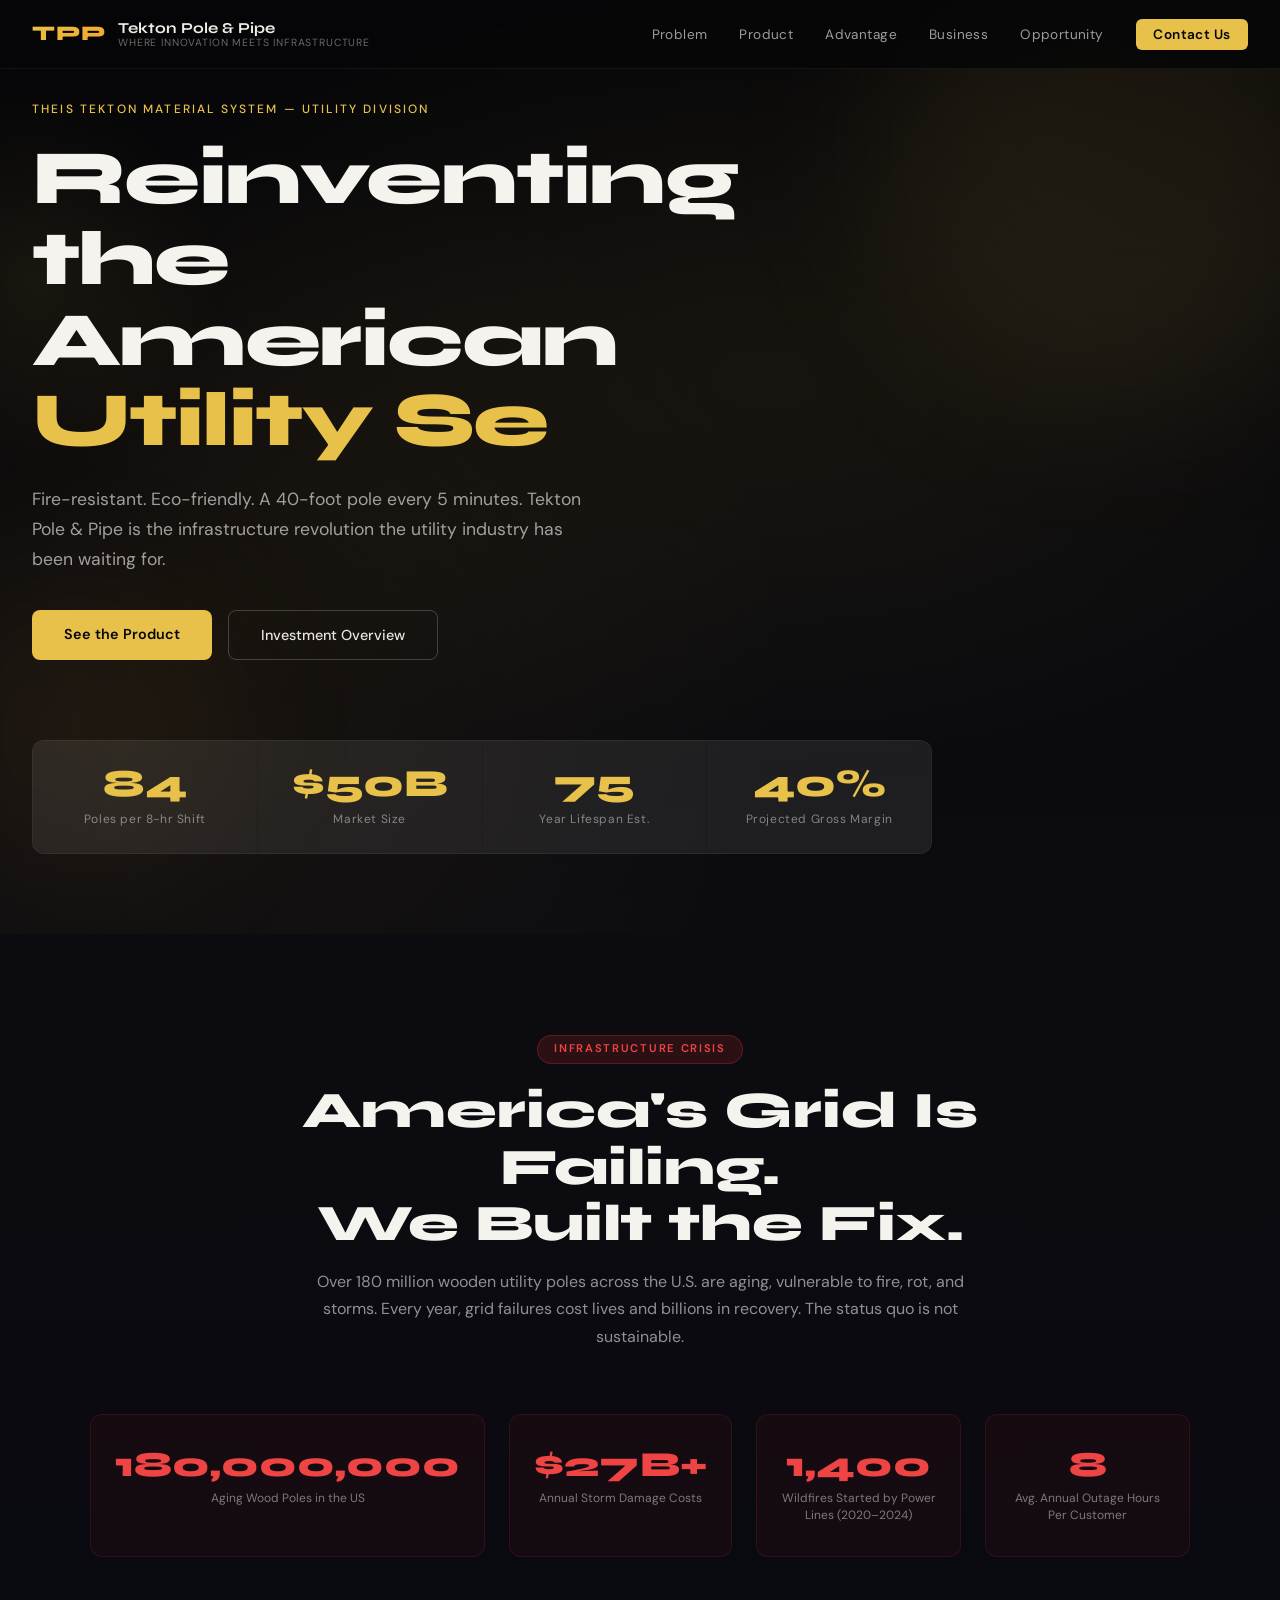
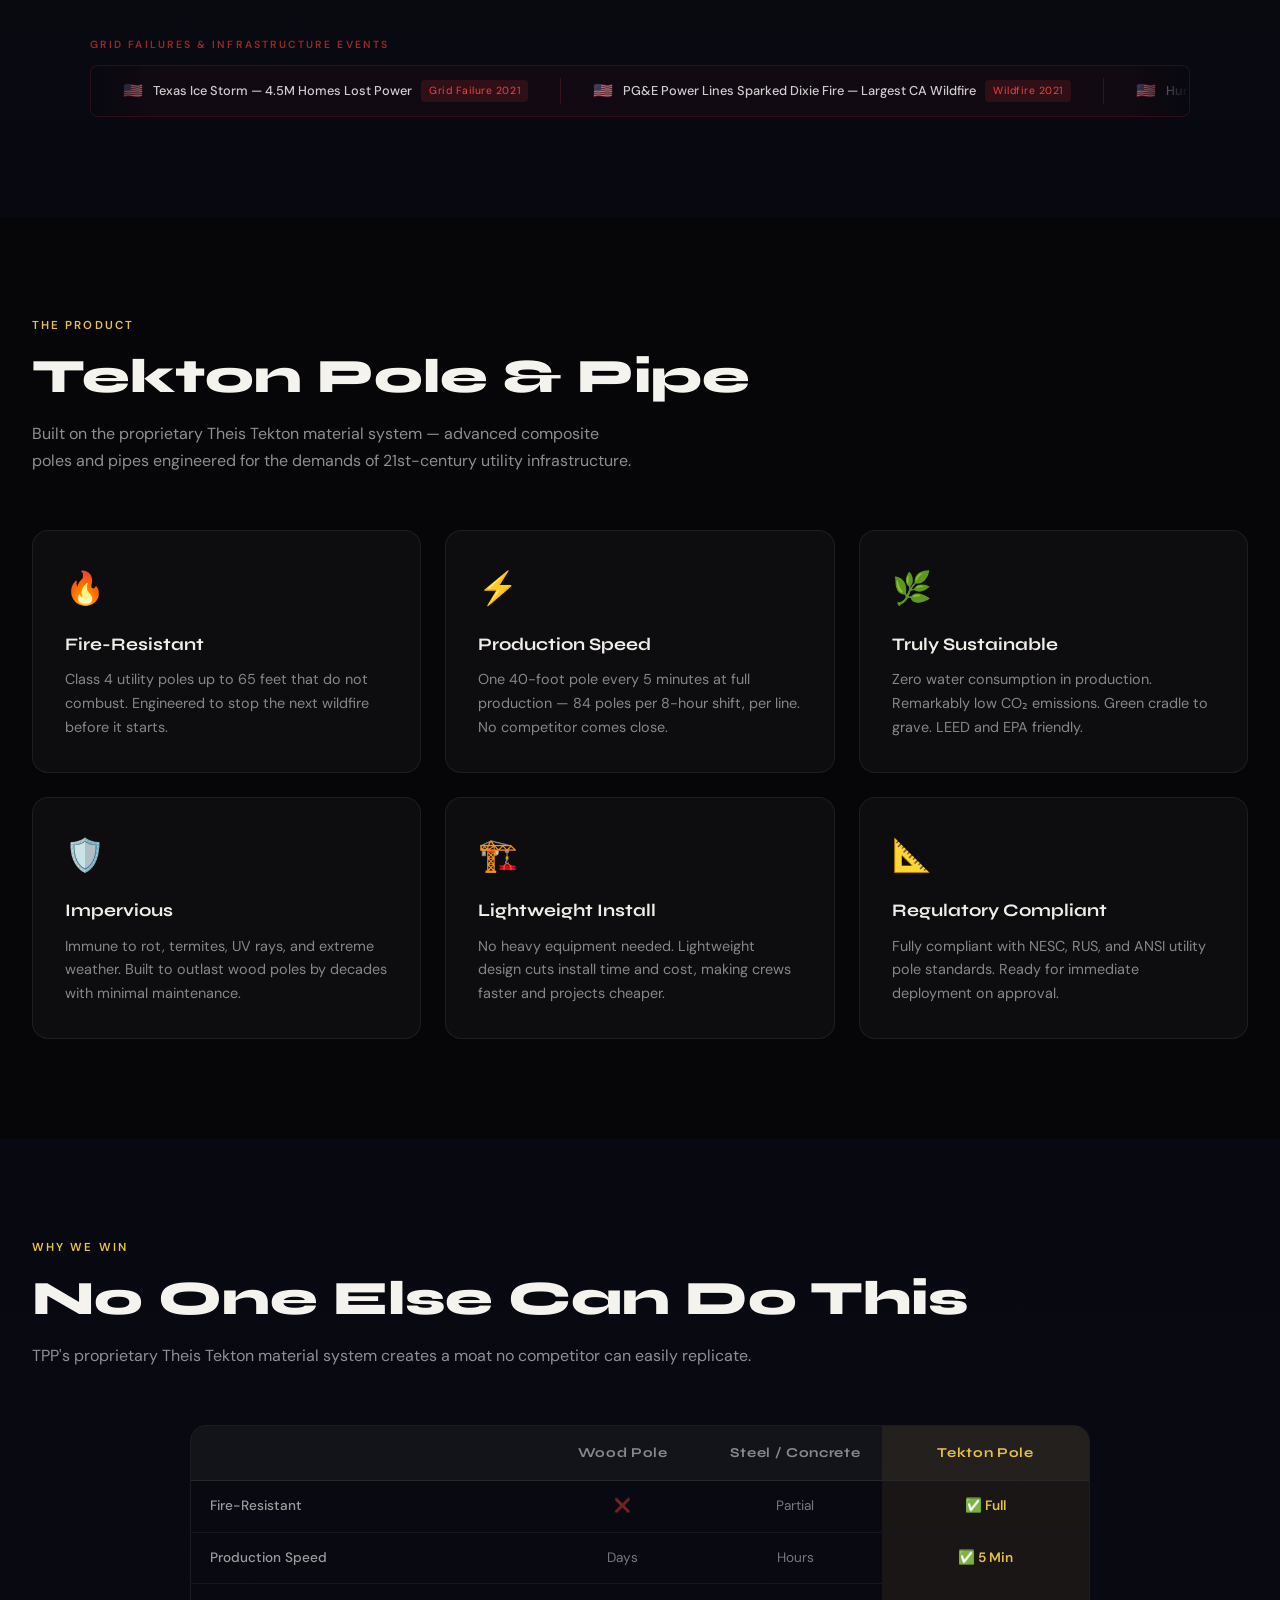
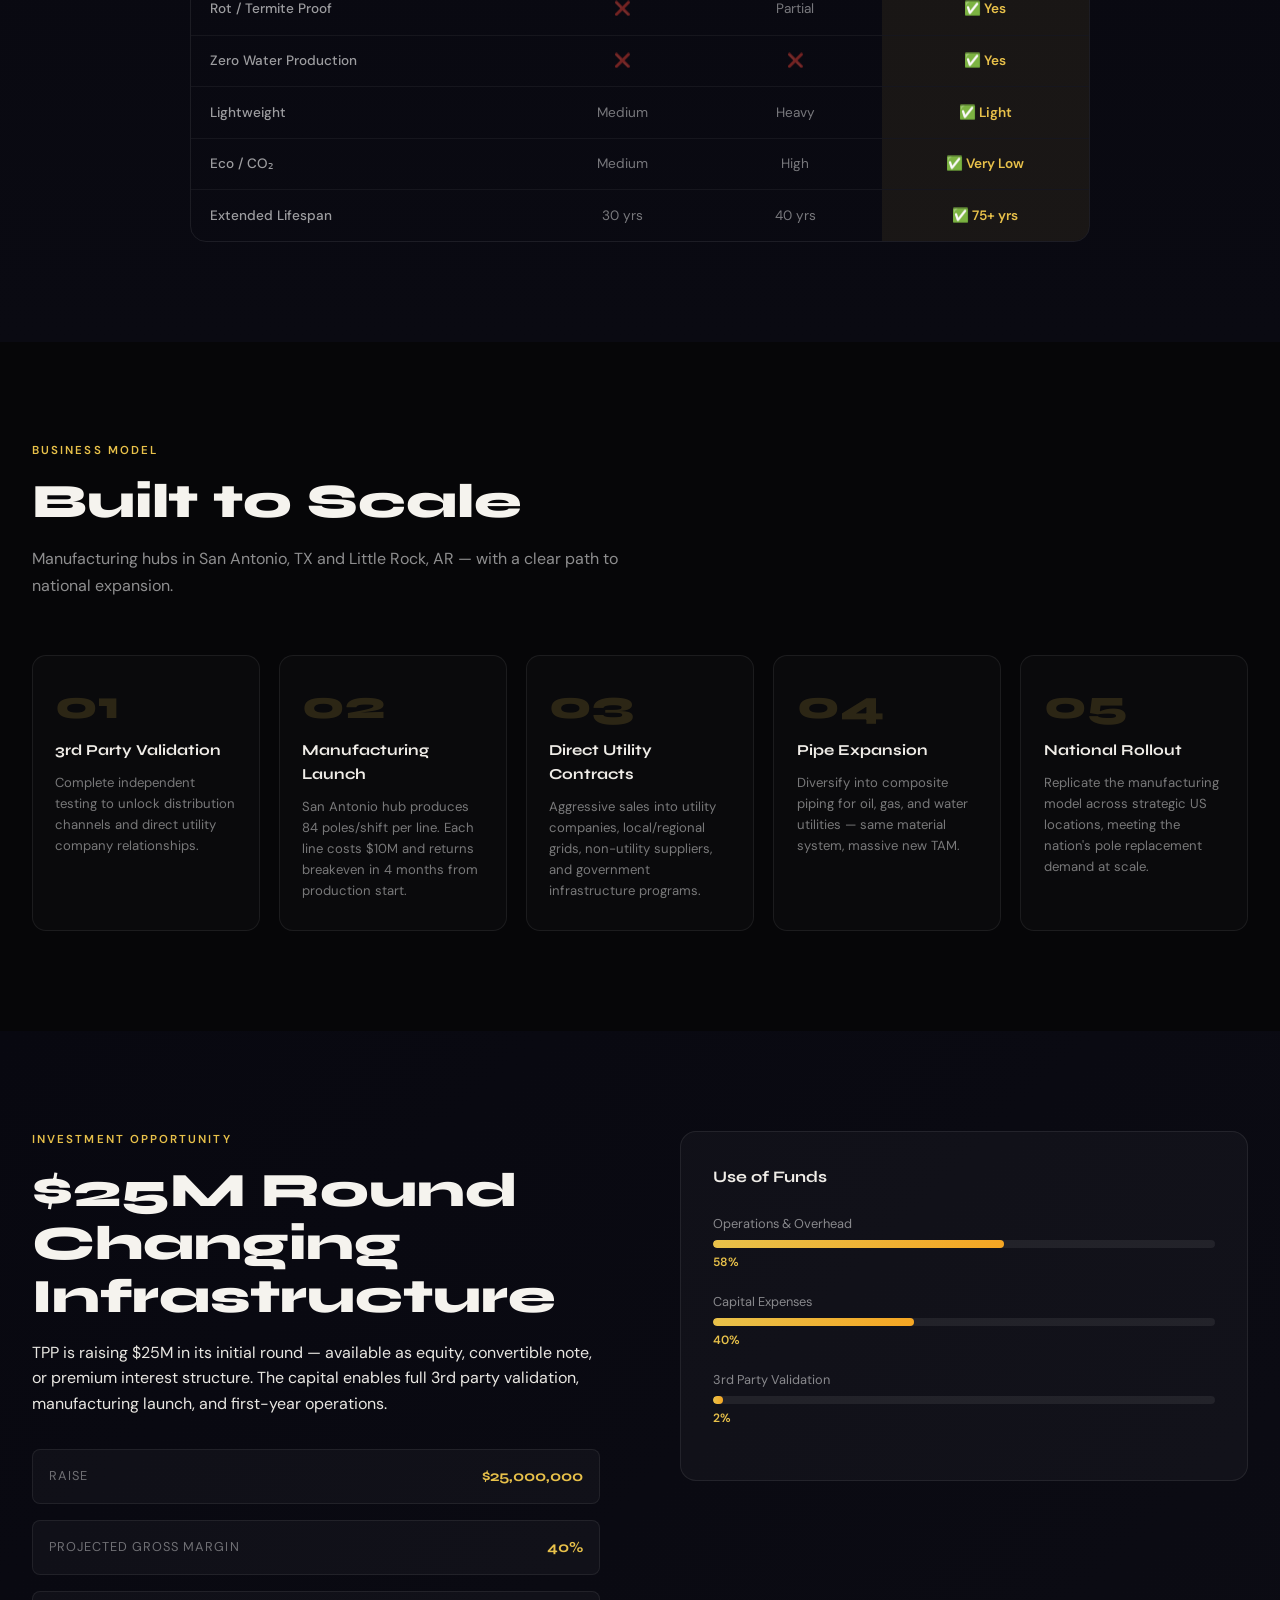
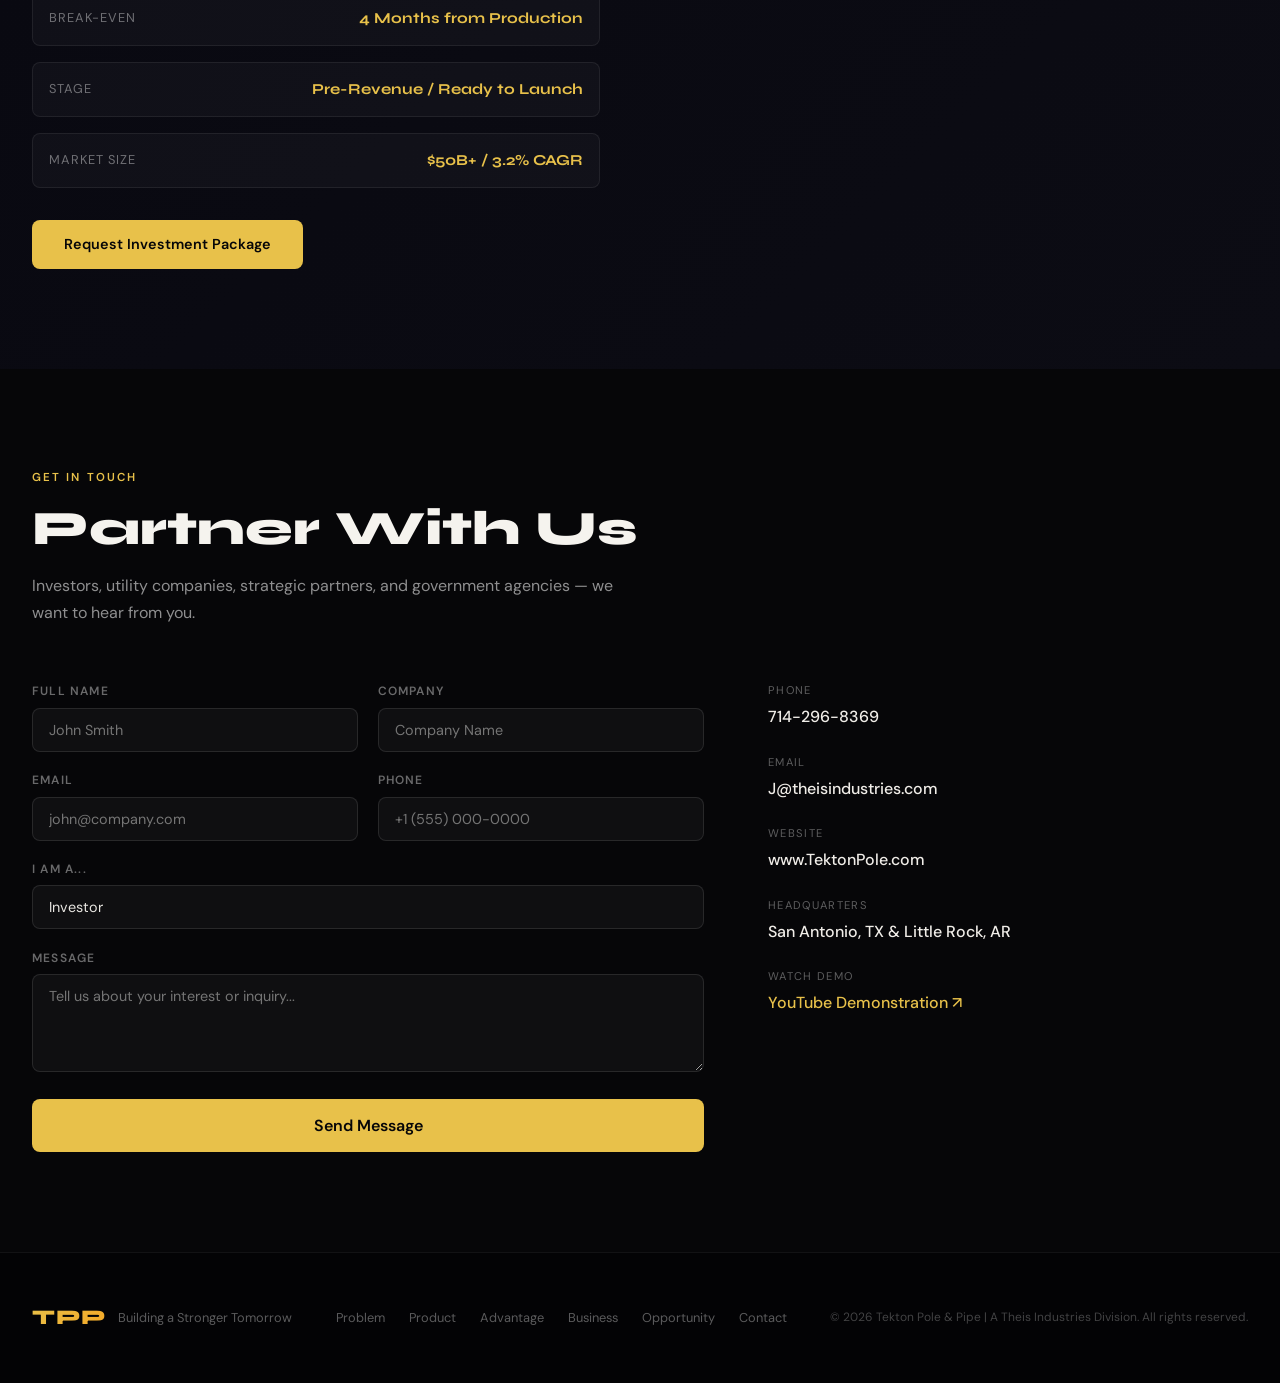
==== index.html @ dbd4671e "Initial build: Full Tekton Pole Pipe website" ====
<!DOCTYPE html>
<html lang="en">
<head>
  <meta charset="UTF-8" />
  <meta name="viewport" content="width=device-width, initial-scale=1.0" />
  <title>Tekton Pole & Pipe | Building a Stronger Tomorrow</title>
  <link rel="preconnect" href="https://fonts.googleapis.com" />
  <link rel="preconnect" href="https://fonts.gstatic.com" crossorigin />
  <link href="https://fonts.googleapis.com/css2?family=Syne:wght@400;500;600;700;800&family=DM+Sans:ital,opsz,wght@0,9..40,300;0,9..40,400;0,9..40,500;1,9..40,300&display=swap" rel="stylesheet" />
  <link rel="stylesheet" href="styles.css" />
</head>
<body>

<!-- NAV -->
<nav id="navbar">
  <div class="nav-inner">
    <div class="nav-logo">
      <span class="logo-mark">TPP</span>
      <div class="logo-text">
        <span class="logo-main">Tekton Pole & Pipe</span>
        <span class="logo-sub">Where Innovation Meets Infrastructure</span>
      </div>
    </div>
    <ul class="nav-links">
      <li><a href="#problem">Problem</a></li>
      <li><a href="#product">Product</a></li>
      <li><a href="#advantage">Advantage</a></li>
      <li><a href="#business">Business</a></li>
      <li><a href="#opportunity">Opportunity</a></li>
      <li><a href="#contact" class="nav-cta">Contact Us</a></li>
    </ul>
    <button class="hamburger" id="hamburger" aria-label="Menu">
      <span></span><span></span><span></span>
    </button>
  </div>
</nav>

<!-- HERO -->
<section class="hero" id="hero">
  <div class="hero-bg"></div>
  <div class="glow-orb orb1"></div>
  <div class="glow-orb orb2"></div>
  <div class="cursor-glow" id="cursorGlow"></div>

  <div class="hero-content">
    <div class="hero-eyebrow">Theis Tekton Material System &mdash; Utility Division</div>
    <h1 class="hero-headline">
      Reinventing the
      <span class="typewriter-wrap">American <span class="type-accent" id="typewriter">Power Grid</span></span>
    </h1>
    <p class="hero-sub">Fire-resistant. Eco-friendly. A 40-foot pole every 5 minutes. Tekton Pole & Pipe is the infrastructure revolution the utility industry has been waiting for.</p>
    <div class="hero-btns">
      <a href="#product" class="btn-primary">See the Product</a>
      <a href="#opportunity" class="btn-ghost">Investment Overview</a>
    </div>
  </div>

  <div class="hero-stats-panel">
    <div class="stat-card">
      <div class="stat-num" id="poleStat">0</div>
      <div class="stat-label">Poles per 8-hr Shift</div>
    </div>
    <div class="stat-card">
      <div class="stat-num">$<span id="marketStat">0</span>B</div>
      <div class="stat-label">Market Size</div>
    </div>
    <div class="stat-card">
      <div class="stat-num" id="lifeStat">0</div>
      <div class="stat-label">Year Lifespan Est.</div>
    </div>
    <div class="stat-card">
      <div class="stat-num"><span id="marginStat">0</span>%</div>
      <div class="stat-label">Projected Gross Margin</div>
    </div>
  </div>
</section>

<!-- INFRASTRUCTURE CRISIS TICKER -->
<section class="crisis-section" id="problem">
  <div class="crisis-header">
    <div class="crisis-badge">INFRASTRUCTURE CRISIS</div>
    <h2>America's Grid Is Failing.<br/>We Built the Fix.</h2>
    <p>Over 180 million wooden utility poles across the U.S. are aging, vulnerable to fire, rot, and storms. Every year, grid failures cost lives and billions in recovery. The status quo is not sustainable.</p>
  </div>

  <div class="crisis-counters">
    <div class="crisis-stat">
      <div class="crisis-num" id="agingPoles">0</div>
      <div class="crisis-label">Aging Wood Poles in the US</div>
    </div>
    <div class="crisis-stat">
      <div class="crisis-num">$<span id="stormCost">0</span>B+</div>
      <div class="crisis-label">Annual Storm Damage Costs</div>
    </div>
    <div class="crisis-stat">
      <div class="crisis-num" id="wildfireStart">0</div>
      <div class="crisis-label">Wildfires Started by Power Lines (2020–2024)</div>
    </div>
    <div class="crisis-stat">
      <div class="crisis-num" id="outageHours">0</div>
      <div class="crisis-label">Avg. Annual Outage Hours Per Customer</div>
    </div>
  </div>

  <div class="ticker-wrapper">
    <div class="ticker-label">GRID FAILURES & INFRASTRUCTURE EVENTS</div>
    <div class="ticker-track" id="tickerTrack">
      <div class="ticker-inner" id="tickerInner"></div>
    </div>
  </div>
</section>

<!-- PRODUCT -->
<section class="product-section" id="product">
  <div class="section-eyebrow">The Product</div>
  <h2 class="section-title">Tekton Pole & Pipe</h2>
  <p class="section-sub">Built on the proprietary Theis Tekton material system — advanced composite poles and pipes engineered for the demands of 21st-century utility infrastructure.</p>

  <div class="product-grid">
    <div class="product-card">
      <div class="pcard-icon">🔥</div>
      <h3>Fire-Resistant</h3>
      <p>Class 4 utility poles up to 65 feet that do not combust. Engineered to stop the next wildfire before it starts.</p>
    </div>
    <div class="product-card">
      <div class="pcard-icon">⚡</div>
      <h3>Production Speed</h3>
      <p>One 40-foot pole every 5 minutes at full production — 84 poles per 8-hour shift, per line. No competitor comes close.</p>
    </div>
    <div class="product-card">
      <div class="pcard-icon">🌿</div>
      <h3>Truly Sustainable</h3>
      <p>Zero water consumption in production. Remarkably low CO₂ emissions. Green cradle to grave. LEED and EPA friendly.</p>
    </div>
    <div class="product-card">
      <div class="pcard-icon">🛡️</div>
      <h3>Impervious</h3>
      <p>Immune to rot, termites, UV rays, and extreme weather. Built to outlast wood poles by decades with minimal maintenance.</p>
    </div>
    <div class="product-card">
      <div class="pcard-icon">🏗️</div>
      <h3>Lightweight Install</h3>
      <p>No heavy equipment needed. Lightweight design cuts install time and cost, making crews faster and projects cheaper.</p>
    </div>
    <div class="product-card">
      <div class="pcard-icon">📐</div>
      <h3>Regulatory Compliant</h3>
      <p>Fully compliant with NESC, RUS, and ANSI utility pole standards. Ready for immediate deployment on approval.</p>
    </div>
  </div>
</section>

<!-- COMPETITIVE ADVANTAGE -->
<section class="advantage-section" id="advantage">
  <div class="section-eyebrow">Why We Win</div>
  <h2 class="section-title">No One Else Can Do This</h2>
  <p class="section-sub">TPP's proprietary Theis Tekton material system creates a moat no competitor can easily replicate.</p>

  <div class="compare-table">
    <div class="compare-header">
      <div class="ch-blank"></div>
      <div class="ch-col ch-wood">Wood Pole</div>
      <div class="ch-col ch-steel">Steel / Concrete</div>
      <div class="ch-col ch-tpp tpp-highlight">Tekton Pole</div>
    </div>
    <div class="compare-row">
      <div class="cr-label">Fire-Resistant</div>
      <div class="cr-val">❌</div>
      <div class="cr-val">Partial</div>
      <div class="cr-val tpp-highlight">✅ Full</div>
    </div>
    <div class="compare-row">
      <div class="cr-label">Production Speed</div>
      <div class="cr-val">Days</div>
      <div class="cr-val">Hours</div>
      <div class="cr-val tpp-highlight">✅ 5 Min</div>
    </div>
    <div class="compare-row">
      <div class="cr-label">Rot / Termite Proof</div>
      <div class="cr-val">❌</div>
      <div class="cr-val">Partial</div>
      <div class="cr-val tpp-highlight">✅ Yes</div>
    </div>
    <div class="compare-row">
      <div class="cr-label">Zero Water Production</div>
      <div class="cr-val">❌</div>
      <div class="cr-val">❌</div>
      <div class="cr-val tpp-highlight">✅ Yes</div>
    </div>
    <div class="compare-row">
      <div class="cr-label">Lightweight</div>
      <div class="cr-val">Medium</div>
      <div class="cr-val">Heavy</div>
      <div class="cr-val tpp-highlight">✅ Light</div>
    </div>
    <div class="compare-row">
      <div class="cr-label">Eco / CO₂</div>
      <div class="cr-val">Medium</div>
      <div class="cr-val">High</div>
      <div class="cr-val tpp-highlight">✅ Very Low</div>
    </div>
    <div class="compare-row">
      <div class="cr-label">Extended Lifespan</div>
      <div class="cr-val">30 yrs</div>
      <div class="cr-val">40 yrs</div>
      <div class="cr-val tpp-highlight">✅ 75+ yrs</div>
    </div>
  </div>
</section>

<!-- BUSINESS MODEL -->
<section class="business-section" id="business">
  <div class="section-eyebrow">Business Model</div>
  <h2 class="section-title">Built to Scale</h2>
  <p class="section-sub">Manufacturing hubs in San Antonio, TX and Little Rock, AR — with a clear path to national expansion.</p>

  <div class="biz-steps">
    <div class="biz-step">
      <div class="step-num">01</div>
      <h3>3rd Party Validation</h3>
      <p>Complete independent testing to unlock distribution channels and direct utility company relationships.</p>
    </div>
    <div class="biz-step">
      <div class="step-num">02</div>
      <h3>Manufacturing Launch</h3>
      <p>San Antonio hub produces 84 poles/shift per line. Each line costs $10M and returns breakeven in 4 months from production start.</p>
    </div>
    <div class="biz-step">
      <div class="step-num">03</div>
      <h3>Direct Utility Contracts</h3>
      <p>Aggressive sales into utility companies, local/regional grids, non-utility suppliers, and government infrastructure programs.</p>
    </div>
    <div class="biz-step">
      <div class="step-num">04</div>
      <h3>Pipe Expansion</h3>
      <p>Diversify into composite piping for oil, gas, and water utilities — same material system, massive new TAM.</p>
    </div>
    <div class="biz-step">
      <div class="step-num">05</div>
      <h3>National Rollout</h3>
      <p>Replicate the manufacturing model across strategic US locations, meeting the nation's pole replacement demand at scale.</p>
    </div>
  </div>
</section>

<!-- OPPORTUNITY -->
<section class="opportunity-section" id="opportunity">
  <div class="opp-left">
    <div class="section-eyebrow">Investment Opportunity</div>
    <h2 class="section-title">$25M Round<br/>Changing Infrastructure</h2>
    <p>TPP is raising $25M in its initial round — available as equity, convertible note, or premium interest structure. The capital enables full 3rd party validation, manufacturing launch, and first-year operations.</p>
    <div class="opp-terms">
      <div class="term-item">
        <span class="term-label">Raise</span>
        <span class="term-val">$25,000,000</span>
      </div>
      <div class="term-item">
        <span class="term-label">Projected Gross Margin</span>
        <span class="term-val">40%</span>
      </div>
      <div class="term-item">
        <span class="term-label">Break-Even</span>
        <span class="term-val">4 Months from Production</span>
      </div>
      <div class="term-item">
        <span class="term-label">Stage</span>
        <span class="term-val">Pre-Revenue / Ready to Launch</span>
      </div>
      <div class="term-item">
        <span class="term-label">Market Size</span>
        <span class="term-val">$50B+ / 3.2% CAGR</span>
      </div>
    </div>
    <a href="#contact" class="btn-primary">Request Investment Package</a>
  </div>

  <div class="opp-right">
    <div class="opp-use-funds">
      <h3>Use of Funds</h3>
      <div class="fund-bar-item">
        <div class="fund-label">Operations & Overhead</div>
        <div class="fund-bar-wrap"><div class="fund-bar" style="width:0%" data-width="58"></div></div>
        <div class="fund-pct">58%</div>
      </div>
      <div class="fund-bar-item">
        <div class="fund-label">Capital Expenses</div>
        <div class="fund-bar-wrap"><div class="fund-bar" style="width:0%" data-width="40"></div></div>
        <div class="fund-pct">40%</div>
      </div>
      <div class="fund-bar-item">
        <div class="fund-label">3rd Party Validation</div>
        <div class="fund-bar-wrap"><div class="fund-bar" style="width:0%" data-width="2"></div></div>
        <div class="fund-pct">2%</div>
      </div>
    </div>
  </div>
</section>

<!-- CONTACT -->
<section class="contact-section" id="contact">
  <div class="section-eyebrow">Get In Touch</div>
  <h2 class="section-title">Partner With Us</h2>
  <p class="section-sub">Investors, utility companies, strategic partners, and government agencies — we want to hear from you.</p>

  <div class="contact-wrap">
    <form class="contact-form" id="contactForm">
      <div class="form-row">
        <div class="form-group">
          <label>Full Name</label>
          <input type="text" placeholder="John Smith" required />
        </div>
        <div class="form-group">
          <label>Company</label>
          <input type="text" placeholder="Company Name" />
        </div>
      </div>
      <div class="form-row">
        <div class="form-group">
          <label>Email</label>
          <input type="email" placeholder="john@company.com" required />
        </div>
        <div class="form-group">
          <label>Phone</label>
          <input type="tel" placeholder="+1 (555) 000-0000" />
        </div>
      </div>
      <div class="form-group">
        <label>I am a...</label>
        <select>
          <option>Investor</option>
          <option>Utility Company</option>
          <option>Government / Municipal</option>
          <option>Distribution Partner</option>
          <option>Other</option>
        </select>
      </div>
      <div class="form-group">
        <label>Message</label>
        <textarea rows="4" placeholder="Tell us about your interest or inquiry..."></textarea>
      </div>
      <button type="submit" class="btn-primary form-submit">Send Message</button>
    </form>

    <div class="contact-info">
      <div class="ci-block">
        <div class="ci-label">Phone</div>
        <div class="ci-val">714-296-8369</div>
      </div>
      <div class="ci-block">
        <div class="ci-label">Email</div>
        <div class="ci-val">J@theisindustries.com</div>
      </div>
      <div class="ci-block">
        <div class="ci-label">Website</div>
        <div class="ci-val">www.TektonPole.com</div>
      </div>
      <div class="ci-block">
        <div class="ci-label">Headquarters</div>
        <div class="ci-val">San Antonio, TX &amp; Little Rock, AR</div>
      </div>
      <div class="ci-block">
        <div class="ci-label">Watch Demo</div>
        <a class="ci-val ci-link" href="https://youtu.be/yuhq6ckke2e" target="_blank">YouTube Demonstration ↗</a>
      </div>
    </div>
  </div>
</section>

<!-- FOOTER -->
<footer class="footer">
  <div class="footer-inner">
    <div class="footer-logo">
      <span class="logo-mark">TPP</span>
      <span class="footer-tagline">Building a Stronger Tomorrow</span>
    </div>
    <div class="footer-links">
      <a href="#problem">Problem</a>
      <a href="#product">Product</a>
      <a href="#advantage">Advantage</a>
      <a href="#business">Business</a>
      <a href="#opportunity">Opportunity</a>
      <a href="#contact">Contact</a>
    </div>
    <div class="footer-copy">© 2026 Tekton Pole & Pipe | A Theis Industries Division. All rights reserved.</div>
  </div>
</footer>

<script src="app.js"></script>
</body>
</html>
---- styles.css ----
/* ===== RESET & BASE ===== */
*, *::before, *::after { margin: 0; padding: 0; box-sizing: border-box; }
html { scroll-behavior: smooth; }
body {
  background: #060608;
  color: #e8e6e1;
  font-family: 'DM Sans', sans-serif;
  font-size: 16px;
  line-height: 1.6;
  overflow-x: hidden;
}

/* ===== NAV ===== */
#navbar {
  position: fixed; top: 0; left: 0; right: 0; z-index: 1000;
  background: rgba(6,6,8,0.85);
  backdrop-filter: blur(18px);
  border-bottom: 1px solid rgba(255,255,255,0.06);
  transition: background 0.3s;
}
#navbar.scrolled { background: rgba(6,6,8,0.97); }
.nav-inner {
  max-width: 1280px; margin: 0 auto;
  display: flex; align-items: center; justify-content: space-between;
  padding: 0 2rem; height: 68px;
}
.nav-logo { display: flex; align-items: center; gap: 0.75rem; text-decoration: none; }
.logo-mark {
  font-family: 'Syne', sans-serif;
  font-weight: 800; font-size: 1.3rem;
  background: linear-gradient(135deg, #e8c14a, #f5a623);
  -webkit-background-clip: text; -webkit-text-fill-color: transparent;
  letter-spacing: 0.05em;
}
.logo-text { display: flex; flex-direction: column; line-height: 1.2; }
.logo-main { font-family: 'Syne', sans-serif; font-weight: 700; font-size: 0.95rem; color: #f0ede8; }
.logo-sub { font-size: 0.65rem; color: rgba(255,255,255,0.4); letter-spacing: 0.08em; text-transform: uppercase; }
.nav-links { display: flex; gap: 2rem; list-style: none; }
.nav-links a { font-family: 'DM Sans', sans-serif; font-size: 0.85rem; color: rgba(255,255,255,0.6); text-decoration: none; letter-spacing: 0.03em; transition: color 0.2s; }
.nav-links a:hover { color: #e8c14a; }
.nav-cta { background: #e8c14a !important; color: #060608 !important; padding: 0.45rem 1.1rem !important; border-radius: 6px; font-weight: 600 !important; }
.hamburger { display: none; flex-direction: column; gap: 5px; background: none; border: none; cursor: pointer; padding: 4px; }
.hamburger span { display: block; width: 22px; height: 2px; background: #e8c14a; border-radius: 2px; transition: 0.3s; }

/* ===== HERO ===== */
.hero {
  min-height: 100vh;
  display: flex; flex-direction: column; justify-content: center;
  position: relative; overflow: hidden;
  padding: 100px 2rem 80px;
}
.hero-bg {
  position: absolute; inset: 0;
  background: radial-gradient(ellipse 80% 60% at 60% 40%, rgba(232,193,74,0.07) 0%, transparent 70%),
              radial-gradient(ellipse 60% 80% at 20% 70%, rgba(245,166,35,0.05) 0%, transparent 70%),
              linear-gradient(180deg, #060608 0%, #0c0c10 100%);
}
.glow-orb {
  position: absolute; border-radius: 50%; filter: blur(80px); pointer-events: none;
  animation: orbFloat 8s ease-in-out infinite;
}
.orb1 { width: 500px; height: 500px; background: rgba(232,193,74,0.08); top: -100px; right: -100px; animation-delay: 0s; }
.orb2 { width: 300px; height: 300px; background: rgba(245,166,35,0.06); bottom: 50px; left: -80px; animation-delay: 4s; }
@keyframes orbFloat { 0%,100% { transform: translateY(0) scale(1); } 50% { transform: translateY(-30px) scale(1.05); } }
.cursor-glow {
  position: fixed; width: 400px; height: 400px; border-radius: 50%;
  background: radial-gradient(circle, rgba(232,193,74,0.07) 0%, transparent 70%);
  pointer-events: none; transform: translate(-50%, -50%); z-index: 0;
  transition: opacity 0.3s;
}
.hero-content { position: relative; z-index: 2; max-width: 700px; }
.hero-eyebrow {
  font-size: 0.75rem; letter-spacing: 0.18em; text-transform: uppercase;
  color: #e8c14a; margin-bottom: 1.2rem; font-weight: 500;
}
.hero-headline {
  font-family: 'Syne', sans-serif;
  font-size: clamp(2.8rem, 6vw, 5.2rem);
  font-weight: 800; line-height: 1.05;
  color: #f5f3ee; margin-bottom: 1.5rem;
  letter-spacing: -0.02em;
}
.typewriter-wrap { display: block; }
.type-accent {
  color: #e8c14a;
  display: inline-block;
  min-width: 18ch;
  border-right: 3px solid #e8c14a;
  animation: blink 0.75s step-end infinite;
}
@keyframes blink { 0%,100% { border-color: #e8c14a; } 50% { border-color: transparent; } }
.hero-sub {
  font-size: 1.1rem; color: rgba(255,255,255,0.6);
  max-width: 560px; margin-bottom: 2.2rem; line-height: 1.7;
}
.hero-btns { display: flex; gap: 1rem; flex-wrap: wrap; }
.btn-primary {
  display: inline-block; padding: 0.8rem 2rem;
  background: #e8c14a; color: #060608;
  font-family: 'DM Sans', sans-serif; font-weight: 600; font-size: 0.9rem;
  border-radius: 8px; text-decoration: none; border: none; cursor: pointer;
  transition: background 0.2s, transform 0.15s;
}
.btn-primary:hover { background: #f5d06b; transform: translateY(-1px); }
.btn-ghost {
  display: inline-block; padding: 0.8rem 2rem;
  background: transparent; color: #e8e6e1;
  border: 1px solid rgba(255,255,255,0.2);
  font-family: 'DM Sans', sans-serif; font-weight: 500; font-size: 0.9rem;
  border-radius: 8px; text-decoration: none; cursor: pointer;
  transition: border-color 0.2s, color 0.2s;
}
.btn-ghost:hover { border-color: #e8c14a; color: #e8c14a; }
.hero-stats-panel {
  position: relative; z-index: 2;
  display: grid; grid-template-columns: repeat(4, 1fr);
  gap: 1px; margin-top: 5rem;
  background: rgba(255,255,255,0.06);
  border: 1px solid rgba(255,255,255,0.07);
  border-radius: 12px; overflow: hidden;
  max-width: 900px;
}
.stat-card {
  background: rgba(255,255,255,0.02);
  padding: 1.5rem; text-align: center;
  transition: background 0.2s;
}
.stat-card:hover { background: rgba(232,193,74,0.05); }
.stat-num {
  font-family: 'Syne', sans-serif; font-size: 2.4rem; font-weight: 800;
  color: #e8c14a; line-height: 1;
}
.stat-label { font-size: 0.75rem; color: rgba(255,255,255,0.45); margin-top: 0.4rem; letter-spacing: 0.05em; }

/* ===== CRISIS SECTION ===== */
.crisis-section {
  padding: 100px 2rem;
  background: linear-gradient(180deg, #0c0c10 0%, #080810 100%);
  position: relative;
}
.crisis-header { max-width: 700px; margin: 0 auto 4rem; text-align: center; }
.crisis-badge {
  display: inline-block; padding: 0.3rem 1rem;
  background: rgba(220,50,50,0.15); border: 1px solid rgba(220,50,50,0.3);
  color: #ef4444; font-size: 0.7rem; letter-spacing: 0.15em; text-transform: uppercase;
  border-radius: 100px; margin-bottom: 1.2rem; font-weight: 600;
}
.crisis-header h2 {
  font-family: 'Syne', sans-serif; font-size: clamp(2rem, 4vw, 3.2rem);
  font-weight: 800; color: #f5f3ee; line-height: 1.1; margin-bottom: 1rem;
}
.crisis-header p { color: rgba(255,255,255,0.55); font-size: 1rem; line-height: 1.7; }
.crisis-counters {
  display: grid; grid-template-columns: repeat(4, 1fr); gap: 1.5rem;
  max-width: 1100px; margin: 0 auto 5rem;
}
.crisis-stat {
  background: rgba(220,50,50,0.05); border: 1px solid rgba(220,50,50,0.15);
  border-radius: 12px; padding: 2rem 1.5rem; text-align: center;
}
.crisis-num {
  font-family: 'Syne', sans-serif; font-size: 2.2rem; font-weight: 800;
  color: #ef4444; line-height: 1; margin-bottom: 0.5rem;
}
.crisis-label { font-size: 0.75rem; color: rgba(255,255,255,0.45); line-height: 1.4; }
.ticker-wrapper { max-width: 1100px; margin: 0 auto; }
.ticker-label { font-size: 0.65rem; letter-spacing: 0.2em; text-transform: uppercase; color: rgba(220,50,50,0.7); margin-bottom: 0.75rem; font-weight: 600; }
.ticker-track {
  overflow: hidden; background: rgba(220,50,50,0.04);
  border: 1px solid rgba(220,50,50,0.15); border-radius: 8px;
  padding: 0.75rem 0; position: relative;
}
.ticker-track::before, .ticker-track::after {
  content: ''; position: absolute; top: 0; bottom: 0; width: 60px; z-index: 2;
}
.ticker-track::before { left: 0; background: linear-gradient(90deg, rgba(8,8,16,1), transparent); }
.ticker-track::after { right: 0; background: linear-gradient(-90deg, rgba(8,8,16,1), transparent); }
.ticker-inner {
  display: flex; align-items: center; gap: 0;
  animation: tickerScroll 60s linear infinite;
  width: max-content;
}
.ticker-inner:hover { animation-play-state: paused; }
@keyframes tickerScroll { 0% { transform: translateX(0); } 100% { transform: translateX(-50%); } }
.ticker-event {
  display: inline-flex; align-items: center; gap: 0.6rem;
  padding: 0 2rem; white-space: nowrap;
  font-size: 0.8rem; color: rgba(255,255,255,0.55);
  border-right: 1px solid rgba(220,50,50,0.2);
}
.ticker-event .t-flag { font-size: 1rem; }
.ticker-event .t-title { color: rgba(255,255,255,0.8); font-weight: 500; }
.ticker-event .t-tag {
  font-size: 0.65rem; padding: 0.15rem 0.5rem;
  background: rgba(220,50,50,0.15); color: #ef4444;
  border-radius: 4px; letter-spacing: 0.05em;
}

/* ===== SECTION SHARED ===== */
.section-eyebrow {
  font-size: 0.72rem; letter-spacing: 0.18em; text-transform: uppercase;
  color: #e8c14a; margin-bottom: 1rem; font-weight: 600;
}
.section-title {
  font-family: 'Syne', sans-serif; font-size: clamp(2rem, 4vw, 3rem);
  font-weight: 800; color: #f5f3ee; margin-bottom: 1rem; line-height: 1.1;
}
.section-sub { color: rgba(255,255,255,0.55); font-size: 1rem; max-width: 600px; line-height: 1.7; margin-bottom: 3.5rem; }

/* ===== PRODUCT SECTION ===== */
.product-section {
  padding: 100px 2rem;
  max-width: 1280px; margin: 0 auto;
}
.product-grid { display: grid; grid-template-columns: repeat(3, 1fr); gap: 1.5rem; }
.product-card {
  background: rgba(255,255,255,0.03);
  border: 1px solid rgba(255,255,255,0.07);
  border-radius: 16px; padding: 2rem;
  transition: border-color 0.3s, background 0.3s, transform 0.2s;
}
.product-card:hover {
  border-color: rgba(232,193,74,0.3);
  background: rgba(232,193,74,0.04);
  transform: translateY(-4px);
}
.pcard-icon { font-size: 2rem; margin-bottom: 1rem; }
.product-card h3 { font-family: 'Syne', sans-serif; font-size: 1.1rem; font-weight: 700; color: #f0ede8; margin-bottom: 0.6rem; }
.product-card p { font-size: 0.9rem; color: rgba(255,255,255,0.5); line-height: 1.65; }

/* ===== ADVANTAGE SECTION ===== */
.advantage-section {
  padding: 100px 2rem;
  background: linear-gradient(180deg, #080810 0%, #0a0a12 100%);
}
.advantage-section .section-eyebrow, .advantage-section .section-title, .advantage-section .section-sub { max-width: 1280px; margin-left: auto; margin-right: auto; }
.advantage-section .section-eyebrow { display: block; }
.compare-table {
  max-width: 900px; margin: 0 auto;
  border: 1px solid rgba(255,255,255,0.08); border-radius: 16px; overflow: hidden;
}
.compare-header {
  display: grid; grid-template-columns: 2fr 1fr 1fr 1.2fr;
  background: rgba(255,255,255,0.04);
  border-bottom: 1px solid rgba(255,255,255,0.08);
}
.ch-blank {}
.ch-col {
  padding: 1rem; text-align: center;
  font-family: 'Syne', sans-serif; font-size: 0.85rem; font-weight: 700;
  color: rgba(255,255,255,0.5); letter-spacing: 0.05em;
}
.ch-tpp { color: #e8c14a !important; }
.tpp-highlight { background: rgba(232,193,74,0.07) !important; }
.compare-row {
  display: grid; grid-template-columns: 2fr 1fr 1fr 1.2fr;
  border-bottom: 1px solid rgba(255,255,255,0.05);
  transition: background 0.2s;
}
.compare-row:last-child { border-bottom: none; }
.compare-row:hover { background: rgba(255,255,255,0.02); }
.cr-label {
  padding: 0.9rem 1.2rem; font-size: 0.85rem;
  color: rgba(255,255,255,0.6); font-weight: 500;
}
.cr-val {
  padding: 0.9rem; text-align: center;
  font-size: 0.85rem; color: rgba(255,255,255,0.45);
}
.cr-val.tpp-highlight {
  color: #e8c14a !important; font-weight: 600;
  background: rgba(232,193,74,0.06);
}

/* ===== BUSINESS SECTION ===== */
.business-section {
  padding: 100px 2rem;
  max-width: 1280px; margin: 0 auto;
}
.biz-steps { display: grid; grid-template-columns: repeat(5, 1fr); gap: 1.2rem; }
.biz-step {
  background: rgba(255,255,255,0.02);
  border: 1px solid rgba(255,255,255,0.07);
  border-radius: 14px; padding: 1.8rem 1.4rem;
  position: relative;
  transition: border-color 0.3s, transform 0.2s;
}
.biz-step:hover { border-color: rgba(232,193,74,0.3); transform: translateY(-3px); }
.step-num {
  font-family: 'Syne', sans-serif; font-size: 2.5rem; font-weight: 800;
  color: rgba(232,193,74,0.15); line-height: 1; margin-bottom: 0.8rem;
}
.biz-step h3 { font-family: 'Syne', sans-serif; font-size: 0.95rem; font-weight: 700; color: #f0ede8; margin-bottom: 0.6rem; }
.biz-step p { font-size: 0.82rem; color: rgba(255,255,255,0.45); line-height: 1.6; }

/* ===== OPPORTUNITY SECTION ===== */
.opportunity-section {
  padding: 100px 2rem;
  background: linear-gradient(135deg, #080810 0%, #0c0c14 100%);
  display: flex; gap: 5rem; align-items: flex-start;
  max-width: 1280px; margin: 0 auto;
}
.opp-left { flex: 1; }
.opp-right { flex: 1; }
.opp-terms { margin: 2rem 0; display: flex; flex-direction: column; gap: 1rem; }
.term-item { display: flex; justify-content: space-between; align-items: center; padding: 0.9rem 1rem; background: rgba(255,255,255,0.03); border: 1px solid rgba(255,255,255,0.07); border-radius: 8px; }
.term-label { font-size: 0.8rem; color: rgba(255,255,255,0.4); text-transform: uppercase; letter-spacing: 0.08em; }
.term-val { font-family: 'Syne', sans-serif; font-size: 0.95rem; font-weight: 700; color: #e8c14a; }
.opp-use-funds {
  background: rgba(255,255,255,0.03);
  border: 1px solid rgba(255,255,255,0.08);
  border-radius: 16px; padding: 2rem;
}
.opp-use-funds h3 { font-family: 'Syne', sans-serif; font-size: 1rem; font-weight: 700; color: #f0ede8; margin-bottom: 1.5rem; }
.fund-bar-item { margin-bottom: 1.2rem; }
.fund-label { font-size: 0.8rem; color: rgba(255,255,255,0.5); margin-bottom: 0.4rem; }
.fund-bar-wrap { height: 8px; background: rgba(255,255,255,0.07); border-radius: 4px; overflow: hidden; margin-bottom: 0.3rem; }
.fund-bar { height: 100%; background: linear-gradient(90deg, #e8c14a, #f5a623); border-radius: 4px; transition: width 1.5s cubic-bezier(0.4,0,0.2,1); }
.fund-pct { font-size: 0.75rem; color: #e8c14a; font-weight: 600; }

/* ===== CONTACT SECTION ===== */
.contact-section {
  padding: 100px 2rem;
  max-width: 1280px; margin: 0 auto;
}
.contact-wrap { display: flex; gap: 4rem; align-items: flex-start; }
.contact-form { flex: 1.4; }
.contact-info { flex: 1; }
.form-row { display: grid; grid-template-columns: 1fr 1fr; gap: 1.2rem; }
.form-group { display: flex; flex-direction: column; gap: 0.4rem; margin-bottom: 1.2rem; }
.form-group label { font-size: 0.75rem; text-transform: uppercase; letter-spacing: 0.1em; color: rgba(255,255,255,0.4); font-weight: 600; }
.form-group input, .form-group select, .form-group textarea {
  background: rgba(255,255,255,0.04);
  border: 1px solid rgba(255,255,255,0.1);
  border-radius: 8px; padding: 0.75rem 1rem;
  color: #e8e6e1; font-family: 'DM Sans', sans-serif; font-size: 0.9rem;
  outline: none; transition: border-color 0.2s;
}
.form-group input:focus, .form-group select:focus, .form-group textarea:focus { border-color: #e8c14a; }
.form-group select { appearance: none; cursor: pointer; }
.form-group textarea { resize: vertical; }
.form-submit { width: 100%; font-size: 1rem; padding: 1rem; margin-top: 0.5rem; }
.ci-block { margin-bottom: 1.5rem; }
.ci-label { font-size: 0.7rem; text-transform: uppercase; letter-spacing: 0.12em; color: rgba(255,255,255,0.35); margin-bottom: 0.25rem; }
.ci-val { font-size: 1rem; color: #f0ede8; font-weight: 500; }
.ci-link { color: #e8c14a; text-decoration: none; }
.ci-link:hover { text-decoration: underline; }

/* ===== FOOTER ===== */
.footer {
  background: #030305;
  border-top: 1px solid rgba(255,255,255,0.06);
  padding: 3rem 2rem;
}
.footer-inner {
  max-width: 1280px; margin: 0 auto;
  display: flex; align-items: center; justify-content: space-between; flex-wrap: wrap; gap: 1.5rem;
}
.footer-logo { display: flex; align-items: center; gap: 0.75rem; }
.footer-tagline { font-size: 0.8rem; color: rgba(255,255,255,0.35); }
.footer-links { display: flex; gap: 1.5rem; flex-wrap: wrap; }
.footer-links a { font-size: 0.8rem; color: rgba(255,255,255,0.35); text-decoration: none; transition: color 0.2s; }
.footer-links a:hover { color: #e8c14a; }
.footer-copy { font-size: 0.75rem; color: rgba(255,255,255,0.25); }

/* ===== RESPONSIVE ===== */
@media (max-width: 1024px) {
  .hero-stats-panel { grid-template-columns: repeat(2, 1fr); }
  .crisis-counters { grid-template-columns: repeat(2, 1fr); }
  .product-grid { grid-template-columns: repeat(2, 1fr); }
  .biz-steps { grid-template-columns: repeat(3, 1fr); }
  .opportunity-section { flex-direction: column; gap: 3rem; }
  .contact-wrap { flex-direction: column; gap: 3rem; }
}
@media (max-width: 768px) {
  .nav-links { display: none; }
  .hamburger { display: flex; }
  .product-grid { grid-template-columns: 1fr; }
  .biz-steps { grid-template-columns: repeat(2, 1fr); }
  .form-row { grid-template-columns: 1fr; }
  .compare-table { font-size: 0.8rem; }
  .hero-stats-panel { grid-template-columns: repeat(2, 1fr); }
  .crisis-counters { grid-template-columns: repeat(2, 1fr); }
}
@media (max-width: 480px) {
  .biz-steps { grid-template-columns: 1fr; }
  .hero-stats-panel { grid-template-columns: 1fr 1fr; }
  .crisis-counters { grid-template-columns: 1fr 1fr; }
}
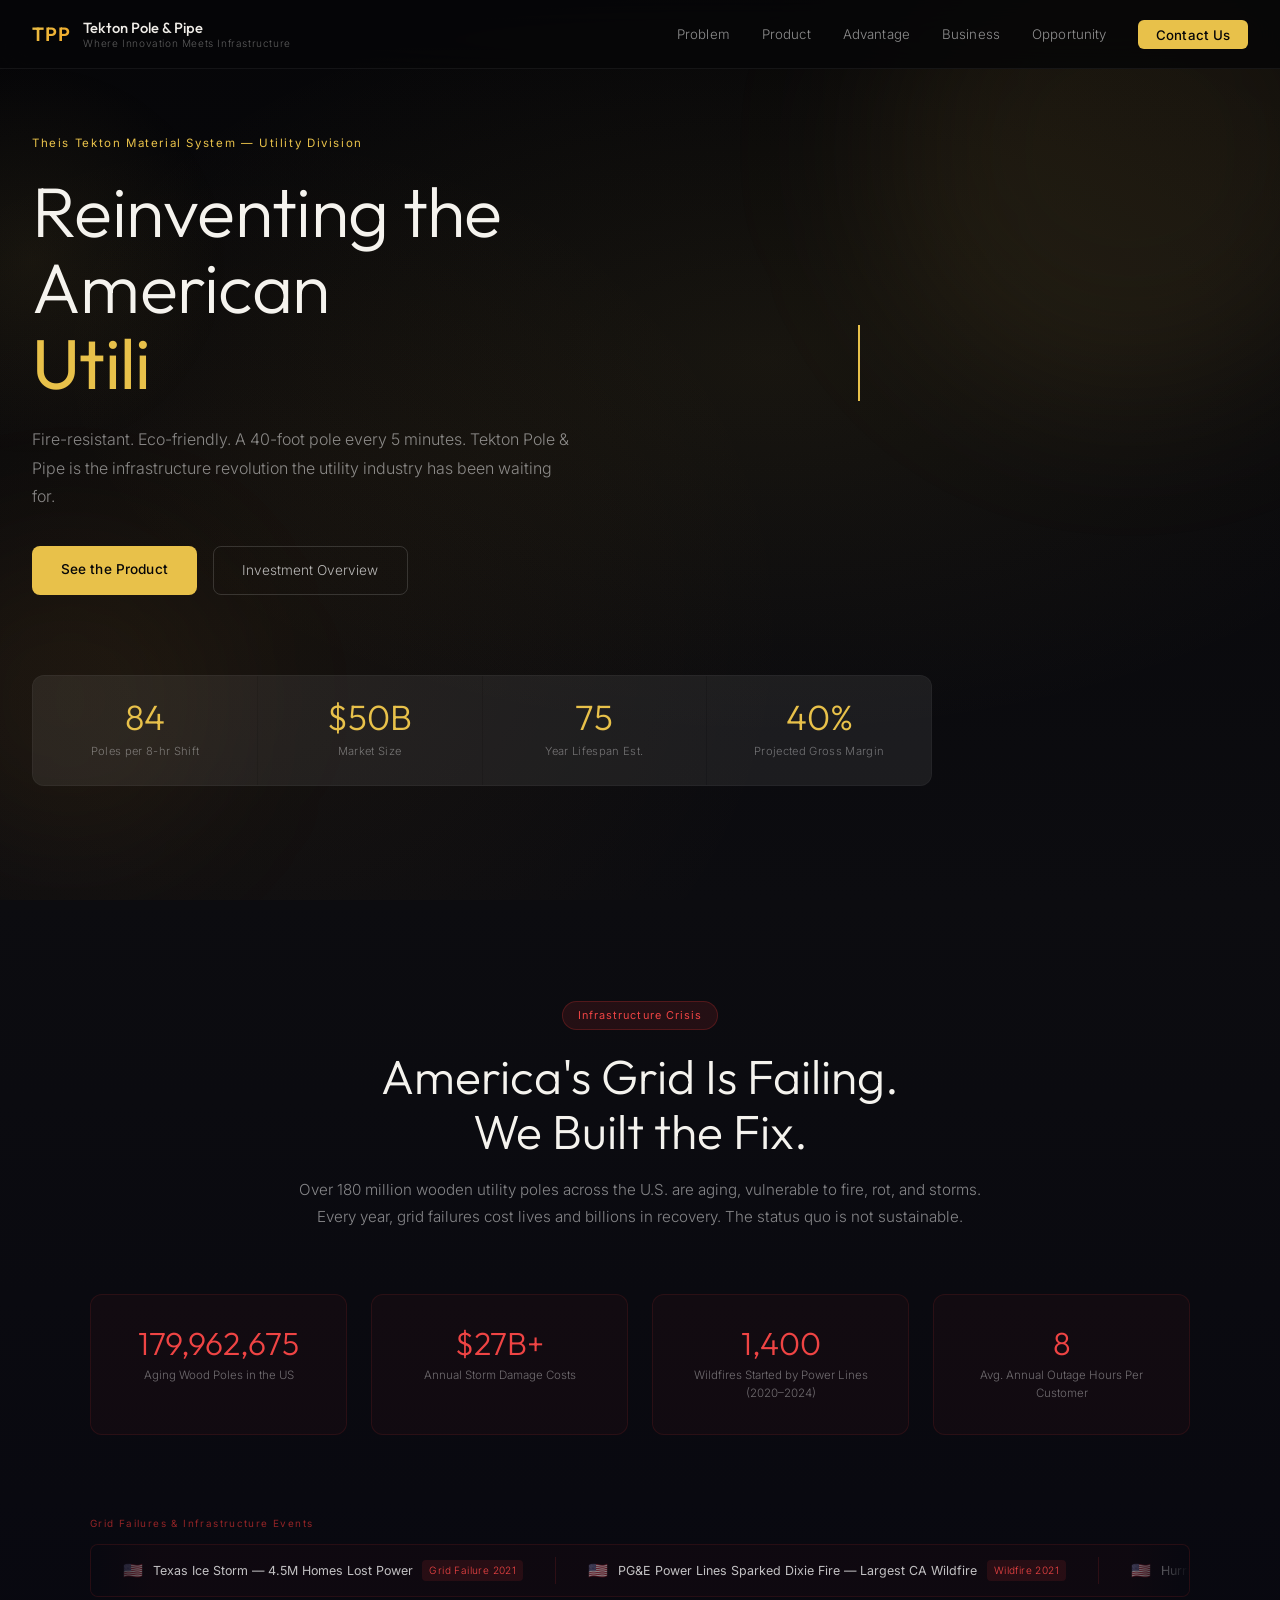
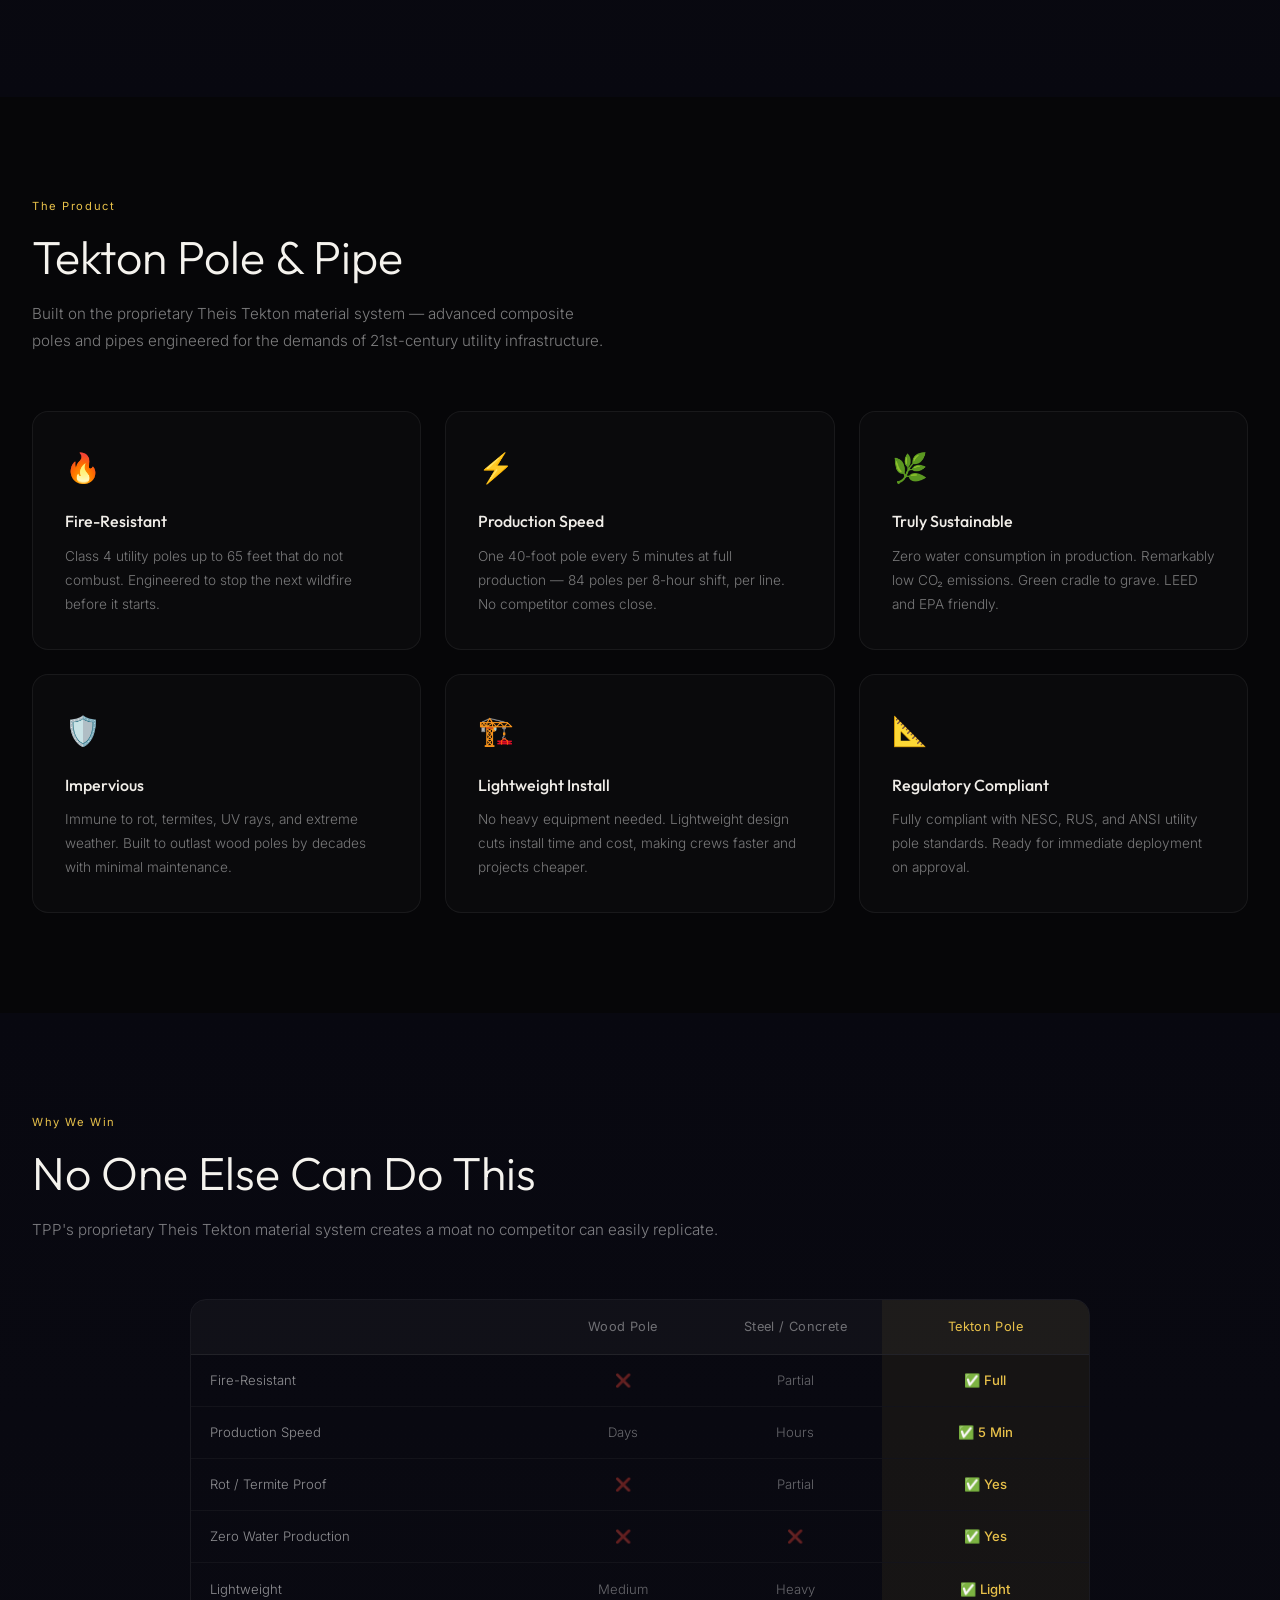
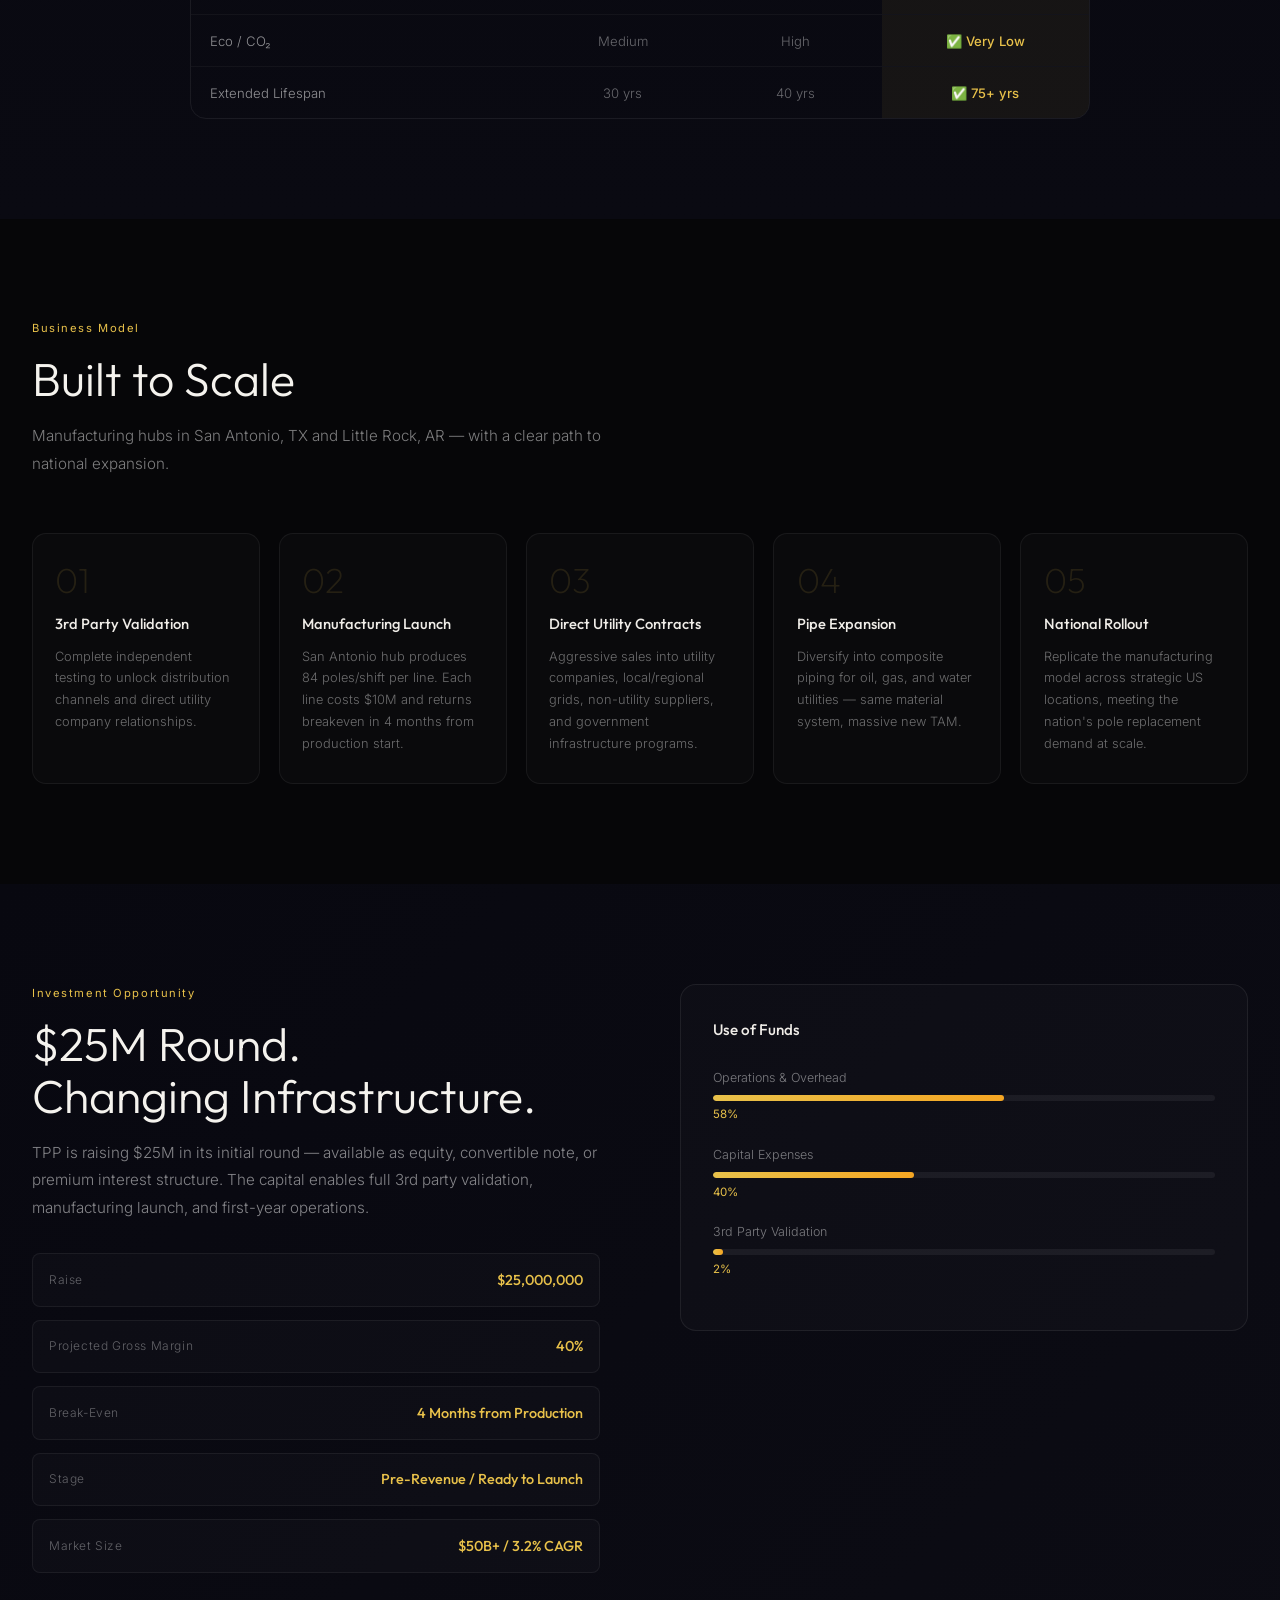
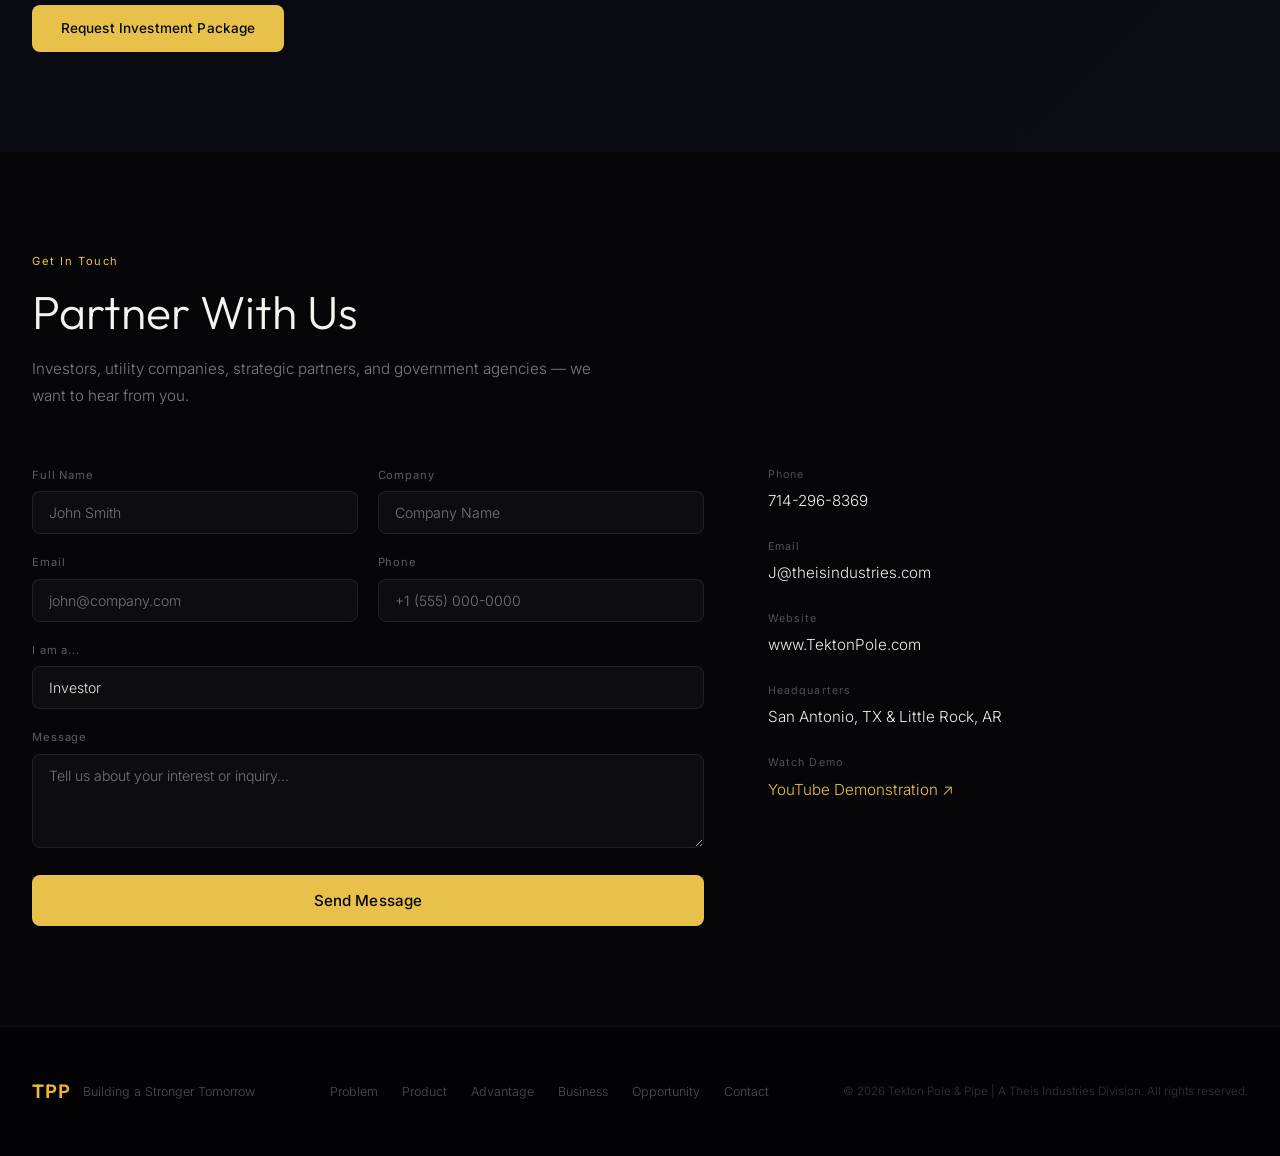
==== commit 8ca6afd8: "Font update: Outfit + Inter, thin weights, no blocky caps" ====
--- a/index.html
+++ b/index.html
@@ -6,7 +6,7 @@
   <title>Tekton Pole & Pipe | Building a Stronger Tomorrow</title>
   <link rel="preconnect" href="https://fonts.googleapis.com" />
   <link rel="preconnect" href="https://fonts.gstatic.com" crossorigin />
-  <link href="https://fonts.googleapis.com/css2?family=Syne:wght@400;500;600;700;800&family=DM+Sans:ital,opsz,wght@0,9..40,300;0,9..40,400;0,9..40,500;1,9..40,300&display=swap" rel="stylesheet" />
+  <link href="https://fonts.googleapis.com/css2?family=Outfit:wght@200;300;400;500;600;700&family=Inter:wght@300;400;500;600&display=swap" rel="stylesheet" />
   <link rel="stylesheet" href="styles.css" />
 </head>
 <body>
@@ -78,7 +78,7 @@
 <!-- INFRASTRUCTURE CRISIS TICKER -->
 <section class="crisis-section" id="problem">
   <div class="crisis-header">
-    <div class="crisis-badge">INFRASTRUCTURE CRISIS</div>
+    <div class="crisis-badge">Infrastructure Crisis</div>
     <h2>America's Grid Is Failing.<br/>We Built the Fix.</h2>
     <p>Over 180 million wooden utility poles across the U.S. are aging, vulnerable to fire, rot, and storms. Every year, grid failures cost lives and billions in recovery. The status quo is not sustainable.</p>
   </div>
@@ -103,7 +103,7 @@
   </div>
 
   <div class="ticker-wrapper">
-    <div class="ticker-label">GRID FAILURES & INFRASTRUCTURE EVENTS</div>
+    <div class="ticker-label">Grid Failures & Infrastructure Events</div>
     <div class="ticker-track" id="tickerTrack">
       <div class="ticker-inner" id="tickerInner"></div>
     </div>
@@ -247,7 +247,7 @@
 <section class="opportunity-section" id="opportunity">
   <div class="opp-left">
     <div class="section-eyebrow">Investment Opportunity</div>
-    <h2 class="section-title">$25M Round<br/>Changing Infrastructure</h2>
+    <h2 class="section-title">$25M Round.<br/>Changing Infrastructure.</h2>
     <p>TPP is raising $25M in its initial round — available as equity, convertible note, or premium interest structure. The capital enables full 3rd party validation, manufacturing launch, and first-year operations.</p>
     <div class="opp-terms">
       <div class="term-item">
--- a/styles.css
+++ b/styles.css
@@ -4,9 +4,10 @@
 body {
   background: #060608;
   color: #e8e6e1;
-  font-family: 'DM Sans', sans-serif;
+  font-family: 'Inter', sans-serif;
   font-size: 16px;
-  line-height: 1.6;
+  font-weight: 300;
+  line-height: 1.7;
   overflow-x: hidden;
 }
 
@@ -26,21 +27,21 @@
 }
 .nav-logo { display: flex; align-items: center; gap: 0.75rem; text-decoration: none; }
 .logo-mark {
-  font-family: 'Syne', sans-serif;
-  font-weight: 800; font-size: 1.3rem;
+  font-family: 'Outfit', sans-serif;
+  font-weight: 600; font-size: 1.2rem;
   background: linear-gradient(135deg, #e8c14a, #f5a623);
   -webkit-background-clip: text; -webkit-text-fill-color: transparent;
-  letter-spacing: 0.05em;
+  letter-spacing: 0.06em;
 }
 .logo-text { display: flex; flex-direction: column; line-height: 1.2; }
-.logo-main { font-family: 'Syne', sans-serif; font-weight: 700; font-size: 0.95rem; color: #f0ede8; }
-.logo-sub { font-size: 0.65rem; color: rgba(255,255,255,0.4); letter-spacing: 0.08em; text-transform: uppercase; }
+.logo-main { font-family: 'Outfit', sans-serif; font-weight: 500; font-size: 0.92rem; color: #f0ede8; }
+.logo-sub { font-size: 0.63rem; color: rgba(255,255,255,0.35); letter-spacing: 0.06em; }
 .nav-links { display: flex; gap: 2rem; list-style: none; }
-.nav-links a { font-family: 'DM Sans', sans-serif; font-size: 0.85rem; color: rgba(255,255,255,0.6); text-decoration: none; letter-spacing: 0.03em; transition: color 0.2s; }
+.nav-links a { font-family: 'Inter', sans-serif; font-size: 0.83rem; font-weight: 300; color: rgba(255,255,255,0.55); text-decoration: none; letter-spacing: 0.01em; transition: color 0.2s; }
 .nav-links a:hover { color: #e8c14a; }
-.nav-cta { background: #e8c14a !important; color: #060608 !important; padding: 0.45rem 1.1rem !important; border-radius: 6px; font-weight: 600 !important; }
+.nav-cta { background: #e8c14a !important; color: #060608 !important; padding: 0.42rem 1.1rem !important; border-radius: 6px; font-weight: 500 !important; }
 .hamburger { display: none; flex-direction: column; gap: 5px; background: none; border: none; cursor: pointer; padding: 4px; }
-.hamburger span { display: block; width: 22px; height: 2px; background: #e8c14a; border-radius: 2px; transition: 0.3s; }
+.hamburger span { display: block; width: 22px; height: 1.5px; background: #e8c14a; border-radius: 2px; transition: 0.3s; }
 
 /* ===== HERO ===== */
 .hero {
@@ -70,43 +71,48 @@
 }
 .hero-content { position: relative; z-index: 2; max-width: 700px; }
 .hero-eyebrow {
-  font-size: 0.75rem; letter-spacing: 0.18em; text-transform: uppercase;
-  color: #e8c14a; margin-bottom: 1.2rem; font-weight: 500;
+  font-family: 'Inter', sans-serif;
+  font-size: 0.72rem; letter-spacing: 0.14em;
+  color: #e8c14a; margin-bottom: 1.2rem; font-weight: 400;
 }
 .hero-headline {
-  font-family: 'Syne', sans-serif;
-  font-size: clamp(2.8rem, 6vw, 5.2rem);
-  font-weight: 800; line-height: 1.05;
+  font-family: 'Outfit', sans-serif;
+  font-size: clamp(2.6rem, 5.5vw, 5rem);
+  font-weight: 300; line-height: 1.08;
   color: #f5f3ee; margin-bottom: 1.5rem;
-  letter-spacing: -0.02em;
+  letter-spacing: -0.01em;
 }
 .typewriter-wrap { display: block; }
 .type-accent {
   color: #e8c14a;
   display: inline-block;
   min-width: 18ch;
-  border-right: 3px solid #e8c14a;
+  border-right: 2px solid #e8c14a;
   animation: blink 0.75s step-end infinite;
+  font-weight: 400;
 }
 @keyframes blink { 0%,100% { border-color: #e8c14a; } 50% { border-color: transparent; } }
 .hero-sub {
-  font-size: 1.1rem; color: rgba(255,255,255,0.6);
-  max-width: 560px; margin-bottom: 2.2rem; line-height: 1.7;
+  font-family: 'Inter', sans-serif;
+  font-size: 1rem; font-weight: 300;
+  color: rgba(255,255,255,0.5);
+  max-width: 540px; margin-bottom: 2.2rem; line-height: 1.8;
 }
 .hero-btns { display: flex; gap: 1rem; flex-wrap: wrap; }
 .btn-primary {
-  display: inline-block; padding: 0.8rem 2rem;
+  display: inline-block; padding: 0.75rem 1.8rem;
   background: #e8c14a; color: #060608;
-  font-family: 'DM Sans', sans-serif; font-weight: 600; font-size: 0.9rem;
+  font-family: 'Inter', sans-serif; font-weight: 500; font-size: 0.85rem;
   border-radius: 8px; text-decoration: none; border: none; cursor: pointer;
   transition: background 0.2s, transform 0.15s;
+  letter-spacing: 0.01em;
 }
 .btn-primary:hover { background: #f5d06b; transform: translateY(-1px); }
 .btn-ghost {
-  display: inline-block; padding: 0.8rem 2rem;
-  background: transparent; color: #e8e6e1;
-  border: 1px solid rgba(255,255,255,0.2);
-  font-family: 'DM Sans', sans-serif; font-weight: 500; font-size: 0.9rem;
+  display: inline-block; padding: 0.75rem 1.8rem;
+  background: transparent; color: rgba(255,255,255,0.7);
+  border: 1px solid rgba(255,255,255,0.15);
+  font-family: 'Inter', sans-serif; font-weight: 300; font-size: 0.85rem;
   border-radius: 8px; text-decoration: none; cursor: pointer;
   transition: border-color 0.2s, color 0.2s;
 }
@@ -115,8 +121,8 @@
   position: relative; z-index: 2;
   display: grid; grid-template-columns: repeat(4, 1fr);
   gap: 1px; margin-top: 5rem;
-  background: rgba(255,255,255,0.06);
-  border: 1px solid rgba(255,255,255,0.07);
+  background: rgba(255,255,255,0.05);
+  border: 1px solid rgba(255,255,255,0.06);
   border-radius: 12px; overflow: hidden;
   max-width: 900px;
 }
@@ -127,10 +133,10 @@
 }
 .stat-card:hover { background: rgba(232,193,74,0.05); }
 .stat-num {
-  font-family: 'Syne', sans-serif; font-size: 2.4rem; font-weight: 800;
+  font-family: 'Outfit', sans-serif; font-size: 2.2rem; font-weight: 300;
   color: #e8c14a; line-height: 1;
 }
-.stat-label { font-size: 0.75rem; color: rgba(255,255,255,0.45); margin-top: 0.4rem; letter-spacing: 0.05em; }
+.stat-label { font-family: 'Inter', sans-serif; font-size: 0.7rem; font-weight: 300; color: rgba(255,255,255,0.38); margin-top: 0.4rem; letter-spacing: 0.03em; }
 
 /* ===== CRISIS SECTION ===== */
 .crisis-section {
@@ -140,34 +146,35 @@
 }
 .crisis-header { max-width: 700px; margin: 0 auto 4rem; text-align: center; }
 .crisis-badge {
-  display: inline-block; padding: 0.3rem 1rem;
-  background: rgba(220,50,50,0.15); border: 1px solid rgba(220,50,50,0.3);
-  color: #ef4444; font-size: 0.7rem; letter-spacing: 0.15em; text-transform: uppercase;
-  border-radius: 100px; margin-bottom: 1.2rem; font-weight: 600;
+  display: inline-block; padding: 0.28rem 0.9rem;
+  background: rgba(220,50,50,0.12); border: 1px solid rgba(220,50,50,0.25);
+  color: #ef4444; font-size: 0.68rem; letter-spacing: 0.1em;
+  border-radius: 100px; margin-bottom: 1.2rem; font-weight: 400;
+  font-family: 'Inter', sans-serif;
 }
 .crisis-header h2 {
-  font-family: 'Syne', sans-serif; font-size: clamp(2rem, 4vw, 3.2rem);
-  font-weight: 800; color: #f5f3ee; line-height: 1.1; margin-bottom: 1rem;
-}
-.crisis-header p { color: rgba(255,255,255,0.55); font-size: 1rem; line-height: 1.7; }
+  font-family: 'Outfit', sans-serif; font-size: clamp(1.9rem, 3.8vw, 3rem);
+  font-weight: 300; color: #f5f3ee; line-height: 1.15; margin-bottom: 1rem;
+}
+.crisis-header p { font-family: 'Inter', sans-serif; font-weight: 300; color: rgba(255,255,255,0.5); font-size: 0.95rem; line-height: 1.8; }
 .crisis-counters {
   display: grid; grid-template-columns: repeat(4, 1fr); gap: 1.5rem;
   max-width: 1100px; margin: 0 auto 5rem;
 }
 .crisis-stat {
-  background: rgba(220,50,50,0.05); border: 1px solid rgba(220,50,50,0.15);
+  background: rgba(220,50,50,0.04); border: 1px solid rgba(220,50,50,0.12);
   border-radius: 12px; padding: 2rem 1.5rem; text-align: center;
 }
 .crisis-num {
-  font-family: 'Syne', sans-serif; font-size: 2.2rem; font-weight: 800;
+  font-family: 'Outfit', sans-serif; font-size: 2rem; font-weight: 300;
   color: #ef4444; line-height: 1; margin-bottom: 0.5rem;
 }
-.crisis-label { font-size: 0.75rem; color: rgba(255,255,255,0.45); line-height: 1.4; }
+.crisis-label { font-family: 'Inter', sans-serif; font-size: 0.72rem; font-weight: 300; color: rgba(255,255,255,0.4); line-height: 1.5; }
 .ticker-wrapper { max-width: 1100px; margin: 0 auto; }
-.ticker-label { font-size: 0.65rem; letter-spacing: 0.2em; text-transform: uppercase; color: rgba(220,50,50,0.7); margin-bottom: 0.75rem; font-weight: 600; }
+.ticker-label { font-family: 'Inter', sans-serif; font-size: 0.62rem; letter-spacing: 0.14em; color: rgba(220,50,50,0.65); margin-bottom: 0.75rem; font-weight: 400; }
 .ticker-track {
-  overflow: hidden; background: rgba(220,50,50,0.04);
-  border: 1px solid rgba(220,50,50,0.15); border-radius: 8px;
+  overflow: hidden; background: rgba(220,50,50,0.03);
+  border: 1px solid rgba(220,50,50,0.12); border-radius: 8px;
   padding: 0.75rem 0; position: relative;
 }
 .ticker-track::before, .ticker-track::after {
@@ -185,27 +192,29 @@
 .ticker-event {
   display: inline-flex; align-items: center; gap: 0.6rem;
   padding: 0 2rem; white-space: nowrap;
-  font-size: 0.8rem; color: rgba(255,255,255,0.55);
-  border-right: 1px solid rgba(220,50,50,0.2);
+  font-family: 'Inter', sans-serif;
+  font-size: 0.78rem; font-weight: 300; color: rgba(255,255,255,0.5);
+  border-right: 1px solid rgba(220,50,50,0.15);
 }
 .ticker-event .t-flag { font-size: 1rem; }
-.ticker-event .t-title { color: rgba(255,255,255,0.8); font-weight: 500; }
+.ticker-event .t-title { color: rgba(255,255,255,0.75); font-weight: 400; }
 .ticker-event .t-tag {
-  font-size: 0.65rem; padding: 0.15rem 0.5rem;
-  background: rgba(220,50,50,0.15); color: #ef4444;
-  border-radius: 4px; letter-spacing: 0.05em;
+  font-size: 0.63rem; padding: 0.12rem 0.45rem;
+  background: rgba(220,50,50,0.12); color: #ef4444;
+  border-radius: 4px; letter-spacing: 0.04em;
 }
 
 /* ===== SECTION SHARED ===== */
 .section-eyebrow {
-  font-size: 0.72rem; letter-spacing: 0.18em; text-transform: uppercase;
-  color: #e8c14a; margin-bottom: 1rem; font-weight: 600;
+  font-family: 'Inter', sans-serif;
+  font-size: 0.7rem; letter-spacing: 0.14em;
+  color: #e8c14a; margin-bottom: 1rem; font-weight: 400;
 }
 .section-title {
-  font-family: 'Syne', sans-serif; font-size: clamp(2rem, 4vw, 3rem);
-  font-weight: 800; color: #f5f3ee; margin-bottom: 1rem; line-height: 1.1;
-}
-.section-sub { color: rgba(255,255,255,0.55); font-size: 1rem; max-width: 600px; line-height: 1.7; margin-bottom: 3.5rem; }
+  font-family: 'Outfit', sans-serif; font-size: clamp(1.9rem, 3.8vw, 2.9rem);
+  font-weight: 300; color: #f5f3ee; margin-bottom: 1rem; line-height: 1.12;
+}
+.section-sub { font-family: 'Inter', sans-serif; font-weight: 300; color: rgba(255,255,255,0.48); font-size: 0.95rem; max-width: 580px; line-height: 1.8; margin-bottom: 3.5rem; }
 
 /* ===== PRODUCT SECTION ===== */
 .product-section {
@@ -214,19 +223,19 @@
 }
 .product-grid { display: grid; grid-template-columns: repeat(3, 1fr); gap: 1.5rem; }
 .product-card {
-  background: rgba(255,255,255,0.03);
-  border: 1px solid rgba(255,255,255,0.07);
+  background: rgba(255,255,255,0.02);
+  border: 1px solid rgba(255,255,255,0.06);
   border-radius: 16px; padding: 2rem;
   transition: border-color 0.3s, background 0.3s, transform 0.2s;
 }
 .product-card:hover {
-  border-color: rgba(232,193,74,0.3);
-  background: rgba(232,193,74,0.04);
+  border-color: rgba(232,193,74,0.25);
+  background: rgba(232,193,74,0.03);
   transform: translateY(-4px);
 }
-.pcard-icon { font-size: 2rem; margin-bottom: 1rem; }
-.product-card h3 { font-family: 'Syne', sans-serif; font-size: 1.1rem; font-weight: 700; color: #f0ede8; margin-bottom: 0.6rem; }
-.product-card p { font-size: 0.9rem; color: rgba(255,255,255,0.5); line-height: 1.65; }
+.pcard-icon { font-size: 1.8rem; margin-bottom: 1rem; }
+.product-card h3 { font-family: 'Outfit', sans-serif; font-size: 1rem; font-weight: 500; color: #f0ede8; margin-bottom: 0.6rem; }
+.product-card p { font-family: 'Inter', sans-serif; font-size: 0.85rem; font-weight: 300; color: rgba(255,255,255,0.45); line-height: 1.75; }
 
 /* ===== ADVANTAGE SECTION ===== */
 .advantage-section {
@@ -237,39 +246,39 @@
 .advantage-section .section-eyebrow { display: block; }
 .compare-table {
   max-width: 900px; margin: 0 auto;
-  border: 1px solid rgba(255,255,255,0.08); border-radius: 16px; overflow: hidden;
+  border: 1px solid rgba(255,255,255,0.07); border-radius: 16px; overflow: hidden;
 }
 .compare-header {
   display: grid; grid-template-columns: 2fr 1fr 1fr 1.2fr;
-  background: rgba(255,255,255,0.04);
-  border-bottom: 1px solid rgba(255,255,255,0.08);
+  background: rgba(255,255,255,0.03);
+  border-bottom: 1px solid rgba(255,255,255,0.07);
 }
 .ch-blank {}
 .ch-col {
   padding: 1rem; text-align: center;
-  font-family: 'Syne', sans-serif; font-size: 0.85rem; font-weight: 700;
-  color: rgba(255,255,255,0.5); letter-spacing: 0.05em;
+  font-family: 'Inter', sans-serif; font-size: 0.8rem; font-weight: 400;
+  color: rgba(255,255,255,0.4); letter-spacing: 0.03em;
 }
 .ch-tpp { color: #e8c14a !important; }
-.tpp-highlight { background: rgba(232,193,74,0.07) !important; }
+.tpp-highlight { background: rgba(232,193,74,0.06) !important; }
 .compare-row {
   display: grid; grid-template-columns: 2fr 1fr 1fr 1.2fr;
-  border-bottom: 1px solid rgba(255,255,255,0.05);
+  border-bottom: 1px solid rgba(255,255,255,0.04);
   transition: background 0.2s;
 }
 .compare-row:last-child { border-bottom: none; }
-.compare-row:hover { background: rgba(255,255,255,0.02); }
+.compare-row:hover { background: rgba(255,255,255,0.015); }
 .cr-label {
-  padding: 0.9rem 1.2rem; font-size: 0.85rem;
-  color: rgba(255,255,255,0.6); font-weight: 500;
+  padding: 0.9rem 1.2rem; font-family: 'Inter', sans-serif; font-size: 0.82rem; font-weight: 300;
+  color: rgba(255,255,255,0.55);
 }
 .cr-val {
   padding: 0.9rem; text-align: center;
-  font-size: 0.85rem; color: rgba(255,255,255,0.45);
+  font-family: 'Inter', sans-serif; font-size: 0.82rem; font-weight: 300; color: rgba(255,255,255,0.38);
 }
 .cr-val.tpp-highlight {
-  color: #e8c14a !important; font-weight: 600;
-  background: rgba(232,193,74,0.06);
+  color: #e8c14a !important; font-weight: 500;
+  background: rgba(232,193,74,0.05);
 }
 
 /* ===== BUSINESS SECTION ===== */
@@ -280,18 +289,18 @@
 .biz-steps { display: grid; grid-template-columns: repeat(5, 1fr); gap: 1.2rem; }
 .biz-step {
   background: rgba(255,255,255,0.02);
-  border: 1px solid rgba(255,255,255,0.07);
+  border: 1px solid rgba(255,255,255,0.06);
   border-radius: 14px; padding: 1.8rem 1.4rem;
   position: relative;
   transition: border-color 0.3s, transform 0.2s;
 }
-.biz-step:hover { border-color: rgba(232,193,74,0.3); transform: translateY(-3px); }
+.biz-step:hover { border-color: rgba(232,193,74,0.25); transform: translateY(-3px); }
 .step-num {
-  font-family: 'Syne', sans-serif; font-size: 2.5rem; font-weight: 800;
-  color: rgba(232,193,74,0.15); line-height: 1; margin-bottom: 0.8rem;
-}
-.biz-step h3 { font-family: 'Syne', sans-serif; font-size: 0.95rem; font-weight: 700; color: #f0ede8; margin-bottom: 0.6rem; }
-.biz-step p { font-size: 0.82rem; color: rgba(255,255,255,0.45); line-height: 1.6; }
+  font-family: 'Outfit', sans-serif; font-size: 2.2rem; font-weight: 200;
+  color: rgba(232,193,74,0.12); line-height: 1; margin-bottom: 0.8rem;
+}
+.biz-step h3 { font-family: 'Outfit', sans-serif; font-size: 0.92rem; font-weight: 500; color: #f0ede8; margin-bottom: 0.6rem; }
+.biz-step p { font-family: 'Inter', sans-serif; font-size: 0.8rem; font-weight: 300; color: rgba(255,255,255,0.4); line-height: 1.7; }
 
 /* ===== OPPORTUNITY SECTION ===== */
 .opportunity-section {
@@ -302,21 +311,22 @@
 }
 .opp-left { flex: 1; }
 .opp-right { flex: 1; }
-.opp-terms { margin: 2rem 0; display: flex; flex-direction: column; gap: 1rem; }
-.term-item { display: flex; justify-content: space-between; align-items: center; padding: 0.9rem 1rem; background: rgba(255,255,255,0.03); border: 1px solid rgba(255,255,255,0.07); border-radius: 8px; }
-.term-label { font-size: 0.8rem; color: rgba(255,255,255,0.4); text-transform: uppercase; letter-spacing: 0.08em; }
-.term-val { font-family: 'Syne', sans-serif; font-size: 0.95rem; font-weight: 700; color: #e8c14a; }
+.opp-left p { font-family: 'Inter', sans-serif; font-weight: 300; font-size: 0.95rem; color: rgba(255,255,255,0.5); line-height: 1.8; }
+.opp-terms { margin: 2rem 0; display: flex; flex-direction: column; gap: 0.8rem; }
+.term-item { display: flex; justify-content: space-between; align-items: center; padding: 0.85rem 1rem; background: rgba(255,255,255,0.02); border: 1px solid rgba(255,255,255,0.06); border-radius: 8px; }
+.term-label { font-family: 'Inter', sans-serif; font-size: 0.75rem; font-weight: 300; color: rgba(255,255,255,0.35); letter-spacing: 0.05em; }
+.term-val { font-family: 'Outfit', sans-serif; font-size: 0.9rem; font-weight: 500; color: #e8c14a; }
 .opp-use-funds {
-  background: rgba(255,255,255,0.03);
-  border: 1px solid rgba(255,255,255,0.08);
+  background: rgba(255,255,255,0.02);
+  border: 1px solid rgba(255,255,255,0.07);
   border-radius: 16px; padding: 2rem;
 }
-.opp-use-funds h3 { font-family: 'Syne', sans-serif; font-size: 1rem; font-weight: 700; color: #f0ede8; margin-bottom: 1.5rem; }
+.opp-use-funds h3 { font-family: 'Outfit', sans-serif; font-size: 0.95rem; font-weight: 500; color: #f0ede8; margin-bottom: 1.5rem; }
 .fund-bar-item { margin-bottom: 1.2rem; }
-.fund-label { font-size: 0.8rem; color: rgba(255,255,255,0.5); margin-bottom: 0.4rem; }
-.fund-bar-wrap { height: 8px; background: rgba(255,255,255,0.07); border-radius: 4px; overflow: hidden; margin-bottom: 0.3rem; }
+.fund-label { font-family: 'Inter', sans-serif; font-size: 0.78rem; font-weight: 300; color: rgba(255,255,255,0.45); margin-bottom: 0.4rem; }
+.fund-bar-wrap { height: 6px; background: rgba(255,255,255,0.06); border-radius: 4px; overflow: hidden; margin-bottom: 0.3rem; }
 .fund-bar { height: 100%; background: linear-gradient(90deg, #e8c14a, #f5a623); border-radius: 4px; transition: width 1.5s cubic-bezier(0.4,0,0.2,1); }
-.fund-pct { font-size: 0.75rem; color: #e8c14a; font-weight: 600; }
+.fund-pct { font-family: 'Inter', sans-serif; font-size: 0.72rem; color: #e8c14a; font-weight: 400; }
 
 /* ===== CONTACT SECTION ===== */
 .contact-section {
@@ -328,28 +338,28 @@
 .contact-info { flex: 1; }
 .form-row { display: grid; grid-template-columns: 1fr 1fr; gap: 1.2rem; }
 .form-group { display: flex; flex-direction: column; gap: 0.4rem; margin-bottom: 1.2rem; }
-.form-group label { font-size: 0.75rem; text-transform: uppercase; letter-spacing: 0.1em; color: rgba(255,255,255,0.4); font-weight: 600; }
+.form-group label { font-family: 'Inter', sans-serif; font-size: 0.7rem; letter-spacing: 0.08em; color: rgba(255,255,255,0.35); font-weight: 400; }
 .form-group input, .form-group select, .form-group textarea {
-  background: rgba(255,255,255,0.04);
-  border: 1px solid rgba(255,255,255,0.1);
+  background: rgba(255,255,255,0.03);
+  border: 1px solid rgba(255,255,255,0.08);
   border-radius: 8px; padding: 0.75rem 1rem;
-  color: #e8e6e1; font-family: 'DM Sans', sans-serif; font-size: 0.9rem;
+  color: #e8e6e1; font-family: 'Inter', sans-serif; font-size: 0.88rem; font-weight: 300;
   outline: none; transition: border-color 0.2s;
 }
 .form-group input:focus, .form-group select:focus, .form-group textarea:focus { border-color: #e8c14a; }
 .form-group select { appearance: none; cursor: pointer; }
 .form-group textarea { resize: vertical; }
-.form-submit { width: 100%; font-size: 1rem; padding: 1rem; margin-top: 0.5rem; }
+.form-submit { width: 100%; font-size: 0.95rem; padding: 1rem; margin-top: 0.5rem; }
 .ci-block { margin-bottom: 1.5rem; }
-.ci-label { font-size: 0.7rem; text-transform: uppercase; letter-spacing: 0.12em; color: rgba(255,255,255,0.35); margin-bottom: 0.25rem; }
-.ci-val { font-size: 1rem; color: #f0ede8; font-weight: 500; }
+.ci-label { font-family: 'Inter', sans-serif; font-size: 0.67rem; letter-spacing: 0.1em; color: rgba(255,255,255,0.3); margin-bottom: 0.25rem; font-weight: 400; }
+.ci-val { font-family: 'Inter', sans-serif; font-size: 0.95rem; font-weight: 300; color: #f0ede8; }
 .ci-link { color: #e8c14a; text-decoration: none; }
 .ci-link:hover { text-decoration: underline; }
 
 /* ===== FOOTER ===== */
 .footer {
   background: #030305;
-  border-top: 1px solid rgba(255,255,255,0.06);
+  border-top: 1px solid rgba(255,255,255,0.05);
   padding: 3rem 2rem;
 }
 .footer-inner {
@@ -357,11 +367,11 @@
   display: flex; align-items: center; justify-content: space-between; flex-wrap: wrap; gap: 1.5rem;
 }
 .footer-logo { display: flex; align-items: center; gap: 0.75rem; }
-.footer-tagline { font-size: 0.8rem; color: rgba(255,255,255,0.35); }
+.footer-tagline { font-family: 'Inter', sans-serif; font-size: 0.78rem; font-weight: 300; color: rgba(255,255,255,0.3); }
 .footer-links { display: flex; gap: 1.5rem; flex-wrap: wrap; }
-.footer-links a { font-size: 0.8rem; color: rgba(255,255,255,0.35); text-decoration: none; transition: color 0.2s; }
+.footer-links a { font-family: 'Inter', sans-serif; font-size: 0.78rem; font-weight: 300; color: rgba(255,255,255,0.3); text-decoration: none; transition: color 0.2s; }
 .footer-links a:hover { color: #e8c14a; }
-.footer-copy { font-size: 0.75rem; color: rgba(255,255,255,0.25); }
+.footer-copy { font-family: 'Inter', sans-serif; font-size: 0.72rem; font-weight: 300; color: rgba(255,255,255,0.2); }
 
 /* ===== RESPONSIVE ===== */
 @media (max-width: 1024px) {
@@ -378,7 +388,7 @@
   .product-grid { grid-template-columns: 1fr; }
   .biz-steps { grid-template-columns: repeat(2, 1fr); }
   .form-row { grid-template-columns: 1fr; }
-  .compare-table { font-size: 0.8rem; }
+  .compare-table { font-size: 0.78rem; }
   .hero-stats-panel { grid-template-columns: repeat(2, 1fr); }
   .crisis-counters { grid-template-columns: repeat(2, 1fr); }
 }
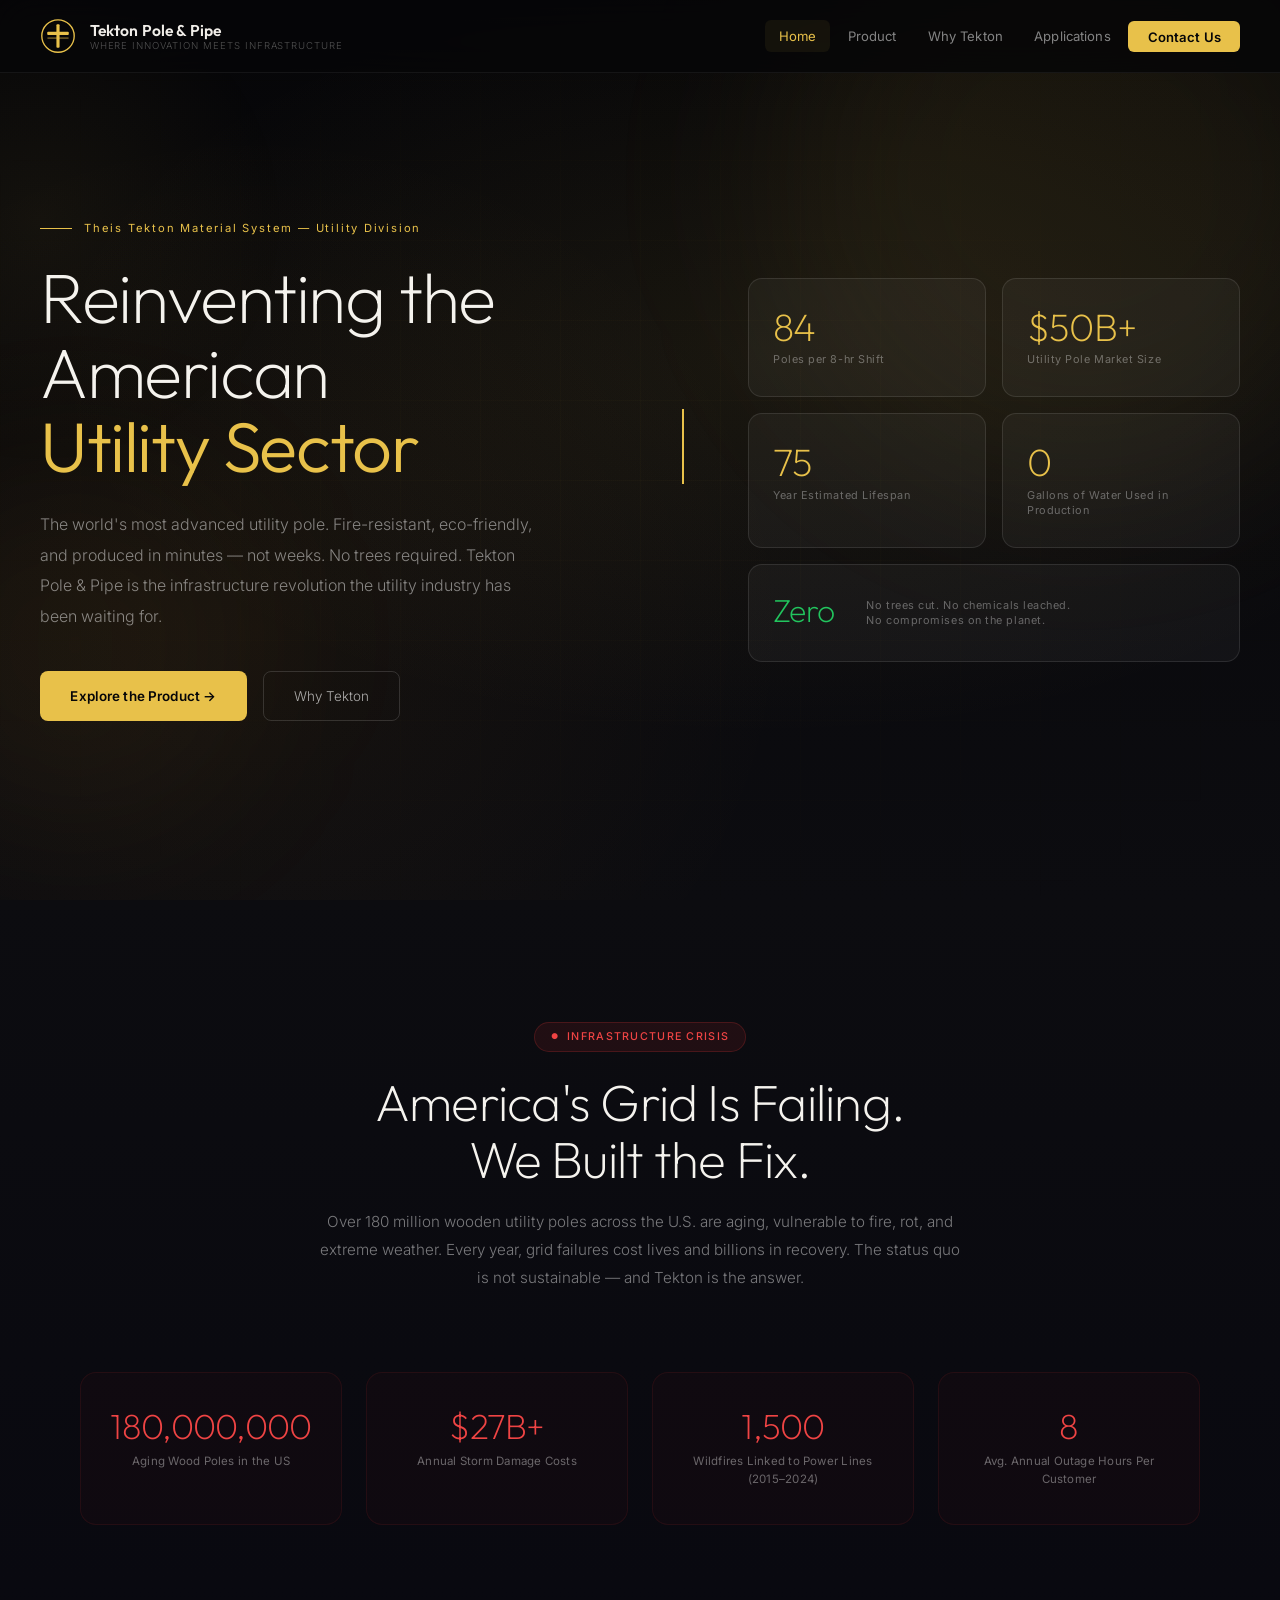
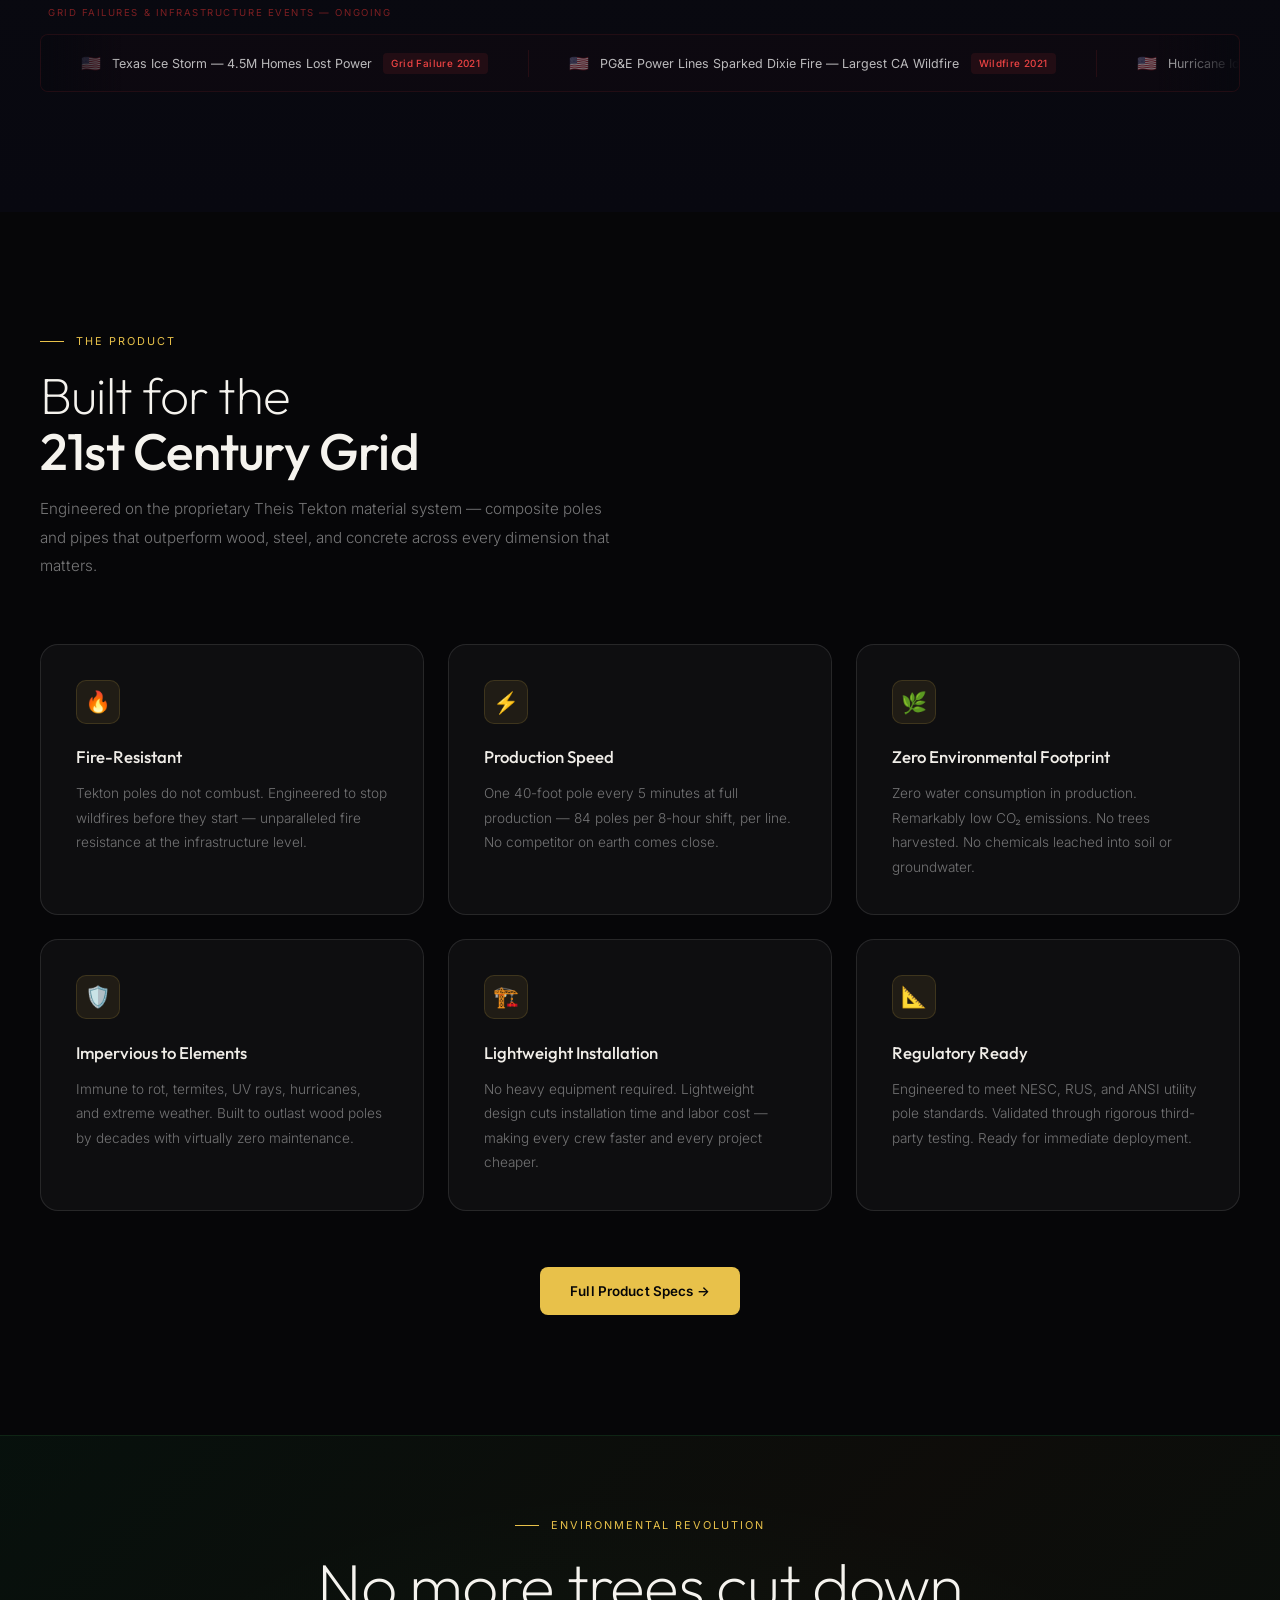
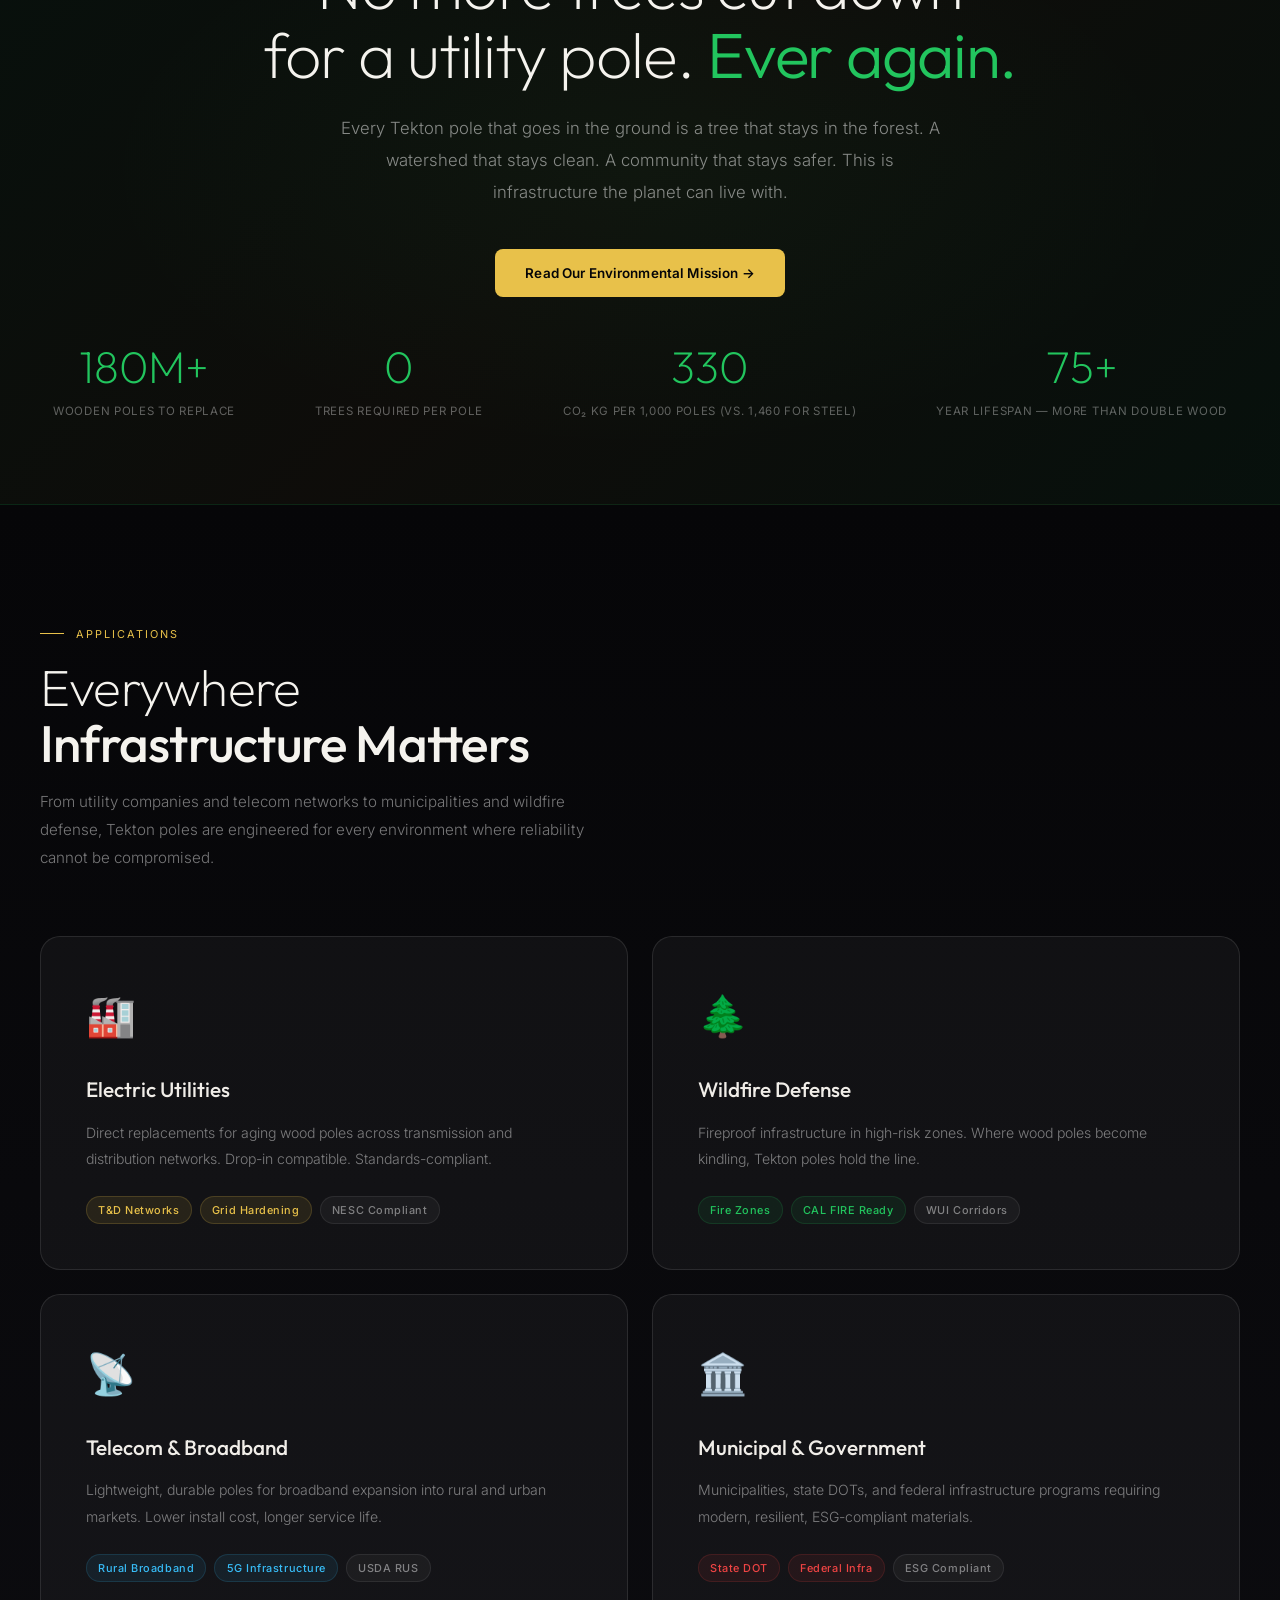
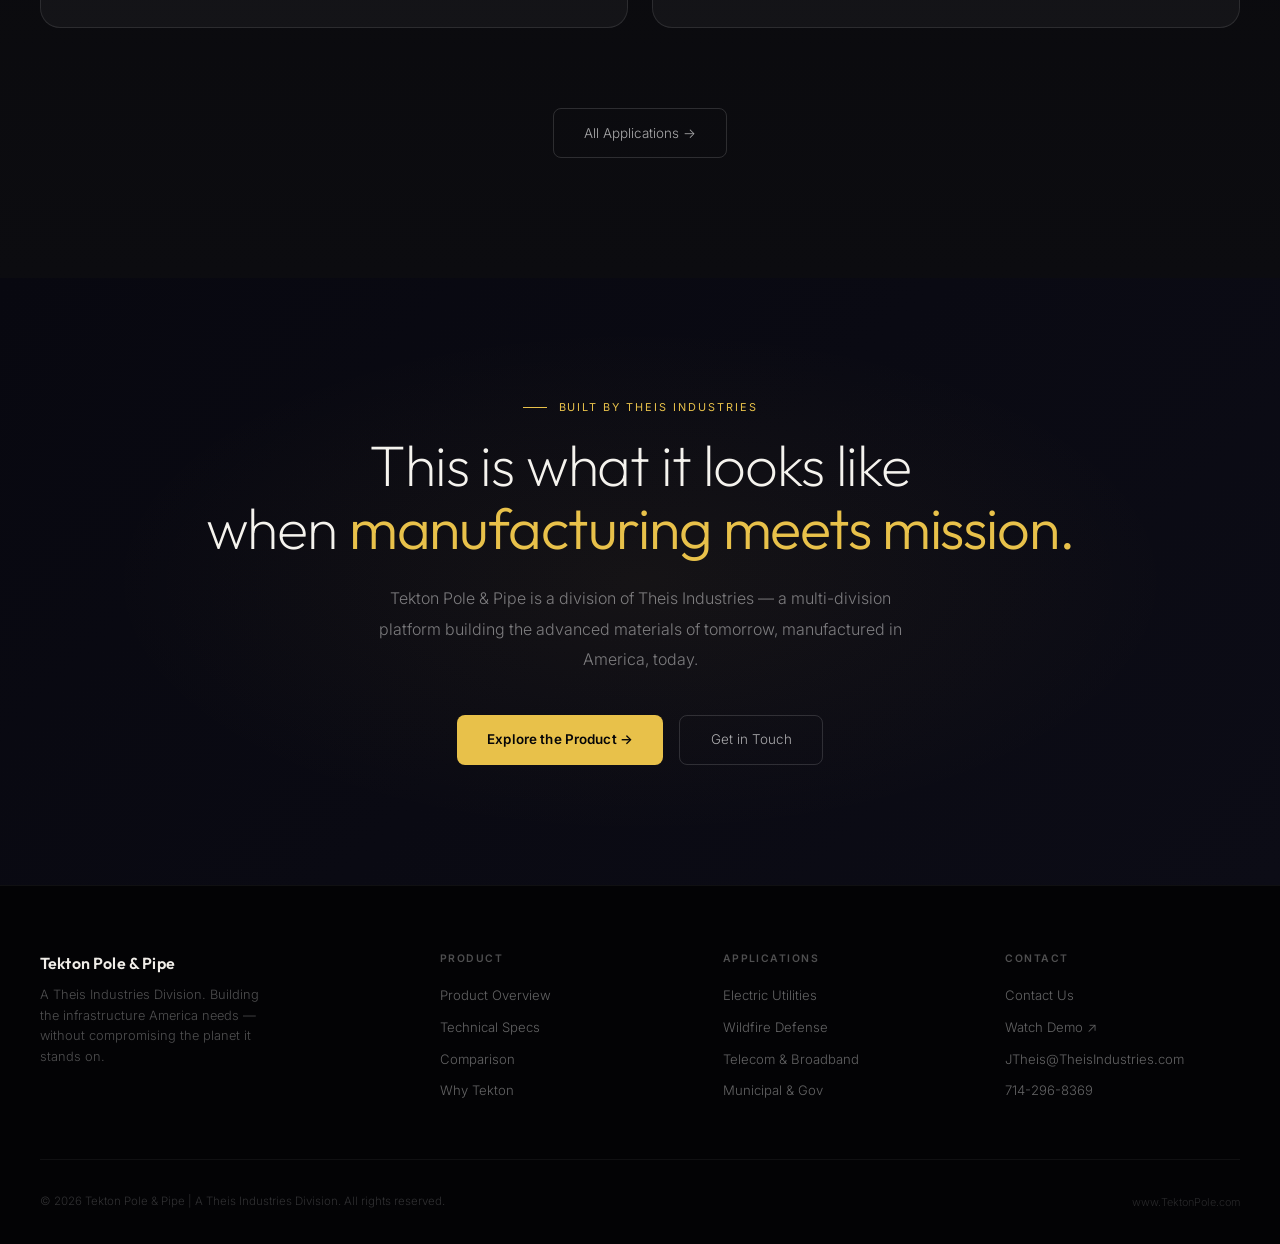
==== commit c29ad9f0: "Complete premium multi-page consumer site — 5 pages, No More Trees environmental narrative, dark/gol" ====
--- a/index.html
+++ b/index.html
@@ -3,365 +3,258 @@
 <head>
   <meta charset="UTF-8" />
   <meta name="viewport" content="width=device-width, initial-scale=1.0" />
-  <title>Tekton Pole & Pipe | Building a Stronger Tomorrow</title>
+  <title>Tekton Pole & Pipe | Where Innovation Meets Infrastructure</title>
+  <meta name="description" content="The next generation utility pole. Fire-resistant, eco-friendly, produced in minutes — not weeks. Tekton Pole & Pipe is redefining American infrastructure." />
   <link rel="preconnect" href="https://fonts.googleapis.com" />
   <link rel="preconnect" href="https://fonts.gstatic.com" crossorigin />
   <link href="https://fonts.googleapis.com/css2?family=Outfit:wght@200;300;400;500;600;700&family=Inter:wght@300;400;500;600&display=swap" rel="stylesheet" />
   <link rel="stylesheet" href="styles.css" />
+  <link rel="stylesheet" href="home.css" />
 </head>
 <body>
 
 <!-- NAV -->
 <nav id="navbar">
   <div class="nav-inner">
-    <div class="nav-logo">
-      <span class="logo-mark">TPP</span>
+    <a href="index.html" class="nav-logo">
+      <svg class="nav-logo-svg" viewBox="0 0 40 40" fill="none" xmlns="http://www.w3.org/2000/svg" aria-label="Tekton Pole & Pipe logo">
+        <circle cx="20" cy="20" r="18" stroke="#e8c14a" stroke-width="1.5"/>
+        <rect x="18.25" y="7" width="3.5" height="26" fill="#e8c14a" rx="1"/>
+        <rect x="8" y="15.25" width="24" height="3.5" fill="#e8c14a" rx="1"/>
+        <rect x="8" y="21.25" width="24" height="2" fill="rgba(232,193,74,0.4)" rx="1"/>
+      </svg>
       <div class="logo-text">
         <span class="logo-main">Tekton Pole & Pipe</span>
         <span class="logo-sub">Where Innovation Meets Infrastructure</span>
       </div>
-    </div>
+    </a>
     <ul class="nav-links">
-      <li><a href="#problem">Problem</a></li>
-      <li><a href="#product">Product</a></li>
-      <li><a href="#advantage">Advantage</a></li>
-      <li><a href="#business">Business</a></li>
-      <li><a href="#opportunity">Opportunity</a></li>
-      <li><a href="#contact" class="nav-cta">Contact Us</a></li>
+      <li><a href="index.html" class="active">Home</a></li>
+      <li><a href="product.html">Product</a></li>
+      <li><a href="why-tekton.html">Why Tekton</a></li>
+      <li><a href="applications.html">Applications</a></li>
+      <li><a href="contact.html" class="nav-cta">Contact Us</a></li>
     </ul>
     <button class="hamburger" id="hamburger" aria-label="Menu">
       <span></span><span></span><span></span>
     </button>
   </div>
 </nav>
+<div class="mobile-menu" id="mobileMenu">
+  <a href="index.html">Home</a>
+  <a href="product.html">Product</a>
+  <a href="why-tekton.html">Why Tekton</a>
+  <a href="applications.html">Applications</a>
+  <a href="contact.html" class="mobile-cta">Contact Us</a>
+</div>
 
 <!-- HERO -->
 <section class="hero" id="hero">
   <div class="hero-bg"></div>
+  <div class="hero-grid-overlay"></div>
   <div class="glow-orb orb1"></div>
   <div class="glow-orb orb2"></div>
   <div class="cursor-glow" id="cursorGlow"></div>
 
-  <div class="hero-content">
-    <div class="hero-eyebrow">Theis Tekton Material System &mdash; Utility Division</div>
-    <h1 class="hero-headline">
-      Reinventing the
-      <span class="typewriter-wrap">American <span class="type-accent" id="typewriter">Power Grid</span></span>
-    </h1>
-    <p class="hero-sub">Fire-resistant. Eco-friendly. A 40-foot pole every 5 minutes. Tekton Pole & Pipe is the infrastructure revolution the utility industry has been waiting for.</p>
-    <div class="hero-btns">
-      <a href="#product" class="btn-primary">See the Product</a>
-      <a href="#opportunity" class="btn-ghost">Investment Overview</a>
-    </div>
-  </div>
-
-  <div class="hero-stats-panel">
-    <div class="stat-card">
-      <div class="stat-num" id="poleStat">0</div>
-      <div class="stat-label">Poles per 8-hr Shift</div>
-    </div>
-    <div class="stat-card">
-      <div class="stat-num">$<span id="marketStat">0</span>B</div>
-      <div class="stat-label">Market Size</div>
-    </div>
-    <div class="stat-card">
-      <div class="stat-num" id="lifeStat">0</div>
-      <div class="stat-label">Year Lifespan Est.</div>
-    </div>
-    <div class="stat-card">
-      <div class="stat-num"><span id="marginStat">0</span>%</div>
-      <div class="stat-label">Projected Gross Margin</div>
-    </div>
-  </div>
-</section>
-
-<!-- INFRASTRUCTURE CRISIS TICKER -->
+  <div class="hero-inner">
+    <div class="hero-content">
+      <div class="hero-eyebrow">Theis Tekton Material System — Utility Division</div>
+      <h1 class="hero-headline">
+        Reinventing the<br/>
+        <span class="typewriter-wrap">American <span class="type-accent" id="typewriter">Power Grid</span></span>
+      </h1>
+      <p class="hero-sub">The world's most advanced utility pole. Fire-resistant, eco-friendly, and produced in minutes — not weeks. No trees required. Tekton Pole & Pipe is the infrastructure revolution the utility industry has been waiting for.</p>
+      <div class="hero-btns">
+        <a href="product.html" class="btn-primary">Explore the Product →</a>
+        <a href="why-tekton.html" class="btn-ghost">Why Tekton</a>
+      </div>
+    </div>
+
+    <div class="hero-right">
+      <div class="hero-stat-stack">
+        <div class="stat-card reveal">
+          <div class="stat-num" id="poleStat">0</div>
+          <div class="stat-label">Poles per 8-hr Shift</div>
+        </div>
+        <div class="stat-card reveal">
+          <div class="stat-num">$<span id="marketStat">0</span>B+</div>
+          <div class="stat-label">Utility Pole Market Size</div>
+        </div>
+        <div class="stat-card reveal">
+          <div class="stat-num" id="lifeStat">0</div>
+          <div class="stat-label">Year Estimated Lifespan</div>
+        </div>
+        <div class="stat-card reveal">
+          <div class="stat-num" id="waterStat">0</div>
+          <div class="stat-label">Gallons of Water Used in Production</div>
+        </div>
+        <div class="stat-card wide reveal">
+          <div class="stat-num" style="color:#22c55e;">Zero</div>
+          <div class="stat-label">No trees cut. No chemicals leached.<br/>No compromises on the planet.</div>
+        </div>
+      </div>
+    </div>
+  </div>
+</section>
+
+<!-- INFRASTRUCTURE CRISIS -->
 <section class="crisis-section" id="problem">
   <div class="crisis-header">
     <div class="crisis-badge">Infrastructure Crisis</div>
     <h2>America's Grid Is Failing.<br/>We Built the Fix.</h2>
-    <p>Over 180 million wooden utility poles across the U.S. are aging, vulnerable to fire, rot, and storms. Every year, grid failures cost lives and billions in recovery. The status quo is not sustainable.</p>
+    <p>Over 180 million wooden utility poles across the U.S. are aging, vulnerable to fire, rot, and extreme weather. Every year, grid failures cost lives and billions in recovery. The status quo is not sustainable — and Tekton is the answer.</p>
   </div>
 
   <div class="crisis-counters">
-    <div class="crisis-stat">
+    <div class="crisis-stat reveal">
       <div class="crisis-num" id="agingPoles">0</div>
       <div class="crisis-label">Aging Wood Poles in the US</div>
     </div>
-    <div class="crisis-stat">
+    <div class="crisis-stat reveal">
       <div class="crisis-num">$<span id="stormCost">0</span>B+</div>
       <div class="crisis-label">Annual Storm Damage Costs</div>
     </div>
-    <div class="crisis-stat">
+    <div class="crisis-stat reveal">
       <div class="crisis-num" id="wildfireStart">0</div>
-      <div class="crisis-label">Wildfires Started by Power Lines (2020–2024)</div>
-    </div>
-    <div class="crisis-stat">
+      <div class="crisis-label">Wildfires Linked to Power Lines (2015–2024)</div>
+    </div>
+    <div class="crisis-stat reveal">
       <div class="crisis-num" id="outageHours">0</div>
       <div class="crisis-label">Avg. Annual Outage Hours Per Customer</div>
     </div>
   </div>
 
   <div class="ticker-wrapper">
-    <div class="ticker-label">Grid Failures & Infrastructure Events</div>
-    <div class="ticker-track" id="tickerTrack">
+    <div class="ticker-label">Grid Failures &amp; Infrastructure Events — Ongoing</div>
+    <div class="ticker-track">
       <div class="ticker-inner" id="tickerInner"></div>
     </div>
   </div>
 </section>
 
-<!-- PRODUCT -->
+<!-- PRODUCT TEASER -->
 <section class="product-section" id="product">
-  <div class="section-eyebrow">The Product</div>
-  <h2 class="section-title">Tekton Pole & Pipe</h2>
-  <p class="section-sub">Built on the proprietary Theis Tekton material system — advanced composite poles and pipes engineered for the demands of 21st-century utility infrastructure.</p>
-
-  <div class="product-grid">
-    <div class="product-card">
-      <div class="pcard-icon">🔥</div>
-      <h3>Fire-Resistant</h3>
-      <p>Class 4 utility poles up to 65 feet that do not combust. Engineered to stop the next wildfire before it starts.</p>
-    </div>
-    <div class="product-card">
-      <div class="pcard-icon">⚡</div>
-      <h3>Production Speed</h3>
-      <p>One 40-foot pole every 5 minutes at full production — 84 poles per 8-hour shift, per line. No competitor comes close.</p>
-    </div>
-    <div class="product-card">
-      <div class="pcard-icon">🌿</div>
-      <h3>Truly Sustainable</h3>
-      <p>Zero water consumption in production. Remarkably low CO₂ emissions. Green cradle to grave. LEED and EPA friendly.</p>
-    </div>
-    <div class="product-card">
-      <div class="pcard-icon">🛡️</div>
-      <h3>Impervious</h3>
-      <p>Immune to rot, termites, UV rays, and extreme weather. Built to outlast wood poles by decades with minimal maintenance.</p>
-    </div>
-    <div class="product-card">
-      <div class="pcard-icon">🏗️</div>
-      <h3>Lightweight Install</h3>
-      <p>No heavy equipment needed. Lightweight design cuts install time and cost, making crews faster and projects cheaper.</p>
-    </div>
-    <div class="product-card">
-      <div class="pcard-icon">📐</div>
-      <h3>Regulatory Compliant</h3>
-      <p>Fully compliant with NESC, RUS, and ANSI utility pole standards. Ready for immediate deployment on approval.</p>
-    </div>
-  </div>
-</section>
-
-<!-- COMPETITIVE ADVANTAGE -->
-<section class="advantage-section" id="advantage">
-  <div class="section-eyebrow">Why We Win</div>
-  <h2 class="section-title">No One Else Can Do This</h2>
-  <p class="section-sub">TPP's proprietary Theis Tekton material system creates a moat no competitor can easily replicate.</p>
-
-  <div class="compare-table">
-    <div class="compare-header">
-      <div class="ch-blank"></div>
-      <div class="ch-col ch-wood">Wood Pole</div>
-      <div class="ch-col ch-steel">Steel / Concrete</div>
-      <div class="ch-col ch-tpp tpp-highlight">Tekton Pole</div>
-    </div>
-    <div class="compare-row">
-      <div class="cr-label">Fire-Resistant</div>
-      <div class="cr-val">❌</div>
-      <div class="cr-val">Partial</div>
-      <div class="cr-val tpp-highlight">✅ Full</div>
-    </div>
-    <div class="compare-row">
-      <div class="cr-label">Production Speed</div>
-      <div class="cr-val">Days</div>
-      <div class="cr-val">Hours</div>
-      <div class="cr-val tpp-highlight">✅ 5 Min</div>
-    </div>
-    <div class="compare-row">
-      <div class="cr-label">Rot / Termite Proof</div>
-      <div class="cr-val">❌</div>
-      <div class="cr-val">Partial</div>
-      <div class="cr-val tpp-highlight">✅ Yes</div>
-    </div>
-    <div class="compare-row">
-      <div class="cr-label">Zero Water Production</div>
-      <div class="cr-val">❌</div>
-      <div class="cr-val">❌</div>
-      <div class="cr-val tpp-highlight">✅ Yes</div>
-    </div>
-    <div class="compare-row">
-      <div class="cr-label">Lightweight</div>
-      <div class="cr-val">Medium</div>
-      <div class="cr-val">Heavy</div>
-      <div class="cr-val tpp-highlight">✅ Light</div>
-    </div>
-    <div class="compare-row">
-      <div class="cr-label">Eco / CO₂</div>
-      <div class="cr-val">Medium</div>
-      <div class="cr-val">High</div>
-      <div class="cr-val tpp-highlight">✅ Very Low</div>
-    </div>
-    <div class="compare-row">
-      <div class="cr-label">Extended Lifespan</div>
-      <div class="cr-val">30 yrs</div>
-      <div class="cr-val">40 yrs</div>
-      <div class="cr-val tpp-highlight">✅ 75+ yrs</div>
-    </div>
-  </div>
-</section>
-
-<!-- BUSINESS MODEL -->
-<section class="business-section" id="business">
-  <div class="section-eyebrow">Business Model</div>
-  <h2 class="section-title">Built to Scale</h2>
-  <p class="section-sub">Manufacturing hubs in San Antonio, TX and Little Rock, AR — with a clear path to national expansion.</p>
-
-  <div class="biz-steps">
-    <div class="biz-step">
-      <div class="step-num">01</div>
-      <h3>3rd Party Validation</h3>
-      <p>Complete independent testing to unlock distribution channels and direct utility company relationships.</p>
-    </div>
-    <div class="biz-step">
-      <div class="step-num">02</div>
-      <h3>Manufacturing Launch</h3>
-      <p>San Antonio hub produces 84 poles/shift per line. Each line costs $10M and returns breakeven in 4 months from production start.</p>
-    </div>
-    <div class="biz-step">
-      <div class="step-num">03</div>
-      <h3>Direct Utility Contracts</h3>
-      <p>Aggressive sales into utility companies, local/regional grids, non-utility suppliers, and government infrastructure programs.</p>
-    </div>
-    <div class="biz-step">
-      <div class="step-num">04</div>
-      <h3>Pipe Expansion</h3>
-      <p>Diversify into composite piping for oil, gas, and water utilities — same material system, massive new TAM.</p>
-    </div>
-    <div class="biz-step">
-      <div class="step-num">05</div>
-      <h3>National Rollout</h3>
-      <p>Replicate the manufacturing model across strategic US locations, meeting the nation's pole replacement demand at scale.</p>
-    </div>
-  </div>
-</section>
-
-<!-- OPPORTUNITY -->
-<section class="opportunity-section" id="opportunity">
-  <div class="opp-left">
-    <div class="section-eyebrow">Investment Opportunity</div>
-    <h2 class="section-title">$25M Round.<br/>Changing Infrastructure.</h2>
-    <p>TPP is raising $25M in its initial round — available as equity, convertible note, or premium interest structure. The capital enables full 3rd party validation, manufacturing launch, and first-year operations.</p>
-    <div class="opp-terms">
-      <div class="term-item">
-        <span class="term-label">Raise</span>
-        <span class="term-val">$25,000,000</span>
-      </div>
-      <div class="term-item">
-        <span class="term-label">Projected Gross Margin</span>
-        <span class="term-val">40%</span>
-      </div>
-      <div class="term-item">
-        <span class="term-label">Break-Even</span>
-        <span class="term-val">4 Months from Production</span>
-      </div>
-      <div class="term-item">
-        <span class="term-label">Stage</span>
-        <span class="term-val">Pre-Revenue / Ready to Launch</span>
-      </div>
-      <div class="term-item">
-        <span class="term-label">Market Size</span>
-        <span class="term-val">$50B+ / 3.2% CAGR</span>
-      </div>
-    </div>
-    <a href="#contact" class="btn-primary">Request Investment Package</a>
-  </div>
-
-  <div class="opp-right">
-    <div class="opp-use-funds">
-      <h3>Use of Funds</h3>
-      <div class="fund-bar-item">
-        <div class="fund-label">Operations & Overhead</div>
-        <div class="fund-bar-wrap"><div class="fund-bar" style="width:0%" data-width="58"></div></div>
-        <div class="fund-pct">58%</div>
-      </div>
-      <div class="fund-bar-item">
-        <div class="fund-label">Capital Expenses</div>
-        <div class="fund-bar-wrap"><div class="fund-bar" style="width:0%" data-width="40"></div></div>
-        <div class="fund-pct">40%</div>
-      </div>
-      <div class="fund-bar-item">
-        <div class="fund-label">3rd Party Validation</div>
-        <div class="fund-bar-wrap"><div class="fund-bar" style="width:0%" data-width="2"></div></div>
-        <div class="fund-pct">2%</div>
-      </div>
-    </div>
-  </div>
-</section>
-
-<!-- CONTACT -->
-<section class="contact-section" id="contact">
-  <div class="section-eyebrow">Get In Touch</div>
-  <h2 class="section-title">Partner With Us</h2>
-  <p class="section-sub">Investors, utility companies, strategic partners, and government agencies — we want to hear from you.</p>
-
-  <div class="contact-wrap">
-    <form class="contact-form" id="contactForm">
-      <div class="form-row">
-        <div class="form-group">
-          <label>Full Name</label>
-          <input type="text" placeholder="John Smith" required />
-        </div>
-        <div class="form-group">
-          <label>Company</label>
-          <input type="text" placeholder="Company Name" />
-        </div>
-      </div>
-      <div class="form-row">
-        <div class="form-group">
-          <label>Email</label>
-          <input type="email" placeholder="john@company.com" required />
-        </div>
-        <div class="form-group">
-          <label>Phone</label>
-          <input type="tel" placeholder="+1 (555) 000-0000" />
-        </div>
-      </div>
-      <div class="form-group">
-        <label>I am a...</label>
-        <select>
-          <option>Investor</option>
-          <option>Utility Company</option>
-          <option>Government / Municipal</option>
-          <option>Distribution Partner</option>
-          <option>Other</option>
-        </select>
-      </div>
-      <div class="form-group">
-        <label>Message</label>
-        <textarea rows="4" placeholder="Tell us about your interest or inquiry..."></textarea>
-      </div>
-      <button type="submit" class="btn-primary form-submit">Send Message</button>
-    </form>
-
-    <div class="contact-info">
-      <div class="ci-block">
-        <div class="ci-label">Phone</div>
-        <div class="ci-val">714-296-8369</div>
-      </div>
-      <div class="ci-block">
-        <div class="ci-label">Email</div>
-        <div class="ci-val">J@theisindustries.com</div>
-      </div>
-      <div class="ci-block">
-        <div class="ci-label">Website</div>
-        <div class="ci-val">www.TektonPole.com</div>
-      </div>
-      <div class="ci-block">
-        <div class="ci-label">Headquarters</div>
-        <div class="ci-val">San Antonio, TX &amp; Little Rock, AR</div>
-      </div>
-      <div class="ci-block">
-        <div class="ci-label">Watch Demo</div>
-        <a class="ci-val ci-link" href="https://youtu.be/yuhq6ckke2e" target="_blank">YouTube Demonstration ↗</a>
-      </div>
+  <div class="section-wrap">
+    <div class="section-eyebrow">The Product</div>
+    <h2 class="section-title">Built for the<br/><strong>21st Century Grid</strong></h2>
+    <p class="section-sub">Engineered on the proprietary Theis Tekton material system — composite poles and pipes that outperform wood, steel, and concrete across every dimension that matters.</p>
+
+    <div class="product-grid">
+      <div class="product-card reveal">
+        <div class="pcard-icon">🔥</div>
+        <h3>Fire-Resistant</h3>
+        <p>Tekton poles do not combust. Engineered to stop wildfires before they start — unparalleled fire resistance at the infrastructure level.</p>
+      </div>
+      <div class="product-card reveal">
+        <div class="pcard-icon">⚡</div>
+        <h3>Production Speed</h3>
+        <p>One 40-foot pole every 5 minutes at full production — 84 poles per 8-hour shift, per line. No competitor on earth comes close.</p>
+      </div>
+      <div class="product-card reveal">
+        <div class="pcard-icon">🌿</div>
+        <h3>Zero Environmental Footprint</h3>
+        <p>Zero water consumption in production. Remarkably low CO₂ emissions. No trees harvested. No chemicals leached into soil or groundwater.</p>
+      </div>
+      <div class="product-card reveal">
+        <div class="pcard-icon">🛡️</div>
+        <h3>Impervious to Elements</h3>
+        <p>Immune to rot, termites, UV rays, hurricanes, and extreme weather. Built to outlast wood poles by decades with virtually zero maintenance.</p>
+      </div>
+      <div class="product-card reveal">
+        <div class="pcard-icon">🏗️</div>
+        <h3>Lightweight Installation</h3>
+        <p>No heavy equipment required. Lightweight design cuts installation time and labor cost — making every crew faster and every project cheaper.</p>
+      </div>
+      <div class="product-card reveal">
+        <div class="pcard-icon">📐</div>
+        <h3>Regulatory Ready</h3>
+        <p>Engineered to meet NESC, RUS, and ANSI utility pole standards. Validated through rigorous third-party testing. Ready for immediate deployment.</p>
+      </div>
+    </div>
+
+    <div style="text-align:center; margin-top:3.5rem;">
+      <a href="product.html" class="btn-primary">Full Product Specs →</a>
+    </div>
+  </div>
+</section>
+
+<!-- NO MORE TREES BANNER -->
+<section class="notrees-banner">
+  <div class="section-wrap">
+    <div class="section-eyebrow" style="justify-content:center;">Environmental Revolution</div>
+    <h2>No more trees cut down<br/>for a utility pole. <em>Ever again.</em></h2>
+    <p>Every Tekton pole that goes in the ground is a tree that stays in the forest. A watershed that stays clean. A community that stays safer. This is infrastructure the planet can live with.</p>
+    <a href="why-tekton.html" class="btn-primary">Read Our Environmental Mission →</a>
+    <div class="notrees-stats">
+      <div class="reveal">
+        <span class="ntstat-num">180M+</span>
+        <span class="ntstat-label">Wooden Poles to Replace</span>
+      </div>
+      <div class="reveal">
+        <span class="ntstat-num">0</span>
+        <span class="ntstat-label">Trees Required per Pole</span>
+      </div>
+      <div class="reveal">
+        <span class="ntstat-num">330</span>
+        <span class="ntstat-label">CO₂ kg per 1,000 Poles (vs. 1,460 for Steel)</span>
+      </div>
+      <div class="reveal">
+        <span class="ntstat-num">75+</span>
+        <span class="ntstat-label">Year Lifespan — More Than Double Wood</span>
+      </div>
+    </div>
+  </div>
+</section>
+
+<!-- APPLICATIONS TEASER -->
+<section class="product-section" style="background: linear-gradient(180deg, #060608 0%, #0c0c10 100%);">
+  <div class="section-wrap">
+    <div class="section-eyebrow">Applications</div>
+    <h2 class="section-title">Everywhere<br/><strong>Infrastructure Matters</strong></h2>
+    <p class="section-sub">From utility companies and telecom networks to municipalities and wildfire defense, Tekton poles are engineered for every environment where reliability cannot be compromised.</p>
+
+    <div class="app-grid" style="grid-template-columns: repeat(2,1fr);">
+      <div class="app-card gold reveal">
+        <span class="app-icon">🏭</span>
+        <h3>Electric Utilities</h3>
+        <p>Direct replacements for aging wood poles across transmission and distribution networks. Drop-in compatible. Standards-compliant.</p>
+        <div class="app-tags"><span class="app-tag gold-tag">T&D Networks</span><span class="app-tag gold-tag">Grid Hardening</span><span class="app-tag gray-tag">NESC Compliant</span></div>
+      </div>
+      <div class="app-card green reveal">
+        <span class="app-icon">🌲</span>
+        <h3>Wildfire Defense</h3>
+        <p>Fireproof infrastructure in high-risk zones. Where wood poles become kindling, Tekton poles hold the line.</p>
+        <div class="app-tags"><span class="app-tag green-tag">Fire Zones</span><span class="app-tag green-tag">CAL FIRE Ready</span><span class="app-tag gray-tag">WUI Corridors</span></div>
+      </div>
+      <div class="app-card blue reveal">
+        <span class="app-icon">📡</span>
+        <h3>Telecom & Broadband</h3>
+        <p>Lightweight, durable poles for broadband expansion into rural and urban markets. Lower install cost, longer service life.</p>
+        <div class="app-tags"><span class="app-tag blue-tag">Rural Broadband</span><span class="app-tag blue-tag">5G Infrastructure</span><span class="app-tag gray-tag">USDA RUS</span></div>
+      </div>
+      <div class="app-card red reveal">
+        <span class="app-icon">🏛️</span>
+        <h3>Municipal &amp; Government</h3>
+        <p>Municipalities, state DOTs, and federal infrastructure programs requiring modern, resilient, ESG-compliant materials.</p>
+        <div class="app-tags"><span class="app-tag red-tag">State DOT</span><span class="app-tag red-tag">Federal Infra</span><span class="app-tag gray-tag">ESG Compliant</span></div>
+      </div>
+    </div>
+
+    <div style="text-align:center; margin-top:3rem;">
+      <a href="applications.html" class="btn-ghost">All Applications →</a>
+    </div>
+  </div>
+</section>
+
+<!-- MISSION STRIP -->
+<section class="mission-strip">
+  <div class="section-wrap">
+    <div class="section-eyebrow" style="justify-content:center;">Built By Theis Industries</div>
+    <h2>This is what it looks like<br/>when <em>manufacturing meets mission.</em></h2>
+    <p>Tekton Pole & Pipe is a division of Theis Industries — a multi-division platform building the advanced materials of tomorrow, manufactured in America, today.</p>
+    <div style="display:flex; gap:1rem; justify-content:center; flex-wrap:wrap;">
+      <a href="product.html" class="btn-primary">Explore the Product →</a>
+      <a href="contact.html" class="btn-ghost">Get in Touch</a>
     </div>
   </div>
 </section>
@@ -369,22 +262,40 @@
 <!-- FOOTER -->
 <footer class="footer">
   <div class="footer-inner">
-    <div class="footer-logo">
-      <span class="logo-mark">TPP</span>
-      <span class="footer-tagline">Building a Stronger Tomorrow</span>
-    </div>
-    <div class="footer-links">
-      <a href="#problem">Problem</a>
-      <a href="#product">Product</a>
-      <a href="#advantage">Advantage</a>
-      <a href="#business">Business</a>
-      <a href="#opportunity">Opportunity</a>
-      <a href="#contact">Contact</a>
-    </div>
-    <div class="footer-copy">© 2026 Tekton Pole & Pipe | A Theis Industries Division. All rights reserved.</div>
+    <div class="footer-top">
+      <div class="footer-brand">
+        <div class="logo-main">Tekton Pole & Pipe</div>
+        <div class="footer-tagline">A Theis Industries Division. Building the infrastructure America needs — without compromising the planet it stands on.</div>
+      </div>
+      <div class="footer-col">
+        <div class="footer-col-title">Product</div>
+        <a href="product.html">Product Overview</a>
+        <a href="product.html#specs">Technical Specs</a>
+        <a href="product.html#compare">Comparison</a>
+        <a href="why-tekton.html">Why Tekton</a>
+      </div>
+      <div class="footer-col">
+        <div class="footer-col-title">Applications</div>
+        <a href="applications.html">Electric Utilities</a>
+        <a href="applications.html">Wildfire Defense</a>
+        <a href="applications.html">Telecom & Broadband</a>
+        <a href="applications.html">Municipal & Gov</a>
+      </div>
+      <div class="footer-col">
+        <div class="footer-col-title">Contact</div>
+        <a href="contact.html">Contact Us</a>
+        <a href="https://youtu.be/yuhq6ckke2e" target="_blank">Watch Demo ↗</a>
+        <a href="mailto:JTheis@TheisIndustries.com">JTheis@TheisIndustries.com</a>
+        <a href="tel:7142968369">714-296-8369</a>
+      </div>
+    </div>
+    <div class="footer-bottom">
+      <div class="footer-copy">© 2026 Tekton Pole & Pipe | A Theis Industries Division. All rights reserved.</div>
+      <div class="footer-legal">www.TektonPole.com</div>
+    </div>
   </div>
 </footer>
 
 <script src="app.js"></script>
 </body>
-</html>+</html>
--- a/styles.css
+++ b/styles.css
@@ -15,372 +15,786 @@
 #navbar {
   position: fixed; top: 0; left: 0; right: 0; z-index: 1000;
   background: rgba(6,6,8,0.85);
-  backdrop-filter: blur(18px);
+  backdrop-filter: blur(20px);
+  -webkit-backdrop-filter: blur(20px);
   border-bottom: 1px solid rgba(255,255,255,0.06);
-  transition: background 0.3s;
-}
-#navbar.scrolled { background: rgba(6,6,8,0.97); }
+  transition: background 0.3s, border-color 0.3s;
+}
+#navbar.scrolled { background: rgba(6,6,8,0.97); border-bottom-color: rgba(232,193,74,0.12); }
 .nav-inner {
-  max-width: 1280px; margin: 0 auto;
+  max-width: 1320px; margin: 0 auto;
   display: flex; align-items: center; justify-content: space-between;
-  padding: 0 2rem; height: 68px;
-}
-.nav-logo { display: flex; align-items: center; gap: 0.75rem; text-decoration: none; }
-.logo-mark {
+  padding: 0 2.5rem; height: 72px;
+}
+.nav-logo { display: flex; align-items: center; gap: 0.85rem; text-decoration: none; }
+.nav-logo-svg { width: 36px; height: 36px; }
+.logo-text { display: flex; flex-direction: column; line-height: 1.2; }
+.logo-main { font-family: 'Outfit', sans-serif; font-weight: 600; font-size: 0.98rem; color: #f0ede8; letter-spacing: 0.01em; }
+.logo-sub { font-size: 0.6rem; color: rgba(255,255,255,0.3); letter-spacing: 0.1em; text-transform: uppercase; }
+.nav-links { display: flex; gap: 0.25rem; list-style: none; align-items: center; }
+.nav-links a {
+  font-family: 'Inter', sans-serif; font-size: 0.82rem; font-weight: 400;
+  color: rgba(255,255,255,0.5); text-decoration: none; letter-spacing: 0.01em;
+  transition: color 0.2s; padding: 0.5rem 0.85rem; border-radius: 6px;
+}
+.nav-links a:hover, .nav-links a.active { color: #e8c14a; }
+.nav-links a.active { background: rgba(232,193,74,0.06); }
+.nav-cta {
+  background: #e8c14a !important; color: #060608 !important;
+  padding: 0.48rem 1.2rem !important; border-radius: 7px;
+  font-weight: 600 !important; font-size: 0.82rem !important;
+  transition: background 0.2s, transform 0.15s !important;
+}
+.nav-cta:hover { background: #f5d06b !important; transform: translateY(-1px); }
+.hamburger { display: none; flex-direction: column; gap: 5px; background: none; border: none; cursor: pointer; padding: 6px; }
+.hamburger span { display: block; width: 22px; height: 1.5px; background: #e8c14a; border-radius: 2px; transition: 0.3s; }
+.mobile-menu {
+  display: none; position: fixed; top: 72px; left: 0; right: 0;
+  background: rgba(6,6,8,0.99); border-bottom: 1px solid rgba(232,193,74,0.1);
+  padding: 1.5rem 2.5rem 2rem; z-index: 999;
+  backdrop-filter: blur(20px);
+}
+.mobile-menu.open { display: block; }
+.mobile-menu a {
+  display: block; font-family: 'Inter', sans-serif;
+  font-size: 1rem; font-weight: 300; color: rgba(255,255,255,0.6);
+  text-decoration: none; padding: 0.85rem 0;
+  border-bottom: 1px solid rgba(255,255,255,0.05);
+  transition: color 0.2s;
+}
+.mobile-menu a:hover { color: #e8c14a; }
+.mobile-menu .mobile-cta {
+  display: inline-block; margin-top: 1.5rem;
+  background: #e8c14a; color: #060608;
+  padding: 0.75rem 2rem; border-radius: 7px;
+  font-weight: 600; font-size: 0.9rem; text-decoration: none;
+}
+
+/* ===== PAGE HERO (inner pages) ===== */
+.page-hero {
+  min-height: 55vh; display: flex; flex-direction: column; justify-content: flex-end;
+  padding: 120px 2.5rem 80px; position: relative; overflow: hidden;
+}
+.page-hero-bg {
+  position: absolute; inset: 0;
+  background: radial-gradient(ellipse 80% 60% at 60% 30%, rgba(232,193,74,0.07) 0%, transparent 65%),
+              linear-gradient(180deg, #060608 0%, #0c0c10 100%);
+}
+.page-hero-content { position: relative; z-index: 2; max-width: 1320px; margin: 0 auto; width: 100%; }
+.page-hero-eyebrow {
+  font-family: 'Inter', sans-serif; font-size: 0.7rem;
+  letter-spacing: 0.16em; color: #e8c14a;
+  margin-bottom: 1.2rem; font-weight: 400; text-transform: uppercase;
+}
+.page-hero h1 {
   font-family: 'Outfit', sans-serif;
-  font-weight: 600; font-size: 1.2rem;
-  background: linear-gradient(135deg, #e8c14a, #f5a623);
-  -webkit-background-clip: text; -webkit-text-fill-color: transparent;
-  letter-spacing: 0.06em;
-}
-.logo-text { display: flex; flex-direction: column; line-height: 1.2; }
-.logo-main { font-family: 'Outfit', sans-serif; font-weight: 500; font-size: 0.92rem; color: #f0ede8; }
-.logo-sub { font-size: 0.63rem; color: rgba(255,255,255,0.35); letter-spacing: 0.06em; }
-.nav-links { display: flex; gap: 2rem; list-style: none; }
-.nav-links a { font-family: 'Inter', sans-serif; font-size: 0.83rem; font-weight: 300; color: rgba(255,255,255,0.55); text-decoration: none; letter-spacing: 0.01em; transition: color 0.2s; }
-.nav-links a:hover { color: #e8c14a; }
-.nav-cta { background: #e8c14a !important; color: #060608 !important; padding: 0.42rem 1.1rem !important; border-radius: 6px; font-weight: 500 !important; }
-.hamburger { display: none; flex-direction: column; gap: 5px; background: none; border: none; cursor: pointer; padding: 4px; }
-.hamburger span { display: block; width: 22px; height: 1.5px; background: #e8c14a; border-radius: 2px; transition: 0.3s; }
-
-/* ===== HERO ===== */
+  font-size: clamp(2.8rem, 6vw, 5.5rem);
+  font-weight: 200; line-height: 1.04; color: #f5f3ee;
+  letter-spacing: -0.02em; margin-bottom: 1.5rem;
+}
+.page-hero h1 em { color: #e8c14a; font-style: normal; font-weight: 300; }
+.page-hero p {
+  font-family: 'Inter', sans-serif; font-size: 1.05rem;
+  color: rgba(255,255,255,0.48); max-width: 580px; line-height: 1.85;
+}
+.page-hero-rule {
+  width: 80px; height: 1px; background: linear-gradient(90deg, #e8c14a, transparent);
+  margin-bottom: 2rem;
+}
+
+/* ===== HERO (homepage) ===== */
 .hero {
   min-height: 100vh;
   display: flex; flex-direction: column; justify-content: center;
   position: relative; overflow: hidden;
-  padding: 100px 2rem 80px;
+  padding: 120px 2.5rem 80px;
 }
 .hero-bg {
   position: absolute; inset: 0;
-  background: radial-gradient(ellipse 80% 60% at 60% 40%, rgba(232,193,74,0.07) 0%, transparent 70%),
+  background: radial-gradient(ellipse 80% 60% at 60% 40%, rgba(232,193,74,0.08) 0%, transparent 70%),
               radial-gradient(ellipse 60% 80% at 20% 70%, rgba(245,166,35,0.05) 0%, transparent 70%),
               linear-gradient(180deg, #060608 0%, #0c0c10 100%);
 }
+.hero-grid-overlay {
+  position: absolute; inset: 0; pointer-events: none;
+  background-image:
+    linear-gradient(rgba(232,193,74,0.025) 1px, transparent 1px),
+    linear-gradient(90deg, rgba(232,193,74,0.025) 1px, transparent 1px);
+  background-size: 80px 80px;
+  mask-image: radial-gradient(ellipse 80% 80% at 50% 50%, black 0%, transparent 80%);
+  -webkit-mask-image: radial-gradient(ellipse 80% 80% at 50% 50%, black 0%, transparent 80%);
+}
 .glow-orb {
-  position: absolute; border-radius: 50%; filter: blur(80px); pointer-events: none;
+  position: absolute; border-radius: 50%; filter: blur(90px); pointer-events: none;
   animation: orbFloat 8s ease-in-out infinite;
 }
-.orb1 { width: 500px; height: 500px; background: rgba(232,193,74,0.08); top: -100px; right: -100px; animation-delay: 0s; }
-.orb2 { width: 300px; height: 300px; background: rgba(245,166,35,0.06); bottom: 50px; left: -80px; animation-delay: 4s; }
-@keyframes orbFloat { 0%,100% { transform: translateY(0) scale(1); } 50% { transform: translateY(-30px) scale(1.05); } }
+.orb1 { width: 600px; height: 600px; background: rgba(232,193,74,0.07); top: -120px; right: -100px; animation-delay: 0s; }
+.orb2 { width: 350px; height: 350px; background: rgba(245,166,35,0.05); bottom: 80px; left: -100px; animation-delay: 4s; }
+@keyframes orbFloat { 0%,100% { transform: translateY(0) scale(1); } 50% { transform: translateY(-35px) scale(1.04); } }
 .cursor-glow {
-  position: fixed; width: 400px; height: 400px; border-radius: 50%;
-  background: radial-gradient(circle, rgba(232,193,74,0.07) 0%, transparent 70%);
+  position: fixed; width: 500px; height: 500px; border-radius: 50%;
+  background: radial-gradient(circle, rgba(232,193,74,0.06) 0%, transparent 70%);
   pointer-events: none; transform: translate(-50%, -50%); z-index: 0;
   transition: opacity 0.3s;
 }
-.hero-content { position: relative; z-index: 2; max-width: 700px; }
+.hero-inner {
+  position: relative; z-index: 2;
+  max-width: 1320px; margin: 0 auto; width: 100%;
+  display: grid; grid-template-columns: 1fr 1fr; gap: 4rem; align-items: center;
+}
+.hero-content {}
 .hero-eyebrow {
-  font-family: 'Inter', sans-serif;
-  font-size: 0.72rem; letter-spacing: 0.14em;
-  color: #e8c14a; margin-bottom: 1.2rem; font-weight: 400;
+  font-family: 'Inter', sans-serif; font-size: 0.7rem; letter-spacing: 0.16em;
+  color: #e8c14a; margin-bottom: 1.4rem; font-weight: 400;
+  display: flex; align-items: center; gap: 0.75rem;
+}
+.hero-eyebrow::before {
+  content: ''; display: inline-block; width: 32px; height: 1px;
+  background: #e8c14a;
 }
 .hero-headline {
   font-family: 'Outfit', sans-serif;
-  font-size: clamp(2.6rem, 5.5vw, 5rem);
-  font-weight: 300; line-height: 1.08;
-  color: #f5f3ee; margin-bottom: 1.5rem;
-  letter-spacing: -0.01em;
-}
+  font-size: clamp(2.8rem, 5.5vw, 5.2rem);
+  font-weight: 200; line-height: 1.06;
+  color: #f5f3ee; margin-bottom: 1.6rem;
+  letter-spacing: -0.02em;
+}
+.hero-headline strong { font-weight: 500; color: #fff; }
+.hero-headline .gold { color: #e8c14a; font-weight: 300; }
 .typewriter-wrap { display: block; }
 .type-accent {
   color: #e8c14a;
   display: inline-block;
-  min-width: 18ch;
+  min-width: 14ch;
   border-right: 2px solid #e8c14a;
   animation: blink 0.75s step-end infinite;
-  font-weight: 400;
+  font-weight: 300;
 }
 @keyframes blink { 0%,100% { border-color: #e8c14a; } 50% { border-color: transparent; } }
 .hero-sub {
-  font-family: 'Inter', sans-serif;
-  font-size: 1rem; font-weight: 300;
-  color: rgba(255,255,255,0.5);
-  max-width: 540px; margin-bottom: 2.2rem; line-height: 1.8;
+  font-family: 'Inter', sans-serif; font-size: 1rem; font-weight: 300;
+  color: rgba(255,255,255,0.48); max-width: 500px; margin-bottom: 2.5rem; line-height: 1.9;
 }
 .hero-btns { display: flex; gap: 1rem; flex-wrap: wrap; }
+.hero-right {
+  position: relative; z-index: 2;
+  display: flex; flex-direction: column; gap: 1rem;
+}
+.hero-stat-stack {
+  display: grid; grid-template-columns: 1fr 1fr; gap: 1rem;
+}
+.stat-card {
+  background: rgba(255,255,255,0.04);
+  border: 1px solid rgba(255,255,255,0.1);
+  border-radius: 14px; padding: 1.8rem 1.5rem;
+  transition: background 0.3s, border-color 0.3s, transform 0.25s;
+  position: relative; overflow: hidden;
+}
+.stat-card::before {
+  content: ''; position: absolute; top: 0; left: 0; right: 0; height: 1px;
+  background: linear-gradient(90deg, transparent, rgba(232,193,74,0.25), transparent);
+  opacity: 0; transition: opacity 0.3s;
+}
+.stat-card:hover { background: rgba(232,193,74,0.04); border-color: rgba(232,193,74,0.2); transform: translateY(-3px); }
+.stat-card:hover::before { opacity: 1; }
+.stat-num {
+  font-family: 'Outfit', sans-serif; font-size: 2.4rem; font-weight: 200;
+  color: #e8c14a; line-height: 1; margin-bottom: 0.4rem;
+  letter-spacing: -0.02em;
+}
+.stat-label {
+  font-family: 'Inter', sans-serif; font-size: 0.68rem; font-weight: 400;
+  color: rgba(255,255,255,0.35); letter-spacing: 0.05em; line-height: 1.4;
+}
+.stat-card.wide { grid-column: 1 / -1; display: flex; align-items: center; gap: 2rem; }
+.stat-card.wide .stat-num { font-size: 2rem; white-space: nowrap; }
+
+/* ===== BUTTONS ===== */
 .btn-primary {
-  display: inline-block; padding: 0.75rem 1.8rem;
+  display: inline-flex; align-items: center; gap: 0.5rem;
+  padding: 0.8rem 1.9rem;
   background: #e8c14a; color: #060608;
-  font-family: 'Inter', sans-serif; font-weight: 500; font-size: 0.85rem;
+  font-family: 'Inter', sans-serif; font-weight: 600; font-size: 0.84rem;
   border-radius: 8px; text-decoration: none; border: none; cursor: pointer;
-  transition: background 0.2s, transform 0.15s;
-  letter-spacing: 0.01em;
-}
-.btn-primary:hover { background: #f5d06b; transform: translateY(-1px); }
+  transition: background 0.2s, transform 0.15s; letter-spacing: 0.01em;
+}
+.btn-primary:hover { background: #f5d06b; transform: translateY(-2px); }
 .btn-ghost {
-  display: inline-block; padding: 0.75rem 1.8rem;
-  background: transparent; color: rgba(255,255,255,0.7);
-  border: 1px solid rgba(255,255,255,0.15);
-  font-family: 'Inter', sans-serif; font-weight: 300; font-size: 0.85rem;
+  display: inline-flex; align-items: center; gap: 0.5rem;
+  padding: 0.8rem 1.9rem;
+  background: transparent; color: rgba(255,255,255,0.65);
+  border: 1px solid rgba(255,255,255,0.14);
+  font-family: 'Inter', sans-serif; font-weight: 300; font-size: 0.84rem;
   border-radius: 8px; text-decoration: none; cursor: pointer;
-  transition: border-color 0.2s, color 0.2s;
-}
-.btn-ghost:hover { border-color: #e8c14a; color: #e8c14a; }
-.hero-stats-panel {
-  position: relative; z-index: 2;
-  display: grid; grid-template-columns: repeat(4, 1fr);
-  gap: 1px; margin-top: 5rem;
-  background: rgba(255,255,255,0.05);
-  border: 1px solid rgba(255,255,255,0.06);
-  border-radius: 12px; overflow: hidden;
-  max-width: 900px;
-}
-.stat-card {
-  background: rgba(255,255,255,0.02);
-  padding: 1.5rem; text-align: center;
-  transition: background 0.2s;
-}
-.stat-card:hover { background: rgba(232,193,74,0.05); }
-.stat-num {
-  font-family: 'Outfit', sans-serif; font-size: 2.2rem; font-weight: 300;
-  color: #e8c14a; line-height: 1;
-}
-.stat-label { font-family: 'Inter', sans-serif; font-size: 0.7rem; font-weight: 300; color: rgba(255,255,255,0.38); margin-top: 0.4rem; letter-spacing: 0.03em; }
+  transition: border-color 0.2s, color 0.2s, transform 0.15s;
+}
+.btn-ghost:hover { border-color: #e8c14a; color: #e8c14a; transform: translateY(-2px); }
+
+/* ===== SECTION SHARED ===== */
+.section-wrap { max-width: 1320px; margin: 0 auto; padding: 0 2.5rem; }
+.section-eyebrow {
+  font-family: 'Inter', sans-serif; font-size: 0.68rem; letter-spacing: 0.18em;
+  color: #e8c14a; margin-bottom: 1rem; font-weight: 400; text-transform: uppercase;
+  display: flex; align-items: center; gap: 0.75rem;
+}
+.section-eyebrow::before {
+  content: ''; display: inline-block; width: 24px; height: 1px; background: #e8c14a;
+}
+.section-title {
+  font-family: 'Outfit', sans-serif; font-size: clamp(2rem, 4vw, 3.2rem);
+  font-weight: 200; color: #f5f3ee; margin-bottom: 1rem; line-height: 1.1;
+  letter-spacing: -0.015em;
+}
+.section-title strong { font-weight: 500; }
+.section-sub {
+  font-family: 'Inter', sans-serif; font-weight: 300;
+  color: rgba(255,255,255,0.45); font-size: 0.95rem;
+  max-width: 580px; line-height: 1.85; margin-bottom: 4rem;
+}
+.section-rule {
+  width: 60px; height: 1px; background: linear-gradient(90deg, #e8c14a, transparent);
+  margin-bottom: 1.5rem;
+}
 
 /* ===== CRISIS SECTION ===== */
 .crisis-section {
-  padding: 100px 2rem;
+  padding: 120px 0;
   background: linear-gradient(180deg, #0c0c10 0%, #080810 100%);
-  position: relative;
-}
-.crisis-header { max-width: 700px; margin: 0 auto 4rem; text-align: center; }
+}
+.crisis-header { max-width: 720px; margin: 0 auto 5rem; text-align: center; padding: 0 2.5rem; }
 .crisis-badge {
-  display: inline-block; padding: 0.28rem 0.9rem;
-  background: rgba(220,50,50,0.12); border: 1px solid rgba(220,50,50,0.25);
-  color: #ef4444; font-size: 0.68rem; letter-spacing: 0.1em;
-  border-radius: 100px; margin-bottom: 1.2rem; font-weight: 400;
+  display: inline-flex; align-items: center; gap: 0.5rem;
+  padding: 0.3rem 1rem;
+  background: rgba(220,50,50,0.1); border: 1px solid rgba(220,50,50,0.22);
+  color: #ef4444; font-size: 0.67rem; letter-spacing: 0.12em; text-transform: uppercase;
+  border-radius: 100px; margin-bottom: 1.4rem; font-weight: 500;
   font-family: 'Inter', sans-serif;
 }
+.crisis-badge::before { content: '●'; font-size: 0.5rem; animation: pulse-red 1.5s ease-in-out infinite; }
+@keyframes pulse-red { 0%,100% { opacity: 1; } 50% { opacity: 0.3; } }
 .crisis-header h2 {
-  font-family: 'Outfit', sans-serif; font-size: clamp(1.9rem, 3.8vw, 3rem);
-  font-weight: 300; color: #f5f3ee; line-height: 1.15; margin-bottom: 1rem;
-}
-.crisis-header p { font-family: 'Inter', sans-serif; font-weight: 300; color: rgba(255,255,255,0.5); font-size: 0.95rem; line-height: 1.8; }
+  font-family: 'Outfit', sans-serif; font-size: clamp(2rem, 4vw, 3.2rem);
+  font-weight: 200; color: #f5f3ee; line-height: 1.12; margin-bottom: 1.2rem;
+  letter-spacing: -0.015em;
+}
+.crisis-header p {
+  font-family: 'Inter', sans-serif; font-weight: 300;
+  color: rgba(255,255,255,0.45); font-size: 0.95rem; line-height: 1.85;
+}
 .crisis-counters {
   display: grid; grid-template-columns: repeat(4, 1fr); gap: 1.5rem;
-  max-width: 1100px; margin: 0 auto 5rem;
+  max-width: 1200px; margin: 0 auto 5rem; padding: 0 2.5rem;
 }
 .crisis-stat {
-  background: rgba(220,50,50,0.04); border: 1px solid rgba(220,50,50,0.12);
-  border-radius: 12px; padding: 2rem 1.5rem; text-align: center;
-}
+  background: rgba(220,50,50,0.03); border: 1px solid rgba(220,50,50,0.1);
+  border-radius: 16px; padding: 2.2rem 1.8rem; text-align: center;
+  position: relative; overflow: hidden;
+  transition: border-color 0.3s, background 0.3s;
+}
+.crisis-stat:hover { border-color: rgba(220,50,50,0.25); background: rgba(220,50,50,0.06); }
 .crisis-num {
-  font-family: 'Outfit', sans-serif; font-size: 2rem; font-weight: 300;
-  color: #ef4444; line-height: 1; margin-bottom: 0.5rem;
-}
-.crisis-label { font-family: 'Inter', sans-serif; font-size: 0.72rem; font-weight: 300; color: rgba(255,255,255,0.4); line-height: 1.5; }
-.ticker-wrapper { max-width: 1100px; margin: 0 auto; }
-.ticker-label { font-family: 'Inter', sans-serif; font-size: 0.62rem; letter-spacing: 0.14em; color: rgba(220,50,50,0.65); margin-bottom: 0.75rem; font-weight: 400; }
+  font-family: 'Outfit', sans-serif; font-size: 2.2rem; font-weight: 200;
+  color: #ef4444; line-height: 1; margin-bottom: 0.6rem; letter-spacing: -0.02em;
+}
+.crisis-label {
+  font-family: 'Inter', sans-serif; font-size: 0.72rem; font-weight: 400;
+  color: rgba(255,255,255,0.38); line-height: 1.55; letter-spacing: 0.02em;
+}
+.ticker-wrapper { max-width: 100%; overflow: hidden; padding: 0 2.5rem; }
+.ticker-label {
+  font-family: 'Inter', sans-serif; font-size: 0.6rem; letter-spacing: 0.16em;
+  color: rgba(220,50,50,0.55); margin-bottom: 0.8rem; font-weight: 400;
+  text-transform: uppercase; padding: 0 0.5rem;
+}
 .ticker-track {
-  overflow: hidden; background: rgba(220,50,50,0.03);
-  border: 1px solid rgba(220,50,50,0.12); border-radius: 8px;
-  padding: 0.75rem 0; position: relative;
+  overflow: hidden; background: rgba(220,50,50,0.02);
+  border: 1px solid rgba(220,50,50,0.1); border-radius: 8px;
+  padding: 0.9rem 0; position: relative;
 }
 .ticker-track::before, .ticker-track::after {
-  content: ''; position: absolute; top: 0; bottom: 0; width: 60px; z-index: 2;
-}
-.ticker-track::before { left: 0; background: linear-gradient(90deg, rgba(8,8,16,1), transparent); }
-.ticker-track::after { right: 0; background: linear-gradient(-90deg, rgba(8,8,16,1), transparent); }
+  content: ''; position: absolute; top: 0; bottom: 0; width: 80px; z-index: 2;
+}
+.ticker-track::before { left: 0; background: linear-gradient(90deg, #08080f, transparent); }
+.ticker-track::after { right: 0; background: linear-gradient(-90deg, #08080f, transparent); }
 .ticker-inner {
-  display: flex; align-items: center; gap: 0;
-  animation: tickerScroll 60s linear infinite;
+  display: flex; align-items: center;
+  animation: tickerScroll 70s linear infinite;
   width: max-content;
 }
 .ticker-inner:hover { animation-play-state: paused; }
 @keyframes tickerScroll { 0% { transform: translateX(0); } 100% { transform: translateX(-50%); } }
 .ticker-event {
-  display: inline-flex; align-items: center; gap: 0.6rem;
-  padding: 0 2rem; white-space: nowrap;
+  display: inline-flex; align-items: center; gap: 0.7rem;
+  padding: 0 2.5rem; white-space: nowrap;
   font-family: 'Inter', sans-serif;
-  font-size: 0.78rem; font-weight: 300; color: rgba(255,255,255,0.5);
-  border-right: 1px solid rgba(220,50,50,0.15);
+  font-size: 0.78rem; font-weight: 300; color: rgba(255,255,255,0.45);
+  border-right: 1px solid rgba(220,50,50,0.12);
 }
 .ticker-event .t-flag { font-size: 1rem; }
-.ticker-event .t-title { color: rgba(255,255,255,0.75); font-weight: 400; }
+.ticker-event .t-title { color: rgba(255,255,255,0.72); font-weight: 400; }
 .ticker-event .t-tag {
-  font-size: 0.63rem; padding: 0.12rem 0.45rem;
-  background: rgba(220,50,50,0.12); color: #ef4444;
-  border-radius: 4px; letter-spacing: 0.04em;
-}
-
-/* ===== SECTION SHARED ===== */
-.section-eyebrow {
-  font-family: 'Inter', sans-serif;
-  font-size: 0.7rem; letter-spacing: 0.14em;
-  color: #e8c14a; margin-bottom: 1rem; font-weight: 400;
-}
-.section-title {
-  font-family: 'Outfit', sans-serif; font-size: clamp(1.9rem, 3.8vw, 2.9rem);
-  font-weight: 300; color: #f5f3ee; margin-bottom: 1rem; line-height: 1.12;
-}
-.section-sub { font-family: 'Inter', sans-serif; font-weight: 300; color: rgba(255,255,255,0.48); font-size: 0.95rem; max-width: 580px; line-height: 1.8; margin-bottom: 3.5rem; }
-
-/* ===== PRODUCT SECTION ===== */
-.product-section {
-  padding: 100px 2rem;
-  max-width: 1280px; margin: 0 auto;
-}
-.product-grid { display: grid; grid-template-columns: repeat(3, 1fr); gap: 1.5rem; }
+  font-size: 0.62rem; padding: 0.12rem 0.5rem;
+  background: rgba(220,50,50,0.1); color: #ef4444;
+  border-radius: 4px; letter-spacing: 0.04em; font-weight: 500;
+}
+
+/* ===== PRODUCT SECTION (homepage teaser) ===== */
+.product-section { padding: 120px 0; }
+.product-grid {
+  display: grid; grid-template-columns: repeat(3, 1fr); gap: 1.5rem;
+  margin-top: 0;
+}
 .product-card {
-  background: rgba(255,255,255,0.02);
-  border: 1px solid rgba(255,255,255,0.06);
-  border-radius: 16px; padding: 2rem;
-  transition: border-color 0.3s, background 0.3s, transform 0.2s;
+  background: rgba(255,255,255,0.035);
+  border: 1px solid rgba(255,255,255,0.1);
+  border-radius: 18px; padding: 2.2rem;
+  transition: border-color 0.3s, background 0.3s, transform 0.25s;
+  position: relative; overflow: hidden;
+}
+.product-card::after {
+  content: ''; position: absolute; bottom: 0; left: 0; right: 0; height: 1px;
+  background: linear-gradient(90deg, transparent, rgba(232,193,74,0.2), transparent);
+  opacity: 0; transition: opacity 0.3s;
 }
 .product-card:hover {
-  border-color: rgba(232,193,74,0.25);
-  background: rgba(232,193,74,0.03);
-  transform: translateY(-4px);
-}
-.pcard-icon { font-size: 1.8rem; margin-bottom: 1rem; }
-.product-card h3 { font-family: 'Outfit', sans-serif; font-size: 1rem; font-weight: 500; color: #f0ede8; margin-bottom: 0.6rem; }
-.product-card p { font-family: 'Inter', sans-serif; font-size: 0.85rem; font-weight: 300; color: rgba(255,255,255,0.45); line-height: 1.75; }
-
-/* ===== ADVANTAGE SECTION ===== */
-.advantage-section {
-  padding: 100px 2rem;
-  background: linear-gradient(180deg, #080810 0%, #0a0a12 100%);
-}
-.advantage-section .section-eyebrow, .advantage-section .section-title, .advantage-section .section-sub { max-width: 1280px; margin-left: auto; margin-right: auto; }
-.advantage-section .section-eyebrow { display: block; }
+  border-color: rgba(232,193,74,0.2);
+  background: rgba(232,193,74,0.025);
+  transform: translateY(-5px);
+}
+.product-card:hover::after { opacity: 1; }
+.pcard-icon {
+  width: 44px; height: 44px; border-radius: 10px;
+  background: rgba(232,193,74,0.08); border: 1px solid rgba(232,193,74,0.15);
+  display: flex; align-items: center; justify-content: center;
+  font-size: 1.3rem; margin-bottom: 1.2rem;
+}
+.product-card h3 {
+  font-family: 'Outfit', sans-serif; font-size: 1.05rem;
+  font-weight: 500; color: #f0ede8; margin-bottom: 0.6rem;
+}
+.product-card p {
+  font-family: 'Inter', sans-serif; font-size: 0.85rem;
+  font-weight: 300; color: rgba(255,255,255,0.42); line-height: 1.8;
+}
+
+/* ===== PRODUCT PAGE ===== */
+.specs-grid {
+  display: grid; grid-template-columns: repeat(2, 1fr); gap: 1.5rem;
+  margin-bottom: 6rem;
+}
+.spec-block {
+  background: rgba(255,255,255,0.035); border: 1px solid rgba(255,255,255,0.1);
+  border-radius: 18px; padding: 2.5rem;
+  transition: border-color 0.3s, background 0.3s;
+}
+.spec-block:hover { border-color: rgba(232,193,74,0.18); background: rgba(232,193,74,0.02); }
+.spec-block-icon {
+  font-size: 2rem; margin-bottom: 1rem; display: block;
+}
+.spec-block h3 {
+  font-family: 'Outfit', sans-serif; font-size: 1.2rem; font-weight: 500;
+  color: #f0ede8; margin-bottom: 0.8rem;
+}
+.spec-block p {
+  font-family: 'Inter', sans-serif; font-size: 0.88rem; font-weight: 300;
+  color: rgba(255,255,255,0.45); line-height: 1.85; margin-bottom: 1.2rem;
+}
+.spec-list { list-style: none; display: flex; flex-direction: column; gap: 0.5rem; }
+.spec-list li {
+  font-family: 'Inter', sans-serif; font-size: 0.82rem; font-weight: 300;
+  color: rgba(255,255,255,0.5); display: flex; align-items: flex-start; gap: 0.6rem; line-height: 1.55;
+}
+.spec-list li::before {
+  content: '✦'; color: #e8c14a; font-size: 0.55rem; flex-shrink: 0; margin-top: 0.25rem;
+}
+.material-highlight {
+  background: linear-gradient(135deg, rgba(232,193,74,0.06) 0%, rgba(232,193,74,0.02) 100%);
+  border: 1px solid rgba(232,193,74,0.15);
+  border-radius: 20px; padding: 3.5rem; margin-bottom: 6rem;
+  display: grid; grid-template-columns: 1fr 1fr; gap: 4rem; align-items: center;
+}
+.material-highlight h2 {
+  font-family: 'Outfit', sans-serif; font-size: clamp(1.8rem, 3.5vw, 2.8rem);
+  font-weight: 200; color: #f5f3ee; line-height: 1.12; margin-bottom: 1rem;
+  letter-spacing: -0.015em;
+}
+.material-highlight h2 em { color: #e8c14a; font-style: normal; font-weight: 300; }
+.material-highlight p {
+  font-family: 'Inter', sans-serif; font-size: 0.95rem; font-weight: 300;
+  color: rgba(255,255,255,0.48); line-height: 1.85; margin-bottom: 1.5rem;
+}
+.material-stats { display: grid; grid-template-columns: 1fr 1fr; gap: 1rem; }
+.mstat {
+  background: rgba(0,0,0,0.3); border: 1px solid rgba(232,193,74,0.12);
+  border-radius: 12px; padding: 1.4rem 1.2rem; text-align: center;
+}
+.mstat-num {
+  font-family: 'Outfit', sans-serif; font-size: 1.8rem; font-weight: 200;
+  color: #e8c14a; line-height: 1; margin-bottom: 0.35rem;
+}
+.mstat-label {
+  font-family: 'Inter', sans-serif; font-size: 0.65rem; font-weight: 400;
+  color: rgba(255,255,255,0.35); line-height: 1.4; letter-spacing: 0.04em;
+}
+
+/* ===== FULL COMPARISON TABLE ===== */
+.full-compare-section { padding: 100px 0; background: linear-gradient(180deg, #080810 0%, #0a0a12 100%); }
 .compare-table {
-  max-width: 900px; margin: 0 auto;
-  border: 1px solid rgba(255,255,255,0.07); border-radius: 16px; overflow: hidden;
+  max-width: 1100px; margin: 0 auto;
+  border: 1px solid rgba(255,255,255,0.07); border-radius: 20px; overflow: hidden;
 }
 .compare-header {
-  display: grid; grid-template-columns: 2fr 1fr 1fr 1.2fr;
+  display: grid; grid-template-columns: 2.2fr 1fr 1fr 1fr 1.3fr;
   background: rgba(255,255,255,0.03);
-  border-bottom: 1px solid rgba(255,255,255,0.07);
+  border-bottom: 1px solid rgba(255,255,255,0.08);
 }
 .ch-blank {}
 .ch-col {
-  padding: 1rem; text-align: center;
-  font-family: 'Inter', sans-serif; font-size: 0.8rem; font-weight: 400;
-  color: rgba(255,255,255,0.4); letter-spacing: 0.03em;
-}
-.ch-tpp { color: #e8c14a !important; }
-.tpp-highlight { background: rgba(232,193,74,0.06) !important; }
+  padding: 1.2rem 1rem; text-align: center;
+  font-family: 'Inter', sans-serif; font-size: 0.78rem; font-weight: 500;
+  color: rgba(255,255,255,0.38); letter-spacing: 0.04em; text-transform: uppercase;
+}
+.ch-tpp { color: #e8c14a !important; background: rgba(232,193,74,0.06) !important; }
 .compare-row {
-  display: grid; grid-template-columns: 2fr 1fr 1fr 1.2fr;
+  display: grid; grid-template-columns: 2.2fr 1fr 1fr 1fr 1.3fr;
   border-bottom: 1px solid rgba(255,255,255,0.04);
   transition: background 0.2s;
 }
 .compare-row:last-child { border-bottom: none; }
-.compare-row:hover { background: rgba(255,255,255,0.015); }
+.compare-row:hover { background: rgba(255,255,255,0.012); }
 .cr-label {
-  padding: 0.9rem 1.2rem; font-family: 'Inter', sans-serif; font-size: 0.82rem; font-weight: 300;
-  color: rgba(255,255,255,0.55);
+  padding: 1rem 1.4rem; font-family: 'Inter', sans-serif; font-size: 0.82rem;
+  font-weight: 400; color: rgba(255,255,255,0.5);
 }
 .cr-val {
-  padding: 0.9rem; text-align: center;
-  font-family: 'Inter', sans-serif; font-size: 0.82rem; font-weight: 300; color: rgba(255,255,255,0.38);
-}
-.cr-val.tpp-highlight {
-  color: #e8c14a !important; font-weight: 500;
-  background: rgba(232,193,74,0.05);
-}
-
-/* ===== BUSINESS SECTION ===== */
-.business-section {
-  padding: 100px 2rem;
-  max-width: 1280px; margin: 0 auto;
-}
+  padding: 1rem 0.8rem; text-align: center;
+  font-family: 'Inter', sans-serif; font-size: 0.82rem;
+  font-weight: 300; color: rgba(255,255,255,0.35);
+}
+.cr-val.win {
+  color: #e8c14a !important; font-weight: 600;
+  background: rgba(232,193,74,0.04);
+}
+.cr-val.good { color: rgba(255,255,255,0.6) !important; }
+.cr-val.bad { color: rgba(255,100,100,0.7) !important; }
+
+/* ===== ENVIRONMENTAL / WHY TEKTON ===== */
+.env-section { padding: 120px 0; }
+.env-split {
+  display: grid; grid-template-columns: 1fr 1fr; gap: 6rem;
+  align-items: center; margin-bottom: 8rem;
+}
+.env-split.reverse { direction: rtl; }
+.env-split.reverse > * { direction: ltr; }
+.env-text h2 {
+  font-family: 'Outfit', sans-serif; font-size: clamp(2rem, 4vw, 3rem);
+  font-weight: 200; color: #f5f3ee; line-height: 1.1; margin-bottom: 1.2rem;
+  letter-spacing: -0.015em;
+}
+.env-text h2 em { color: #e8c14a; font-style: normal; }
+.env-text p {
+  font-family: 'Inter', sans-serif; font-size: 0.95rem; font-weight: 300;
+  color: rgba(255,255,255,0.48); line-height: 1.9; margin-bottom: 1.2rem;
+}
+.env-visual {
+  background: rgba(255,255,255,0.04); border: 1px solid rgba(255,255,255,0.1);
+  border-radius: 20px; padding: 3rem; position: relative; overflow: hidden;
+}
+.env-visual::before {
+  content: ''; position: absolute; inset: 0;
+  background: radial-gradient(ellipse 80% 60% at 50% 50%, rgba(232,193,74,0.05) 0%, transparent 70%);
+  pointer-events: none;
+}
+.co2-comparison {
+  display: flex; flex-direction: column; gap: 1.2rem;
+}
+.co2-row { display: flex; flex-direction: column; gap: 0.4rem; }
+.co2-label-row {
+  display: flex; justify-content: space-between; align-items: center;
+}
+.co2-name {
+  font-family: 'Inter', sans-serif; font-size: 0.78rem; font-weight: 400;
+  color: rgba(255,255,255,0.5);
+}
+.co2-val {
+  font-family: 'Outfit', sans-serif; font-size: 0.9rem; font-weight: 300;
+  color: rgba(255,255,255,0.45);
+}
+.co2-val.tekton { color: #e8c14a; font-weight: 500; }
+.co2-bar-wrap { height: 8px; background: rgba(255,255,255,0.06); border-radius: 4px; overflow: hidden; }
+.co2-bar { height: 100%; border-radius: 4px; transition: width 1.5s cubic-bezier(0.4,0,0.2,1); width: 0; }
+.co2-bar.tekton-bar { background: linear-gradient(90deg, #e8c14a, #f5a623); }
+.co2-bar.wood-bar { background: rgba(180,100,60,0.7); }
+.co2-bar.steel-bar { background: rgba(140,160,180,0.6); }
+.co2-bar.concrete-bar { background: rgba(160,160,160,0.55); }
+
+.env-impact-grid {
+  display: grid; grid-template-columns: repeat(3, 1fr); gap: 1.5rem;
+  margin-bottom: 6rem;
+}
+.impact-card {
+  background: rgba(255,255,255,0.035); border: 1px solid rgba(255,255,255,0.1);
+  border-radius: 18px; padding: 2.2rem;
+  transition: border-color 0.3s, transform 0.25s;
+}
+.impact-card:hover { border-color: rgba(232,193,74,0.2); transform: translateY(-4px); }
+.impact-card .impact-icon { font-size: 2.5rem; margin-bottom: 1rem; display: block; }
+.impact-card h3 {
+  font-family: 'Outfit', sans-serif; font-size: 1.1rem; font-weight: 500;
+  color: #f0ede8; margin-bottom: 0.6rem;
+}
+.impact-card p {
+  font-family: 'Inter', sans-serif; font-size: 0.85rem; font-weight: 300;
+  color: rgba(255,255,255,0.42); line-height: 1.8;
+}
+.impact-stat {
+  font-family: 'Outfit', sans-serif; font-size: 1.6rem; font-weight: 200;
+  color: #e8c14a; display: block; margin-bottom: 0.25rem;
+}
+
+/* ===== NO MORE TREES BANNER ===== */
+.notrees-banner {
+  background: linear-gradient(135deg, rgba(34,197,94,0.06) 0%, rgba(232,193,74,0.04) 50%, rgba(34,197,94,0.06) 100%);
+  border-top: 1px solid rgba(34,197,94,0.12);
+  border-bottom: 1px solid rgba(34,197,94,0.12);
+  padding: 80px 0; text-align: center; position: relative; overflow: hidden;
+}
+.notrees-banner::before {
+  content: ''; position: absolute; inset: 0;
+  background: radial-gradient(ellipse 60% 60% at 50% 50%, rgba(34,197,94,0.05) 0%, transparent 70%);
+  pointer-events: none;
+}
+.notrees-banner .section-wrap { position: relative; z-index: 2; }
+.notrees-banner h2 {
+  font-family: 'Outfit', sans-serif; font-size: clamp(2.2rem, 5vw, 4.5rem);
+  font-weight: 200; line-height: 1.08; color: #f5f3ee;
+  letter-spacing: -0.02em; margin-bottom: 1.5rem;
+}
+.notrees-banner h2 em { color: #22c55e; font-style: normal; font-weight: 300; }
+.notrees-banner p {
+  font-family: 'Inter', sans-serif; font-size: 1.05rem; font-weight: 300;
+  color: rgba(255,255,255,0.5); max-width: 600px; margin: 0 auto 2.5rem; line-height: 1.9;
+}
+.notrees-stats {
+  display: flex; justify-content: center; gap: 5rem; flex-wrap: wrap; margin-top: 3rem;
+}
+.ntstat-num {
+  font-family: 'Outfit', sans-serif; font-size: 2.8rem; font-weight: 200;
+  color: #22c55e; line-height: 1; display: block; margin-bottom: 0.4rem;
+}
+.ntstat-label {
+  font-family: 'Inter', sans-serif; font-size: 0.72rem; font-weight: 400;
+  color: rgba(255,255,255,0.35); letter-spacing: 0.06em; text-transform: uppercase;
+}
+
+/* ===== APPLICATIONS PAGE ===== */
+.applications-section { padding: 80px 0 120px; }
+.app-grid { display: grid; grid-template-columns: repeat(2, 1fr); gap: 1.5rem; margin-bottom: 5rem; }
+.app-card {
+  background: rgba(255,255,255,0.038); border: 1px solid rgba(255,255,255,0.1);
+  border-radius: 20px; padding: 2.8rem;
+  transition: border-color 0.3s, background 0.3s, transform 0.25s;
+  position: relative; overflow: hidden;
+}
+.app-card::before {
+  content: ''; position: absolute; top: 0; left: 0; right: 0; height: 2px;
+  opacity: 0; transition: opacity 0.3s;
+}
+.app-card.gold::before { background: linear-gradient(90deg, transparent, #e8c14a, transparent); }
+.app-card.green::before { background: linear-gradient(90deg, transparent, #22c55e, transparent); }
+.app-card.blue::before { background: linear-gradient(90deg, transparent, #38bdf8, transparent); }
+.app-card.red::before { background: linear-gradient(90deg, transparent, #ef4444, transparent); }
+.app-card:hover { transform: translateY(-5px); }
+.app-card.gold:hover { border-color: rgba(232,193,74,0.25); background: rgba(232,193,74,0.025); }
+.app-card.green:hover { border-color: rgba(34,197,94,0.25); background: rgba(34,197,94,0.02); }
+.app-card.blue:hover { border-color: rgba(56,189,248,0.25); background: rgba(56,189,248,0.02); }
+.app-card.red:hover { border-color: rgba(239,68,68,0.25); background: rgba(239,68,68,0.02); }
+.app-card:hover::before { opacity: 1; }
+.app-icon { font-size: 2.5rem; margin-bottom: 1.4rem; display: block; }
+.app-card h3 {
+  font-family: 'Outfit', sans-serif; font-size: 1.3rem; font-weight: 500;
+  color: #f0ede8; margin-bottom: 0.75rem;
+}
+.app-card > p {
+  font-family: 'Inter', sans-serif; font-size: 0.88rem; font-weight: 300;
+  color: rgba(255,255,255,0.45); line-height: 1.85; margin-bottom: 1.5rem;
+}
+.app-tags { display: flex; flex-wrap: wrap; gap: 0.5rem; }
+.app-tag {
+  font-family: 'Inter', sans-serif; font-size: 0.68rem; font-weight: 500;
+  padding: 0.25rem 0.7rem; border-radius: 100px; letter-spacing: 0.05em;
+}
+.app-tag.gold-tag { background: rgba(232,193,74,0.1); color: #e8c14a; border: 1px solid rgba(232,193,74,0.18); }
+.app-tag.green-tag { background: rgba(34,197,94,0.08); color: #22c55e; border: 1px solid rgba(34,197,94,0.15); }
+.app-tag.blue-tag { background: rgba(56,189,248,0.08); color: #38bdf8; border: 1px solid rgba(56,189,248,0.15); }
+.app-tag.red-tag { background: rgba(239,68,68,0.08); color: #ef4444; border: 1px solid rgba(239,68,68,0.15); }
+.app-tag.gray-tag { background: rgba(255,255,255,0.04); color: rgba(255,255,255,0.45); border: 1px solid rgba(255,255,255,0.08); }
+
+/* ===== MISSION / CTA STRIP ===== */
+.mission-strip {
+  padding: 120px 0;
+  background: linear-gradient(135deg, #080810 0%, #0c0c16 100%);
+  text-align: center; position: relative; overflow: hidden;
+}
+.mission-strip::before {
+  content: ''; position: absolute; inset: 0;
+  background: radial-gradient(ellipse 60% 60% at 50% 50%, rgba(232,193,74,0.05) 0%, transparent 70%);
+  pointer-events: none;
+}
+.mission-strip .section-wrap { position: relative; z-index: 2; }
+.mission-strip h2 {
+  font-family: 'Outfit', sans-serif; font-size: clamp(2rem, 4.5vw, 4rem);
+  font-weight: 200; color: #f5f3ee; line-height: 1.1;
+  letter-spacing: -0.02em; margin-bottom: 1.5rem;
+}
+.mission-strip h2 em { color: #e8c14a; font-style: normal; font-weight: 300; }
+.mission-strip p {
+  font-family: 'Inter', sans-serif; font-size: 1rem; font-weight: 300;
+  color: rgba(255,255,255,0.45); max-width: 560px; margin: 0 auto 2.5rem; line-height: 1.9;
+}
+
+/* ===== CONTACT PAGE ===== */
+.contact-section { padding: 80px 0 120px; }
+.contact-grid { display: grid; grid-template-columns: 1.4fr 1fr; gap: 5rem; align-items: start; }
+.contact-form-block {}
+.form-title {
+  font-family: 'Outfit', sans-serif; font-size: 1.4rem; font-weight: 400;
+  color: #f0ede8; margin-bottom: 2rem;
+}
+.form-row { display: grid; grid-template-columns: 1fr 1fr; gap: 1.2rem; }
+.form-group { display: flex; flex-direction: column; gap: 0.4rem; margin-bottom: 1.2rem; }
+.form-group label {
+  font-family: 'Inter', sans-serif; font-size: 0.68rem;
+  letter-spacing: 0.1em; color: rgba(255,255,255,0.32);
+  font-weight: 500; text-transform: uppercase;
+}
+.form-group input, .form-group select, .form-group textarea {
+  background: rgba(255,255,255,0.03);
+  border: 1px solid rgba(255,255,255,0.08);
+  border-radius: 10px; padding: 0.85rem 1.1rem;
+  color: #e8e6e1; font-family: 'Inter', sans-serif;
+  font-size: 0.9rem; font-weight: 300;
+  outline: none; transition: border-color 0.2s, background 0.2s;
+}
+.form-group input:focus, .form-group select:focus, .form-group textarea:focus {
+  border-color: rgba(232,193,74,0.45); background: rgba(232,193,74,0.02);
+}
+.form-group select { appearance: none; cursor: pointer; }
+.form-group textarea { resize: vertical; }
+.form-submit { width: 100%; font-size: 0.95rem; padding: 1.1rem; margin-top: 0.5rem; justify-content: center; }
+.contact-info-block {}
+.ci-section { margin-bottom: 2.5rem; }
+.ci-section-title {
+  font-family: 'Inter', sans-serif; font-size: 0.62rem;
+  letter-spacing: 0.14em; color: rgba(255,255,255,0.25);
+  text-transform: uppercase; margin-bottom: 1rem; font-weight: 500;
+}
+.ci-item {
+  display: flex; flex-direction: column; gap: 0.2rem; margin-bottom: 1.2rem;
+}
+.ci-label {
+  font-family: 'Inter', sans-serif; font-size: 0.68rem;
+  letter-spacing: 0.1em; color: rgba(255,255,255,0.28);
+  text-transform: uppercase; font-weight: 400;
+}
+.ci-val {
+  font-family: 'Inter', sans-serif; font-size: 0.95rem;
+  font-weight: 300; color: #f0ede8;
+}
+.ci-link { color: #e8c14a; text-decoration: none; }
+.ci-link:hover { text-decoration: underline; }
+.contact-card {
+  background: rgba(255,255,255,0.02); border: 1px solid rgba(255,255,255,0.07);
+  border-radius: 16px; padding: 2rem; margin-top: 2rem;
+}
+.contact-card h4 {
+  font-family: 'Outfit', sans-serif; font-size: 0.95rem; font-weight: 500;
+  color: #f0ede8; margin-bottom: 0.5rem;
+}
+.contact-card p {
+  font-family: 'Inter', sans-serif; font-size: 0.82rem; font-weight: 300;
+  color: rgba(255,255,255,0.4); line-height: 1.7;
+}
+
+/* ===== ADVANTAGE SECTION ===== */
+.advantage-section { padding: 120px 0; background: linear-gradient(180deg, #080810 0%, #0a0a12 100%); }
+
+/* ===== BUSINESS MODEL ===== */
+.business-section { padding: 100px 0; }
 .biz-steps { display: grid; grid-template-columns: repeat(5, 1fr); gap: 1.2rem; }
 .biz-step {
   background: rgba(255,255,255,0.02);
   border: 1px solid rgba(255,255,255,0.06);
-  border-radius: 14px; padding: 1.8rem 1.4rem;
-  position: relative;
-  transition: border-color 0.3s, transform 0.2s;
-}
-.biz-step:hover { border-color: rgba(232,193,74,0.25); transform: translateY(-3px); }
+  border-radius: 16px; padding: 1.8rem 1.5rem;
+  transition: border-color 0.3s, transform 0.25s; position: relative;
+}
+.biz-step:hover { border-color: rgba(232,193,74,0.25); transform: translateY(-4px); }
 .step-num {
-  font-family: 'Outfit', sans-serif; font-size: 2.2rem; font-weight: 200;
-  color: rgba(232,193,74,0.12); line-height: 1; margin-bottom: 0.8rem;
-}
-.biz-step h3 { font-family: 'Outfit', sans-serif; font-size: 0.92rem; font-weight: 500; color: #f0ede8; margin-bottom: 0.6rem; }
-.biz-step p { font-family: 'Inter', sans-serif; font-size: 0.8rem; font-weight: 300; color: rgba(255,255,255,0.4); line-height: 1.7; }
-
-/* ===== OPPORTUNITY SECTION ===== */
-.opportunity-section {
-  padding: 100px 2rem;
-  background: linear-gradient(135deg, #080810 0%, #0c0c14 100%);
-  display: flex; gap: 5rem; align-items: flex-start;
-  max-width: 1280px; margin: 0 auto;
-}
-.opp-left { flex: 1; }
-.opp-right { flex: 1; }
-.opp-left p { font-family: 'Inter', sans-serif; font-weight: 300; font-size: 0.95rem; color: rgba(255,255,255,0.5); line-height: 1.8; }
-.opp-terms { margin: 2rem 0; display: flex; flex-direction: column; gap: 0.8rem; }
-.term-item { display: flex; justify-content: space-between; align-items: center; padding: 0.85rem 1rem; background: rgba(255,255,255,0.02); border: 1px solid rgba(255,255,255,0.06); border-radius: 8px; }
-.term-label { font-family: 'Inter', sans-serif; font-size: 0.75rem; font-weight: 300; color: rgba(255,255,255,0.35); letter-spacing: 0.05em; }
-.term-val { font-family: 'Outfit', sans-serif; font-size: 0.9rem; font-weight: 500; color: #e8c14a; }
-.opp-use-funds {
-  background: rgba(255,255,255,0.02);
-  border: 1px solid rgba(255,255,255,0.07);
-  border-radius: 16px; padding: 2rem;
-}
-.opp-use-funds h3 { font-family: 'Outfit', sans-serif; font-size: 0.95rem; font-weight: 500; color: #f0ede8; margin-bottom: 1.5rem; }
-.fund-bar-item { margin-bottom: 1.2rem; }
-.fund-label { font-family: 'Inter', sans-serif; font-size: 0.78rem; font-weight: 300; color: rgba(255,255,255,0.45); margin-bottom: 0.4rem; }
-.fund-bar-wrap { height: 6px; background: rgba(255,255,255,0.06); border-radius: 4px; overflow: hidden; margin-bottom: 0.3rem; }
-.fund-bar { height: 100%; background: linear-gradient(90deg, #e8c14a, #f5a623); border-radius: 4px; transition: width 1.5s cubic-bezier(0.4,0,0.2,1); }
-.fund-pct { font-family: 'Inter', sans-serif; font-size: 0.72rem; color: #e8c14a; font-weight: 400; }
-
-/* ===== CONTACT SECTION ===== */
-.contact-section {
-  padding: 100px 2rem;
-  max-width: 1280px; margin: 0 auto;
-}
-.contact-wrap { display: flex; gap: 4rem; align-items: flex-start; }
-.contact-form { flex: 1.4; }
-.contact-info { flex: 1; }
-.form-row { display: grid; grid-template-columns: 1fr 1fr; gap: 1.2rem; }
-.form-group { display: flex; flex-direction: column; gap: 0.4rem; margin-bottom: 1.2rem; }
-.form-group label { font-family: 'Inter', sans-serif; font-size: 0.7rem; letter-spacing: 0.08em; color: rgba(255,255,255,0.35); font-weight: 400; }
-.form-group input, .form-group select, .form-group textarea {
-  background: rgba(255,255,255,0.03);
-  border: 1px solid rgba(255,255,255,0.08);
-  border-radius: 8px; padding: 0.75rem 1rem;
-  color: #e8e6e1; font-family: 'Inter', sans-serif; font-size: 0.88rem; font-weight: 300;
-  outline: none; transition: border-color 0.2s;
-}
-.form-group input:focus, .form-group select:focus, .form-group textarea:focus { border-color: #e8c14a; }
-.form-group select { appearance: none; cursor: pointer; }
-.form-group textarea { resize: vertical; }
-.form-submit { width: 100%; font-size: 0.95rem; padding: 1rem; margin-top: 0.5rem; }
-.ci-block { margin-bottom: 1.5rem; }
-.ci-label { font-family: 'Inter', sans-serif; font-size: 0.67rem; letter-spacing: 0.1em; color: rgba(255,255,255,0.3); margin-bottom: 0.25rem; font-weight: 400; }
-.ci-val { font-family: 'Inter', sans-serif; font-size: 0.95rem; font-weight: 300; color: #f0ede8; }
-.ci-link { color: #e8c14a; text-decoration: none; }
-.ci-link:hover { text-decoration: underline; }
+  font-family: 'Outfit', sans-serif; font-size: 2.4rem; font-weight: 200;
+  color: rgba(232,193,74,0.1); line-height: 1; margin-bottom: 0.8rem;
+  letter-spacing: -0.02em;
+}
+.biz-step h3 { font-family: 'Outfit', sans-serif; font-size: 0.92rem; font-weight: 500; color: #f0ede8; margin-bottom: 0.5rem; }
+.biz-step p { font-family: 'Inter', sans-serif; font-size: 0.8rem; font-weight: 300; color: rgba(255,255,255,0.38); line-height: 1.75; }
 
 /* ===== FOOTER ===== */
 .footer {
   background: #030305;
   border-top: 1px solid rgba(255,255,255,0.05);
-  padding: 3rem 2rem;
+  padding: 4rem 0 2rem;
 }
 .footer-inner {
-  max-width: 1280px; margin: 0 auto;
-  display: flex; align-items: center; justify-content: space-between; flex-wrap: wrap; gap: 1.5rem;
-}
-.footer-logo { display: flex; align-items: center; gap: 0.75rem; }
-.footer-tagline { font-family: 'Inter', sans-serif; font-size: 0.78rem; font-weight: 300; color: rgba(255,255,255,0.3); }
-.footer-links { display: flex; gap: 1.5rem; flex-wrap: wrap; }
-.footer-links a { font-family: 'Inter', sans-serif; font-size: 0.78rem; font-weight: 300; color: rgba(255,255,255,0.3); text-decoration: none; transition: color 0.2s; }
-.footer-links a:hover { color: #e8c14a; }
-.footer-copy { font-family: 'Inter', sans-serif; font-size: 0.72rem; font-weight: 300; color: rgba(255,255,255,0.2); }
+  max-width: 1320px; margin: 0 auto; padding: 0 2.5rem;
+}
+.footer-top {
+  display: grid; grid-template-columns: 1.5fr 1fr 1fr 1fr; gap: 3rem;
+  padding-bottom: 3rem; border-bottom: 1px solid rgba(255,255,255,0.05);
+  margin-bottom: 2rem;
+}
+.footer-brand {}
+.footer-brand .logo-main { font-family: 'Outfit', sans-serif; font-weight: 600; font-size: 1rem; color: #f0ede8; }
+.footer-tagline { font-family: 'Inter', sans-serif; font-size: 0.8rem; font-weight: 300; color: rgba(255,255,255,0.3); margin-top: 0.5rem; line-height: 1.6; max-width: 240px; }
+.footer-col-title {
+  font-family: 'Inter', sans-serif; font-size: 0.65rem; font-weight: 600;
+  letter-spacing: 0.14em; color: rgba(255,255,255,0.3); text-transform: uppercase; margin-bottom: 1rem;
+}
+.footer-col a {
+  display: block; font-family: 'Inter', sans-serif; font-size: 0.82rem;
+  font-weight: 300; color: rgba(255,255,255,0.38); text-decoration: none;
+  margin-bottom: 0.6rem; transition: color 0.2s;
+}
+.footer-col a:hover { color: #e8c14a; }
+.footer-bottom {
+  display: flex; align-items: center; justify-content: space-between; flex-wrap: wrap; gap: 1rem;
+}
+.footer-copy { font-family: 'Inter', sans-serif; font-size: 0.72rem; font-weight: 300; color: rgba(255,255,255,0.18); }
+.footer-legal { font-family: 'Inter', sans-serif; font-size: 0.68rem; font-weight: 300; color: rgba(255,255,255,0.15); }
+
+/* ===== SCROLL REVEAL ===== */
+@keyframes revealIn { from { opacity: 0; transform: translateY(28px); } to { opacity: 1; transform: translateY(0); } }
+.reveal { opacity: 1; transform: translateY(0); }
+.reveal.animate { animation: revealIn 0.7s ease both; }
 
 /* ===== RESPONSIVE ===== */
-@media (max-width: 1024px) {
-  .hero-stats-panel { grid-template-columns: repeat(2, 1fr); }
+@media (max-width: 1100px) {
+  .hero-inner { grid-template-columns: 1fr; gap: 3rem; }
+  .hero-right { max-width: 500px; }
+  .env-split { grid-template-columns: 1fr; gap: 3rem; }
+  .env-split.reverse { direction: ltr; }
+  .material-highlight { grid-template-columns: 1fr; gap: 2rem; }
+  .footer-top { grid-template-columns: 1fr 1fr; }
+  .contact-grid { grid-template-columns: 1fr; gap: 3rem; }
+}
+@media (max-width: 900px) {
+  .product-grid { grid-template-columns: repeat(2, 1fr); }
+  .app-grid { grid-template-columns: 1fr; }
+  .biz-steps { grid-template-columns: repeat(3, 1fr); }
   .crisis-counters { grid-template-columns: repeat(2, 1fr); }
-  .product-grid { grid-template-columns: repeat(2, 1fr); }
-  .biz-steps { grid-template-columns: repeat(3, 1fr); }
-  .opportunity-section { flex-direction: column; gap: 3rem; }
-  .contact-wrap { flex-direction: column; gap: 3rem; }
+  .env-impact-grid { grid-template-columns: repeat(2, 1fr); }
+  .compare-table { font-size: 0.75rem; }
+  .compare-header, .compare-row { grid-template-columns: 1.5fr 1fr 1fr 1fr 1.2fr; }
+  .specs-grid { grid-template-columns: 1fr; }
+  .notrees-stats { gap: 3rem; }
 }
 @media (max-width: 768px) {
   .nav-links { display: none; }
@@ -388,12 +802,15 @@
   .product-grid { grid-template-columns: 1fr; }
   .biz-steps { grid-template-columns: repeat(2, 1fr); }
   .form-row { grid-template-columns: 1fr; }
-  .compare-table { font-size: 0.78rem; }
-  .hero-stats-panel { grid-template-columns: repeat(2, 1fr); }
-  .crisis-counters { grid-template-columns: repeat(2, 1fr); }
+  .hero-stat-stack { grid-template-columns: 1fr 1fr; }
+  .stat-card.wide { grid-column: auto; flex-direction: column; gap: 0.5rem; align-items: flex-start; }
+  .footer-top { grid-template-columns: 1fr 1fr; gap: 2rem; }
+  .env-impact-grid { grid-template-columns: 1fr; }
 }
 @media (max-width: 480px) {
   .biz-steps { grid-template-columns: 1fr; }
-  .hero-stats-panel { grid-template-columns: 1fr 1fr; }
+  .hero-stat-stack { grid-template-columns: 1fr 1fr; }
   .crisis-counters { grid-template-columns: 1fr 1fr; }
-}+  .footer-top { grid-template-columns: 1fr; }
+  .compare-header, .compare-row { grid-template-columns: 1.2fr 0.8fr 0.8fr 0.8fr 1fr; font-size: 0.68rem; }
+}
--- a/home.css
+++ b/home.css
@@ -0,0 +1 @@
+/* home page only additions */
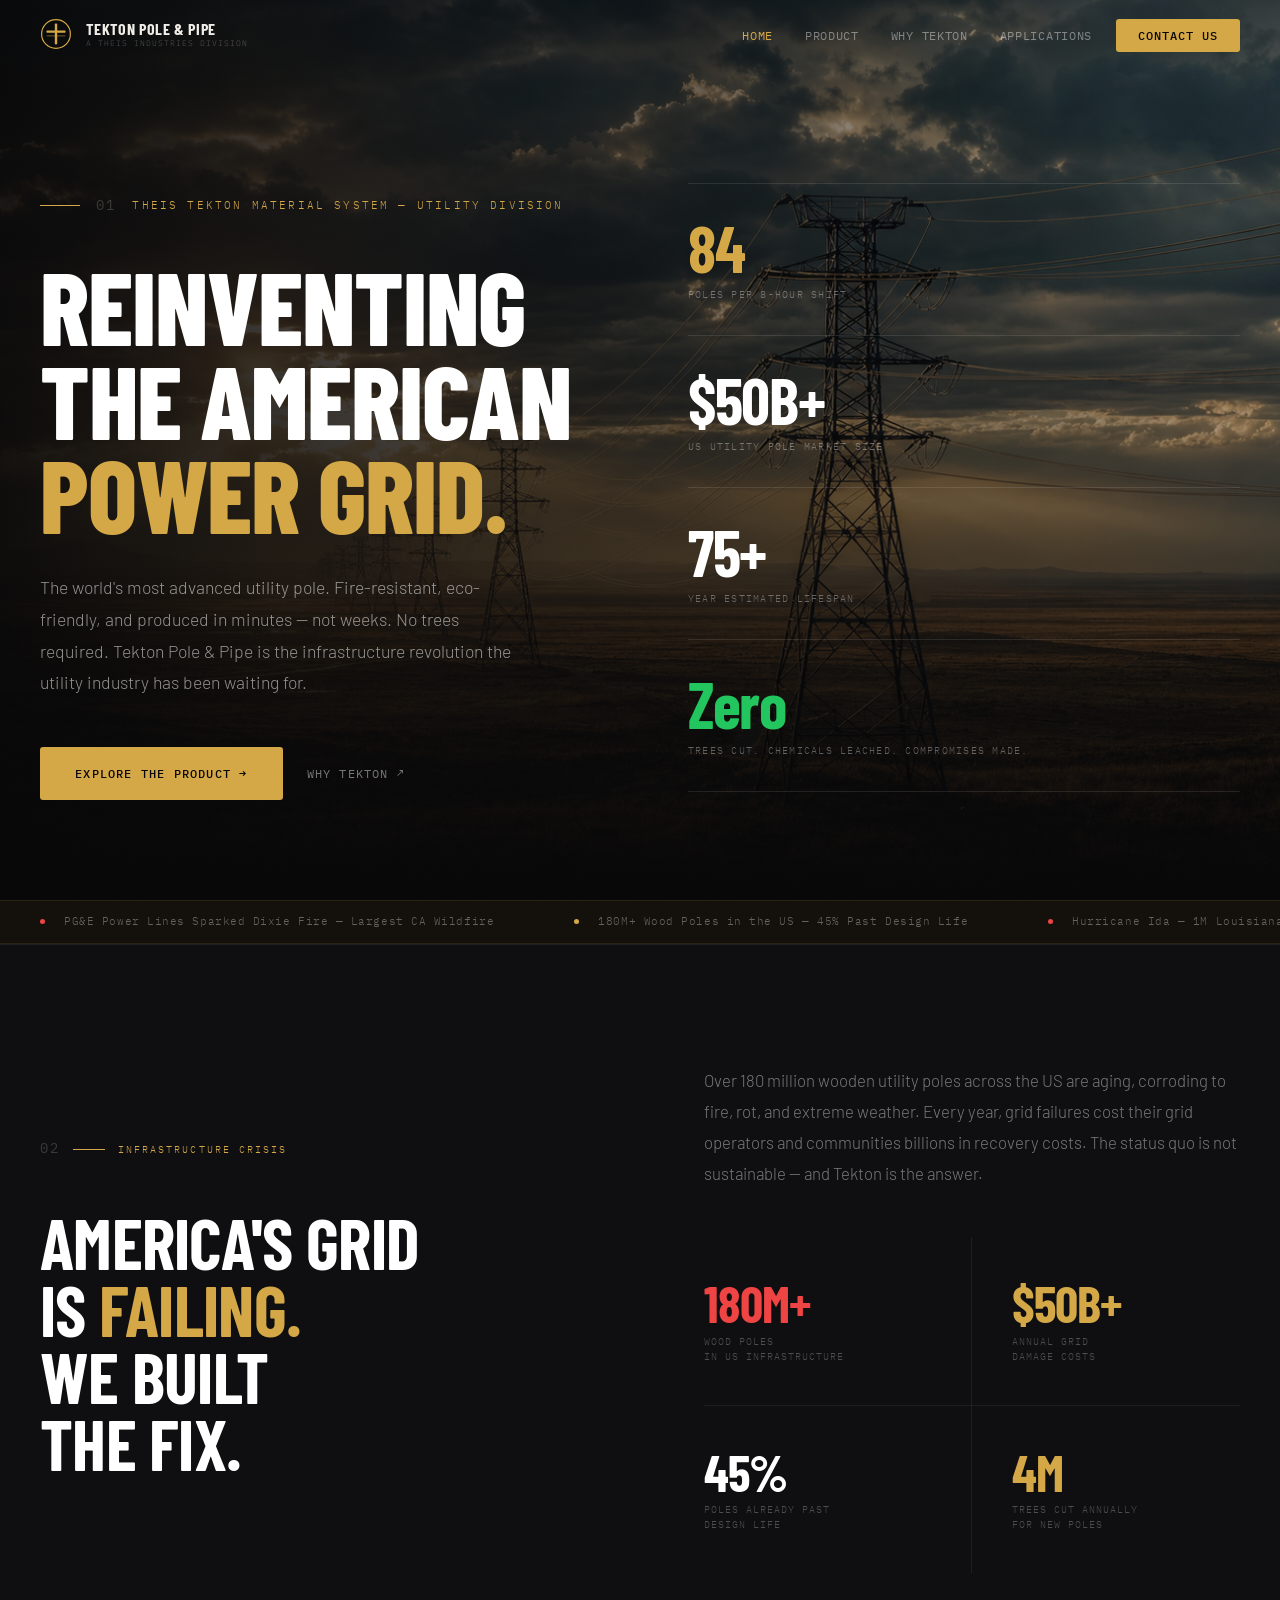
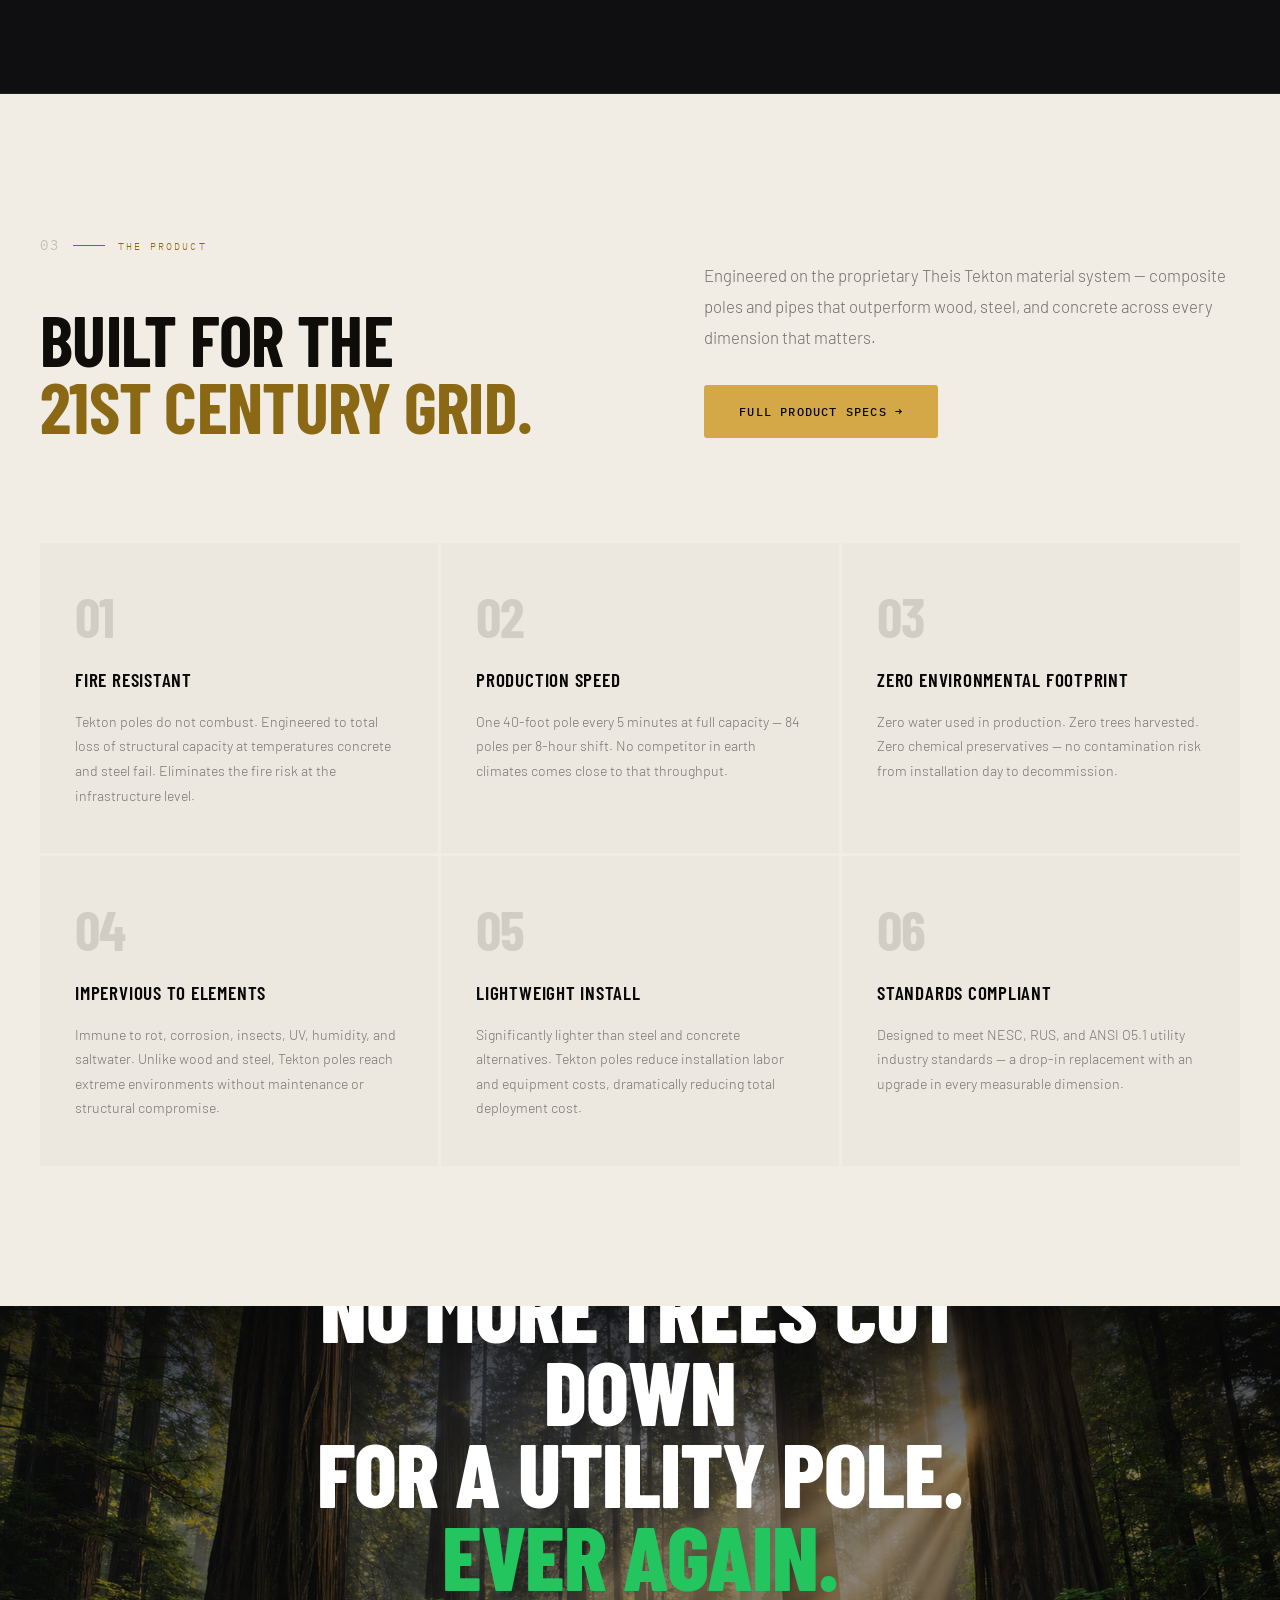
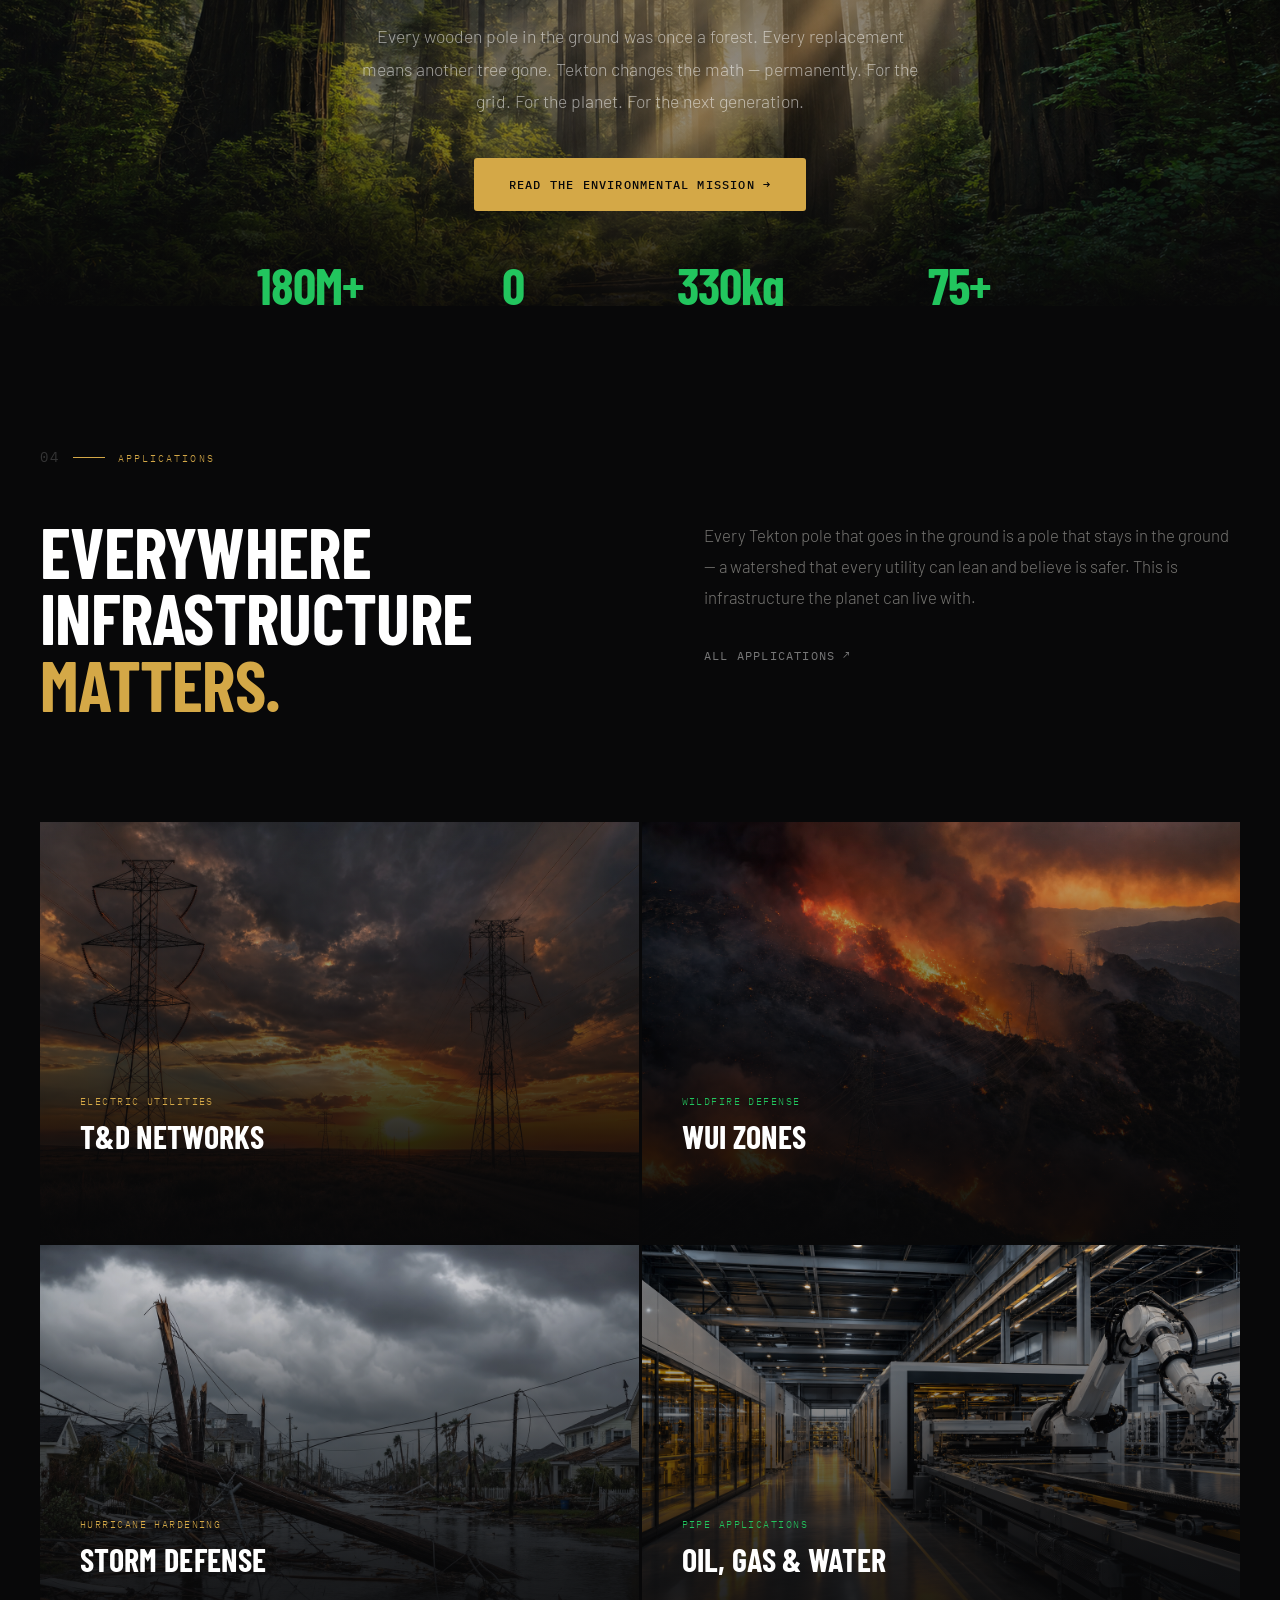
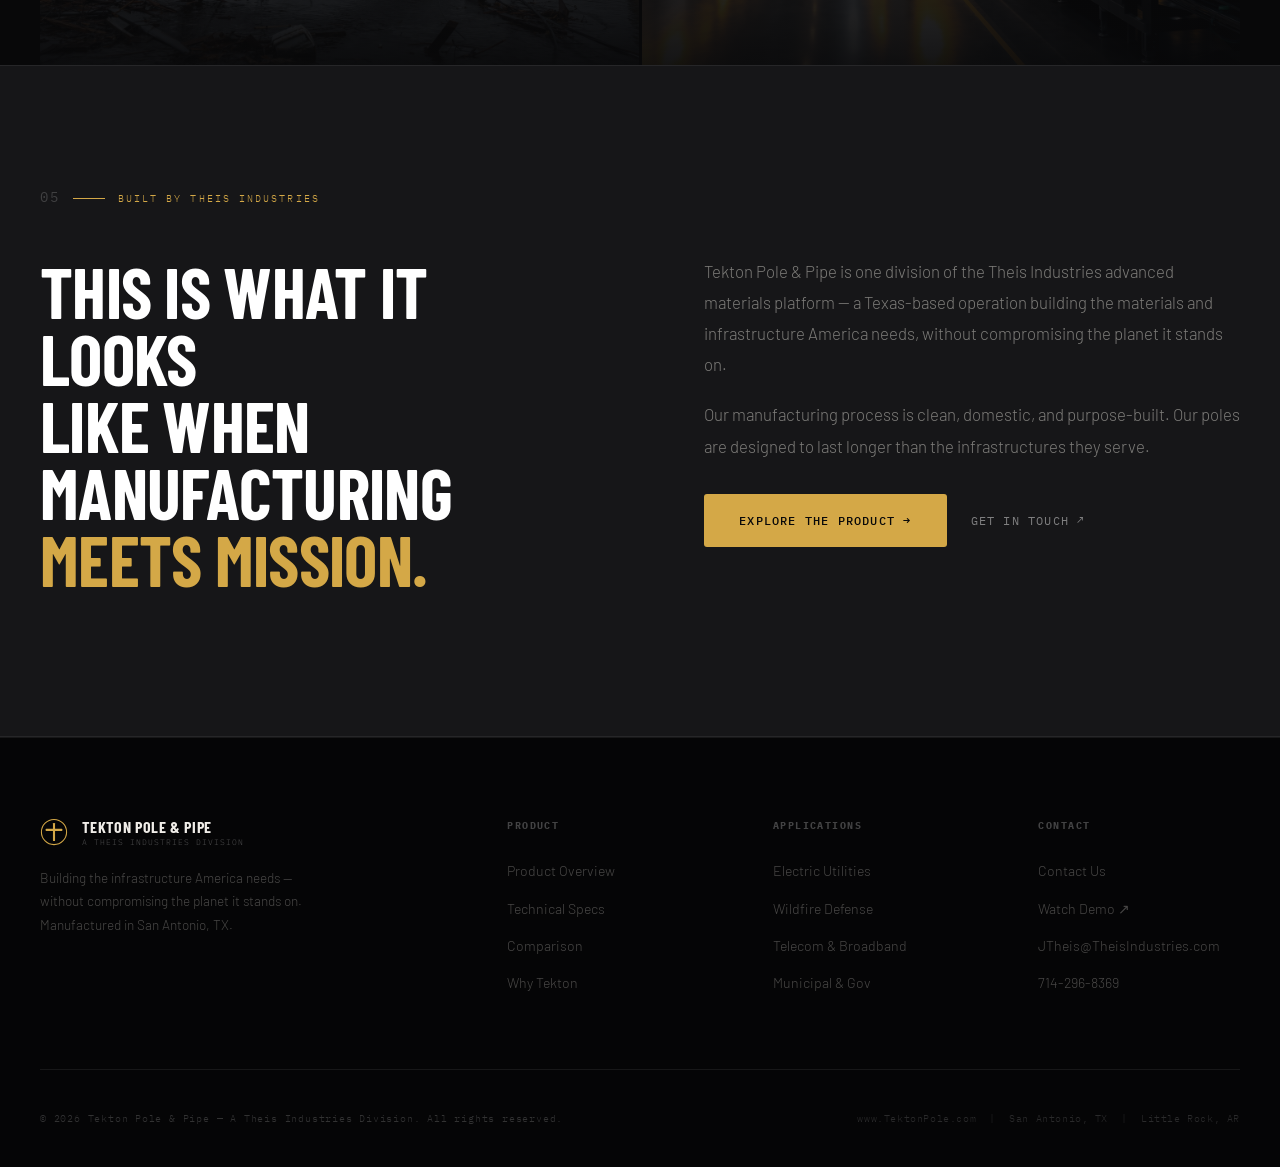
==== commit 9153c8f1: "Premium rebuild — Barlow Condensed typography, full page overhaul, editorial chapter system" ====
--- a/index.html
+++ b/index.html
@@ -3,29 +3,28 @@
 <head>
   <meta charset="UTF-8" />
   <meta name="viewport" content="width=device-width, initial-scale=1.0" />
-  <title>Tekton Pole & Pipe | Where Innovation Meets Infrastructure</title>
-  <meta name="description" content="The next generation utility pole. Fire-resistant, eco-friendly, produced in minutes — not weeks. Tekton Pole & Pipe is redefining American infrastructure." />
+  <title>Tekton Pole & Pipe | Reinventing American Infrastructure</title>
+  <meta name="description" content="The world's most advanced utility pole. Fire-resistant, eco-friendly, produced in minutes. No trees required. Tekton Pole & Pipe." />
   <link rel="preconnect" href="https://fonts.googleapis.com" />
   <link rel="preconnect" href="https://fonts.gstatic.com" crossorigin />
-  <link href="https://fonts.googleapis.com/css2?family=Outfit:wght@200;300;400;500;600;700&family=Inter:wght@300;400;500;600&display=swap" rel="stylesheet" />
   <link rel="stylesheet" href="styles.css" />
-  <link rel="stylesheet" href="home.css" />
 </head>
 <body>
+<div class="cursor-glow" id="cursorGlow"></div>
 
 <!-- NAV -->
 <nav id="navbar">
   <div class="nav-inner">
     <a href="index.html" class="nav-logo">
-      <svg class="nav-logo-svg" viewBox="0 0 40 40" fill="none" xmlns="http://www.w3.org/2000/svg" aria-label="Tekton Pole & Pipe logo">
-        <circle cx="20" cy="20" r="18" stroke="#e8c14a" stroke-width="1.5"/>
-        <rect x="18.25" y="7" width="3.5" height="26" fill="#e8c14a" rx="1"/>
-        <rect x="8" y="15.25" width="24" height="3.5" fill="#e8c14a" rx="1"/>
-        <rect x="8" y="21.25" width="24" height="2" fill="rgba(232,193,74,0.4)" rx="1"/>
+      <svg class="nav-logo-svg" viewBox="0 0 40 40" fill="none" xmlns="http://www.w3.org/2000/svg">
+        <circle cx="20" cy="20" r="18" stroke="#d4a847" stroke-width="1.5"/>
+        <rect x="18.5" y="7" width="3" height="26" fill="#d4a847" rx="1"/>
+        <rect x="8" y="15.5" width="24" height="3" fill="#d4a847" rx="1"/>
+        <rect x="8" y="21.5" width="24" height="1.5" fill="rgba(212,168,71,0.4)" rx="1"/>
       </svg>
       <div class="logo-text">
         <span class="logo-main">Tekton Pole & Pipe</span>
-        <span class="logo-sub">Where Innovation Meets Infrastructure</span>
+        <span class="logo-sub">A Theis Industries Division</span>
       </div>
     </a>
     <ul class="nav-links">
@@ -45,203 +44,237 @@
   <a href="product.html">Product</a>
   <a href="why-tekton.html">Why Tekton</a>
   <a href="applications.html">Applications</a>
-  <a href="contact.html" class="mobile-cta">Contact Us</a>
+  <a href="contact.html">Contact Us</a>
 </div>
 
 <!-- HERO -->
-<section class="hero" id="hero">
+<section class="hero">
   <div class="hero-bg"></div>
-  <div class="hero-grid-overlay"></div>
-  <div class="glow-orb orb1"></div>
-  <div class="glow-orb orb2"></div>
-  <div class="cursor-glow" id="cursorGlow"></div>
-
   <div class="hero-inner">
-    <div class="hero-content">
-      <div class="hero-eyebrow">Theis Tekton Material System — Utility Division</div>
-      <h1 class="hero-headline">
-        Reinventing the<br/>
-        <span class="typewriter-wrap">American <span class="type-accent" id="typewriter">Power Grid</span></span>
-      </h1>
+    <div class="hero-left reveal">
+      <div class="hero-chapter">
+        <span class="ch-num">01</span>
+        Theis Tekton Material System — Utility Division
+      </div>
+      <h1>Reinventing<br/>the American<br/><em>Power Grid.</em></h1>
       <p class="hero-sub">The world's most advanced utility pole. Fire-resistant, eco-friendly, and produced in minutes — not weeks. No trees required. Tekton Pole & Pipe is the infrastructure revolution the utility industry has been waiting for.</p>
-      <div class="hero-btns">
+      <div class="hero-actions">
         <a href="product.html" class="btn-primary">Explore the Product →</a>
         <a href="why-tekton.html" class="btn-ghost">Why Tekton</a>
       </div>
     </div>
-
-    <div class="hero-right">
-      <div class="hero-stat-stack">
-        <div class="stat-card reveal">
-          <div class="stat-num" id="poleStat">0</div>
-          <div class="stat-label">Poles per 8-hr Shift</div>
-        </div>
-        <div class="stat-card reveal">
-          <div class="stat-num">$<span id="marketStat">0</span>B+</div>
-          <div class="stat-label">Utility Pole Market Size</div>
-        </div>
-        <div class="stat-card reveal">
-          <div class="stat-num" id="lifeStat">0</div>
-          <div class="stat-label">Year Estimated Lifespan</div>
-        </div>
-        <div class="stat-card reveal">
-          <div class="stat-num" id="waterStat">0</div>
-          <div class="stat-label">Gallons of Water Used in Production</div>
-        </div>
-        <div class="stat-card wide reveal">
-          <div class="stat-num" style="color:#22c55e;">Zero</div>
-          <div class="stat-label">No trees cut. No chemicals leached.<br/>No compromises on the planet.</div>
-        </div>
-      </div>
-    </div>
-  </div>
-</section>
-
-<!-- INFRASTRUCTURE CRISIS -->
-<section class="crisis-section" id="problem">
-  <div class="crisis-header">
-    <div class="crisis-badge">Infrastructure Crisis</div>
-    <h2>America's Grid Is Failing.<br/>We Built the Fix.</h2>
-    <p>Over 180 million wooden utility poles across the U.S. are aging, vulnerable to fire, rot, and extreme weather. Every year, grid failures cost lives and billions in recovery. The status quo is not sustainable — and Tekton is the answer.</p>
-  </div>
-
-  <div class="crisis-counters">
-    <div class="crisis-stat reveal">
-      <div class="crisis-num" id="agingPoles">0</div>
-      <div class="crisis-label">Aging Wood Poles in the US</div>
-    </div>
-    <div class="crisis-stat reveal">
-      <div class="crisis-num">$<span id="stormCost">0</span>B+</div>
-      <div class="crisis-label">Annual Storm Damage Costs</div>
-    </div>
-    <div class="crisis-stat reveal">
-      <div class="crisis-num" id="wildfireStart">0</div>
-      <div class="crisis-label">Wildfires Linked to Power Lines (2015–2024)</div>
-    </div>
-    <div class="crisis-stat reveal">
-      <div class="crisis-num" id="outageHours">0</div>
-      <div class="crisis-label">Avg. Annual Outage Hours Per Customer</div>
-    </div>
-  </div>
-
-  <div class="ticker-wrapper">
-    <div class="ticker-label">Grid Failures &amp; Infrastructure Events — Ongoing</div>
-    <div class="ticker-track">
-      <div class="ticker-inner" id="tickerInner"></div>
-    </div>
-  </div>
-</section>
-
-<!-- PRODUCT TEASER -->
-<section class="product-section" id="product">
-  <div class="section-wrap">
-    <div class="section-eyebrow">The Product</div>
-    <h2 class="section-title">Built for the<br/><strong>21st Century Grid</strong></h2>
-    <p class="section-sub">Engineered on the proprietary Theis Tekton material system — composite poles and pipes that outperform wood, steel, and concrete across every dimension that matters.</p>
-
-    <div class="product-grid">
-      <div class="product-card reveal">
-        <div class="pcard-icon">🔥</div>
-        <h3>Fire-Resistant</h3>
-        <p>Tekton poles do not combust. Engineered to stop wildfires before they start — unparalleled fire resistance at the infrastructure level.</p>
-      </div>
-      <div class="product-card reveal">
-        <div class="pcard-icon">⚡</div>
-        <h3>Production Speed</h3>
-        <p>One 40-foot pole every 5 minutes at full production — 84 poles per 8-hour shift, per line. No competitor on earth comes close.</p>
-      </div>
-      <div class="product-card reveal">
-        <div class="pcard-icon">🌿</div>
-        <h3>Zero Environmental Footprint</h3>
-        <p>Zero water consumption in production. Remarkably low CO₂ emissions. No trees harvested. No chemicals leached into soil or groundwater.</p>
-      </div>
-      <div class="product-card reveal">
-        <div class="pcard-icon">🛡️</div>
-        <h3>Impervious to Elements</h3>
-        <p>Immune to rot, termites, UV rays, hurricanes, and extreme weather. Built to outlast wood poles by decades with virtually zero maintenance.</p>
-      </div>
-      <div class="product-card reveal">
-        <div class="pcard-icon">🏗️</div>
-        <h3>Lightweight Installation</h3>
-        <p>No heavy equipment required. Lightweight design cuts installation time and labor cost — making every crew faster and every project cheaper.</p>
-      </div>
-      <div class="product-card reveal">
-        <div class="pcard-icon">📐</div>
-        <h3>Regulatory Ready</h3>
-        <p>Engineered to meet NESC, RUS, and ANSI utility pole standards. Validated through rigorous third-party testing. Ready for immediate deployment.</p>
-      </div>
-    </div>
-
-    <div style="text-align:center; margin-top:3.5rem;">
-      <a href="product.html" class="btn-primary">Full Product Specs →</a>
-    </div>
-  </div>
-</section>
-
-<!-- NO MORE TREES BANNER -->
-<section class="notrees-banner">
-  <div class="section-wrap">
-    <div class="section-eyebrow" style="justify-content:center;">Environmental Revolution</div>
-    <h2>No more trees cut down<br/>for a utility pole. <em>Ever again.</em></h2>
-    <p>Every Tekton pole that goes in the ground is a tree that stays in the forest. A watershed that stays clean. A community that stays safer. This is infrastructure the planet can live with.</p>
-    <a href="why-tekton.html" class="btn-primary">Read Our Environmental Mission →</a>
-    <div class="notrees-stats">
-      <div class="reveal">
-        <span class="ntstat-num">180M+</span>
-        <span class="ntstat-label">Wooden Poles to Replace</span>
-      </div>
-      <div class="reveal">
-        <span class="ntstat-num">0</span>
-        <span class="ntstat-label">Trees Required per Pole</span>
-      </div>
-      <div class="reveal">
-        <span class="ntstat-num">330</span>
-        <span class="ntstat-label">CO₂ kg per 1,000 Poles (vs. 1,460 for Steel)</span>
-      </div>
-      <div class="reveal">
-        <span class="ntstat-num">75+</span>
-        <span class="ntstat-label">Year Lifespan — More Than Double Wood</span>
-      </div>
-    </div>
-  </div>
-</section>
-
-<!-- APPLICATIONS TEASER -->
-<section class="product-section" style="background: linear-gradient(180deg, #060608 0%, #0c0c10 100%);">
-  <div class="section-wrap">
-    <div class="section-eyebrow">Applications</div>
-    <h2 class="section-title">Everywhere<br/><strong>Infrastructure Matters</strong></h2>
-    <p class="section-sub">From utility companies and telecom networks to municipalities and wildfire defense, Tekton poles are engineered for every environment where reliability cannot be compromised.</p>
-
-    <div class="app-grid" style="grid-template-columns: repeat(2,1fr);">
-      <div class="app-card gold reveal">
-        <span class="app-icon">🏭</span>
-        <h3>Electric Utilities</h3>
-        <p>Direct replacements for aging wood poles across transmission and distribution networks. Drop-in compatible. Standards-compliant.</p>
-        <div class="app-tags"><span class="app-tag gold-tag">T&D Networks</span><span class="app-tag gold-tag">Grid Hardening</span><span class="app-tag gray-tag">NESC Compliant</span></div>
-      </div>
-      <div class="app-card green reveal">
-        <span class="app-icon">🌲</span>
-        <h3>Wildfire Defense</h3>
-        <p>Fireproof infrastructure in high-risk zones. Where wood poles become kindling, Tekton poles hold the line.</p>
-        <div class="app-tags"><span class="app-tag green-tag">Fire Zones</span><span class="app-tag green-tag">CAL FIRE Ready</span><span class="app-tag gray-tag">WUI Corridors</span></div>
-      </div>
-      <div class="app-card blue reveal">
-        <span class="app-icon">📡</span>
-        <h3>Telecom & Broadband</h3>
-        <p>Lightweight, durable poles for broadband expansion into rural and urban markets. Lower install cost, longer service life.</p>
-        <div class="app-tags"><span class="app-tag blue-tag">Rural Broadband</span><span class="app-tag blue-tag">5G Infrastructure</span><span class="app-tag gray-tag">USDA RUS</span></div>
-      </div>
-      <div class="app-card red reveal">
-        <span class="app-icon">🏛️</span>
-        <h3>Municipal &amp; Government</h3>
-        <p>Municipalities, state DOTs, and federal infrastructure programs requiring modern, resilient, ESG-compliant materials.</p>
-        <div class="app-tags"><span class="app-tag red-tag">State DOT</span><span class="app-tag red-tag">Federal Infra</span><span class="app-tag gray-tag">ESG Compliant</span></div>
-      </div>
-    </div>
-
-    <div style="text-align:center; margin-top:3rem;">
-      <a href="applications.html" class="btn-ghost">All Applications →</a>
+    <div class="hero-stats-col reveal">
+      <div class="hero-stat-item">
+        <div class="hsi-num gold">84</div>
+        <div class="hsi-label">Poles per 8-hour shift</div>
+      </div>
+      <div class="hero-stat-item">
+        <div class="hsi-num">$50B+</div>
+        <div class="hsi-label">US Utility Pole Market Size</div>
+      </div>
+      <div class="hero-stat-item">
+        <div class="hsi-num">75+</div>
+        <div class="hsi-label">Year Estimated Lifespan</div>
+      </div>
+      <div class="hero-stat-item">
+        <div class="hsi-num green">Zero</div>
+        <div class="hsi-label">Trees Cut. Chemicals Leached. Compromises Made.</div>
+      </div>
+    </div>
+  </div>
+</section>
+
+<!-- TICKER -->
+<div class="ticker-band" aria-hidden="true">
+  <div class="ticker-track" id="tickerTrack">
+    <span class="ticker-item"><span class="ticker-dot red"></span>PG&E Power Lines Sparked Dixie Fire — Largest CA Wildfire</span>
+    <span class="ticker-item"><span class="ticker-dot gold"></span>180M+ Wood Poles in the US — 45% Past Design Life</span>
+    <span class="ticker-item"><span class="ticker-dot red"></span>Hurricane Ida — 1M Louisiana Customers Without Power 2+ Weeks</span>
+    <span class="ticker-item"><span class="ticker-dot gold"></span>Creosote-Treated Poles Contaminating Groundwater in 47 States</span>
+    <span class="ticker-item"><span class="ticker-dot red"></span>Texas Winter Storm — 4.5M Homes Without Power, Pole Failures Cited</span>
+    <span class="ticker-item"><span class="ticker-dot gold"></span>EPA Lists Wood Pole Preservatives as Hazardous Substances</span>
+    <span class="ticker-item"><span class="ticker-dot red"></span>Maui Wildfires — Power Line Blamed, $4B+ in Damage</span>
+    <span class="ticker-item"><span class="ticker-dot gold"></span>US Spends $15B+ Annually Replacing Failed Wood Poles</span>
+    <span class="ticker-item"><span class="ticker-dot red"></span>4 Million Trees Cut Down Annually for US Utility Poles</span>
+    <span class="ticker-item"><span class="ticker-dot gold"></span>IIJA Allocates $65B for Grid Hardening — Composite Poles Eligible</span>
+    <span class="ticker-item"><span class="ticker-dot red"></span>PG&E Power Lines Sparked Dixie Fire — Largest CA Wildfire</span>
+    <span class="ticker-item"><span class="ticker-dot gold"></span>180M+ Wood Poles in the US — 45% Past Design Life</span>
+    <span class="ticker-item"><span class="ticker-dot red"></span>Hurricane Ida — 1M Louisiana Customers Without Power 2+ Weeks</span>
+    <span class="ticker-item"><span class="ticker-dot gold"></span>Creosote-Treated Poles Contaminating Groundwater in 47 States</span>
+    <span class="ticker-item"><span class="ticker-dot red"></span>Texas Winter Storm — 4.5M Homes Without Power, Pole Failures Cited</span>
+    <span class="ticker-item"><span class="ticker-dot gold"></span>EPA Lists Wood Pole Preservatives as Hazardous Substances</span>
+    <span class="ticker-item"><span class="ticker-dot red"></span>Maui Wildfires — Power Line Blamed, $4B+ in Damage</span>
+    <span class="ticker-item"><span class="ticker-dot gold"></span>US Spends $15B+ Annually Replacing Failed Wood Poles</span>
+    <span class="ticker-item"><span class="ticker-dot red"></span>4 Million Trees Cut Down Annually for US Utility Poles</span>
+    <span class="ticker-item"><span class="ticker-dot gold"></span>IIJA Allocates $65B for Grid Hardening — Composite Poles Eligible</span>
+  </div>
+</div>
+
+<!-- CRISIS BAND -->
+<section class="crisis-band">
+  <div class="section-wrap">
+    <div class="crisis-band-inner">
+      <div class="reveal">
+        <div class="ch-label"><span class="ch-num">02</span><span class="ch-line"></span>Infrastructure Crisis</div>
+        <h2 class="section-h2">America's Grid<br/>Is <em>Failing.</em><br/>We Built<br/>the Fix.</h2>
+      </div>
+      <div>
+        <p class="section-body" style="margin-bottom:3rem;">Over 180 million wooden utility poles across the US are aging, corroding to fire, rot, and extreme weather. Every year, grid failures cost their grid operators and communities billions in recovery costs. The status quo is not sustainable — and Tekton is the answer.</p>
+        <div class="crisis-stats-grid reveal">
+          <div class="cstat">
+            <div class="cstat-num red">180M+</div>
+            <div class="cstat-label">Wood poles<br/>in US infrastructure</div>
+          </div>
+          <div class="cstat">
+            <div class="cstat-num gold">$50B+</div>
+            <div class="cstat-label">Annual grid<br/>damage costs</div>
+          </div>
+          <div class="cstat">
+            <div class="cstat-num">45%</div>
+            <div class="cstat-label">Poles already past<br/>design life</div>
+          </div>
+          <div class="cstat">
+            <div class="cstat-num gold">4M</div>
+            <div class="cstat-label">Trees cut annually<br/>for new poles</div>
+          </div>
+        </div>
+      </div>
+    </div>
+  </div>
+</section>
+
+<!-- PRODUCT FEATURES — PAPER SECTION -->
+<section class="paper-section">
+  <div class="section-wrap">
+    <div style="display:grid; grid-template-columns:1fr 1fr; gap:8rem; align-items:center; margin-bottom:5rem;">
+      <div class="reveal">
+        <div class="ch-label"><span class="ch-num">03</span><span class="ch-line"></span>The Product</div>
+        <h2 class="section-h2" style="color:#0f0d0a;">Built for the<br/><em>21st Century Grid.</em></h2>
+      </div>
+      <div class="reveal">
+        <p class="section-body">Engineered on the proprietary Theis Tekton material system — composite poles and pipes that outperform wood, steel, and concrete across every dimension that matters.</p>
+        <a href="product.html" class="btn-primary" style="margin-top:2rem; display:inline-flex;">Full Product Specs →</a>
+      </div>
+    </div>
+    <div class="feature-list reveal">
+      <div class="feature-item">
+        <div class="fi-num">01</div>
+        <div class="fi-title">Fire Resistant</div>
+        <div class="fi-body">Tekton poles do not combust. Engineered to total loss of structural capacity at temperatures concrete and steel fail. Eliminates the fire risk at the infrastructure level.</div>
+      </div>
+      <div class="feature-item">
+        <div class="fi-num">02</div>
+        <div class="fi-title">Production Speed</div>
+        <div class="fi-body">One 40-foot pole every 5 minutes at full capacity — 84 poles per 8-hour shift. No competitor in earth climates comes close to that throughput.</div>
+      </div>
+      <div class="feature-item">
+        <div class="fi-num">03</div>
+        <div class="fi-title">Zero Environmental Footprint</div>
+        <div class="fi-body">Zero water used in production. Zero trees harvested. Zero chemical preservatives — no contamination risk from installation day to decommission.</div>
+      </div>
+      <div class="feature-item">
+        <div class="fi-num">04</div>
+        <div class="fi-title">Impervious to Elements</div>
+        <div class="fi-body">Immune to rot, corrosion, insects, UV, humidity, and saltwater. Unlike wood and steel, Tekton poles reach extreme environments without maintenance or structural compromise.</div>
+      </div>
+      <div class="feature-item">
+        <div class="fi-num">05</div>
+        <div class="fi-title">Lightweight Install</div>
+        <div class="fi-body">Significantly lighter than steel and concrete alternatives. Tekton poles reduce installation labor and equipment costs, dramatically reducing total deployment cost.</div>
+      </div>
+      <div class="feature-item">
+        <div class="fi-num">06</div>
+        <div class="fi-title">Standards Compliant</div>
+        <div class="fi-body">Designed to meet NESC, RUS, and ANSI O5.1 utility industry standards — a drop-in replacement with an upgrade in every measurable dimension.</div>
+      </div>
+    </div>
+  </div>
+</section>
+
+<!-- NO MORE TREES — FULL BLEED -->
+<section class="notrees-section">
+  <div class="notrees-bg"></div>
+  <div class="notrees-content reveal">
+    <h2>No more trees cut down<br/>for a utility pole.<br/><em>Ever again.</em></h2>
+    <p>Every wooden pole in the ground was once a forest. Every replacement means another tree gone. Tekton changes the math — permanently. For the grid. For the planet. For the next generation.</p>
+    <a href="why-tekton.html" class="btn-primary" style="display:inline-flex; margin:0 auto;">Read the Environmental Mission →</a>
+    <div class="notrees-nums">
+      <div class="nn-item">
+        <div class="nn-num">180M+</div>
+        <div class="nn-label">Wood poles<br/>to be replaced</div>
+      </div>
+      <div class="nn-item">
+        <div class="nn-num">0</div>
+        <div class="nn-label">Trees required<br/>per Tekton pole</div>
+      </div>
+      <div class="nn-item">
+        <div class="nn-num">330kg</div>
+        <div class="nn-label">CO₂ per 1,000 poles<br/>vs. 1,460 for steel</div>
+      </div>
+      <div class="nn-item">
+        <div class="nn-num">75+</div>
+        <div class="nn-label">Year lifespan<br/>vs. 30–40 for wood</div>
+      </div>
+    </div>
+  </div>
+</section>
+
+<!-- APPLICATIONS -->
+<section class="apps-section">
+  <div class="section-wrap">
+    <div style="display:grid; grid-template-columns:1fr 1fr; gap:8rem; align-items:center; margin-bottom:0;">
+      <div class="reveal">
+        <div class="ch-label"><span class="ch-num">04</span><span class="ch-line"></span>Applications</div>
+        <h2 class="section-h2">Everywhere<br/>Infrastructure<br/><em>Matters.</em></h2>
+      </div>
+      <div class="reveal">
+        <p class="section-body">Every Tekton pole that goes in the ground is a pole that stays in the ground — a watershed that every utility can lean and believe is safer. This is infrastructure the planet can live with.</p>
+        <a href="applications.html" class="btn-ghost" style="margin-top:2rem; display:inline-flex;">All Applications</a>
+      </div>
+    </div>
+  </div>
+  <div style="max-width:var(--max); margin:5rem auto 0; padding:0 var(--pad);">
+    <div class="apps-grid reveal">
+      <div class="app-tile">
+        <div class="app-tile-bg" style="background-image:url('images/utility-grid.png');"></div>
+        <div class="app-tile-overlay"></div>
+        <div class="app-tile-content">
+          <div class="app-tile-tag">Electric Utilities</div>
+          <div class="app-tile-title">T&D Networks</div>
+          <div class="app-tile-body">Over 180 million wood poles in the US T&D network are aging. Tekton is the drop-in replacement the industry has been waiting for.</div>
+          <div class="app-tile-arrow"><a href="applications.html" style="color:inherit; text-decoration:none;">Learn More →</a></div>
+        </div>
+      </div>
+      <div class="app-tile">
+        <div class="app-tile-bg" style="background-image:url('images/wildfire.png');"></div>
+        <div class="app-tile-overlay"></div>
+        <div class="app-tile-content">
+          <div class="app-tile-tag green">Wildfire Defense</div>
+          <div class="app-tile-title">WUI Zones</div>
+          <div class="app-tile-body">Tekton poles do not combust. In wildfire-prone terrain, replacing wood with Tekton turns a liability into a firebreak.</div>
+          <div class="app-tile-arrow"><a href="applications.html" style="color:inherit; text-decoration:none;">Learn More →</a></div>
+        </div>
+      </div>
+      <div class="app-tile">
+        <div class="app-tile-bg" style="background-image:url('images/hurricane.png');"></div>
+        <div class="app-tile-overlay"></div>
+        <div class="app-tile-content">
+          <div class="app-tile-tag">Hurricane Hardening</div>
+          <div class="app-tile-title">Storm Defense</div>
+          <div class="app-tile-body">Rated for extreme wind and impact. Doesn't rot, doesn't absorb moisture. Tekton poles don't become structural liabilities after a storm.</div>
+          <div class="app-tile-arrow"><a href="applications.html" style="color:inherit; text-decoration:none;">Learn More →</a></div>
+        </div>
+      </div>
+      <div class="app-tile">
+        <div class="app-tile-bg" style="background-image:url('images/manufacturing.png');"></div>
+        <div class="app-tile-overlay"></div>
+        <div class="app-tile-content">
+          <div class="app-tile-tag green">Pipe Applications</div>
+          <div class="app-tile-title">Oil, Gas & Water</div>
+          <div class="app-tile-body">The same Theis Tekton material system powers a second product category — composite piping for oil, gas, and water infrastructure.</div>
+          <div class="app-tile-arrow"><a href="applications.html" style="color:inherit; text-decoration:none;">Learn More →</a></div>
+        </div>
+      </div>
     </div>
   </div>
 </section>
@@ -249,40 +282,50 @@
 <!-- MISSION STRIP -->
 <section class="mission-strip">
   <div class="section-wrap">
-    <div class="section-eyebrow" style="justify-content:center;">Built By Theis Industries</div>
-    <h2>This is what it looks like<br/>when <em>manufacturing meets mission.</em></h2>
-    <p>Tekton Pole & Pipe is a division of Theis Industries — a multi-division platform building the advanced materials of tomorrow, manufactured in America, today.</p>
-    <div style="display:flex; gap:1rem; justify-content:center; flex-wrap:wrap;">
-      <a href="product.html" class="btn-primary">Explore the Product →</a>
-      <a href="contact.html" class="btn-ghost">Get in Touch</a>
+    <div class="mission-strip-inner">
+      <div class="reveal">
+        <div class="ch-label"><span class="ch-num">05</span><span class="ch-line"></span>Built by Theis Industries</div>
+        <h2 class="section-h2">This is what it looks<br/>like when manufacturing<br/><em>meets mission.</em></h2>
+      </div>
+      <div class="reveal">
+        <p>Tekton Pole & Pipe is one division of the Theis Industries advanced materials platform — a Texas-based operation building the materials and infrastructure America needs, without compromising the planet it stands on.</p>
+        <p>Our manufacturing process is clean, domestic, and purpose-built. Our poles are designed to last longer than the infrastructures they serve.</p>
+        <div class="actions">
+          <a href="product.html" class="btn-primary">Explore the Product →</a>
+          <a href="contact.html" class="btn-ghost">Get in Touch</a>
+        </div>
+      </div>
     </div>
   </div>
 </section>
 
 <!-- FOOTER -->
 <footer class="footer">
-  <div class="footer-inner">
-    <div class="footer-top">
+  <div class="section-wrap">
+    <div class="footer-inner">
       <div class="footer-brand">
-        <div class="logo-main">Tekton Pole & Pipe</div>
-        <div class="footer-tagline">A Theis Industries Division. Building the infrastructure America needs — without compromising the planet it stands on.</div>
+        <a href="index.html" class="nav-logo" style="margin-bottom:0;">
+          <svg width="28" height="28" viewBox="0 0 40 40" fill="none"><circle cx="20" cy="20" r="18" stroke="#d4a847" stroke-width="1.5"/><rect x="18.5" y="7" width="3" height="26" fill="#d4a847" rx="1"/><rect x="8" y="15.5" width="24" height="3" fill="#d4a847" rx="1"/></svg>
+          <div class="logo-text"><span class="logo-main">Tekton Pole & Pipe</span><span class="logo-sub">A Theis Industries Division</span></div>
+        </a>
+        <p>Building the infrastructure America needs — without compromising the planet it stands on. Manufactured in San Antonio, TX.</p>
       </div>
       <div class="footer-col">
-        <div class="footer-col-title">Product</div>
+        <h4>Product</h4>
         <a href="product.html">Product Overview</a>
         <a href="product.html#specs">Technical Specs</a>
-        <a href="product.html#compare">Comparison</a>
+        <a href="product.html#comparison">Comparison</a>
         <a href="why-tekton.html">Why Tekton</a>
       </div>
       <div class="footer-col">
-        <div class="footer-col-title">Applications</div>
+        <h4>Applications</h4>
         <a href="applications.html">Electric Utilities</a>
         <a href="applications.html">Wildfire Defense</a>
         <a href="applications.html">Telecom & Broadband</a>
         <a href="applications.html">Municipal & Gov</a>
       </div>
       <div class="footer-col">
-        <div class="footer-col-title">Contact</div>
+        <h4>Contact</h4>
         <a href="contact.html">Contact Us</a>
         <a href="https://youtu.be/yuhq6ckke2e" target="_blank">Watch Demo ↗</a>
         <a href="mailto:JTheis@TheisIndustries.com">JTheis@TheisIndustries.com</a>
@@ -290,8 +333,8 @@
       </div>
     </div>
     <div class="footer-bottom">
-      <div class="footer-copy">© 2026 Tekton Pole & Pipe | A Theis Industries Division. All rights reserved.</div>
-      <div class="footer-legal">www.TektonPole.com</div>
+      <span class="footer-copy">© 2026 Tekton Pole & Pipe — A Theis Industries Division. All rights reserved.</span>
+      <span class="footer-legal">www.TektonPole.com &nbsp;|&nbsp; San Antonio, TX &nbsp;|&nbsp; Little Rock, AR</span>
     </div>
   </div>
 </footer>
--- a/styles.css
+++ b/styles.css
@@ -1,816 +1,1423 @@
-/* ===== RESET & BASE ===== */
+/* =====================================================
+   TEKTON POLE & PIPE — PREMIUM REBUILD
+   Inspired by: Northvolt, TerraPower, CFS, Climeworks
+   ===================================================== */
+
+@import url('https://fonts.googleapis.com/css2?family=Barlow+Condensed:wght@300;400;500;600;700;800;900&family=Barlow:wght@300;400;500;600&family=IBM+Plex+Mono:wght@300;400;500&display=swap');
+
+/* ===== RESET ===== */
 *, *::before, *::after { margin: 0; padding: 0; box-sizing: border-box; }
 html { scroll-behavior: smooth; }
 body {
-  background: #060608;
-  color: #e8e6e1;
-  font-family: 'Inter', sans-serif;
-  font-size: 16px;
+  background: #080809;
+  color: #e2dfd8;
+  font-family: 'Barlow', sans-serif;
+  font-size: 17px;
   font-weight: 300;
-  line-height: 1.7;
+  line-height: 1.75;
   overflow-x: hidden;
+}
+
+/* ===== CSS VARIABLES ===== */
+:root {
+  --gold: #d4a847;
+  --gold-bright: #e8c14a;
+  --green: #22c55e;
+  --red: #ef4444;
+  --ink: #080809;
+  --ink-2: #0f0f12;
+  --ink-3: #161618;
+  --paper: #f2ede4;
+  --paper-2: #ede8df;
+  --text: #e2dfd8;
+  --text-dim: rgba(226,223,216,0.5);
+  --text-dimmer: rgba(226,223,216,0.3);
+  --border: rgba(255,255,255,0.07);
+  --border-gold: rgba(212,168,71,0.2);
+  --max: 1280px;
+  --pad: 2.5rem;
 }
 
 /* ===== NAV ===== */
 #navbar {
   position: fixed; top: 0; left: 0; right: 0; z-index: 1000;
-  background: rgba(6,6,8,0.85);
-  backdrop-filter: blur(20px);
-  -webkit-backdrop-filter: blur(20px);
-  border-bottom: 1px solid rgba(255,255,255,0.06);
-  transition: background 0.3s, border-color 0.3s;
-}
-#navbar.scrolled { background: rgba(6,6,8,0.97); border-bottom-color: rgba(232,193,74,0.12); }
+  height: 68px;
+  display: flex; align-items: center;
+  transition: background 0.4s, border-color 0.4s;
+}
+#navbar.scrolled {
+  background: rgba(8,8,9,0.94);
+  backdrop-filter: blur(24px);
+  -webkit-backdrop-filter: blur(24px);
+  border-bottom: 1px solid var(--border);
+}
 .nav-inner {
-  max-width: 1320px; margin: 0 auto;
+  max-width: var(--max); margin: 0 auto; width: 100%;
   display: flex; align-items: center; justify-content: space-between;
-  padding: 0 2.5rem; height: 72px;
-}
-.nav-logo { display: flex; align-items: center; gap: 0.85rem; text-decoration: none; }
-.nav-logo-svg { width: 36px; height: 36px; }
-.logo-text { display: flex; flex-direction: column; line-height: 1.2; }
-.logo-main { font-family: 'Outfit', sans-serif; font-weight: 600; font-size: 0.98rem; color: #f0ede8; letter-spacing: 0.01em; }
-.logo-sub { font-size: 0.6rem; color: rgba(255,255,255,0.3); letter-spacing: 0.1em; text-transform: uppercase; }
-.nav-links { display: flex; gap: 0.25rem; list-style: none; align-items: center; }
+  padding: 0 var(--pad);
+}
+.nav-logo { display: flex; align-items: center; gap: 0.9rem; text-decoration: none; }
+.nav-logo-svg { width: 32px; height: 32px; }
+.logo-text { display: flex; flex-direction: column; line-height: 1.15; }
+.logo-main {
+  font-family: 'Barlow Condensed', sans-serif; font-weight: 700;
+  font-size: 1rem; color: #f0ede8; letter-spacing: 0.04em; text-transform: uppercase;
+}
+.logo-sub {
+  font-family: 'IBM Plex Mono', monospace; font-size: 0.52rem;
+  color: rgba(255,255,255,0.28); letter-spacing: 0.12em; text-transform: uppercase;
+}
+.nav-links { display: flex; gap: 0; list-style: none; align-items: center; }
 .nav-links a {
-  font-family: 'Inter', sans-serif; font-size: 0.82rem; font-weight: 400;
-  color: rgba(255,255,255,0.5); text-decoration: none; letter-spacing: 0.01em;
-  transition: color 0.2s; padding: 0.5rem 0.85rem; border-radius: 6px;
-}
-.nav-links a:hover, .nav-links a.active { color: #e8c14a; }
-.nav-links a.active { background: rgba(232,193,74,0.06); }
+  font-family: 'IBM Plex Mono', monospace; font-size: 0.72rem; font-weight: 400;
+  color: rgba(255,255,255,0.42); text-decoration: none; letter-spacing: 0.06em;
+  text-transform: uppercase; transition: color 0.2s; padding: 0.5rem 1rem;
+}
+.nav-links a:hover, .nav-links a.active { color: var(--gold); }
 .nav-cta {
-  background: #e8c14a !important; color: #060608 !important;
-  padding: 0.48rem 1.2rem !important; border-radius: 7px;
-  font-weight: 600 !important; font-size: 0.82rem !important;
+  font-family: 'IBM Plex Mono', monospace !important;
+  font-size: 0.72rem !important; font-weight: 500 !important;
+  letter-spacing: 0.08em !important; text-transform: uppercase !important;
+  background: var(--gold) !important; color: var(--ink) !important;
+  padding: 0.55rem 1.4rem !important; border-radius: 3px !important;
   transition: background 0.2s, transform 0.15s !important;
-}
-.nav-cta:hover { background: #f5d06b !important; transform: translateY(-1px); }
-.hamburger { display: none; flex-direction: column; gap: 5px; background: none; border: none; cursor: pointer; padding: 6px; }
-.hamburger span { display: block; width: 22px; height: 1.5px; background: #e8c14a; border-radius: 2px; transition: 0.3s; }
+  margin-left: 0.5rem;
+}
+.nav-cta:hover { background: #e8c14a !important; transform: translateY(-1px); }
+.hamburger {
+  display: none; flex-direction: column; gap: 4px;
+  background: none; border: none; cursor: pointer; padding: 6px;
+}
+.hamburger span {
+  display: block; width: 20px; height: 1px;
+  background: var(--gold); transition: 0.3s;
+}
 .mobile-menu {
-  display: none; position: fixed; top: 72px; left: 0; right: 0;
-  background: rgba(6,6,8,0.99); border-bottom: 1px solid rgba(232,193,74,0.1);
-  padding: 1.5rem 2.5rem 2rem; z-index: 999;
-  backdrop-filter: blur(20px);
+  display: none; position: fixed; top: 68px; left: 0; right: 0;
+  background: rgba(8,8,9,0.99); border-bottom: 1px solid var(--border-gold);
+  padding: 2rem var(--pad) 2.5rem; z-index: 999;
 }
 .mobile-menu.open { display: block; }
 .mobile-menu a {
-  display: block; font-family: 'Inter', sans-serif;
-  font-size: 1rem; font-weight: 300; color: rgba(255,255,255,0.6);
-  text-decoration: none; padding: 0.85rem 0;
-  border-bottom: 1px solid rgba(255,255,255,0.05);
+  display: block; font-family: 'IBM Plex Mono', monospace;
+  font-size: 0.9rem; letter-spacing: 0.08em; text-transform: uppercase;
+  color: rgba(255,255,255,0.5); text-decoration: none;
+  padding: 0.9rem 0; border-bottom: 1px solid var(--border);
   transition: color 0.2s;
 }
-.mobile-menu a:hover { color: #e8c14a; }
-.mobile-menu .mobile-cta {
-  display: inline-block; margin-top: 1.5rem;
-  background: #e8c14a; color: #060608;
-  padding: 0.75rem 2rem; border-radius: 7px;
-  font-weight: 600; font-size: 0.9rem; text-decoration: none;
-}
+.mobile-menu a:hover { color: var(--gold); }
+.mobile-menu a:last-child { border-bottom: none; }
+
+/* ===== HOMEPAGE HERO ===== */
+.hero {
+  min-height: 100vh;
+  display: flex; align-items: flex-end;
+  position: relative; overflow: hidden;
+  padding: 0 0 100px;
+}
+.hero-bg {
+  position: absolute; inset: 0;
+  background-image: url('images/hero-grid.png');
+  background-size: cover; background-position: center 40%;
+}
+.hero-bg::after {
+  content: ''; position: absolute; inset: 0;
+  background:
+    linear-gradient(to right, rgba(8,8,9,0.92) 0%, rgba(8,8,9,0.55) 55%, rgba(8,8,9,0.15) 100%),
+    linear-gradient(to top, rgba(8,8,9,1) 0%, rgba(8,8,9,0.4) 35%, transparent 65%);
+}
+.hero-inner {
+  max-width: var(--max); margin: 0 auto; width: 100%;
+  padding: 0 var(--pad);
+  position: relative; z-index: 2;
+  display: grid; grid-template-columns: 1fr 1fr; gap: 6rem; align-items: flex-end;
+}
+.hero-left { max-width: 680px; }
+.hero-chapter {
+  font-family: 'IBM Plex Mono', monospace; font-size: 0.68rem;
+  color: var(--gold); letter-spacing: 0.2em; text-transform: uppercase;
+  margin-bottom: 2.5rem; display: flex; align-items: center; gap: 1rem;
+}
+.hero-chapter::before {
+  content: ''; display: block; width: 40px; height: 1px; background: var(--gold);
+}
+.hero h1 {
+  font-family: 'Barlow Condensed', sans-serif;
+  font-size: clamp(4.5rem, 8vw, 9rem);
+  font-weight: 800; line-height: 0.92;
+  color: #ffffff; letter-spacing: -0.01em;
+  text-transform: uppercase;
+  margin-bottom: 2rem;
+}
+.hero h1 em {
+  color: var(--gold); font-style: normal;
+  display: block;
+}
+.hero-sub {
+  font-family: 'Barlow', sans-serif; font-size: 1.1rem; font-weight: 300;
+  color: rgba(255,255,255,0.55); max-width: 480px; line-height: 1.8;
+  margin-bottom: 3rem;
+}
+.hero-actions { display: flex; align-items: center; gap: 1.5rem; }
+.btn-primary {
+  font-family: 'IBM Plex Mono', monospace; font-size: 0.75rem;
+  font-weight: 500; letter-spacing: 0.1em; text-transform: uppercase;
+  background: var(--gold); color: var(--ink);
+  padding: 1rem 2.2rem; border-radius: 3px;
+  text-decoration: none; transition: background 0.2s, transform 0.15s;
+  display: inline-flex; align-items: center; gap: 0.5rem;
+}
+.btn-primary:hover { background: #e8c14a; transform: translateY(-2px); }
+.btn-ghost {
+  font-family: 'IBM Plex Mono', monospace; font-size: 0.75rem;
+  font-weight: 400; letter-spacing: 0.1em; text-transform: uppercase;
+  color: rgba(255,255,255,0.45); text-decoration: none;
+  display: inline-flex; align-items: center; gap: 0.5rem;
+  transition: color 0.2s;
+}
+.btn-ghost:hover { color: #fff; }
+.btn-ghost::after { content: '↗'; font-size: 0.9em; }
+
+/* Hero right — stat column */
+.hero-stats-col {
+  display: flex; flex-direction: column; gap: 0; align-self: flex-end;
+  padding-bottom: 0.5rem;
+}
+.hero-stat-item {
+  padding: 2rem 0; border-top: 1px solid rgba(255,255,255,0.1);
+}
+.hero-stat-item:last-child { border-bottom: 1px solid rgba(255,255,255,0.1); }
+.hsi-num {
+  font-family: 'Barlow Condensed', sans-serif; font-weight: 700;
+  font-size: clamp(3rem, 5vw, 5.5rem); line-height: 1;
+  color: #fff; letter-spacing: -0.02em;
+}
+.hsi-num.gold { color: var(--gold); }
+.hsi-num.green { color: var(--green); }
+.hsi-label {
+  font-family: 'IBM Plex Mono', monospace; font-size: 0.65rem;
+  color: rgba(255,255,255,0.35); letter-spacing: 0.12em;
+  text-transform: uppercase; margin-top: 0.3rem;
+}
+
+/* ===== SECTION WRAP ===== */
+.section-wrap {
+  max-width: var(--max); margin: 0 auto; padding: 0 var(--pad);
+}
+
+/* ===== CHAPTER LABEL SYSTEM ===== */
+.ch-label {
+  font-family: 'IBM Plex Mono', monospace; font-size: 0.65rem;
+  color: var(--gold); letter-spacing: 0.2em; text-transform: uppercase;
+  display: flex; align-items: center; gap: 0.8rem; margin-bottom: 3rem;
+}
+.ch-num {
+  color: rgba(255,255,255,0.18); font-size: 0.85rem; font-weight: 400;
+}
+.ch-line { width: 32px; height: 1px; background: var(--gold); }
+
+/* Section headings */
+.section-h2 {
+  font-family: 'Barlow Condensed', sans-serif;
+  font-size: clamp(3rem, 5.5vw, 6rem);
+  font-weight: 700; line-height: 0.95;
+  color: #fff; text-transform: uppercase; letter-spacing: -0.01em;
+  margin-bottom: 1.5rem;
+}
+.section-h2 em { color: var(--gold); font-style: normal; }
+.section-h2.green em { color: var(--green); }
+.section-body {
+  font-family: 'Barlow', sans-serif; font-size: 1.05rem; font-weight: 300;
+  color: var(--text-dim); line-height: 1.85; max-width: 560px;
+}
+
+/* ===== CRISIS BAND (dark) ===== */
+.crisis-band {
+  background: var(--ink-2);
+  padding: 120px 0;
+  border-top: 1px solid var(--border);
+  border-bottom: 1px solid var(--border);
+}
+.crisis-band-inner {
+  display: grid; grid-template-columns: 1fr 1fr; gap: 8rem; align-items: center;
+}
+.crisis-stats-grid {
+  display: grid; grid-template-columns: 1fr 1fr; gap: 0;
+}
+.cstat {
+  padding: 2.5rem 2rem 2.5rem 0; border-bottom: 1px solid var(--border);
+}
+.cstat:nth-child(odd) { border-right: 1px solid var(--border); padding-right: 2.5rem; }
+.cstat:nth-child(even) { padding-left: 2.5rem; }
+.cstat:nth-child(3), .cstat:nth-child(4) { border-bottom: none; }
+.cstat-num {
+  font-family: 'Barlow Condensed', sans-serif; font-weight: 700;
+  font-size: clamp(2.8rem, 4vw, 4.5rem); line-height: 1; color: #fff;
+  letter-spacing: -0.02em;
+}
+.cstat-num.gold { color: var(--gold); }
+.cstat-num.red { color: var(--red); }
+.cstat-label {
+  font-family: 'IBM Plex Mono', monospace; font-size: 0.62rem;
+  color: var(--text-dimmer); letter-spacing: 0.1em; text-transform: uppercase;
+  margin-top: 0.4rem; line-height: 1.5;
+}
+
+/* ===== TICKER ===== */
+.ticker-band {
+  background: rgba(212,168,71,0.06);
+  border-top: 1px solid rgba(212,168,71,0.12);
+  border-bottom: 1px solid rgba(212,168,71,0.12);
+  overflow: hidden; padding: 0; height: 44px;
+  display: flex; align-items: center;
+}
+.ticker-track {
+  display: flex; gap: 0; white-space: nowrap;
+  animation: tickerRun 55s linear infinite;
+  will-change: transform;
+}
+.ticker-item {
+  display: inline-flex; align-items: center; gap: 1.2rem;
+  padding: 0 2.5rem;
+  font-family: 'IBM Plex Mono', monospace; font-size: 0.68rem;
+  letter-spacing: 0.05em; color: rgba(255,255,255,0.35);
+}
+.ticker-dot {
+  width: 5px; height: 5px; border-radius: 50%; flex-shrink: 0;
+}
+.ticker-dot.red { background: var(--red); }
+.ticker-dot.gold { background: var(--gold); }
+@keyframes tickerRun { from { transform: translateX(0); } to { transform: translateX(-50%); } }
+
+/* ===== PAPER SECTION (light) ===== */
+.paper-section {
+  background: var(--paper);
+  color: var(--ink);
+  padding: 140px 0;
+}
+.paper-section .section-h2 { color: var(--ink); }
+.paper-section .section-h2 em { color: #8B6914; }
+.paper-section .section-body { color: rgba(8,8,9,0.55); }
+.paper-section .ch-label { color: #8B6914; }
+.paper-section .ch-num { color: rgba(8,8,9,0.2); }
+.paper-section .ch-line { background: #8B6914; }
+
+/* Feature list in paper section */
+.feature-list {
+  display: grid; grid-template-columns: repeat(3, 1fr); gap: 3px;
+  margin-top: 5rem;
+}
+.feature-item {
+  background: var(--paper-2); padding: 2.8rem 2.2rem;
+  transition: background 0.3s;
+}
+.feature-item:hover { background: #e6e0d5; }
+.fi-num {
+  font-family: 'Barlow Condensed', sans-serif; font-weight: 700;
+  font-size: 3.5rem; color: rgba(8,8,9,0.12); line-height: 1;
+  margin-bottom: 1.2rem; letter-spacing: -0.02em;
+}
+.fi-title {
+  font-family: 'Barlow Condensed', sans-serif; font-weight: 600;
+  font-size: 1.2rem; text-transform: uppercase; letter-spacing: 0.04em;
+  color: var(--ink); margin-bottom: 0.8rem;
+}
+.fi-body {
+  font-family: 'Barlow', sans-serif; font-size: 0.88rem; font-weight: 300;
+  color: rgba(8,8,9,0.5); line-height: 1.75;
+}
+
+/* ===== NO MORE TREES — full bleed ===== */
+.notrees-section {
+  position: relative; height: 600px; overflow: hidden;
+  display: flex; align-items: center; justify-content: center;
+}
+.notrees-bg {
+  position: absolute; inset: 0;
+  background-image: url('images/hero-forest.png');
+  background-size: cover; background-position: center 40%;
+}
+.notrees-bg::after {
+  content: ''; position: absolute; inset: 0;
+  background: linear-gradient(180deg,
+    rgba(8,8,9,0.85) 0%,
+    rgba(8,8,9,0.45) 30%,
+    rgba(8,8,9,0.45) 70%,
+    rgba(8,8,9,0.92) 100%);
+}
+.notrees-content {
+  position: relative; z-index: 2; text-align: center;
+  max-width: 900px; padding: 0 var(--pad);
+}
+.notrees-content h2 {
+  font-family: 'Barlow Condensed', sans-serif;
+  font-size: clamp(3.5rem, 7vw, 8rem);
+  font-weight: 800; text-transform: uppercase; line-height: 0.92;
+  color: #fff; letter-spacing: -0.01em; margin-bottom: 1.5rem;
+}
+.notrees-content h2 em { color: var(--green); font-style: normal; display: block; }
+.notrees-content p {
+  font-family: 'Barlow', sans-serif; font-size: 1.1rem; font-weight: 300;
+  color: rgba(255,255,255,0.55); max-width: 560px; margin: 0 auto 2.5rem; line-height: 1.85;
+}
+.notrees-nums {
+  display: flex; justify-content: center; gap: 6rem; margin-top: 3rem;
+}
+.nn-item { text-align: center; }
+.nn-num {
+  font-family: 'Barlow Condensed', sans-serif; font-weight: 700;
+  font-size: clamp(2.5rem, 4vw, 4rem); color: var(--green); line-height: 1;
+  letter-spacing: -0.02em;
+}
+.nn-label {
+  font-family: 'IBM Plex Mono', monospace; font-size: 0.6rem;
+  color: rgba(255,255,255,0.3); letter-spacing: 0.12em; text-transform: uppercase;
+  margin-top: 0.4rem; line-height: 1.5;
+}
+
+/* ===== APPLICATIONS TEASER ===== */
+.apps-section { padding: 140px 0; background: var(--ink); }
+.apps-grid {
+  display: grid; grid-template-columns: repeat(2, 1fr); gap: 3px;
+  margin-top: 5rem;
+}
+.app-tile {
+  position: relative; height: 420px; overflow: hidden;
+  cursor: pointer;
+}
+.app-tile-bg {
+  position: absolute; inset: 0;
+  background-size: cover; background-position: center;
+  transition: transform 0.7s cubic-bezier(0.4,0,0.2,1);
+}
+.app-tile:hover .app-tile-bg { transform: scale(1.04); }
+.app-tile-overlay {
+  position: absolute; inset: 0;
+  background: linear-gradient(180deg, rgba(8,8,9,0.1) 0%, rgba(8,8,9,0.85) 75%, rgba(8,8,9,0.95) 100%);
+  transition: background 0.4s;
+}
+.app-tile:hover .app-tile-overlay {
+  background: linear-gradient(180deg, rgba(8,8,9,0.15) 0%, rgba(8,8,9,0.75) 65%, rgba(8,8,9,0.9) 100%);
+}
+.app-tile-content {
+  position: absolute; bottom: 0; left: 0; right: 0;
+  padding: 2.5rem;
+}
+.app-tile-tag {
+  font-family: 'IBM Plex Mono', monospace; font-size: 0.6rem;
+  letter-spacing: 0.15em; text-transform: uppercase;
+  color: var(--gold); margin-bottom: 0.6rem;
+}
+.app-tile-tag.green { color: var(--green); }
+.app-tile-title {
+  font-family: 'Barlow Condensed', sans-serif; font-weight: 700;
+  font-size: clamp(1.6rem, 2.5vw, 2.2rem); text-transform: uppercase;
+  color: #fff; line-height: 1.05; letter-spacing: 0.01em;
+  margin-bottom: 0.8rem;
+}
+.app-tile-body {
+  font-family: 'Barlow', sans-serif; font-size: 0.88rem; font-weight: 300;
+  color: rgba(255,255,255,0.5); line-height: 1.7;
+  max-height: 0; overflow: hidden;
+  transition: max-height 0.5s ease, opacity 0.4s ease;
+  opacity: 0;
+}
+.app-tile:hover .app-tile-body { max-height: 100px; opacity: 1; }
+.app-tile-arrow {
+  font-family: 'IBM Plex Mono', monospace; font-size: 0.7rem;
+  color: var(--gold); letter-spacing: 0.1em; text-transform: uppercase;
+  margin-top: 1rem; opacity: 0; transform: translateY(8px);
+  transition: opacity 0.3s, transform 0.3s;
+}
+.app-tile:hover .app-tile-arrow { opacity: 1; transform: translateY(0); }
+
+/* ===== MISSION STRIP ===== */
+.mission-strip {
+  background: var(--ink-3);
+  border-top: 1px solid var(--border);
+  border-bottom: 1px solid var(--border);
+  padding: 120px 0;
+}
+.mission-strip-inner {
+  display: grid; grid-template-columns: 1fr 1fr; gap: 8rem; align-items: center;
+}
+.mission-strip p {
+  font-family: 'Barlow', sans-serif; font-size: 1.05rem; font-weight: 300;
+  color: var(--text-dim); line-height: 1.85; margin-bottom: 1.2rem;
+}
+.mission-strip .actions { display: flex; gap: 1.5rem; margin-top: 2rem; align-items: center; }
 
 /* ===== PAGE HERO (inner pages) ===== */
 .page-hero {
-  min-height: 55vh; display: flex; flex-direction: column; justify-content: flex-end;
-  padding: 120px 2.5rem 80px; position: relative; overflow: hidden;
+  min-height: 70vh;
+  display: flex; align-items: flex-end;
+  position: relative; overflow: hidden;
+  padding: 0 0 90px;
 }
 .page-hero-bg {
   position: absolute; inset: 0;
-  background: radial-gradient(ellipse 80% 60% at 60% 30%, rgba(232,193,74,0.07) 0%, transparent 65%),
-              linear-gradient(180deg, #060608 0%, #0c0c10 100%);
-}
-.page-hero-content { position: relative; z-index: 2; max-width: 1320px; margin: 0 auto; width: 100%; }
-.page-hero-eyebrow {
-  font-family: 'Inter', sans-serif; font-size: 0.7rem;
-  letter-spacing: 0.16em; color: #e8c14a;
-  margin-bottom: 1.2rem; font-weight: 400; text-transform: uppercase;
-}
+  background-size: cover; background-position: center 35%;
+}
+.page-hero-bg::after {
+  content: ''; position: absolute; inset: 0;
+  background:
+    linear-gradient(to right, rgba(8,8,9,0.85) 0%, rgba(8,8,9,0.4) 60%, rgba(8,8,9,0.2) 100%),
+    linear-gradient(to top, rgba(8,8,9,1) 0%, rgba(8,8,9,0.5) 30%, transparent 60%);
+}
+body.page-product .page-hero-bg { background-image: url('images/hero-product.png'); background-position: center 65%; }
+body.page-why .page-hero-bg { background-image: url('images/hero-forest.png'); background-position: center 50%; }
+body.page-applications .page-hero-bg { background-image: url('images/wildfire.png'); background-position: center 40%; }
+body.page-contact .page-hero-bg { background-image: url('images/hero-contact.png'); background-position: center 50%; }
+.page-hero-content {
+  position: relative; z-index: 2;
+  max-width: var(--max); margin: 0 auto; width: 100%; padding: 0 var(--pad);
+}
+.page-hero-content .ch-label { margin-bottom: 2rem; }
 .page-hero h1 {
-  font-family: 'Outfit', sans-serif;
-  font-size: clamp(2.8rem, 6vw, 5.5rem);
-  font-weight: 200; line-height: 1.04; color: #f5f3ee;
-  letter-spacing: -0.02em; margin-bottom: 1.5rem;
-}
-.page-hero h1 em { color: #e8c14a; font-style: normal; font-weight: 300; }
+  font-family: 'Barlow Condensed', sans-serif;
+  font-size: clamp(3.5rem, 6.5vw, 7.5rem);
+  font-weight: 800; line-height: 0.92;
+  color: #fff; text-transform: uppercase; letter-spacing: -0.01em;
+  margin-bottom: 1.5rem; max-width: 800px;
+}
+.page-hero h1 em { color: var(--gold); font-style: normal; }
 .page-hero p {
-  font-family: 'Inter', sans-serif; font-size: 1.05rem;
-  color: rgba(255,255,255,0.48); max-width: 580px; line-height: 1.85;
-}
-.page-hero-rule {
-  width: 80px; height: 1px; background: linear-gradient(90deg, #e8c14a, transparent);
-  margin-bottom: 2rem;
-}
-
-/* ===== HERO (homepage) ===== */
-.hero {
-  min-height: 100vh;
+  font-family: 'Barlow', sans-serif; font-size: 1.05rem; font-weight: 300;
+  color: rgba(255,255,255,0.5); max-width: 560px; line-height: 1.85;
+}
+
+/* ===== PRODUCT PAGE ===== */
+.product-body { padding: 120px 0; background: var(--ink); }
+.material-panel {
+  display: grid; grid-template-columns: 1fr 1fr; gap: 0;
+  margin-bottom: 120px;
+  border: 1px solid var(--border);
+}
+.material-panel-img {
+  position: relative; min-height: 480px; overflow: hidden;
+}
+.material-panel-img img {
+  width: 100%; height: 100%; object-fit: cover; display: block;
+}
+.material-panel-text {
+  padding: 4rem; background: var(--ink-2);
   display: flex; flex-direction: column; justify-content: center;
-  position: relative; overflow: hidden;
-  padding: 120px 2.5rem 80px;
-}
-.hero-bg {
+}
+.material-panel-text h2 {
+  font-family: 'Barlow Condensed', sans-serif; font-weight: 700;
+  font-size: clamp(2rem, 3vw, 3.2rem); text-transform: uppercase;
+  color: #fff; line-height: 1; letter-spacing: -0.01em; margin-bottom: 1.2rem;
+}
+.material-panel-text h2 em { color: var(--gold); font-style: normal; }
+.material-panel-text p {
+  font-family: 'Barlow', sans-serif; font-size: 0.95rem; font-weight: 300;
+  color: var(--text-dim); line-height: 1.85; margin-bottom: 1rem;
+}
+.mstats-row {
+  display: grid; grid-template-columns: repeat(2, 1fr); gap: 0;
+  margin-top: 2.5rem; border-top: 1px solid var(--border);
+}
+.mstat-item {
+  padding: 1.5rem 0; border-right: 1px solid var(--border);
+}
+.mstat-item:last-child, .mstat-item:nth-child(even) { border-right: none; padding-left: 1.5rem; }
+.mstat-item:nth-child(odd) { padding-right: 1.5rem; }
+.mstat-num {
+  font-family: 'Barlow Condensed', sans-serif; font-weight: 700;
+  font-size: 2.2rem; color: var(--gold); line-height: 1; letter-spacing: -0.02em;
+}
+.mstat-label {
+  font-family: 'IBM Plex Mono', monospace; font-size: 0.6rem;
+  color: var(--text-dimmer); letter-spacing: 0.1em; text-transform: uppercase;
+  margin-top: 0.25rem;
+}
+
+/* Spec grid */
+.spec-intro {
+  display: grid; grid-template-columns: 1fr 1fr; gap: 8rem;
+  align-items: center; margin-bottom: 5rem;
+}
+.spec-grid {
+  display: grid; grid-template-columns: repeat(2, 1fr); gap: 3px;
+  margin-bottom: 100px;
+}
+.spec-tile {
+  background: var(--ink-2); padding: 3rem;
+  transition: background 0.3s;
+}
+.spec-tile:hover { background: var(--ink-3); }
+.spec-tile-icon {
+  font-family: 'IBM Plex Mono', monospace; font-size: 0.62rem;
+  color: var(--gold); letter-spacing: 0.15em; text-transform: uppercase;
+  margin-bottom: 1.5rem; display: flex; align-items: center; gap: 0.6rem;
+}
+.spec-tile-icon::before {
+  content: ''; display: block; width: 20px; height: 1px; background: var(--gold);
+}
+.spec-tile h3 {
+  font-family: 'Barlow Condensed', sans-serif; font-weight: 700;
+  font-size: 1.6rem; text-transform: uppercase; color: #fff; margin-bottom: 1.2rem;
+  letter-spacing: 0.01em;
+}
+.spec-tile p {
+  font-family: 'Barlow', sans-serif; font-size: 0.88rem; font-weight: 300;
+  color: var(--text-dim); line-height: 1.8; margin-bottom: 1rem;
+}
+.spec-tile ul {
+  list-style: none; display: flex; flex-direction: column; gap: 0.5rem;
+}
+.spec-tile li {
+  font-family: 'Barlow', sans-serif; font-size: 0.85rem; font-weight: 300;
+  color: var(--text-dim); display: flex; gap: 0.8rem; align-items: flex-start;
+}
+.spec-tile li::before { content: '—'; color: var(--gold); flex-shrink: 0; font-size: 0.75rem; margin-top: 0.25rem; }
+
+/* Comparison table */
+.comp-section { padding-bottom: 120px; }
+.comp-table { width: 100%; border-collapse: collapse; }
+.comp-table th {
+  font-family: 'IBM Plex Mono', monospace; font-size: 0.65rem;
+  letter-spacing: 0.12em; text-transform: uppercase;
+  color: var(--text-dimmer); padding: 1.2rem 1.5rem;
+  border-bottom: 1px solid var(--border); text-align: left; font-weight: 400;
+}
+.comp-table th.tekton-col {
+  color: var(--gold);
+  background: rgba(212,168,71,0.05);
+  border-bottom-color: var(--gold);
+}
+.comp-table td {
+  font-family: 'Barlow', sans-serif; font-size: 0.88rem; font-weight: 300;
+  color: var(--text-dim); padding: 1.2rem 1.5rem;
+  border-bottom: 1px solid var(--border);
+}
+.comp-table td.row-label {
+  font-family: 'IBM Plex Mono', monospace; font-size: 0.72rem;
+  letter-spacing: 0.06em; color: rgba(255,255,255,0.4);
+}
+.comp-table td.tekton-col {
+  background: rgba(212,168,71,0.04); color: #fff; font-weight: 400;
+}
+.comp-table td .good { color: var(--green); font-weight: 500; }
+.comp-table td .bad { color: rgba(239,68,68,0.6); }
+.comp-table tr:last-child td { border-bottom: none; }
+
+/* ===== WHY TEKTON PAGE ===== */
+.env-hero-stat {
+  background: var(--ink-2);
+  padding: 100px 0;
+  border-bottom: 1px solid var(--border);
+}
+.env-hero-stat-inner {
+  display: grid; grid-template-columns: repeat(4, 1fr);
+  gap: 0;
+}
+.eh-stat {
+  padding: 0 3rem; border-right: 1px solid var(--border);
+}
+.eh-stat:first-child { padding-left: 0; }
+.eh-stat:last-child { border-right: none; }
+.eh-num {
+  font-family: 'Barlow Condensed', sans-serif; font-weight: 700;
+  font-size: clamp(3rem, 4.5vw, 5rem); color: var(--green); line-height: 1;
+  letter-spacing: -0.02em; margin-bottom: 0.3rem;
+}
+.eh-num.gold { color: var(--gold); }
+.eh-label {
+  font-family: 'IBM Plex Mono', monospace; font-size: 0.62rem;
+  color: var(--text-dimmer); letter-spacing: 0.1em; text-transform: uppercase; line-height: 1.5;
+}
+
+/* Full-bleed forest break */
+.forest-break {
+  position: relative; height: 500px; overflow: hidden;
+}
+.forest-break-bg {
   position: absolute; inset: 0;
-  background: radial-gradient(ellipse 80% 60% at 60% 40%, rgba(232,193,74,0.08) 0%, transparent 70%),
-              radial-gradient(ellipse 60% 80% at 20% 70%, rgba(245,166,35,0.05) 0%, transparent 70%),
-              linear-gradient(180deg, #060608 0%, #0c0c10 100%);
-}
-.hero-grid-overlay {
-  position: absolute; inset: 0; pointer-events: none;
-  background-image:
-    linear-gradient(rgba(232,193,74,0.025) 1px, transparent 1px),
-    linear-gradient(90deg, rgba(232,193,74,0.025) 1px, transparent 1px);
-  background-size: 80px 80px;
-  mask-image: radial-gradient(ellipse 80% 80% at 50% 50%, black 0%, transparent 80%);
-  -webkit-mask-image: radial-gradient(ellipse 80% 80% at 50% 50%, black 0%, transparent 80%);
-}
-.glow-orb {
-  position: absolute; border-radius: 50%; filter: blur(90px); pointer-events: none;
-  animation: orbFloat 8s ease-in-out infinite;
-}
-.orb1 { width: 600px; height: 600px; background: rgba(232,193,74,0.07); top: -120px; right: -100px; animation-delay: 0s; }
-.orb2 { width: 350px; height: 350px; background: rgba(245,166,35,0.05); bottom: 80px; left: -100px; animation-delay: 4s; }
-@keyframes orbFloat { 0%,100% { transform: translateY(0) scale(1); } 50% { transform: translateY(-35px) scale(1.04); } }
-.cursor-glow {
-  position: fixed; width: 500px; height: 500px; border-radius: 50%;
-  background: radial-gradient(circle, rgba(232,193,74,0.06) 0%, transparent 70%);
-  pointer-events: none; transform: translate(-50%, -50%); z-index: 0;
-  transition: opacity 0.3s;
-}
-.hero-inner {
-  position: relative; z-index: 2;
-  max-width: 1320px; margin: 0 auto; width: 100%;
-  display: grid; grid-template-columns: 1fr 1fr; gap: 4rem; align-items: center;
-}
-.hero-content {}
-.hero-eyebrow {
-  font-family: 'Inter', sans-serif; font-size: 0.7rem; letter-spacing: 0.16em;
-  color: #e8c14a; margin-bottom: 1.4rem; font-weight: 400;
-  display: flex; align-items: center; gap: 0.75rem;
-}
-.hero-eyebrow::before {
-  content: ''; display: inline-block; width: 32px; height: 1px;
-  background: #e8c14a;
-}
-.hero-headline {
-  font-family: 'Outfit', sans-serif;
-  font-size: clamp(2.8rem, 5.5vw, 5.2rem);
-  font-weight: 200; line-height: 1.06;
-  color: #f5f3ee; margin-bottom: 1.6rem;
-  letter-spacing: -0.02em;
-}
-.hero-headline strong { font-weight: 500; color: #fff; }
-.hero-headline .gold { color: #e8c14a; font-weight: 300; }
-.typewriter-wrap { display: block; }
-.type-accent {
-  color: #e8c14a;
-  display: inline-block;
-  min-width: 14ch;
-  border-right: 2px solid #e8c14a;
-  animation: blink 0.75s step-end infinite;
-  font-weight: 300;
-}
-@keyframes blink { 0%,100% { border-color: #e8c14a; } 50% { border-color: transparent; } }
-.hero-sub {
-  font-family: 'Inter', sans-serif; font-size: 1rem; font-weight: 300;
-  color: rgba(255,255,255,0.48); max-width: 500px; margin-bottom: 2.5rem; line-height: 1.9;
-}
-.hero-btns { display: flex; gap: 1rem; flex-wrap: wrap; }
-.hero-right {
-  position: relative; z-index: 2;
-  display: flex; flex-direction: column; gap: 1rem;
-}
-.hero-stat-stack {
-  display: grid; grid-template-columns: 1fr 1fr; gap: 1rem;
-}
-.stat-card {
-  background: rgba(255,255,255,0.04);
-  border: 1px solid rgba(255,255,255,0.1);
-  border-radius: 14px; padding: 1.8rem 1.5rem;
-  transition: background 0.3s, border-color 0.3s, transform 0.25s;
-  position: relative; overflow: hidden;
-}
-.stat-card::before {
-  content: ''; position: absolute; top: 0; left: 0; right: 0; height: 1px;
-  background: linear-gradient(90deg, transparent, rgba(232,193,74,0.25), transparent);
-  opacity: 0; transition: opacity 0.3s;
-}
-.stat-card:hover { background: rgba(232,193,74,0.04); border-color: rgba(232,193,74,0.2); transform: translateY(-3px); }
-.stat-card:hover::before { opacity: 1; }
-.stat-num {
-  font-family: 'Outfit', sans-serif; font-size: 2.4rem; font-weight: 200;
-  color: #e8c14a; line-height: 1; margin-bottom: 0.4rem;
-  letter-spacing: -0.02em;
-}
-.stat-label {
-  font-family: 'Inter', sans-serif; font-size: 0.68rem; font-weight: 400;
-  color: rgba(255,255,255,0.35); letter-spacing: 0.05em; line-height: 1.4;
-}
-.stat-card.wide { grid-column: 1 / -1; display: flex; align-items: center; gap: 2rem; }
-.stat-card.wide .stat-num { font-size: 2rem; white-space: nowrap; }
-
-/* ===== BUTTONS ===== */
-.btn-primary {
-  display: inline-flex; align-items: center; gap: 0.5rem;
-  padding: 0.8rem 1.9rem;
-  background: #e8c14a; color: #060608;
-  font-family: 'Inter', sans-serif; font-weight: 600; font-size: 0.84rem;
-  border-radius: 8px; text-decoration: none; border: none; cursor: pointer;
-  transition: background 0.2s, transform 0.15s; letter-spacing: 0.01em;
-}
-.btn-primary:hover { background: #f5d06b; transform: translateY(-2px); }
-.btn-ghost {
-  display: inline-flex; align-items: center; gap: 0.5rem;
-  padding: 0.8rem 1.9rem;
-  background: transparent; color: rgba(255,255,255,0.65);
-  border: 1px solid rgba(255,255,255,0.14);
-  font-family: 'Inter', sans-serif; font-weight: 300; font-size: 0.84rem;
-  border-radius: 8px; text-decoration: none; cursor: pointer;
-  transition: border-color 0.2s, color 0.2s, transform 0.15s;
-}
-.btn-ghost:hover { border-color: #e8c14a; color: #e8c14a; transform: translateY(-2px); }
-
-/* ===== SECTION SHARED ===== */
-.section-wrap { max-width: 1320px; margin: 0 auto; padding: 0 2.5rem; }
-.section-eyebrow {
-  font-family: 'Inter', sans-serif; font-size: 0.68rem; letter-spacing: 0.18em;
-  color: #e8c14a; margin-bottom: 1rem; font-weight: 400; text-transform: uppercase;
-  display: flex; align-items: center; gap: 0.75rem;
-}
-.section-eyebrow::before {
-  content: ''; display: inline-block; width: 24px; height: 1px; background: #e8c14a;
-}
-.section-title {
-  font-family: 'Outfit', sans-serif; font-size: clamp(2rem, 4vw, 3.2rem);
-  font-weight: 200; color: #f5f3ee; margin-bottom: 1rem; line-height: 1.1;
-  letter-spacing: -0.015em;
-}
-.section-title strong { font-weight: 500; }
-.section-sub {
-  font-family: 'Inter', sans-serif; font-weight: 300;
-  color: rgba(255,255,255,0.45); font-size: 0.95rem;
-  max-width: 580px; line-height: 1.85; margin-bottom: 4rem;
-}
-.section-rule {
-  width: 60px; height: 1px; background: linear-gradient(90deg, #e8c14a, transparent);
-  margin-bottom: 1.5rem;
-}
-
-/* ===== CRISIS SECTION ===== */
-.crisis-section {
-  padding: 120px 0;
-  background: linear-gradient(180deg, #0c0c10 0%, #080810 100%);
-}
-.crisis-header { max-width: 720px; margin: 0 auto 5rem; text-align: center; padding: 0 2.5rem; }
-.crisis-badge {
-  display: inline-flex; align-items: center; gap: 0.5rem;
-  padding: 0.3rem 1rem;
-  background: rgba(220,50,50,0.1); border: 1px solid rgba(220,50,50,0.22);
-  color: #ef4444; font-size: 0.67rem; letter-spacing: 0.12em; text-transform: uppercase;
-  border-radius: 100px; margin-bottom: 1.4rem; font-weight: 500;
-  font-family: 'Inter', sans-serif;
-}
-.crisis-badge::before { content: '●'; font-size: 0.5rem; animation: pulse-red 1.5s ease-in-out infinite; }
-@keyframes pulse-red { 0%,100% { opacity: 1; } 50% { opacity: 0.3; } }
-.crisis-header h2 {
-  font-family: 'Outfit', sans-serif; font-size: clamp(2rem, 4vw, 3.2rem);
-  font-weight: 200; color: #f5f3ee; line-height: 1.12; margin-bottom: 1.2rem;
-  letter-spacing: -0.015em;
-}
-.crisis-header p {
-  font-family: 'Inter', sans-serif; font-weight: 300;
-  color: rgba(255,255,255,0.45); font-size: 0.95rem; line-height: 1.85;
-}
-.crisis-counters {
-  display: grid; grid-template-columns: repeat(4, 1fr); gap: 1.5rem;
-  max-width: 1200px; margin: 0 auto 5rem; padding: 0 2.5rem;
-}
-.crisis-stat {
-  background: rgba(220,50,50,0.03); border: 1px solid rgba(220,50,50,0.1);
-  border-radius: 16px; padding: 2.2rem 1.8rem; text-align: center;
-  position: relative; overflow: hidden;
-  transition: border-color 0.3s, background 0.3s;
-}
-.crisis-stat:hover { border-color: rgba(220,50,50,0.25); background: rgba(220,50,50,0.06); }
-.crisis-num {
-  font-family: 'Outfit', sans-serif; font-size: 2.2rem; font-weight: 200;
-  color: #ef4444; line-height: 1; margin-bottom: 0.6rem; letter-spacing: -0.02em;
-}
-.crisis-label {
-  font-family: 'Inter', sans-serif; font-size: 0.72rem; font-weight: 400;
-  color: rgba(255,255,255,0.38); line-height: 1.55; letter-spacing: 0.02em;
-}
-.ticker-wrapper { max-width: 100%; overflow: hidden; padding: 0 2.5rem; }
-.ticker-label {
-  font-family: 'Inter', sans-serif; font-size: 0.6rem; letter-spacing: 0.16em;
-  color: rgba(220,50,50,0.55); margin-bottom: 0.8rem; font-weight: 400;
-  text-transform: uppercase; padding: 0 0.5rem;
-}
-.ticker-track {
-  overflow: hidden; background: rgba(220,50,50,0.02);
-  border: 1px solid rgba(220,50,50,0.1); border-radius: 8px;
-  padding: 0.9rem 0; position: relative;
-}
-.ticker-track::before, .ticker-track::after {
-  content: ''; position: absolute; top: 0; bottom: 0; width: 80px; z-index: 2;
-}
-.ticker-track::before { left: 0; background: linear-gradient(90deg, #08080f, transparent); }
-.ticker-track::after { right: 0; background: linear-gradient(-90deg, #08080f, transparent); }
-.ticker-inner {
-  display: flex; align-items: center;
-  animation: tickerScroll 70s linear infinite;
-  width: max-content;
-}
-.ticker-inner:hover { animation-play-state: paused; }
-@keyframes tickerScroll { 0% { transform: translateX(0); } 100% { transform: translateX(-50%); } }
-.ticker-event {
-  display: inline-flex; align-items: center; gap: 0.7rem;
-  padding: 0 2.5rem; white-space: nowrap;
-  font-family: 'Inter', sans-serif;
-  font-size: 0.78rem; font-weight: 300; color: rgba(255,255,255,0.45);
-  border-right: 1px solid rgba(220,50,50,0.12);
-}
-.ticker-event .t-flag { font-size: 1rem; }
-.ticker-event .t-title { color: rgba(255,255,255,0.72); font-weight: 400; }
-.ticker-event .t-tag {
-  font-size: 0.62rem; padding: 0.12rem 0.5rem;
-  background: rgba(220,50,50,0.1); color: #ef4444;
-  border-radius: 4px; letter-spacing: 0.04em; font-weight: 500;
-}
-
-/* ===== PRODUCT SECTION (homepage teaser) ===== */
-.product-section { padding: 120px 0; }
-.product-grid {
-  display: grid; grid-template-columns: repeat(3, 1fr); gap: 1.5rem;
-  margin-top: 0;
-}
-.product-card {
-  background: rgba(255,255,255,0.035);
-  border: 1px solid rgba(255,255,255,0.1);
-  border-radius: 18px; padding: 2.2rem;
-  transition: border-color 0.3s, background 0.3s, transform 0.25s;
-  position: relative; overflow: hidden;
-}
-.product-card::after {
-  content: ''; position: absolute; bottom: 0; left: 0; right: 0; height: 1px;
-  background: linear-gradient(90deg, transparent, rgba(232,193,74,0.2), transparent);
-  opacity: 0; transition: opacity 0.3s;
-}
-.product-card:hover {
-  border-color: rgba(232,193,74,0.2);
-  background: rgba(232,193,74,0.025);
-  transform: translateY(-5px);
-}
-.product-card:hover::after { opacity: 1; }
-.pcard-icon {
-  width: 44px; height: 44px; border-radius: 10px;
-  background: rgba(232,193,74,0.08); border: 1px solid rgba(232,193,74,0.15);
+  background-image: url('images/hero-forest.png');
+  background-size: cover; background-position: center 35%;
+  transform: scale(1.05);
+  transition: transform 8s ease;
+}
+.forest-break:hover .forest-break-bg { transform: scale(1.0); }
+.forest-break::before {
+  content: ''; position: absolute; inset: 0; z-index: 1;
+  background: linear-gradient(180deg,
+    rgba(8,8,9,0.9) 0%, rgba(8,8,9,0.3) 25%,
+    rgba(8,8,9,0.3) 75%, rgba(8,8,9,0.9) 100%);
+}
+.forest-break-text {
+  position: absolute; inset: 0; z-index: 2;
   display: flex; align-items: center; justify-content: center;
-  font-size: 1.3rem; margin-bottom: 1.2rem;
-}
-.product-card h3 {
-  font-family: 'Outfit', sans-serif; font-size: 1.05rem;
-  font-weight: 500; color: #f0ede8; margin-bottom: 0.6rem;
-}
-.product-card p {
-  font-family: 'Inter', sans-serif; font-size: 0.85rem;
-  font-weight: 300; color: rgba(255,255,255,0.42); line-height: 1.8;
-}
-
-/* ===== PRODUCT PAGE ===== */
-.specs-grid {
-  display: grid; grid-template-columns: repeat(2, 1fr); gap: 1.5rem;
-  margin-bottom: 6rem;
-}
-.spec-block {
-  background: rgba(255,255,255,0.035); border: 1px solid rgba(255,255,255,0.1);
-  border-radius: 18px; padding: 2.5rem;
-  transition: border-color 0.3s, background 0.3s;
-}
-.spec-block:hover { border-color: rgba(232,193,74,0.18); background: rgba(232,193,74,0.02); }
-.spec-block-icon {
-  font-size: 2rem; margin-bottom: 1rem; display: block;
-}
-.spec-block h3 {
-  font-family: 'Outfit', sans-serif; font-size: 1.2rem; font-weight: 500;
-  color: #f0ede8; margin-bottom: 0.8rem;
-}
-.spec-block p {
-  font-family: 'Inter', sans-serif; font-size: 0.88rem; font-weight: 300;
-  color: rgba(255,255,255,0.45); line-height: 1.85; margin-bottom: 1.2rem;
-}
-.spec-list { list-style: none; display: flex; flex-direction: column; gap: 0.5rem; }
-.spec-list li {
-  font-family: 'Inter', sans-serif; font-size: 0.82rem; font-weight: 300;
-  color: rgba(255,255,255,0.5); display: flex; align-items: flex-start; gap: 0.6rem; line-height: 1.55;
-}
-.spec-list li::before {
-  content: '✦'; color: #e8c14a; font-size: 0.55rem; flex-shrink: 0; margin-top: 0.25rem;
-}
-.material-highlight {
-  background: linear-gradient(135deg, rgba(232,193,74,0.06) 0%, rgba(232,193,74,0.02) 100%);
-  border: 1px solid rgba(232,193,74,0.15);
-  border-radius: 20px; padding: 3.5rem; margin-bottom: 6rem;
-  display: grid; grid-template-columns: 1fr 1fr; gap: 4rem; align-items: center;
-}
-.material-highlight h2 {
-  font-family: 'Outfit', sans-serif; font-size: clamp(1.8rem, 3.5vw, 2.8rem);
-  font-weight: 200; color: #f5f3ee; line-height: 1.12; margin-bottom: 1rem;
-  letter-spacing: -0.015em;
-}
-.material-highlight h2 em { color: #e8c14a; font-style: normal; font-weight: 300; }
-.material-highlight p {
-  font-family: 'Inter', sans-serif; font-size: 0.95rem; font-weight: 300;
-  color: rgba(255,255,255,0.48); line-height: 1.85; margin-bottom: 1.5rem;
-}
-.material-stats { display: grid; grid-template-columns: 1fr 1fr; gap: 1rem; }
-.mstat {
-  background: rgba(0,0,0,0.3); border: 1px solid rgba(232,193,74,0.12);
-  border-radius: 12px; padding: 1.4rem 1.2rem; text-align: center;
-}
-.mstat-num {
-  font-family: 'Outfit', sans-serif; font-size: 1.8rem; font-weight: 200;
-  color: #e8c14a; line-height: 1; margin-bottom: 0.35rem;
-}
-.mstat-label {
-  font-family: 'Inter', sans-serif; font-size: 0.65rem; font-weight: 400;
-  color: rgba(255,255,255,0.35); line-height: 1.4; letter-spacing: 0.04em;
-}
-
-/* ===== FULL COMPARISON TABLE ===== */
-.full-compare-section { padding: 100px 0; background: linear-gradient(180deg, #080810 0%, #0a0a12 100%); }
-.compare-table {
-  max-width: 1100px; margin: 0 auto;
-  border: 1px solid rgba(255,255,255,0.07); border-radius: 20px; overflow: hidden;
-}
-.compare-header {
-  display: grid; grid-template-columns: 2.2fr 1fr 1fr 1fr 1.3fr;
-  background: rgba(255,255,255,0.03);
-  border-bottom: 1px solid rgba(255,255,255,0.08);
-}
-.ch-blank {}
-.ch-col {
-  padding: 1.2rem 1rem; text-align: center;
-  font-family: 'Inter', sans-serif; font-size: 0.78rem; font-weight: 500;
-  color: rgba(255,255,255,0.38); letter-spacing: 0.04em; text-transform: uppercase;
-}
-.ch-tpp { color: #e8c14a !important; background: rgba(232,193,74,0.06) !important; }
-.compare-row {
-  display: grid; grid-template-columns: 2.2fr 1fr 1fr 1fr 1.3fr;
-  border-bottom: 1px solid rgba(255,255,255,0.04);
-  transition: background 0.2s;
-}
-.compare-row:last-child { border-bottom: none; }
-.compare-row:hover { background: rgba(255,255,255,0.012); }
-.cr-label {
-  padding: 1rem 1.4rem; font-family: 'Inter', sans-serif; font-size: 0.82rem;
-  font-weight: 400; color: rgba(255,255,255,0.5);
-}
-.cr-val {
-  padding: 1rem 0.8rem; text-align: center;
-  font-family: 'Inter', sans-serif; font-size: 0.82rem;
-  font-weight: 300; color: rgba(255,255,255,0.35);
-}
-.cr-val.win {
-  color: #e8c14a !important; font-weight: 600;
-  background: rgba(232,193,74,0.04);
-}
-.cr-val.good { color: rgba(255,255,255,0.6) !important; }
-.cr-val.bad { color: rgba(255,100,100,0.7) !important; }
-
-/* ===== ENVIRONMENTAL / WHY TEKTON ===== */
+  flex-direction: column; text-align: center; padding: 0 var(--pad);
+}
+.forest-break-text h2 {
+  font-family: 'Barlow Condensed', sans-serif; font-weight: 800;
+  font-size: clamp(2.5rem, 5.5vw, 6rem); text-transform: uppercase;
+  color: #fff; line-height: 0.95; letter-spacing: -0.01em;
+}
+.forest-break-text h2 em { color: var(--green); font-style: normal; }
+.forest-break-text p {
+  font-family: 'Barlow', sans-serif; font-size: 1rem; font-weight: 300;
+  color: rgba(255,255,255,0.5); max-width: 520px; margin-top: 1.2rem; line-height: 1.8;
+}
+
+/* Env split sections */
 .env-section { padding: 120px 0; }
 .env-split {
-  display: grid; grid-template-columns: 1fr 1fr; gap: 6rem;
-  align-items: center; margin-bottom: 8rem;
+  display: grid; grid-template-columns: 1fr 1fr; gap: 0;
+  margin-bottom: 3px;
+  border: none;
+}
+.env-split-img {
+  position: relative; min-height: 500px; overflow: hidden;
+}
+.env-split-img img {
+  width: 100%; height: 100%; object-fit: cover; display: block;
+  transition: transform 0.7s ease;
+}
+.env-split:hover .env-split-img img { transform: scale(1.03); }
+.env-split-img-overlay {
+  position: absolute; inset: 0;
+  background: linear-gradient(to right, transparent 50%, rgba(8,8,9,0.3) 100%);
+}
+.env-split.reverse .env-split-img-overlay {
+  background: linear-gradient(to left, transparent 50%, rgba(8,8,9,0.3) 100%);
+}
+.env-split-text {
+  background: var(--ink-2); padding: 5rem 4rem;
+  display: flex; flex-direction: column; justify-content: center;
 }
 .env-split.reverse { direction: rtl; }
 .env-split.reverse > * { direction: ltr; }
-.env-text h2 {
-  font-family: 'Outfit', sans-serif; font-size: clamp(2rem, 4vw, 3rem);
-  font-weight: 200; color: #f5f3ee; line-height: 1.1; margin-bottom: 1.2rem;
-  letter-spacing: -0.015em;
-}
-.env-text h2 em { color: #e8c14a; font-style: normal; }
-.env-text p {
-  font-family: 'Inter', sans-serif; font-size: 0.95rem; font-weight: 300;
-  color: rgba(255,255,255,0.48); line-height: 1.9; margin-bottom: 1.2rem;
-}
-.env-visual {
-  background: rgba(255,255,255,0.04); border: 1px solid rgba(255,255,255,0.1);
-  border-radius: 20px; padding: 3rem; position: relative; overflow: hidden;
-}
-.env-visual::before {
-  content: ''; position: absolute; inset: 0;
-  background: radial-gradient(ellipse 80% 60% at 50% 50%, rgba(232,193,74,0.05) 0%, transparent 70%);
-  pointer-events: none;
-}
-.co2-comparison {
-  display: flex; flex-direction: column; gap: 1.2rem;
-}
-.co2-row { display: flex; flex-direction: column; gap: 0.4rem; }
-.co2-label-row {
-  display: flex; justify-content: space-between; align-items: center;
-}
+.env-split-text h2 {
+  font-family: 'Barlow Condensed', sans-serif; font-weight: 700;
+  font-size: clamp(2.2rem, 3.5vw, 3.5rem); text-transform: uppercase;
+  color: #fff; line-height: 0.95; letter-spacing: -0.01em; margin-bottom: 1.5rem;
+}
+.env-split-text h2 em { color: var(--green); font-style: normal; }
+.env-split-text p {
+  font-family: 'Barlow', sans-serif; font-size: 0.95rem; font-weight: 300;
+  color: var(--text-dim); line-height: 1.85; margin-bottom: 1rem;
+}
+.env-split-text ul { list-style: none; display: flex; flex-direction: column; gap: 0.6rem; margin: 1rem 0; }
+.env-split-text li {
+  font-family: 'Barlow', sans-serif; font-size: 0.88rem; font-weight: 300;
+  color: var(--text-dim); display: flex; gap: 0.8rem; align-items: flex-start;
+}
+.env-split-text li::before { content: '—'; color: var(--green); flex-shrink: 0; font-size: 0.75rem; margin-top: 0.25rem; }
+
+/* CO2 chart */
+.co2-panel {
+  background: var(--ink-2); padding: 4rem;
+  border-top: 1px solid var(--border);
+}
+.co2-comparison { display: flex; flex-direction: column; gap: 1.5rem; }
+.co2-row { display: flex; flex-direction: column; gap: 0.5rem; }
+.co2-label-row { display: flex; justify-content: space-between; align-items: center; }
 .co2-name {
-  font-family: 'Inter', sans-serif; font-size: 0.78rem; font-weight: 400;
-  color: rgba(255,255,255,0.5);
+  font-family: 'IBM Plex Mono', monospace; font-size: 0.68rem;
+  color: var(--text-dim); letter-spacing: 0.06em;
 }
 .co2-val {
-  font-family: 'Outfit', sans-serif; font-size: 0.9rem; font-weight: 300;
-  color: rgba(255,255,255,0.45);
-}
-.co2-val.tekton { color: #e8c14a; font-weight: 500; }
-.co2-bar-wrap { height: 8px; background: rgba(255,255,255,0.06); border-radius: 4px; overflow: hidden; }
-.co2-bar { height: 100%; border-radius: 4px; transition: width 1.5s cubic-bezier(0.4,0,0.2,1); width: 0; }
-.co2-bar.tekton-bar { background: linear-gradient(90deg, #e8c14a, #f5a623); }
-.co2-bar.wood-bar { background: rgba(180,100,60,0.7); }
-.co2-bar.steel-bar { background: rgba(140,160,180,0.6); }
-.co2-bar.concrete-bar { background: rgba(160,160,160,0.55); }
-
-.env-impact-grid {
-  display: grid; grid-template-columns: repeat(3, 1fr); gap: 1.5rem;
-  margin-bottom: 6rem;
-}
-.impact-card {
-  background: rgba(255,255,255,0.035); border: 1px solid rgba(255,255,255,0.1);
-  border-radius: 18px; padding: 2.2rem;
-  transition: border-color 0.3s, transform 0.25s;
-}
-.impact-card:hover { border-color: rgba(232,193,74,0.2); transform: translateY(-4px); }
-.impact-card .impact-icon { font-size: 2.5rem; margin-bottom: 1rem; display: block; }
-.impact-card h3 {
-  font-family: 'Outfit', sans-serif; font-size: 1.1rem; font-weight: 500;
-  color: #f0ede8; margin-bottom: 0.6rem;
-}
-.impact-card p {
-  font-family: 'Inter', sans-serif; font-size: 0.85rem; font-weight: 300;
-  color: rgba(255,255,255,0.42); line-height: 1.8;
-}
-.impact-stat {
-  font-family: 'Outfit', sans-serif; font-size: 1.6rem; font-weight: 200;
-  color: #e8c14a; display: block; margin-bottom: 0.25rem;
-}
-
-/* ===== NO MORE TREES BANNER ===== */
-.notrees-banner {
-  background: linear-gradient(135deg, rgba(34,197,94,0.06) 0%, rgba(232,193,74,0.04) 50%, rgba(34,197,94,0.06) 100%);
-  border-top: 1px solid rgba(34,197,94,0.12);
-  border-bottom: 1px solid rgba(34,197,94,0.12);
-  padding: 80px 0; text-align: center; position: relative; overflow: hidden;
-}
-.notrees-banner::before {
-  content: ''; position: absolute; inset: 0;
-  background: radial-gradient(ellipse 60% 60% at 50% 50%, rgba(34,197,94,0.05) 0%, transparent 70%);
-  pointer-events: none;
-}
-.notrees-banner .section-wrap { position: relative; z-index: 2; }
-.notrees-banner h2 {
-  font-family: 'Outfit', sans-serif; font-size: clamp(2.2rem, 5vw, 4.5rem);
-  font-weight: 200; line-height: 1.08; color: #f5f3ee;
-  letter-spacing: -0.02em; margin-bottom: 1.5rem;
-}
-.notrees-banner h2 em { color: #22c55e; font-style: normal; font-weight: 300; }
-.notrees-banner p {
-  font-family: 'Inter', sans-serif; font-size: 1.05rem; font-weight: 300;
-  color: rgba(255,255,255,0.5); max-width: 600px; margin: 0 auto 2.5rem; line-height: 1.9;
-}
-.notrees-stats {
-  display: flex; justify-content: center; gap: 5rem; flex-wrap: wrap; margin-top: 3rem;
-}
-.ntstat-num {
-  font-family: 'Outfit', sans-serif; font-size: 2.8rem; font-weight: 200;
-  color: #22c55e; line-height: 1; display: block; margin-bottom: 0.4rem;
-}
-.ntstat-label {
-  font-family: 'Inter', sans-serif; font-size: 0.72rem; font-weight: 400;
-  color: rgba(255,255,255,0.35); letter-spacing: 0.06em; text-transform: uppercase;
+  font-family: 'Barlow Condensed', monospace; font-size: 0.95rem;
+  font-weight: 600; color: rgba(255,255,255,0.4);
+}
+.co2-val.tekton { color: var(--green); }
+.co2-bar-wrap { height: 6px; background: rgba(255,255,255,0.06); border-radius: 2px; overflow: hidden; }
+.co2-bar { height: 100%; border-radius: 2px; transition: width 1.8s cubic-bezier(0.4,0,0.2,1); width: 0; }
+.co2-bar.tekton-bar { background: var(--green); }
+.co2-bar.wood-bar { background: rgba(180,120,60,0.6); }
+.co2-bar.steel-bar { background: rgba(120,150,180,0.5); }
+.co2-bar.concrete-bar { background: rgba(150,150,150,0.4); }
+
+/* Impact grid */
+.impact-section { padding: 0 0 120px; background: var(--ink); }
+.impact-grid {
+  display: grid; grid-template-columns: repeat(3, 1fr); gap: 3px;
+  margin-top: 80px;
+}
+.impact-tile {
+  background: var(--ink-2); padding: 3rem 2.5rem;
+  border-top: 2px solid transparent;
+  transition: border-color 0.3s, background 0.3s;
+}
+.impact-tile.green-accent { border-top-color: var(--green); }
+.impact-tile.gold-accent { border-top-color: var(--gold); }
+.impact-tile:hover { background: var(--ink-3); }
+.impact-tile-num {
+  font-family: 'Barlow Condensed', sans-serif; font-weight: 700;
+  font-size: 3.5rem; line-height: 1; letter-spacing: -0.02em;
+  margin-bottom: 0.5rem;
+}
+.impact-tile-num.green { color: var(--green); }
+.impact-tile-num.gold { color: var(--gold); }
+.impact-tile-title {
+  font-family: 'Barlow Condensed', sans-serif; font-weight: 600;
+  font-size: 1.1rem; text-transform: uppercase; letter-spacing: 0.04em;
+  color: #fff; margin-bottom: 0.8rem;
+}
+.impact-tile-body {
+  font-family: 'Barlow', sans-serif; font-size: 0.85rem; font-weight: 300;
+  color: var(--text-dim); line-height: 1.75;
 }
 
 /* ===== APPLICATIONS PAGE ===== */
-.applications-section { padding: 80px 0 120px; }
-.app-grid { display: grid; grid-template-columns: repeat(2, 1fr); gap: 1.5rem; margin-bottom: 5rem; }
-.app-card {
-  background: rgba(255,255,255,0.038); border: 1px solid rgba(255,255,255,0.1);
-  border-radius: 20px; padding: 2.8rem;
-  transition: border-color 0.3s, background 0.3s, transform 0.25s;
+.applications-body { padding: 100px 0 0; background: var(--ink); }
+.app-full-grid {
+  display: grid; grid-template-columns: repeat(2, 1fr); gap: 3px;
+  margin-bottom: 120px;
+}
+.app-full-card {
+  background: var(--ink-2);
   position: relative; overflow: hidden;
-}
-.app-card::before {
-  content: ''; position: absolute; top: 0; left: 0; right: 0; height: 2px;
-  opacity: 0; transition: opacity 0.3s;
-}
-.app-card.gold::before { background: linear-gradient(90deg, transparent, #e8c14a, transparent); }
-.app-card.green::before { background: linear-gradient(90deg, transparent, #22c55e, transparent); }
-.app-card.blue::before { background: linear-gradient(90deg, transparent, #38bdf8, transparent); }
-.app-card.red::before { background: linear-gradient(90deg, transparent, #ef4444, transparent); }
-.app-card:hover { transform: translateY(-5px); }
-.app-card.gold:hover { border-color: rgba(232,193,74,0.25); background: rgba(232,193,74,0.025); }
-.app-card.green:hover { border-color: rgba(34,197,94,0.25); background: rgba(34,197,94,0.02); }
-.app-card.blue:hover { border-color: rgba(56,189,248,0.25); background: rgba(56,189,248,0.02); }
-.app-card.red:hover { border-color: rgba(239,68,68,0.25); background: rgba(239,68,68,0.02); }
-.app-card:hover::before { opacity: 1; }
-.app-icon { font-size: 2.5rem; margin-bottom: 1.4rem; display: block; }
-.app-card h3 {
-  font-family: 'Outfit', sans-serif; font-size: 1.3rem; font-weight: 500;
-  color: #f0ede8; margin-bottom: 0.75rem;
-}
-.app-card > p {
-  font-family: 'Inter', sans-serif; font-size: 0.88rem; font-weight: 300;
-  color: rgba(255,255,255,0.45); line-height: 1.85; margin-bottom: 1.5rem;
-}
-.app-tags { display: flex; flex-wrap: wrap; gap: 0.5rem; }
+  min-height: 520px;
+  display: flex; flex-direction: column; justify-content: flex-end;
+}
+.app-full-card-img {
+  position: absolute; inset: 0;
+  background-size: cover; background-position: center;
+  transition: transform 0.7s ease;
+}
+.app-full-card:hover .app-full-card-img { transform: scale(1.04); }
+.app-full-card-overlay {
+  position: absolute; inset: 0;
+  background: linear-gradient(180deg, rgba(8,8,9,0.1) 0%, rgba(8,8,9,0.92) 100%);
+}
+.app-full-card-body {
+  position: relative; z-index: 2; padding: 2.5rem;
+}
+.app-full-card-tag {
+  font-family: 'IBM Plex Mono', monospace; font-size: 0.6rem;
+  letter-spacing: 0.15em; text-transform: uppercase;
+  color: var(--gold); margin-bottom: 0.7rem;
+}
+.app-full-card-tag.green { color: var(--green); }
+.app-full-card-tag.red { color: var(--red); }
+.app-full-card-tag.blue { color: #60a5fa; }
+.app-full-card h3 {
+  font-family: 'Barlow Condensed', sans-serif; font-weight: 700;
+  font-size: clamp(1.8rem, 2.5vw, 2.5rem); text-transform: uppercase;
+  color: #fff; line-height: 1; letter-spacing: 0.01em; margin-bottom: 1rem;
+}
+.app-full-card p {
+  font-family: 'Barlow', sans-serif; font-size: 0.88rem; font-weight: 300;
+  color: rgba(255,255,255,0.55); line-height: 1.75; margin-bottom: 1.2rem;
+}
+.app-tags { display: flex; flex-wrap: wrap; gap: 0.5rem; margin-top: 1rem; }
 .app-tag {
-  font-family: 'Inter', sans-serif; font-size: 0.68rem; font-weight: 500;
-  padding: 0.25rem 0.7rem; border-radius: 100px; letter-spacing: 0.05em;
-}
-.app-tag.gold-tag { background: rgba(232,193,74,0.1); color: #e8c14a; border: 1px solid rgba(232,193,74,0.18); }
-.app-tag.green-tag { background: rgba(34,197,94,0.08); color: #22c55e; border: 1px solid rgba(34,197,94,0.15); }
-.app-tag.blue-tag { background: rgba(56,189,248,0.08); color: #38bdf8; border: 1px solid rgba(56,189,248,0.15); }
-.app-tag.red-tag { background: rgba(239,68,68,0.08); color: #ef4444; border: 1px solid rgba(239,68,68,0.15); }
-.app-tag.gray-tag { background: rgba(255,255,255,0.04); color: rgba(255,255,255,0.45); border: 1px solid rgba(255,255,255,0.08); }
-
-/* ===== MISSION / CTA STRIP ===== */
-.mission-strip {
-  padding: 120px 0;
-  background: linear-gradient(135deg, #080810 0%, #0c0c16 100%);
-  text-align: center; position: relative; overflow: hidden;
-}
-.mission-strip::before {
-  content: ''; position: absolute; inset: 0;
-  background: radial-gradient(ellipse 60% 60% at 50% 50%, rgba(232,193,74,0.05) 0%, transparent 70%);
-  pointer-events: none;
-}
-.mission-strip .section-wrap { position: relative; z-index: 2; }
-.mission-strip h2 {
-  font-family: 'Outfit', sans-serif; font-size: clamp(2rem, 4.5vw, 4rem);
-  font-weight: 200; color: #f5f3ee; line-height: 1.1;
-  letter-spacing: -0.02em; margin-bottom: 1.5rem;
-}
-.mission-strip h2 em { color: #e8c14a; font-style: normal; font-weight: 300; }
-.mission-strip p {
-  font-family: 'Inter', sans-serif; font-size: 1rem; font-weight: 300;
-  color: rgba(255,255,255,0.45); max-width: 560px; margin: 0 auto 2.5rem; line-height: 1.9;
+  font-family: 'IBM Plex Mono', monospace; font-size: 0.58rem;
+  letter-spacing: 0.08em; text-transform: uppercase;
+  padding: 0.3rem 0.7rem; border: 1px solid;
+  border-radius: 2px;
+}
+.app-tag.gold-tag { color: var(--gold); border-color: rgba(212,168,71,0.3); }
+.app-tag.green-tag { color: var(--green); border-color: rgba(34,197,94,0.3); }
+.app-tag.red-tag { color: #f87171; border-color: rgba(239,68,68,0.3); }
+.app-tag.blue-tag { color: #60a5fa; border-color: rgba(96,165,250,0.3); }
+.app-tag.gray-tag { color: rgba(255,255,255,0.35); border-color: rgba(255,255,255,0.12); }
+
+/* Crisis section in applications */
+.case-section {
+  background: var(--ink-2); padding: 120px 0;
+  border-top: 1px solid var(--border); border-bottom: 1px solid var(--border);
+}
+.case-inner {
+  display: grid; grid-template-columns: 1fr 1fr; gap: 8rem; align-items: center;
 }
 
 /* ===== CONTACT PAGE ===== */
-.contact-section { padding: 80px 0 120px; }
-.contact-grid { display: grid; grid-template-columns: 1.4fr 1fr; gap: 5rem; align-items: start; }
-.contact-form-block {}
-.form-title {
-  font-family: 'Outfit', sans-serif; font-size: 1.4rem; font-weight: 400;
-  color: #f0ede8; margin-bottom: 2rem;
-}
-.form-row { display: grid; grid-template-columns: 1fr 1fr; gap: 1.2rem; }
-.form-group { display: flex; flex-direction: column; gap: 0.4rem; margin-bottom: 1.2rem; }
-.form-group label {
-  font-family: 'Inter', sans-serif; font-size: 0.68rem;
-  letter-spacing: 0.1em; color: rgba(255,255,255,0.32);
-  font-weight: 500; text-transform: uppercase;
+.contact-body { padding: 100px 0; background: var(--ink); }
+.contact-grid {
+  display: grid; grid-template-columns: 1fr 1fr; gap: 8rem;
+}
+.contact-form-wrap { }
+.contact-form h2 {
+  font-family: 'Barlow Condensed', sans-serif; font-weight: 700;
+  font-size: clamp(2rem, 3.5vw, 3.5rem); text-transform: uppercase;
+  color: #fff; line-height: 0.95; letter-spacing: -0.01em; margin-bottom: 2.5rem;
+}
+.form-row { display: grid; grid-template-columns: 1fr 1fr; gap: 1px; margin-bottom: 1px; }
+.form-group { display: flex; flex-direction: column; }
+.form-label {
+  font-family: 'IBM Plex Mono', monospace; font-size: 0.6rem;
+  letter-spacing: 0.14em; text-transform: uppercase;
+  color: rgba(255,255,255,0.35); margin-bottom: 0.5rem; padding: 0.8rem 1.2rem 0;
+  background: var(--ink-2);
 }
 .form-group input, .form-group select, .form-group textarea {
-  background: rgba(255,255,255,0.03);
-  border: 1px solid rgba(255,255,255,0.08);
-  border-radius: 10px; padding: 0.85rem 1.1rem;
-  color: #e8e6e1; font-family: 'Inter', sans-serif;
-  font-size: 0.9rem; font-weight: 300;
-  outline: none; transition: border-color 0.2s, background 0.2s;
+  font-family: 'Barlow', sans-serif; font-size: 0.95rem; font-weight: 300;
+  background: var(--ink-2); border: none; border-bottom: 1px solid var(--border);
+  color: #fff; padding: 0 1.2rem 1rem;
+  outline: none; width: 100%;
+  transition: border-color 0.2s, background 0.2s;
 }
 .form-group input:focus, .form-group select:focus, .form-group textarea:focus {
-  border-color: rgba(232,193,74,0.45); background: rgba(232,193,74,0.02);
+  border-bottom-color: var(--gold); background: rgba(212,168,71,0.03);
 }
 .form-group select { appearance: none; cursor: pointer; }
-.form-group textarea { resize: vertical; }
-.form-submit { width: 100%; font-size: 0.95rem; padding: 1.1rem; margin-top: 0.5rem; justify-content: center; }
-.contact-info-block {}
-.ci-section { margin-bottom: 2.5rem; }
-.ci-section-title {
-  font-family: 'Inter', sans-serif; font-size: 0.62rem;
-  letter-spacing: 0.14em; color: rgba(255,255,255,0.25);
-  text-transform: uppercase; margin-bottom: 1rem; font-weight: 500;
-}
-.ci-item {
-  display: flex; flex-direction: column; gap: 0.2rem; margin-bottom: 1.2rem;
-}
-.ci-label {
-  font-family: 'Inter', sans-serif; font-size: 0.68rem;
-  letter-spacing: 0.1em; color: rgba(255,255,255,0.28);
-  text-transform: uppercase; font-weight: 400;
-}
-.ci-val {
-  font-family: 'Inter', sans-serif; font-size: 0.95rem;
-  font-weight: 300; color: #f0ede8;
-}
-.ci-link { color: #e8c14a; text-decoration: none; }
-.ci-link:hover { text-decoration: underline; }
-.contact-card {
-  background: rgba(255,255,255,0.02); border: 1px solid rgba(255,255,255,0.07);
-  border-radius: 16px; padding: 2rem; margin-top: 2rem;
-}
-.contact-card h4 {
-  font-family: 'Outfit', sans-serif; font-size: 0.95rem; font-weight: 500;
-  color: #f0ede8; margin-bottom: 0.5rem;
-}
-.contact-card p {
-  font-family: 'Inter', sans-serif; font-size: 0.82rem; font-weight: 300;
-  color: rgba(255,255,255,0.4); line-height: 1.7;
-}
-
-/* ===== ADVANTAGE SECTION ===== */
-.advantage-section { padding: 120px 0; background: linear-gradient(180deg, #080810 0%, #0a0a12 100%); }
-
-/* ===== BUSINESS MODEL ===== */
-.business-section { padding: 100px 0; }
-.biz-steps { display: grid; grid-template-columns: repeat(5, 1fr); gap: 1.2rem; }
-.biz-step {
-  background: rgba(255,255,255,0.02);
-  border: 1px solid rgba(255,255,255,0.06);
-  border-radius: 16px; padding: 1.8rem 1.5rem;
-  transition: border-color 0.3s, transform 0.25s; position: relative;
-}
-.biz-step:hover { border-color: rgba(232,193,74,0.25); transform: translateY(-4px); }
-.step-num {
-  font-family: 'Outfit', sans-serif; font-size: 2.4rem; font-weight: 200;
-  color: rgba(232,193,74,0.1); line-height: 1; margin-bottom: 0.8rem;
-  letter-spacing: -0.02em;
-}
-.biz-step h3 { font-family: 'Outfit', sans-serif; font-size: 0.92rem; font-weight: 500; color: #f0ede8; margin-bottom: 0.5rem; }
-.biz-step p { font-family: 'Inter', sans-serif; font-size: 0.8rem; font-weight: 300; color: rgba(255,255,255,0.38); line-height: 1.75; }
+.form-group textarea { resize: none; height: 140px; padding-top: 0.8rem; }
+.form-full { grid-column: 1 / -1; }
+.form-submit {
+  font-family: 'IBM Plex Mono', monospace; font-size: 0.75rem;
+  font-weight: 500; letter-spacing: 0.1em; text-transform: uppercase;
+  background: var(--gold); color: var(--ink);
+  border: none; cursor: pointer; padding: 1.1rem 3rem;
+  margin-top: 1px; width: 100%; text-align: center;
+  transition: background 0.2s;
+}
+.form-submit:hover { background: #e8c14a; }
+
+/* Contact sidebar */
+.contact-sidebar { padding-top: 0.5rem; }
+.contact-sidebar h3 {
+  font-family: 'Barlow Condensed', sans-serif; font-weight: 700;
+  font-size: 1.8rem; text-transform: uppercase; color: #fff;
+  margin-bottom: 2.5rem; letter-spacing: 0.01em;
+}
+.contact-info-block { margin-bottom: 3rem; }
+.contact-info-label {
+  font-family: 'IBM Plex Mono', monospace; font-size: 0.6rem;
+  letter-spacing: 0.15em; text-transform: uppercase;
+  color: var(--gold); margin-bottom: 0.6rem;
+}
+.contact-info-value {
+  font-family: 'Barlow', sans-serif; font-size: 1rem; font-weight: 300;
+  color: #fff; text-decoration: none; display: block;
+  transition: color 0.2s;
+}
+a.contact-info-value:hover { color: var(--gold); }
+.contact-divider { width: 100%; height: 1px; background: var(--border); margin: 2.5rem 0; }
+.contact-context-cards { display: flex; flex-direction: column; gap: 1px; margin-top: 3rem; }
+.context-card {
+  background: var(--ink-2); padding: 2rem;
+  border-left: 2px solid transparent; transition: border-color 0.3s;
+}
+.context-card.gold-accent { border-left-color: var(--gold); }
+.context-card.green-accent { border-left-color: var(--green); }
+.context-card h4 {
+  font-family: 'Barlow Condensed', sans-serif; font-weight: 600;
+  font-size: 1.1rem; text-transform: uppercase; letter-spacing: 0.04em;
+  color: #fff; margin-bottom: 0.6rem;
+}
+.context-card p {
+  font-family: 'Barlow', sans-serif; font-size: 0.85rem; font-weight: 300;
+  color: var(--text-dim); line-height: 1.75;
+}
+
+/* ===== CALL TO ACTION STRIP ===== */
+.cta-strip {
+  background: var(--ink-2); padding: 120px 0;
+  border-top: 1px solid var(--border);
+  text-align: center;
+}
+.cta-strip h2 {
+  font-family: 'Barlow Condensed', sans-serif; font-weight: 800;
+  font-size: clamp(3rem, 5vw, 5.5rem); text-transform: uppercase;
+  color: #fff; line-height: 0.95; letter-spacing: -0.01em; margin-bottom: 1.5rem;
+}
+.cta-strip h2 em { color: var(--gold); font-style: normal; }
+.cta-strip p {
+  font-family: 'Barlow', sans-serif; font-size: 1rem; font-weight: 300;
+  color: var(--text-dim); max-width: 500px; margin: 0 auto 3rem; line-height: 1.85;
+}
+.cta-actions { display: flex; justify-content: center; gap: 1.5rem; align-items: center; }
 
 /* ===== FOOTER ===== */
 .footer {
-  background: #030305;
-  border-top: 1px solid rgba(255,255,255,0.05);
-  padding: 4rem 0 2rem;
+  background: #050506; border-top: 1px solid var(--border);
+  padding: 80px 0 40px;
 }
 .footer-inner {
-  max-width: 1320px; margin: 0 auto; padding: 0 2.5rem;
-}
-.footer-top {
-  display: grid; grid-template-columns: 1.5fr 1fr 1fr 1fr; gap: 3rem;
-  padding-bottom: 3rem; border-bottom: 1px solid rgba(255,255,255,0.05);
-  margin-bottom: 2rem;
-}
-.footer-brand {}
-.footer-brand .logo-main { font-family: 'Outfit', sans-serif; font-weight: 600; font-size: 1rem; color: #f0ede8; }
-.footer-tagline { font-family: 'Inter', sans-serif; font-size: 0.8rem; font-weight: 300; color: rgba(255,255,255,0.3); margin-top: 0.5rem; line-height: 1.6; max-width: 240px; }
-.footer-col-title {
-  font-family: 'Inter', sans-serif; font-size: 0.65rem; font-weight: 600;
-  letter-spacing: 0.14em; color: rgba(255,255,255,0.3); text-transform: uppercase; margin-bottom: 1rem;
+  display: grid; grid-template-columns: 2fr 1fr 1fr 1fr; gap: 4rem;
+  padding-bottom: 60px; border-bottom: 1px solid var(--border);
+  margin-bottom: 2.5rem;
+}
+.footer-brand p {
+  font-family: 'Barlow', sans-serif; font-size: 0.85rem; font-weight: 300;
+  color: var(--text-dimmer); line-height: 1.75; max-width: 280px; margin-top: 1.2rem;
+}
+.footer-col h4 {
+  font-family: 'IBM Plex Mono', monospace; font-size: 0.6rem;
+  letter-spacing: 0.15em; text-transform: uppercase;
+  color: rgba(255,255,255,0.25); margin-bottom: 1.5rem;
 }
 .footer-col a {
-  display: block; font-family: 'Inter', sans-serif; font-size: 0.82rem;
-  font-weight: 300; color: rgba(255,255,255,0.38); text-decoration: none;
-  margin-bottom: 0.6rem; transition: color 0.2s;
-}
-.footer-col a:hover { color: #e8c14a; }
+  display: block; font-family: 'Barlow', sans-serif; font-size: 0.88rem;
+  font-weight: 300; color: var(--text-dimmer); text-decoration: none;
+  margin-bottom: 0.8rem; transition: color 0.2s;
+}
+.footer-col a:hover { color: var(--gold); }
 .footer-bottom {
-  display: flex; align-items: center; justify-content: space-between; flex-wrap: wrap; gap: 1rem;
-}
-.footer-copy { font-family: 'Inter', sans-serif; font-size: 0.72rem; font-weight: 300; color: rgba(255,255,255,0.18); }
-.footer-legal { font-family: 'Inter', sans-serif; font-size: 0.68rem; font-weight: 300; color: rgba(255,255,255,0.15); }
+  display: flex; justify-content: space-between; align-items: center;
+}
+.footer-copy {
+  font-family: 'IBM Plex Mono', monospace; font-size: 0.62rem;
+  color: rgba(255,255,255,0.18); letter-spacing: 0.08em;
+}
+.footer-legal {
+  font-family: 'IBM Plex Mono', monospace; font-size: 0.62rem;
+  color: rgba(255,255,255,0.15); letter-spacing: 0.06em;
+}
 
 /* ===== SCROLL REVEAL ===== */
-@keyframes revealIn { from { opacity: 0; transform: translateY(28px); } to { opacity: 1; transform: translateY(0); } }
 .reveal { opacity: 1; transform: translateY(0); }
-.reveal.animate { animation: revealIn 0.7s ease both; }
+.reveal.animate { animation: revealIn 0.8s cubic-bezier(0.4,0,0.2,1) both; }
+@keyframes revealIn { from { opacity: 0; transform: translateY(24px); } to { opacity: 1; transform: translateY(0); } }
+
+/* ===== CURSOR GLOW ===== */
+.cursor-glow {
+  position: fixed; width: 350px; height: 350px;
+  border-radius: 50%; pointer-events: none; z-index: 0;
+  background: radial-gradient(circle, rgba(212,168,71,0.06) 0%, transparent 70%);
+  transform: translate(-50%, -50%); transition: opacity 0.3s;
+}
 
 /* ===== RESPONSIVE ===== */
-@media (max-width: 1100px) {
+@media (max-width: 1024px) {
   .hero-inner { grid-template-columns: 1fr; gap: 3rem; }
-  .hero-right { max-width: 500px; }
-  .env-split { grid-template-columns: 1fr; gap: 3rem; }
+  .hero-stats-col { flex-direction: row; flex-wrap: wrap; }
+  .hero-stat-item { flex: 1; min-width: 140px; border-top: none; border-left: 1px solid rgba(255,255,255,0.1); padding: 1rem 1.5rem; }
+  .crisis-band-inner { grid-template-columns: 1fr; gap: 4rem; }
+  .material-panel { grid-template-columns: 1fr; }
+  .material-panel-img { min-height: 320px; }
+  .env-split { grid-template-columns: 1fr; }
+  .env-split-img { min-height: 320px; }
   .env-split.reverse { direction: ltr; }
-  .material-highlight { grid-template-columns: 1fr; gap: 2rem; }
-  .footer-top { grid-template-columns: 1fr 1fr; }
-  .contact-grid { grid-template-columns: 1fr; gap: 3rem; }
-}
-@media (max-width: 900px) {
-  .product-grid { grid-template-columns: repeat(2, 1fr); }
-  .app-grid { grid-template-columns: 1fr; }
-  .biz-steps { grid-template-columns: repeat(3, 1fr); }
-  .crisis-counters { grid-template-columns: repeat(2, 1fr); }
-  .env-impact-grid { grid-template-columns: repeat(2, 1fr); }
-  .compare-table { font-size: 0.75rem; }
-  .compare-header, .compare-row { grid-template-columns: 1.5fr 1fr 1fr 1fr 1.2fr; }
-  .specs-grid { grid-template-columns: 1fr; }
-  .notrees-stats { gap: 3rem; }
+  .contact-grid { grid-template-columns: 1fr; gap: 4rem; }
+  .footer-inner { grid-template-columns: 1fr 1fr; gap: 3rem; }
+  .mission-strip-inner { grid-template-columns: 1fr; gap: 3rem; }
+  .case-inner { grid-template-columns: 1fr; gap: 3rem; }
+  .spec-intro { grid-template-columns: 1fr; gap: 3rem; }
 }
 @media (max-width: 768px) {
+  :root { --pad: 1.5rem; }
   .nav-links { display: none; }
   .hamburger { display: flex; }
-  .product-grid { grid-template-columns: 1fr; }
-  .biz-steps { grid-template-columns: repeat(2, 1fr); }
+  .hero h1 { font-size: clamp(3.5rem, 12vw, 5.5rem); }
+  .feature-list { grid-template-columns: 1fr; }
+  .apps-grid { grid-template-columns: 1fr; }
+  .app-full-grid { grid-template-columns: 1fr; }
+  .spec-grid { grid-template-columns: 1fr; }
+  .impact-grid { grid-template-columns: 1fr 1fr; }
+  .crisis-stats-grid { grid-template-columns: 1fr 1fr; }
+  .env-hero-stat-inner { grid-template-columns: 1fr 1fr; gap: 0; }
+  .eh-stat { padding: 2rem 1.5rem; }
+  .notrees-nums { gap: 3rem; }
+  .footer-inner { grid-template-columns: 1fr; }
+  .footer-bottom { flex-direction: column; gap: 1rem; text-align: center; }
+  .comp-table { font-size: 0.75rem; }
   .form-row { grid-template-columns: 1fr; }
-  .hero-stat-stack { grid-template-columns: 1fr 1fr; }
-  .stat-card.wide { grid-column: auto; flex-direction: column; gap: 0.5rem; align-items: flex-start; }
-  .footer-top { grid-template-columns: 1fr 1fr; gap: 2rem; }
-  .env-impact-grid { grid-template-columns: 1fr; }
+  .page-hero h1 { font-size: clamp(3rem, 10vw, 5rem); }
 }
 @media (max-width: 480px) {
-  .biz-steps { grid-template-columns: 1fr; }
-  .hero-stat-stack { grid-template-columns: 1fr 1fr; }
-  .crisis-counters { grid-template-columns: 1fr 1fr; }
-  .footer-top { grid-template-columns: 1fr; }
-  .compare-header, .compare-row { grid-template-columns: 1.2fr 0.8fr 0.8fr 0.8fr 1fr; font-size: 0.68rem; }
-}
+  .impact-grid { grid-template-columns: 1fr; }
+  .notrees-nums { flex-direction: column; gap: 2rem; align-items: center; }
+  .hero-actions { flex-direction: column; align-items: flex-start; }
+}
+
+/* ===== SPEC LIST (product page) ===== */
+.spec-list {
+  list-style: none; margin: 1.5rem 0 0; padding: 0;
+}
+.spec-list li {
+  font-family: 'Barlow', sans-serif; font-size: 0.88rem; font-weight: 300;
+  color: var(--text-dim); line-height: 1.8; padding: 0.55rem 0;
+  border-bottom: 1px solid var(--border);
+  padding-left: 1.2rem; position: relative;
+}
+.spec-list li::before {
+  content: '—'; position: absolute; left: 0;
+  color: var(--gold); font-family: 'IBM Plex Mono', monospace; font-size: 0.7rem;
+}
+.section-paper .spec-list li { border-bottom-color: rgba(0,0,0,0.1); }
+
+/* ===== COMPARISON TABLE ===== */
+.comp-table-wrap {
+  overflow-x: auto; margin-top: 3rem;
+  border: 1px solid var(--border); border-radius: 4px;
+}
+.comp-table {
+  width: 100%; border-collapse: collapse; font-family: 'Barlow', sans-serif;
+  font-size: 0.86rem; font-weight: 300;
+}
+.comp-table thead tr {
+  background: var(--ink-3); border-bottom: 1px solid var(--border);
+}
+.comp-table th {
+  padding: 1rem 1.2rem; text-align: left;
+  font-family: 'IBM Plex Mono', monospace; font-size: 0.65rem;
+  font-weight: 500; letter-spacing: 0.1em; text-transform: uppercase;
+  color: rgba(255,255,255,0.4);
+}
+.comp-table th.col-tekton {
+  color: var(--gold); background: rgba(212,168,71,0.07);
+}
+.comp-table td {
+  padding: 0.9rem 1.2rem; border-bottom: 1px solid var(--border);
+  color: var(--text-dim); line-height: 1.5;
+}
+.comp-table tbody tr:last-child td { border-bottom: none; }
+.comp-table tbody tr:hover td { background: rgba(255,255,255,0.02); }
+.comp-table td.col-tekton {
+  background: rgba(212,168,71,0.05);
+}
+.comp-table td.col-tekton.winner {
+  color: var(--gold-bright); font-weight: 500;
+}
+
+/* ===== ENV SPLIT (why-tekton) ===== */
+.env-split {
+  display: grid; grid-template-columns: 1fr 1fr;
+  max-width: var(--max); margin: 4rem auto 0; padding: 0 var(--pad);
+  gap: 0; min-height: 560px;
+}
+.env-split-flip { direction: rtl; }
+.env-split-flip > * { direction: ltr; }
+.env-split-img {
+  background-size: cover; background-position: center;
+  min-height: 480px; position: relative;
+}
+.env-split-text {
+  padding: 5rem;
+  display: flex; flex-direction: column; justify-content: center;
+  background: var(--ink-2);
+}
+.section-paper .env-split-text {
+  background: var(--paper-2);
+}
+.env-split-text h3 {
+  font-family: 'Barlow Condensed', sans-serif; font-weight: 800;
+  font-size: clamp(1.5rem, 3vw, 2.4rem); text-transform: uppercase;
+  letter-spacing: 0.01em; line-height: 1.1;
+  color: #fff; margin-bottom: 1.5rem;
+}
+.section-paper .env-split-text h3 { color: #1a1a1c; }
+.dark-text h3 { color: #1a1a1c !important; }
+.env-split-text p {
+  font-family: 'Barlow', sans-serif; font-size: 0.94rem; font-weight: 300;
+  color: var(--text-dim); line-height: 1.85; margin-bottom: 1.2rem;
+}
+.section-paper .env-split-text p { color: rgba(20,20,24,0.65); }
+.dark-text p { color: rgba(20,20,24,0.65) !important; }
+.env-callout {
+  display: flex; align-items: center; gap: 1.2rem;
+  margin-top: 2rem; padding: 1.2rem 1.5rem;
+  background: rgba(255,255,255,0.04); border-left: 2px solid var(--gold);
+}
+.env-callout.green { border-left-color: var(--green); }
+.env-callout-num {
+  font-family: 'Barlow Condensed', sans-serif; font-weight: 900;
+  font-size: 2.8rem; color: var(--gold); line-height: 1;
+}
+.env-callout.green .env-callout-num { color: var(--green); }
+.env-callout-text {
+  font-family: 'IBM Plex Mono', monospace; font-size: 0.72rem;
+  letter-spacing: 0.05em; color: var(--text-dim); line-height: 1.6;
+}
+
+/* ===== FOREST BREAK ===== */
+.forest-break {
+  position: relative; height: 60vh; min-height: 480px;
+  background-image: url('images/hero-forest.png');
+  background-size: cover; background-position: center;
+  background-attachment: fixed;
+  display: flex; align-items: center; justify-content: center;
+}
+.forest-break-overlay {
+  position: absolute; inset: 0;
+  background: linear-gradient(135deg, rgba(8,8,9,0.82) 0%, rgba(8,8,9,0.55) 100%);
+  display: flex; align-items: center; justify-content: center;
+}
+.forest-break-text {
+  max-width: 720px; text-align: center; padding: 0 var(--pad);
+}
+.forest-break-text blockquote {
+  font-family: 'Barlow Condensed', sans-serif; font-weight: 600;
+  font-size: clamp(1.5rem, 3.5vw, 2.6rem); text-transform: uppercase;
+  letter-spacing: 0.02em; line-height: 1.2;
+  color: #fff; margin: 1.5rem 0 1rem;
+}
+.forest-break-text cite {
+  font-family: 'IBM Plex Mono', monospace; font-size: 0.72rem;
+  color: var(--gold); letter-spacing: 0.1em; text-transform: uppercase;
+}
+.ch-label.white .ch-num { color: rgba(255,255,255,0.4); }
+.ch-label.white .ch-line { background: rgba(255,255,255,0.2); }
+
+/* ===== IMPACT GRID (why-tekton) ===== */
+.impact-grid {
+  display: grid; grid-template-columns: repeat(4, 1fr);
+  gap: 2px; margin-top: 4rem; background: var(--border);
+}
+.impact-tile {
+  background: var(--ink-2); padding: 3rem 2.5rem;
+  display: flex; flex-direction: column; gap: 0.8rem;
+}
+.impact-num {
+  font-family: 'Barlow Condensed', sans-serif; font-weight: 900;
+  font-size: clamp(3.5rem, 6vw, 5.5rem); line-height: 1;
+  color: var(--gold); letter-spacing: -0.01em;
+}
+.impact-num span {
+  font-size: 0.55em; color: var(--text-dim); font-weight: 400;
+}
+.impact-label {
+  font-family: 'Barlow Condensed', sans-serif; font-weight: 700;
+  font-size: 1.1rem; text-transform: uppercase; letter-spacing: 0.03em;
+  color: #fff;
+}
+.impact-sub {
+  font-family: 'Barlow', sans-serif; font-size: 0.8rem; font-weight: 300;
+  color: var(--text-dimmer); line-height: 1.7;
+}
+
+/* ===== TOXIN LIST ===== */
+.tox-list {
+  list-style: none; margin: 1.5rem 0; padding: 0;
+}
+.tox-list li {
+  font-family: 'IBM Plex Mono', monospace; font-size: 0.72rem;
+  color: var(--red); letter-spacing: 0.03em; line-height: 1.9;
+  padding-left: 1rem; position: relative;
+}
+.tox-list li::before {
+  content: '✕'; position: absolute; left: 0; font-size: 0.7rem;
+}
+
+/* ===== CO2 BARS ===== */
+.co2-bar-group {
+  display: flex; flex-direction: column; gap: 2rem; margin-top: 3.5rem;
+}
+.co2-bar-row { display: flex; flex-direction: column; gap: 0.7rem; }
+.co2-bar-label {
+  display: flex; justify-content: space-between; align-items: baseline;
+  gap: 1rem;
+}
+.co2-mat {
+  font-family: 'Barlow Condensed', sans-serif; font-weight: 600;
+  font-size: 1rem; text-transform: uppercase; letter-spacing: 0.04em; color: #fff;
+}
+.co2-val {
+  font-family: 'IBM Plex Mono', monospace; font-size: 0.72rem;
+  color: var(--text-dim); text-align: right; flex-shrink: 0;
+}
+.co2-val.green-text { color: var(--green); }
+.co2-bar-track {
+  height: 8px; background: rgba(255,255,255,0.08); border-radius: 2px; overflow: hidden;
+}
+.co2-bar {
+  height: 100%; border-radius: 2px; width: 0%;
+}
+.co2-bar-green { background: var(--green); }
+.co2-bar-red { background: var(--red); }
+.co2-bar-amber { background: var(--gold); }
+
+/* ===== CO2 FOOTNOTE ===== */
+.co2-footnote {
+  display: grid; grid-template-columns: 420px 1fr;
+  gap: 0; margin-top: 5rem; min-height: 320px;
+  border: 1px solid var(--border);
+}
+.co2-footnote-img {
+  width: 100%; height: 100%; min-height: 280px;
+  object-fit: cover; display: block;
+}
+.co2-footnote-text {
+  padding: 3.5rem 4rem;
+  background: var(--ink-3);
+  display: flex; flex-direction: column; justify-content: center; gap: 1.2rem;
+}
+.co2-footnote-text h3 {
+  font-family: 'Barlow Condensed', sans-serif; font-weight: 800;
+  font-size: clamp(1.4rem, 2.5vw, 2rem); text-transform: uppercase;
+  letter-spacing: 0.01em; color: var(--green); line-height: 1.1;
+}
+.co2-footnote-text p {
+  font-family: 'Barlow', sans-serif; font-size: 0.9rem; font-weight: 300;
+  color: var(--text-dim); line-height: 1.85;
+}
+
+/* ===== CO2 PANEL SECTION ===== */
+.co2-panel { padding-bottom: 100px !important; }
+
+/* ===== APP-FULL-GRID (applications) ===== */
+.apps-section { padding-bottom: 0; }
+.app-full-grid {
+  display: grid; grid-template-columns: repeat(3, 1fr);
+  gap: 2px; margin-top: 3rem; background: var(--border);
+}
+.app-full-card {
+  background: var(--ink-2); display: flex; flex-direction: column;
+  transition: background 0.2s;
+}
+.app-full-card:hover { background: var(--ink-3); }
+.app-full-card-img {
+  position: relative; height: 240px;
+  background-size: cover; background-position: center;
+}
+.app-full-card-overlay {
+  position: absolute; inset: 0;
+  background: linear-gradient(to top, rgba(15,15,18,0.92) 0%, rgba(15,15,18,0.2) 100%);
+}
+.app-full-card-body {
+  padding: 2.5rem; display: flex; flex-direction: column; gap: 1rem; flex: 1;
+}
+.app-full-card-tag {
+  font-family: 'IBM Plex Mono', monospace; font-size: 0.65rem;
+  font-weight: 500; letter-spacing: 0.12em; text-transform: uppercase;
+  color: var(--gold);
+}
+.app-full-card h3 {
+  font-family: 'Barlow Condensed', sans-serif; font-weight: 800;
+  font-size: 1.45rem; text-transform: uppercase; letter-spacing: 0.01em;
+  line-height: 1.1; color: #fff; margin: 0;
+}
+.app-full-card p {
+  font-family: 'Barlow', sans-serif; font-size: 0.86rem; font-weight: 300;
+  color: var(--text-dim); line-height: 1.8;
+}
+.app-card-list {
+  list-style: none; padding: 0; margin: 0.5rem 0;
+}
+.app-card-list li {
+  font-family: 'Barlow', sans-serif; font-size: 0.8rem; font-weight: 300;
+  color: var(--text-dimmer); line-height: 1.8;
+  padding-left: 1rem; position: relative;
+}
+.app-card-list li::before {
+  content: '—'; position: absolute; left: 0;
+  color: var(--gold); font-family: 'IBM Plex Mono', monospace; font-size: 0.65rem;
+}
+.app-card-stat {
+  display: flex; align-items: baseline; gap: 1rem;
+  margin-top: auto; padding-top: 1.5rem;
+  border-top: 1px solid var(--border);
+}
+.app-stat-num {
+  font-family: 'Barlow Condensed', sans-serif; font-weight: 900;
+  font-size: 2.2rem; color: var(--gold); line-height: 1; letter-spacing: -0.01em;
+}
+.app-stat-label {
+  font-family: 'IBM Plex Mono', monospace; font-size: 0.68rem;
+  color: var(--text-dimmer); line-height: 1.5; letter-spacing: 0.03em;
+}
+
+/* ===== PIPE GRID (applications) ===== */
+.pipe-grid {
+  display: grid; grid-template-columns: repeat(4, 1fr);
+  gap: 2px; margin-top: 3rem; background: rgba(0,0,0,0.1);
+}
+.pipe-tile {
+  background: var(--paper-2); padding: 2.5rem 2rem;
+  display: flex; flex-direction: column; gap: 0.8rem;
+}
+.pipe-tile-label {
+  font-family: 'IBM Plex Mono', monospace; font-size: 0.62rem;
+  font-weight: 500; letter-spacing: 0.12em; text-transform: uppercase;
+  color: var(--gold);
+}
+.pipe-tile h4 {
+  font-family: 'Barlow Condensed', sans-serif; font-weight: 800;
+  font-size: 1.1rem; text-transform: uppercase; letter-spacing: 0.02em;
+  color: #1a1a1c; margin: 0; line-height: 1.2;
+}
+.pipe-tile p {
+  font-family: 'Barlow', sans-serif; font-size: 0.84rem; font-weight: 300;
+  color: rgba(20,20,24,0.6); line-height: 1.75;
+}
+
+/* ===== CTA STRIP (inner pages) ===== */
+.cta-strip-inner {
+  max-width: var(--max); margin: 0 auto; padding: 0 var(--pad);
+  display: flex; align-items: center; justify-content: space-between; gap: 4rem;
+}
+.cta-strip-text {
+  display: flex; flex-direction: column; gap: 0.5rem;
+}
+.cta-label {
+  font-family: 'Barlow Condensed', sans-serif; font-weight: 800;
+  font-size: clamp(1.6rem, 3vw, 2.4rem); text-transform: uppercase;
+  letter-spacing: 0.01em; color: #fff;
+}
+.cta-body {
+  font-family: 'Barlow', sans-serif; font-size: 0.9rem; font-weight: 300;
+  color: var(--text-dim); max-width: 480px; line-height: 1.75;
+}
+.cta-strip-actions {
+  display: flex; gap: 1rem; align-items: center; flex-shrink: 0;
+}
+
+/* ===== CONTACT PAGE UPDATES ===== */
+.contact-body { padding: 100px 0; }
+.contact-detail {
+  display: flex; flex-direction: column; gap: 0.25rem;
+  padding: 1rem 0; border-bottom: 1px solid var(--border);
+}
+.contact-detail:last-child { border-bottom: none; }
+.contact-detail-label {
+  font-family: 'IBM Plex Mono', monospace; font-size: 0.6rem;
+  letter-spacing: 0.12em; text-transform: uppercase;
+  color: var(--gold);
+}
+.contact-detail a {
+  font-family: 'Barlow', sans-serif; font-size: 0.9rem;
+  font-weight: 300; color: #fff; text-decoration: none; transition: color 0.2s;
+}
+.contact-detail a:hover { color: var(--gold); }
+.contact-detail span {
+  font-family: 'Barlow', sans-serif; font-size: 0.9rem;
+  font-weight: 300; color: var(--text-dim);
+}
+.context-card-note {
+  font-size: 0.8rem !important; margin-top: 0.8rem;
+  color: var(--text-dimmer) !important;
+}
+.context-card-gold {
+  border: 1px solid var(--border-gold);
+  background: rgba(212,168,71,0.05) !important;
+}
+.sidebar-btn {
+  display: inline-block; margin-top: 1.2rem;
+}
+
+/* ===== PAGE TRANSITION ===== */
+body { animation: pageEnter 0.4s ease both; }
+@keyframes pageEnter { from { opacity: 0; } to { opacity: 1; } }
+body.page-exit { animation: pageExit 0.28s ease both; }
+@keyframes pageExit { from { opacity: 1; } to { opacity: 0; } }
+
+/* ===== MATERIAL SECTION ===== */
+.material-section { padding: 100px 0; }
+
+/* ===== RESPONSIVE ADDITIONS ===== */
+@media (max-width: 1024px) {
+  .impact-grid { grid-template-columns: repeat(2, 1fr); }
+  .app-full-grid { grid-template-columns: repeat(2, 1fr); }
+  .pipe-grid { grid-template-columns: repeat(2, 1fr); }
+  .co2-footnote { grid-template-columns: 1fr; }
+  .co2-footnote-img { height: 280px; min-height: unset; }
+  .cta-strip-inner { flex-direction: column; gap: 2.5rem; text-align: center; }
+  .cta-strip-actions { justify-content: center; }
+  .cta-body { max-width: 100%; }
+  .footer-inner { grid-template-columns: 1fr; gap: 3rem; }
+  .footer-cols { grid-template-columns: repeat(3, 1fr); }
+}
+@media (max-width: 768px) {
+  .env-split { grid-template-columns: 1fr; }
+  .env-split-flip { direction: ltr; }
+  .env-split-text { padding: 3rem 1.5rem; }
+  .impact-grid { grid-template-columns: repeat(2, 1fr); }
+  .app-full-grid { grid-template-columns: 1fr; }
+  .pipe-grid { grid-template-columns: 1fr 1fr; }
+  .forest-break { background-attachment: scroll; }
+  .footer-cols { grid-template-columns: 1fr 1fr; }
+  .footer-bottom { flex-direction: column; gap: 0.8rem; text-align: center; }
+}
+@media (max-width: 480px) {
+  .pipe-grid { grid-template-columns: 1fr; }
+  .impact-grid { grid-template-columns: 1fr; }
+  .footer-cols { grid-template-columns: 1fr; }
+  .cta-strip-actions { flex-direction: column; width: 100%; }
+  .cta-strip-actions .btn-primary, .cta-strip-actions .btn-ghost { text-align: center; width: 100%; }
+}
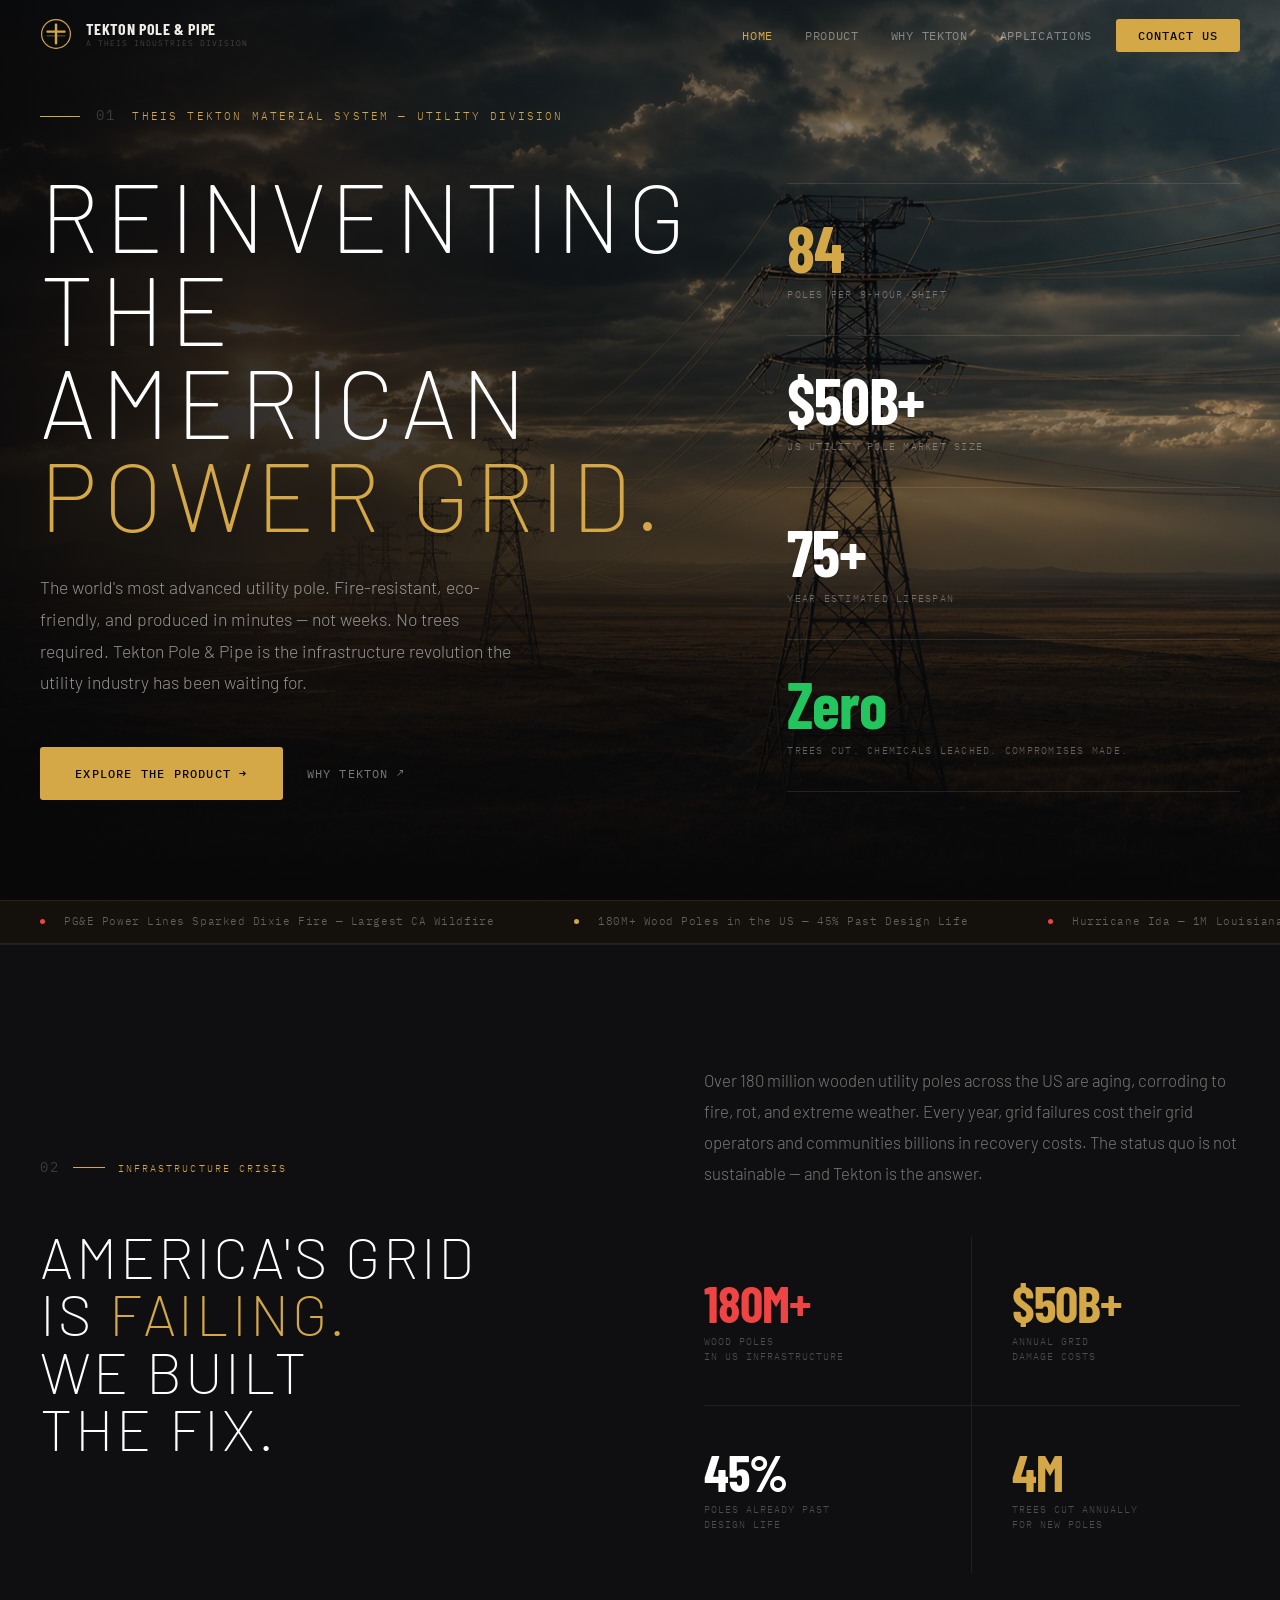
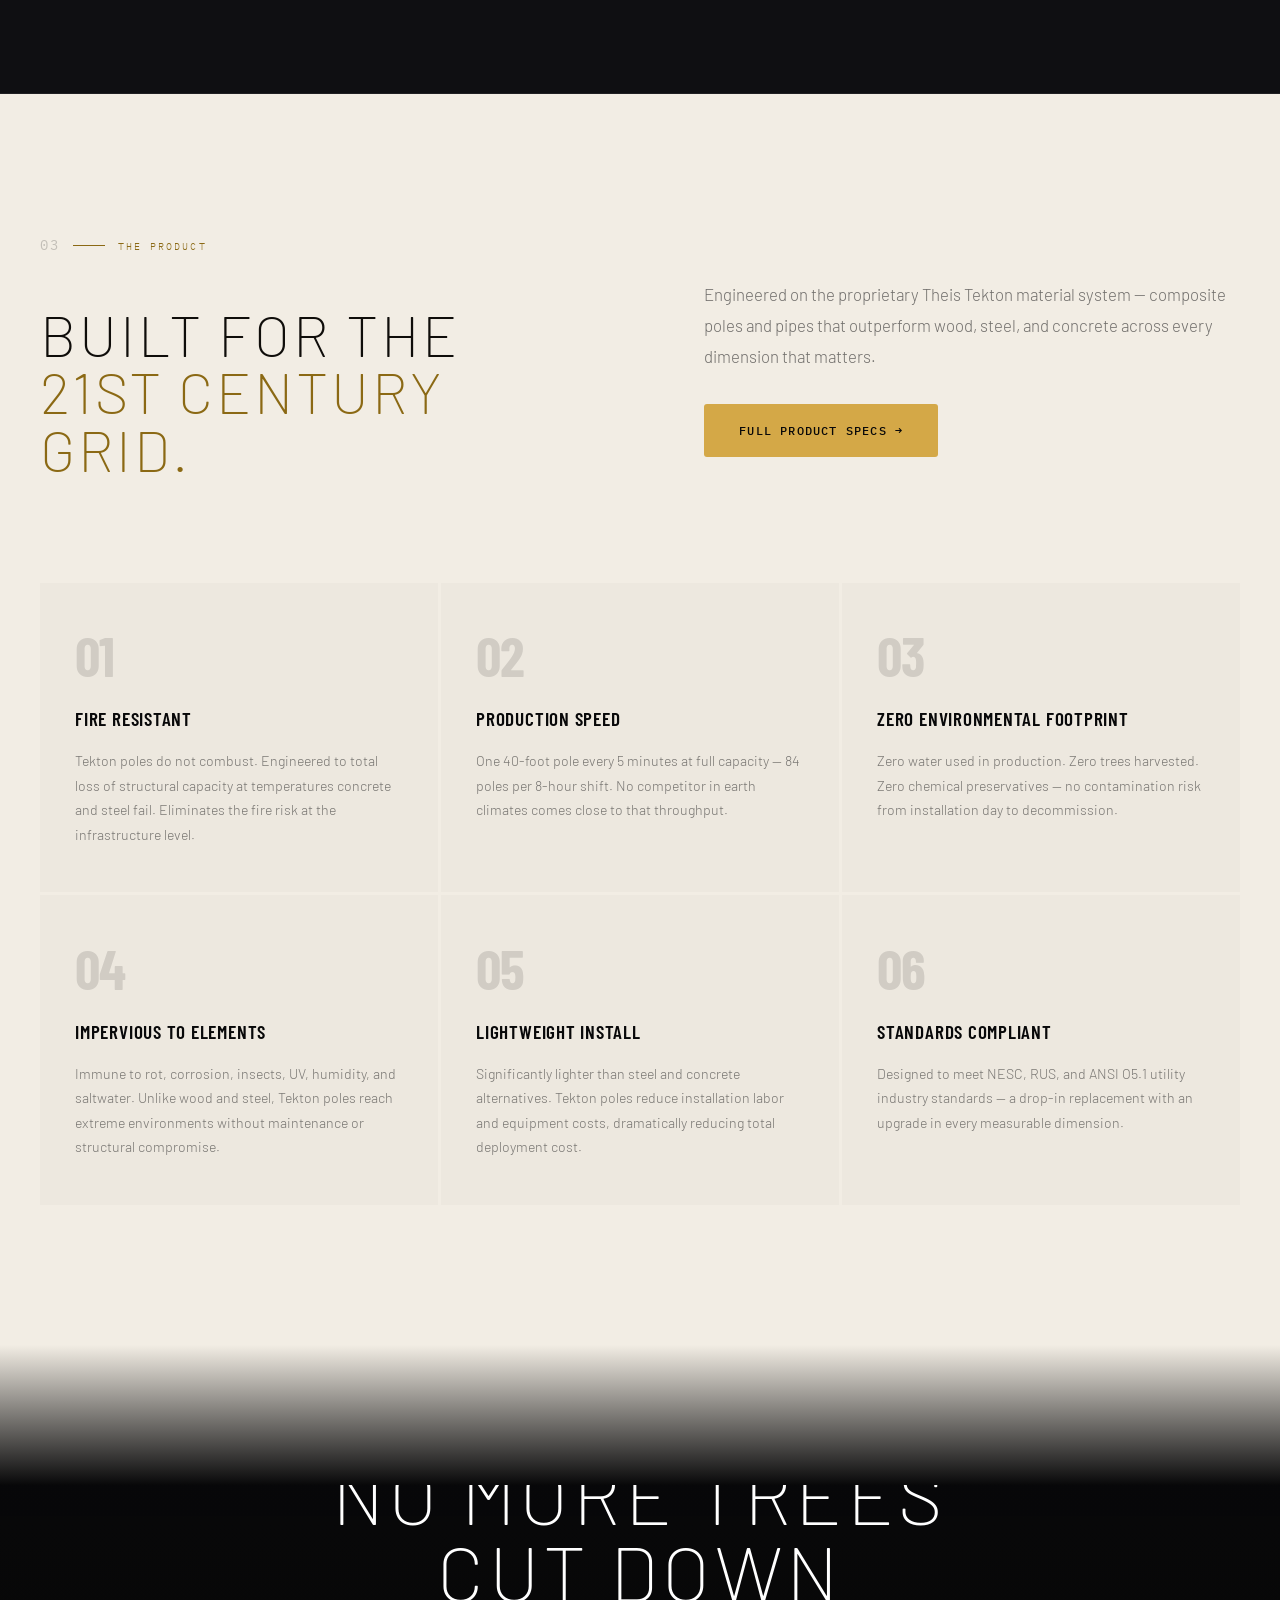
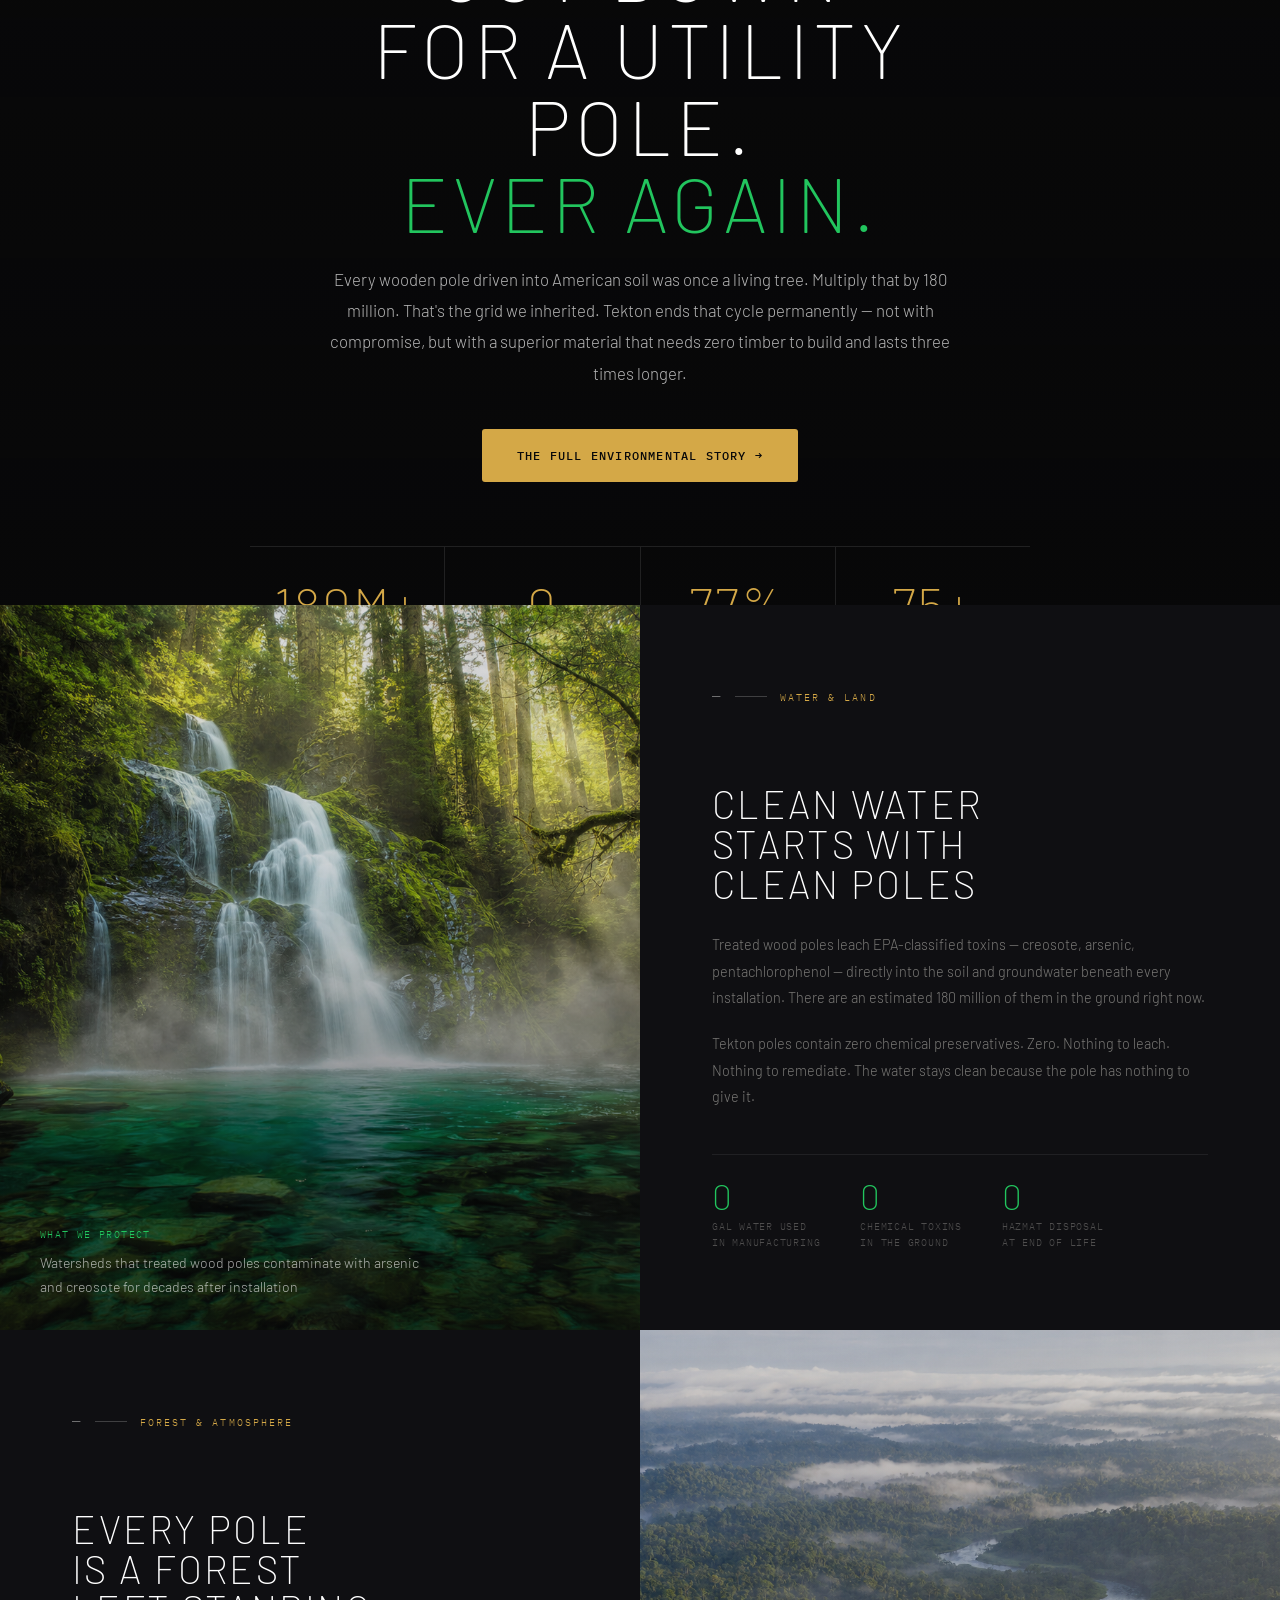
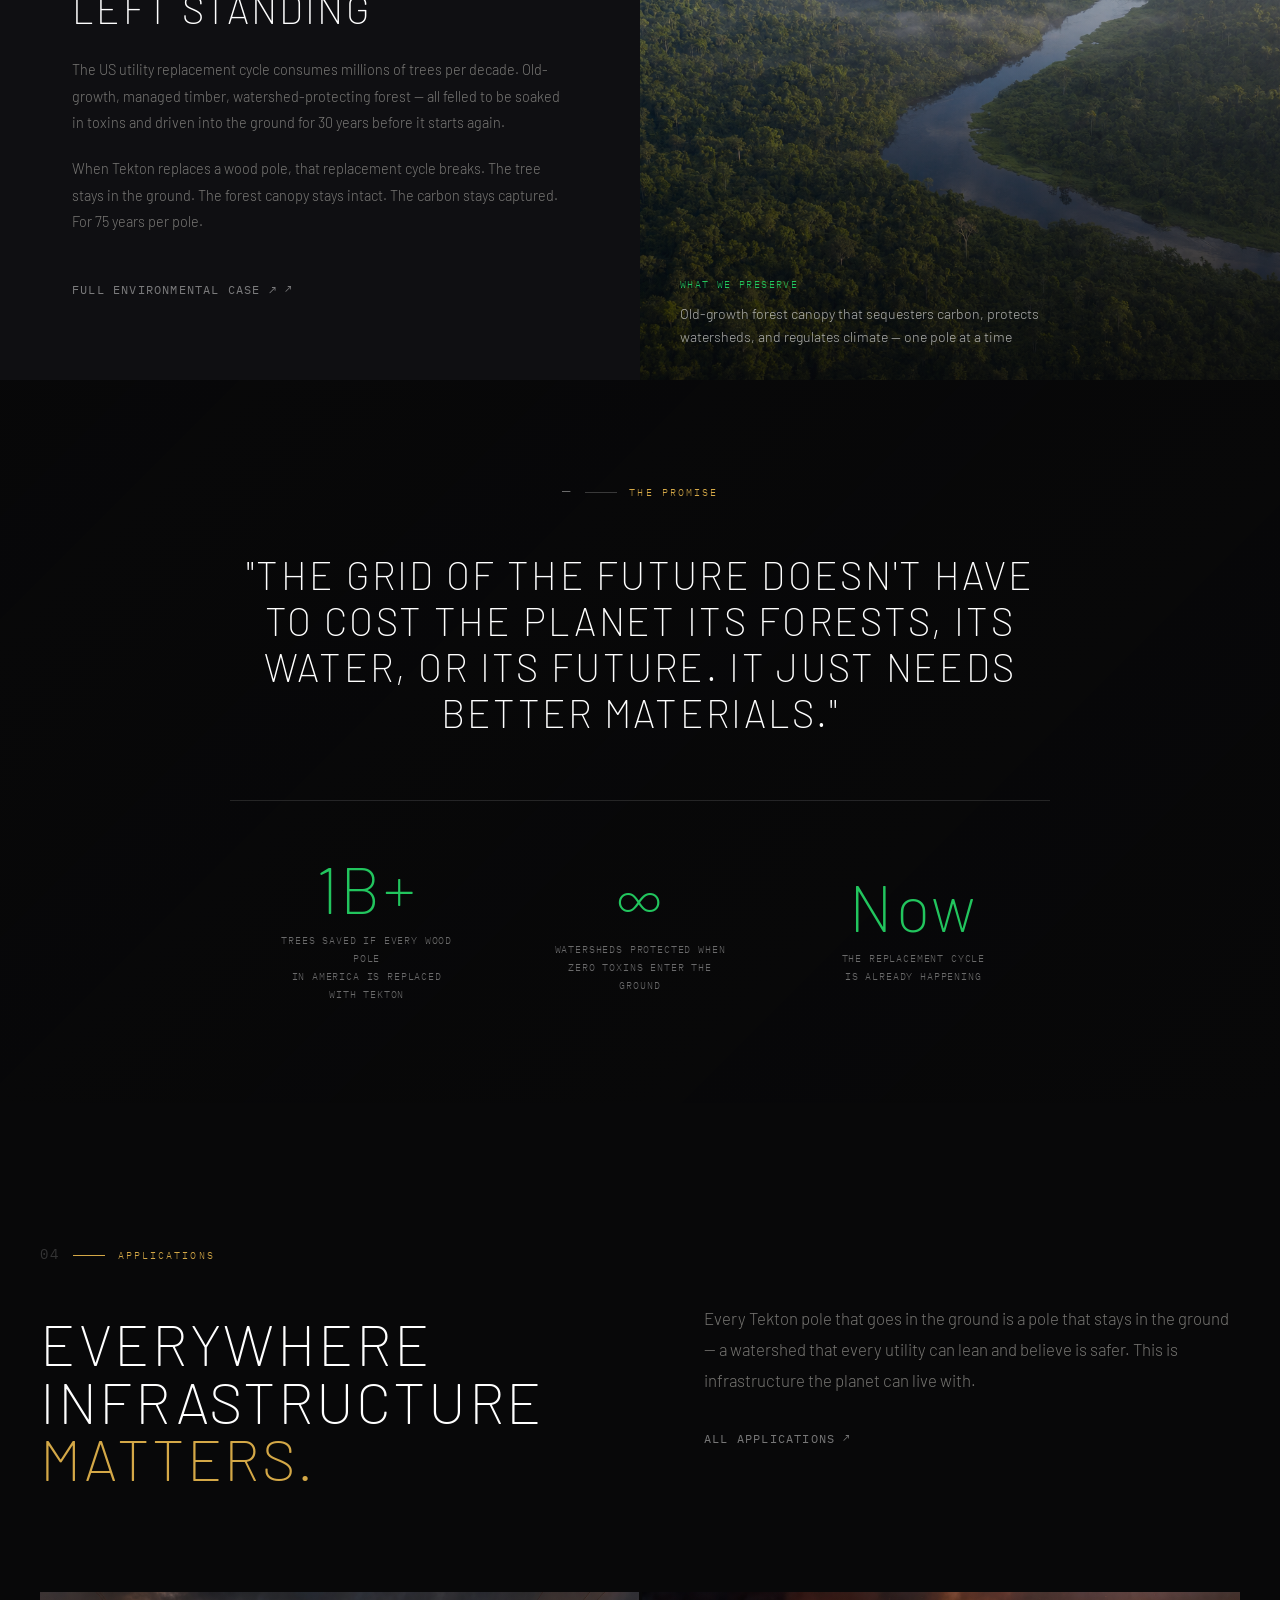
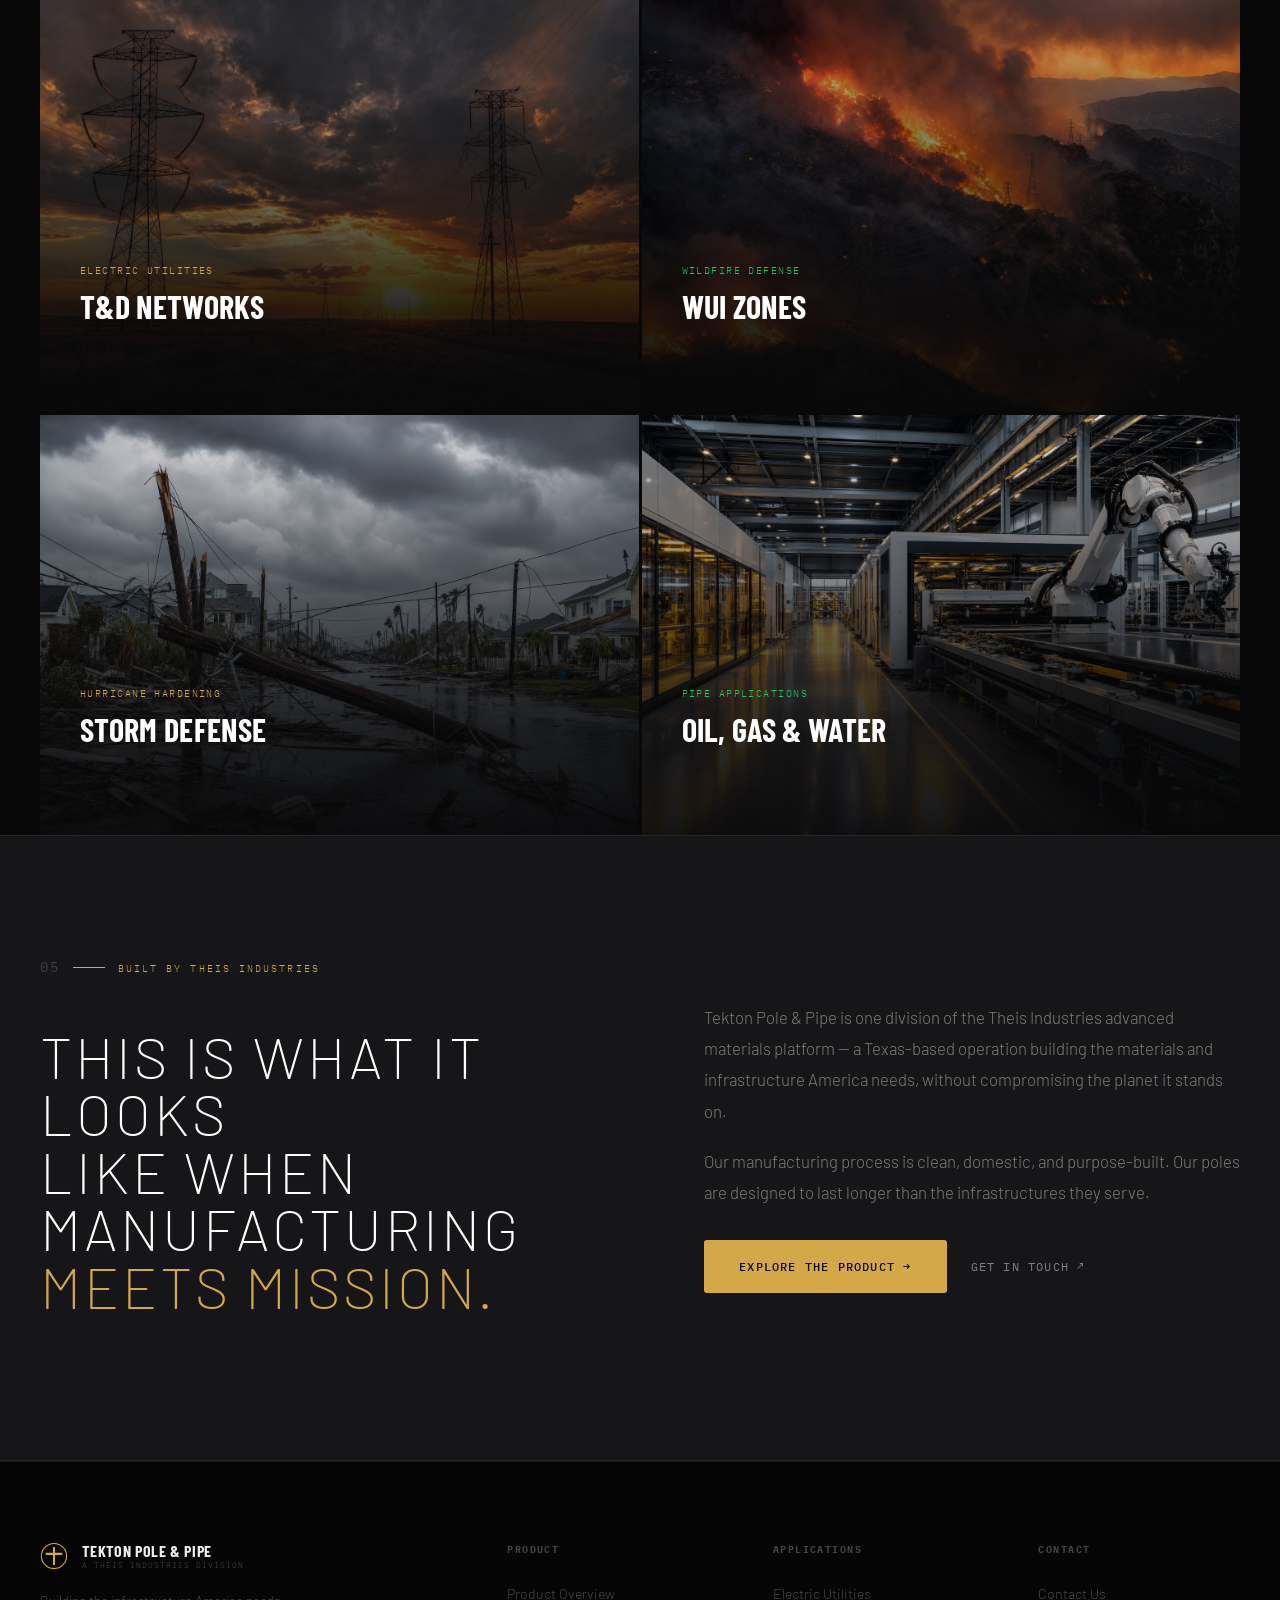
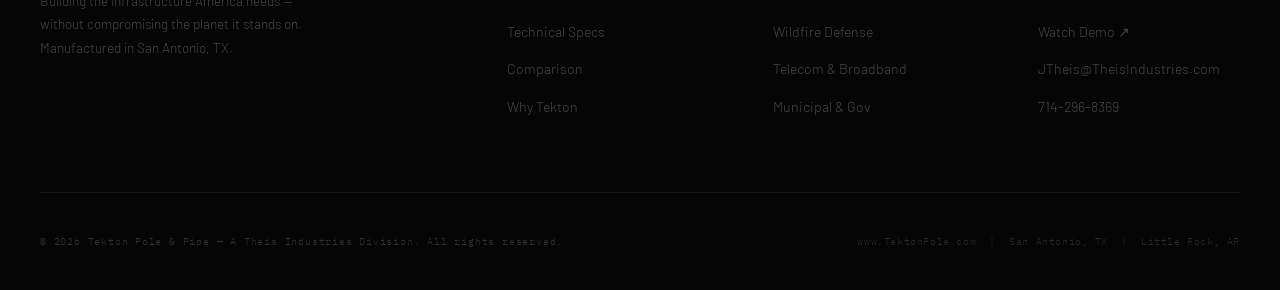
==== commit 3c646406: "Deep env overhaul — waterfall/aerial/river images, smooth paper→forest transition, planet narrative" ====
--- a/index.html
+++ b/index.html
@@ -191,30 +191,81 @@
   </div>
 </section>
 
-<!-- NO MORE TREES — FULL BLEED -->
+<!-- DARK TRANSITION BRIDGE -->
+<div class="env-bridge"></div>
+
+<!-- PLANET STATEMENT — FULL BLEED FOREST -->
 <section class="notrees-section">
   <div class="notrees-bg"></div>
   <div class="notrees-content reveal">
+    <div class="ch-label white" style="justify-content:center;"><span class="ch-num">—</span><span class="ch-line"></span>Environmental Mission</div>
     <h2>No more trees cut down<br/>for a utility pole.<br/><em>Ever again.</em></h2>
-    <p>Every wooden pole in the ground was once a forest. Every replacement means another tree gone. Tekton changes the math — permanently. For the grid. For the planet. For the next generation.</p>
-    <a href="why-tekton.html" class="btn-primary" style="display:inline-flex; margin:0 auto;">Read the Environmental Mission →</a>
+    <p>Every wooden pole driven into American soil was once a living tree. Multiply that by 180 million. That's the grid we inherited. Tekton ends that cycle permanently — not with compromise, but with a superior material that needs zero timber to build and lasts three times longer.</p>
+    <a href="why-tekton.html" class="btn-primary" style="display:inline-flex; margin:0 auto;">The Full Environmental Story →</a>
     <div class="notrees-nums">
-      <div class="nn-item">
-        <div class="nn-num">180M+</div>
-        <div class="nn-label">Wood poles<br/>to be replaced</div>
-      </div>
-      <div class="nn-item">
-        <div class="nn-num">0</div>
-        <div class="nn-label">Trees required<br/>per Tekton pole</div>
-      </div>
-      <div class="nn-item">
-        <div class="nn-num">330kg</div>
-        <div class="nn-label">CO₂ per 1,000 poles<br/>vs. 1,460 for steel</div>
-      </div>
-      <div class="nn-item">
-        <div class="nn-num">75+</div>
-        <div class="nn-label">Year lifespan<br/>vs. 30–40 for wood</div>
-      </div>
+      <div class="nn-item"><div class="nn-num">180M+</div><div class="nn-label">Wood poles in<br/>US grid today</div></div>
+      <div class="nn-item"><div class="nn-num">0</div><div class="nn-label">Trees needed<br/>per Tekton pole</div></div>
+      <div class="nn-item"><div class="nn-num">77%</div><div class="nn-label">Less CO₂ than<br/>steel alternatives</div></div>
+      <div class="nn-item"><div class="nn-num">75+</div><div class="nn-label">Year lifespan —<br/>3× longer than wood</div></div>
+    </div>
+  </div>
+</section>
+
+<!-- WATERFALL SPLIT — WHAT WE PROTECT -->
+<section class="env-protect-section">
+  <div class="env-protect-grid">
+
+    <div class="ep-panel ep-panel-img" style="background-image:url('images/waterfall.png')">
+      <div class="ep-panel-overlay"></div>
+      <div class="ep-panel-caption reveal">
+        <div class="ep-tag">What We Protect</div>
+        <div class="ep-caption-text">Watersheds that treated wood poles contaminate with arsenic and creosote for decades after installation</div>
+      </div>
+    </div>
+
+    <div class="ep-panel ep-panel-dark reveal">
+      <div class="ch-label white"><span class="ch-num">—</span><span class="ch-line"></span>Water & Land</div>
+      <h3>CLEAN WATER<br/>STARTS WITH<br/>CLEAN POLES</h3>
+      <p>Treated wood poles leach EPA-classified toxins — creosote, arsenic, pentachlorophenol — directly into the soil and groundwater beneath every installation. There are an estimated 180 million of them in the ground right now.</p>
+      <p>Tekton poles contain zero chemical preservatives. Zero. Nothing to leach. Nothing to remediate. The water stays clean because the pole has nothing to give it.</p>
+      <div class="ep-stat-row">
+        <div class="ep-stat"><span class="ep-stat-num">0</span><span class="ep-stat-label">gal water used<br/>in manufacturing</span></div>
+        <div class="ep-stat"><span class="ep-stat-num">0</span><span class="ep-stat-label">chemical toxins<br/>in the ground</span></div>
+        <div class="ep-stat"><span class="ep-stat-num">0</span><span class="ep-stat-label">hazmat disposal<br/>at end of life</span></div>
+      </div>
+    </div>
+
+    <div class="ep-panel ep-panel-dark reveal">
+      <div class="ch-label white"><span class="ch-num">—</span><span class="ch-line"></span>Forest & Atmosphere</div>
+      <h3>EVERY POLE<br/>IS A FOREST<br/>LEFT STANDING</h3>
+      <p>The US utility replacement cycle consumes millions of trees per decade. Old-growth, managed timber, watershed-protecting forest — all felled to be soaked in toxins and driven into the ground for 30 years before it starts again.</p>
+      <p>When Tekton replaces a wood pole, that replacement cycle breaks. The tree stays in the ground. The forest canopy stays intact. The carbon stays captured. For 75 years per pole.</p>
+      <a href="why-tekton.html" class="btn-ghost" style="margin-top:1.5rem; display:inline-flex;">Full Environmental Case ↗</a>
+    </div>
+
+    <div class="ep-panel ep-panel-img" style="background-image:url('images/forest-aerial.png')">
+      <div class="ep-panel-overlay"></div>
+      <div class="ep-panel-caption reveal">
+        <div class="ep-tag">What We Preserve</div>
+        <div class="ep-caption-text">Old-growth forest canopy that sequesters carbon, protects watersheds, and regulates climate — one pole at a time</div>
+      </div>
+    </div>
+
+  </div>
+</section>
+
+<!-- RIVER FULL BLEED — THE PROMISE -->
+<section class="river-promise">
+  <div class="river-promise-bg"></div>
+  <div class="river-promise-content reveal">
+    <div class="ch-label white" style="justify-content:center;"><span class="ch-num">—</span><span class="ch-line"></span>The Promise</div>
+    <blockquote>"The grid of the future doesn't have to cost the planet its forests, its water, or its future. It just needs better materials."</blockquote>
+    <div class="river-promise-stats">
+      <div class="rp-stat"><div class="rp-num">1B+</div><div class="rp-label">Trees saved if every wood pole<br/>in America is replaced with Tekton</div></div>
+      <div class="rp-stat rp-divider"></div>
+      <div class="rp-stat"><div class="rp-num">∞</div><div class="rp-label">Watersheds protected when<br/>zero toxins enter the ground</div></div>
+      <div class="rp-stat rp-divider"></div>
+      <div class="rp-stat"><div class="rp-num">Now</div><div class="rp-label">The replacement cycle<br/>is already happening</div></div>
     </div>
   </div>
 </section>
--- a/styles.css
+++ b/styles.css
@@ -3,7 +3,7 @@
    Inspired by: Northvolt, TerraPower, CFS, Climeworks
    ===================================================== */
 
-@import url('https://fonts.googleapis.com/css2?family=Barlow+Condensed:wght@300;400;500;600;700;800;900&family=Barlow:wght@300;400;500;600&family=IBM+Plex+Mono:wght@300;400;500&display=swap');
+@import url('https://fonts.googleapis.com/css2?family=Barlow+Condensed:wght@300;400;500;600;700&family=Barlow:ital,wght@0,100;0,200;0,300;0,400;0,500;0,600;1,200&family=IBM+Plex+Mono:wght@300;400;500&display=swap');
 
 /* ===== RESET ===== */
 *, *::before, *::after { margin: 0; padding: 0; box-sizing: border-box; }
@@ -142,10 +142,10 @@
   content: ''; display: block; width: 40px; height: 1px; background: var(--gold);
 }
 .hero h1 {
-  font-family: 'Barlow Condensed', sans-serif;
-  font-size: clamp(4.5rem, 8vw, 9rem);
-  font-weight: 800; line-height: 0.92;
-  color: #ffffff; letter-spacing: -0.01em;
+  font-family: 'Barlow', sans-serif;
+  font-size: clamp(4rem, 7.5vw, 8.5rem);
+  font-weight: 200; line-height: 0.97;
+  color: #ffffff; letter-spacing: 0.06em;
   text-transform: uppercase;
   margin-bottom: 2rem;
 }
@@ -218,10 +218,10 @@
 
 /* Section headings */
 .section-h2 {
-  font-family: 'Barlow Condensed', sans-serif;
-  font-size: clamp(3rem, 5.5vw, 6rem);
-  font-weight: 700; line-height: 0.95;
-  color: #fff; text-transform: uppercase; letter-spacing: -0.01em;
+  font-family: 'Barlow', sans-serif;
+  font-size: clamp(2.5rem, 4.5vw, 5rem);
+  font-weight: 200; line-height: 1.0;
+  color: #fff; text-transform: uppercase; letter-spacing: 0.05em;
   margin-bottom: 1.5rem;
 }
 .section-h2 em { color: var(--gold); font-style: normal; }
@@ -474,10 +474,10 @@
 }
 .page-hero-content .ch-label { margin-bottom: 2rem; }
 .page-hero h1 {
-  font-family: 'Barlow Condensed', sans-serif;
-  font-size: clamp(3.5rem, 6.5vw, 7.5rem);
-  font-weight: 800; line-height: 0.92;
-  color: #fff; text-transform: uppercase; letter-spacing: -0.01em;
+  font-family: 'Barlow', sans-serif;
+  font-size: clamp(3rem, 6vw, 7rem);
+  font-weight: 200; line-height: 0.97;
+  color: #fff; text-transform: uppercase; letter-spacing: 0.06em;
   margin-bottom: 1.5rem; max-width: 800px;
 }
 .page-hero h1 em { color: var(--gold); font-style: normal; }
@@ -1087,7 +1087,7 @@
   background: var(--paper-2);
 }
 .env-split-text h3 {
-  font-family: 'Barlow Condensed', sans-serif; font-weight: 800;
+  font-family: 'Barlow', sans-serif; font-weight: 200;
   font-size: clamp(1.5rem, 3vw, 2.4rem); text-transform: uppercase;
   letter-spacing: 0.01em; line-height: 1.1;
   color: #fff; margin-bottom: 1.5rem;
@@ -1133,7 +1133,7 @@
   max-width: 720px; text-align: center; padding: 0 var(--pad);
 }
 .forest-break-text blockquote {
-  font-family: 'Barlow Condensed', sans-serif; font-weight: 600;
+  font-family: 'Barlow', sans-serif; font-weight: 200;
   font-size: clamp(1.5rem, 3.5vw, 2.6rem); text-transform: uppercase;
   letter-spacing: 0.02em; line-height: 1.2;
   color: #fff; margin: 1.5rem 0 1rem;
@@ -1155,7 +1155,7 @@
   display: flex; flex-direction: column; gap: 0.8rem;
 }
 .impact-num {
-  font-family: 'Barlow Condensed', sans-serif; font-weight: 900;
+  font-family: 'Barlow', sans-serif; font-weight: 200;
   font-size: clamp(3.5rem, 6vw, 5.5rem); line-height: 1;
   color: var(--gold); letter-spacing: -0.01em;
 }
@@ -1163,7 +1163,7 @@
   font-size: 0.55em; color: var(--text-dim); font-weight: 400;
 }
 .impact-label {
-  font-family: 'Barlow Condensed', sans-serif; font-weight: 700;
+  font-family: 'Barlow', sans-serif; font-weight: 400;
   font-size: 1.1rem; text-transform: uppercase; letter-spacing: 0.03em;
   color: #fff;
 }
@@ -1229,7 +1229,7 @@
   display: flex; flex-direction: column; justify-content: center; gap: 1.2rem;
 }
 .co2-footnote-text h3 {
-  font-family: 'Barlow Condensed', sans-serif; font-weight: 800;
+  font-family: 'Barlow', sans-serif; font-weight: 200;
   font-size: clamp(1.4rem, 2.5vw, 2rem); text-transform: uppercase;
   letter-spacing: 0.01em; color: var(--green); line-height: 1.1;
 }
@@ -1269,7 +1269,7 @@
   color: var(--gold);
 }
 .app-full-card h3 {
-  font-family: 'Barlow Condensed', sans-serif; font-weight: 800;
+  font-family: 'Barlow', sans-serif; font-weight: 300;
   font-size: 1.45rem; text-transform: uppercase; letter-spacing: 0.01em;
   line-height: 1.1; color: #fff; margin: 0;
 }
@@ -1336,7 +1336,7 @@
   display: flex; flex-direction: column; gap: 0.5rem;
 }
 .cta-label {
-  font-family: 'Barlow Condensed', sans-serif; font-weight: 800;
+  font-family: 'Barlow', sans-serif; font-weight: 200;
   font-size: clamp(1.6rem, 3vw, 2.4rem); text-transform: uppercase;
   letter-spacing: 0.01em; color: #fff;
 }
@@ -1421,3 +1421,215 @@
   .cta-strip-actions { flex-direction: column; width: 100%; }
   .cta-strip-actions .btn-primary, .cta-strip-actions .btn-ghost { text-align: center; width: 100%; }
 }
+
+/* ===== ENV BRIDGE — dark transition from paper to forest ===== */
+.env-bridge {
+  height: 140px;
+  background: linear-gradient(to bottom, var(--paper) 0%, var(--ink) 100%);
+}
+
+/* ===== NOTREES SECTION — better text contrast ===== */
+.notrees-section {
+  position: relative;
+  min-height: 80vh;
+  display: flex; align-items: center; justify-content: center;
+  overflow: hidden;
+}
+.notrees-bg {
+  position: absolute; inset: 0;
+  background-image: url('images/hero-forest.png');
+  background-size: cover; background-position: center;
+  background-attachment: fixed;
+}
+.notrees-bg::after {
+  content: '';
+  position: absolute; inset: 0;
+  background: linear-gradient(
+    to bottom,
+    rgba(8,8,9,0.65) 0%,
+    rgba(8,8,9,0.45) 40%,
+    rgba(8,8,9,0.72) 100%
+  );
+}
+.notrees-content {
+  position: relative; z-index: 2;
+  text-align: center; max-width: 860px;
+  padding: 120px var(--pad);
+}
+.notrees-content h2 {
+  font-family: 'Barlow', sans-serif; font-weight: 200;
+  font-size: clamp(3rem, 6vw, 6.5rem); line-height: 1.0;
+  text-transform: uppercase; letter-spacing: 0.06em;
+  color: #fff; margin: 1.5rem 0;
+}
+.notrees-content h2 em {
+  color: var(--green); font-style: normal;
+}
+.notrees-content p {
+  font-family: 'Barlow', sans-serif; font-size: 1.05rem; font-weight: 300;
+  color: rgba(255,255,255,0.7); max-width: 640px; margin: 0 auto 2.5rem;
+  line-height: 1.85;
+}
+.notrees-nums {
+  display: flex; gap: 0; margin-top: 4rem;
+  border-top: 1px solid rgba(255,255,255,0.1);
+}
+.nn-item {
+  flex: 1; padding: 2rem 1.5rem;
+  border-right: 1px solid rgba(255,255,255,0.1);
+  text-align: center;
+}
+.nn-item:last-child { border-right: none; }
+.nn-num {
+  font-family: 'Barlow', sans-serif; font-weight: 200;
+  font-size: clamp(2.5rem, 4vw, 4rem); color: var(--gold);
+  line-height: 1; letter-spacing: 0.04em;
+}
+.nn-label {
+  font-family: 'IBM Plex Mono', monospace; font-size: 0.62rem;
+  letter-spacing: 0.1em; text-transform: uppercase;
+  color: rgba(255,255,255,0.4); line-height: 1.7; margin-top: 0.6rem;
+}
+
+/* ===== ENV PROTECT SECTION — 2x2 waterfall grid ===== */
+.env-protect-section {
+  background: var(--ink);
+}
+.env-protect-grid {
+  display: grid;
+  grid-template-columns: 1fr 1fr;
+  grid-template-rows: auto auto;
+  min-height: 700px;
+}
+.ep-panel {
+  position: relative; overflow: hidden;
+}
+.ep-panel-img {
+  background-size: cover; background-position: center;
+  min-height: 480px;
+}
+.ep-panel-overlay {
+  position: absolute; inset: 0;
+  background: linear-gradient(to top, rgba(8,8,9,0.75) 0%, rgba(8,8,9,0.15) 60%);
+}
+.ep-panel-caption {
+  position: absolute; bottom: 0; left: 0; right: 0;
+  padding: 2rem 2.5rem;
+  z-index: 2;
+}
+.ep-tag {
+  font-family: 'IBM Plex Mono', monospace; font-size: 0.62rem;
+  letter-spacing: 0.14em; text-transform: uppercase;
+  color: var(--green); margin-bottom: 0.5rem;
+}
+.ep-caption-text {
+  font-family: 'Barlow', sans-serif; font-size: 0.88rem; font-weight: 300;
+  color: rgba(255,255,255,0.65); line-height: 1.65; max-width: 380px;
+}
+.ep-panel-dark {
+  background: var(--ink-2);
+  padding: 5rem 4.5rem;
+  display: flex; flex-direction: column; justify-content: center; gap: 1.2rem;
+}
+.ep-panel-dark h3 {
+  font-family: 'Barlow', sans-serif; font-weight: 200;
+  font-size: clamp(2rem, 3vw, 3rem); text-transform: uppercase;
+  letter-spacing: 0.06em; line-height: 1.05; color: #fff; margin: 0.5rem 0;
+}
+.ep-panel-dark p {
+  font-family: 'Barlow', sans-serif; font-size: 0.9rem; font-weight: 300;
+  color: var(--text-dim); line-height: 1.85;
+}
+.ep-stat-row {
+  display: flex; gap: 2.5rem; margin-top: 1.5rem;
+  padding-top: 1.5rem; border-top: 1px solid var(--border);
+}
+.ep-stat {
+  display: flex; flex-direction: column; gap: 0.3rem;
+}
+.ep-stat-num {
+  font-family: 'Barlow', sans-serif; font-weight: 200;
+  font-size: 2.2rem; color: var(--green); line-height: 1;
+  letter-spacing: 0.02em;
+}
+.ep-stat-label {
+  font-family: 'IBM Plex Mono', monospace; font-size: 0.6rem;
+  letter-spacing: 0.08em; text-transform: uppercase;
+  color: var(--text-dimmer); line-height: 1.6;
+}
+
+/* ===== RIVER PROMISE — full bleed with mountain river ===== */
+.river-promise {
+  position: relative; overflow: hidden;
+  min-height: 65vh;
+  display: flex; align-items: center; justify-content: center;
+}
+.river-promise-bg {
+  position: absolute; inset: 0;
+  background-image: url('images/clean-river.png');
+  background-size: cover; background-position: center 40%;
+  background-attachment: fixed;
+}
+.river-promise-bg::after {
+  content: '';
+  position: absolute; inset: 0;
+  background: linear-gradient(
+    135deg,
+    rgba(8,8,9,0.82) 0%,
+    rgba(8,8,9,0.55) 50%,
+    rgba(8,8,9,0.75) 100%
+  );
+}
+.river-promise-content {
+  position: relative; z-index: 2;
+  text-align: center; max-width: 900px;
+  padding: 100px var(--pad);
+}
+.river-promise-content blockquote {
+  font-family: 'Barlow', sans-serif; font-weight: 200;
+  font-size: clamp(1.6rem, 3vw, 2.8rem); text-transform: uppercase;
+  letter-spacing: 0.06em; line-height: 1.2;
+  color: #fff; margin: 1.5rem 0 4rem;
+}
+.river-promise-stats {
+  display: flex; align-items: center; justify-content: center;
+  gap: 0; border-top: 1px solid rgba(255,255,255,0.12);
+  padding-top: 3.5rem;
+}
+.rp-stat {
+  flex: 1; text-align: center; padding: 0 3rem;
+}
+.rp-divider {
+  flex: 0; width: 1px; height: 80px;
+  background: rgba(255,255,255,0.12);
+  padding: 0;
+}
+.rp-num {
+  font-family: 'Barlow', sans-serif; font-weight: 200;
+  font-size: clamp(3rem, 5vw, 5rem); color: var(--green);
+  line-height: 1; letter-spacing: 0.04em; margin-bottom: 0.7rem;
+}
+.rp-label {
+  font-family: 'IBM Plex Mono', monospace; font-size: 0.65rem;
+  letter-spacing: 0.08em; text-transform: uppercase;
+  color: rgba(255,255,255,0.4); line-height: 1.7;
+}
+
+/* ===== RESPONSIVE env sections ===== */
+@media (max-width: 1024px) {
+  .env-protect-grid { grid-template-columns: 1fr; }
+  .ep-panel-img { min-height: 380px; }
+  .ep-panel-dark { padding: 3.5rem 2.5rem; }
+  .river-promise-stats { flex-wrap: wrap; gap: 2rem; }
+  .rp-divider { display: none; }
+  .rp-stat { flex: 1 1 40%; }
+  .notrees-bg { background-attachment: scroll; }
+  .river-promise-bg { background-attachment: scroll; }
+}
+@media (max-width: 768px) {
+  .notrees-nums { flex-wrap: wrap; }
+  .nn-item { flex: 1 1 45%; }
+  .ep-stat-row { gap: 1.5rem; }
+  .rp-stat { flex: 1 1 100%; }
+  .env-bridge { height: 80px; }
+}
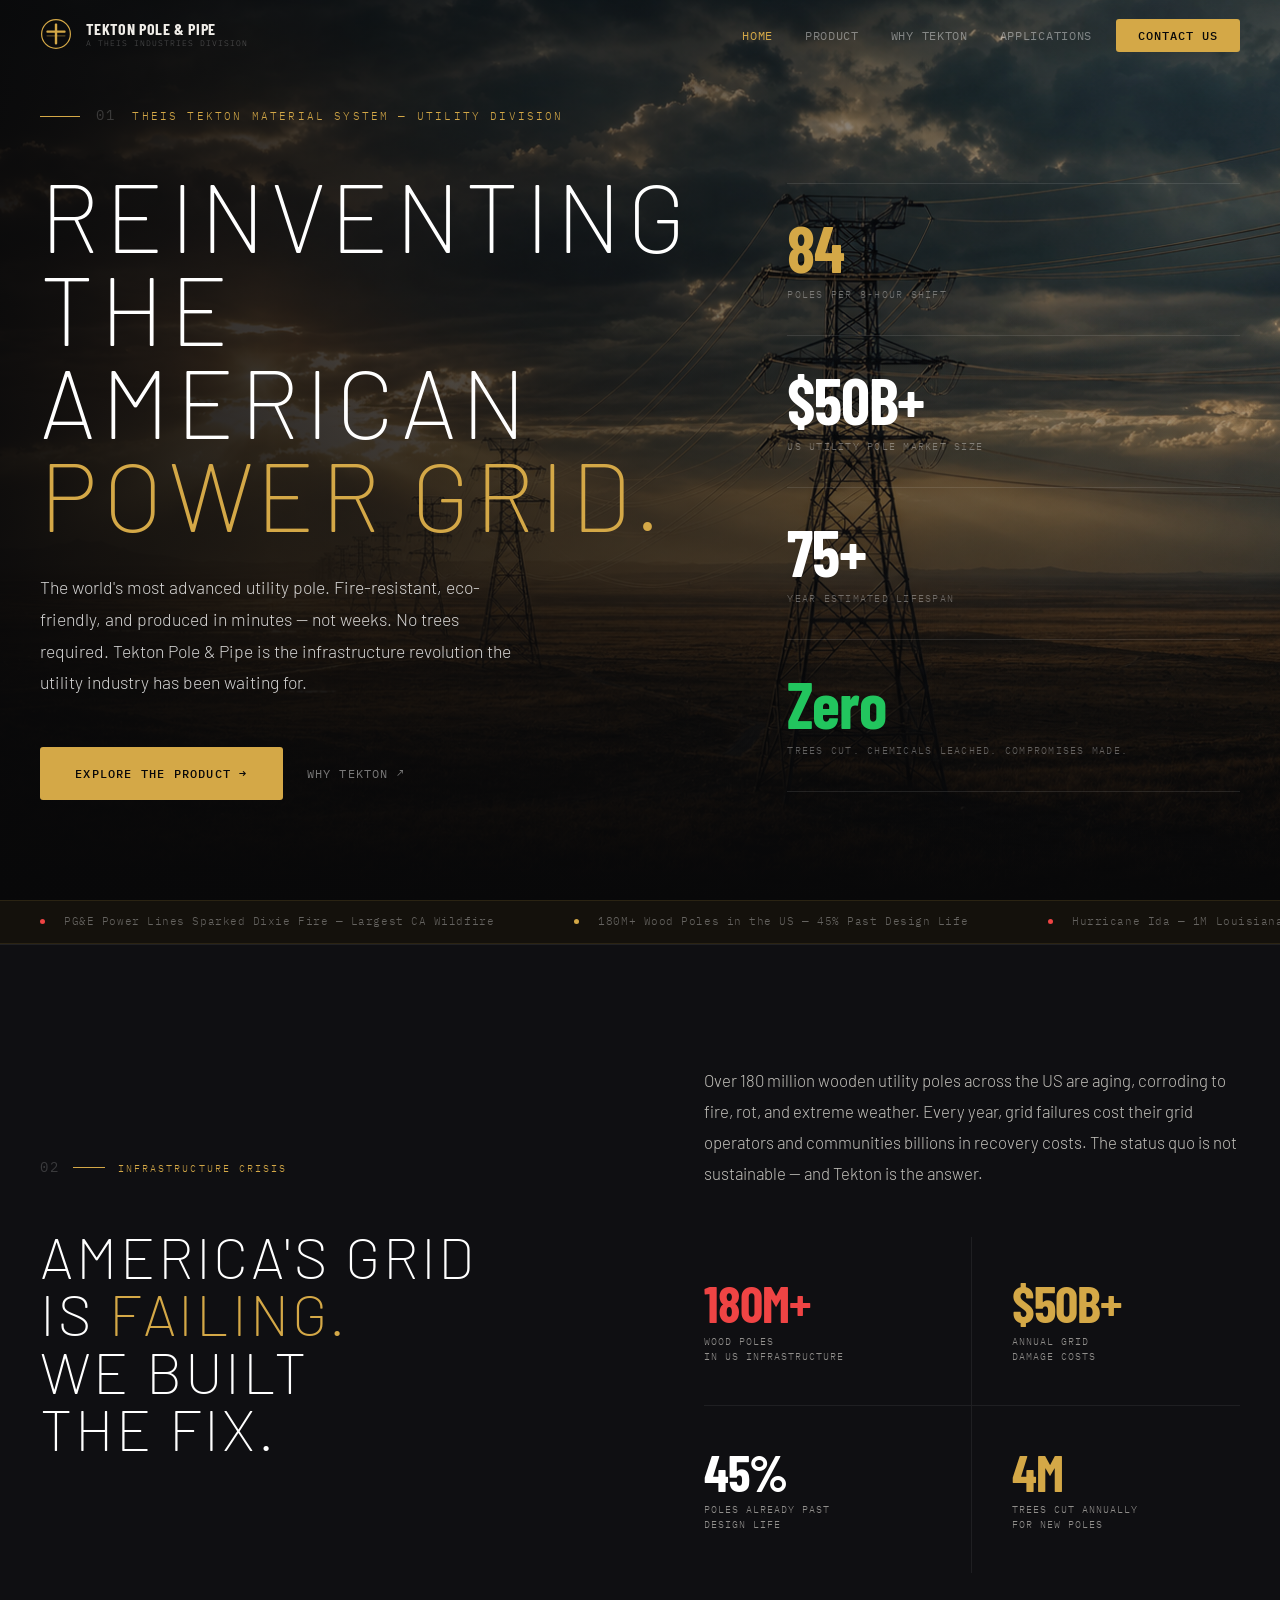
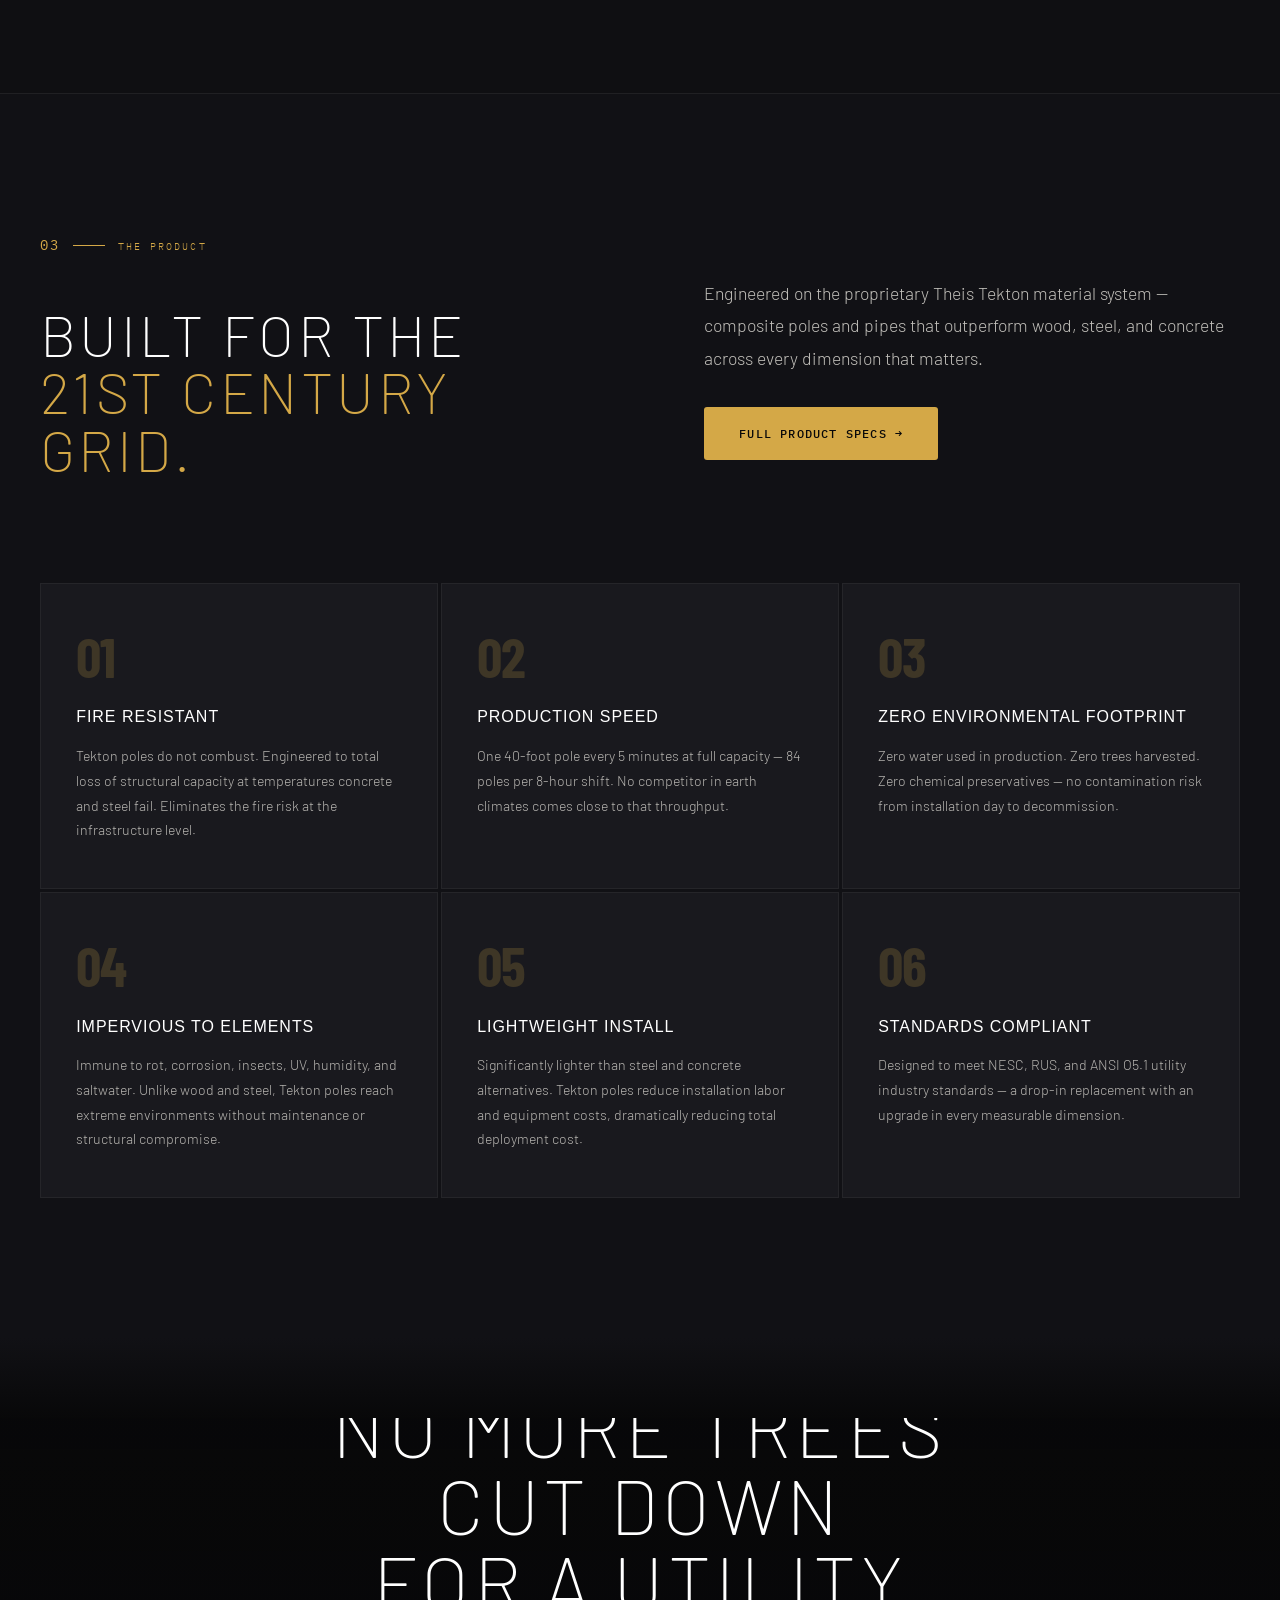
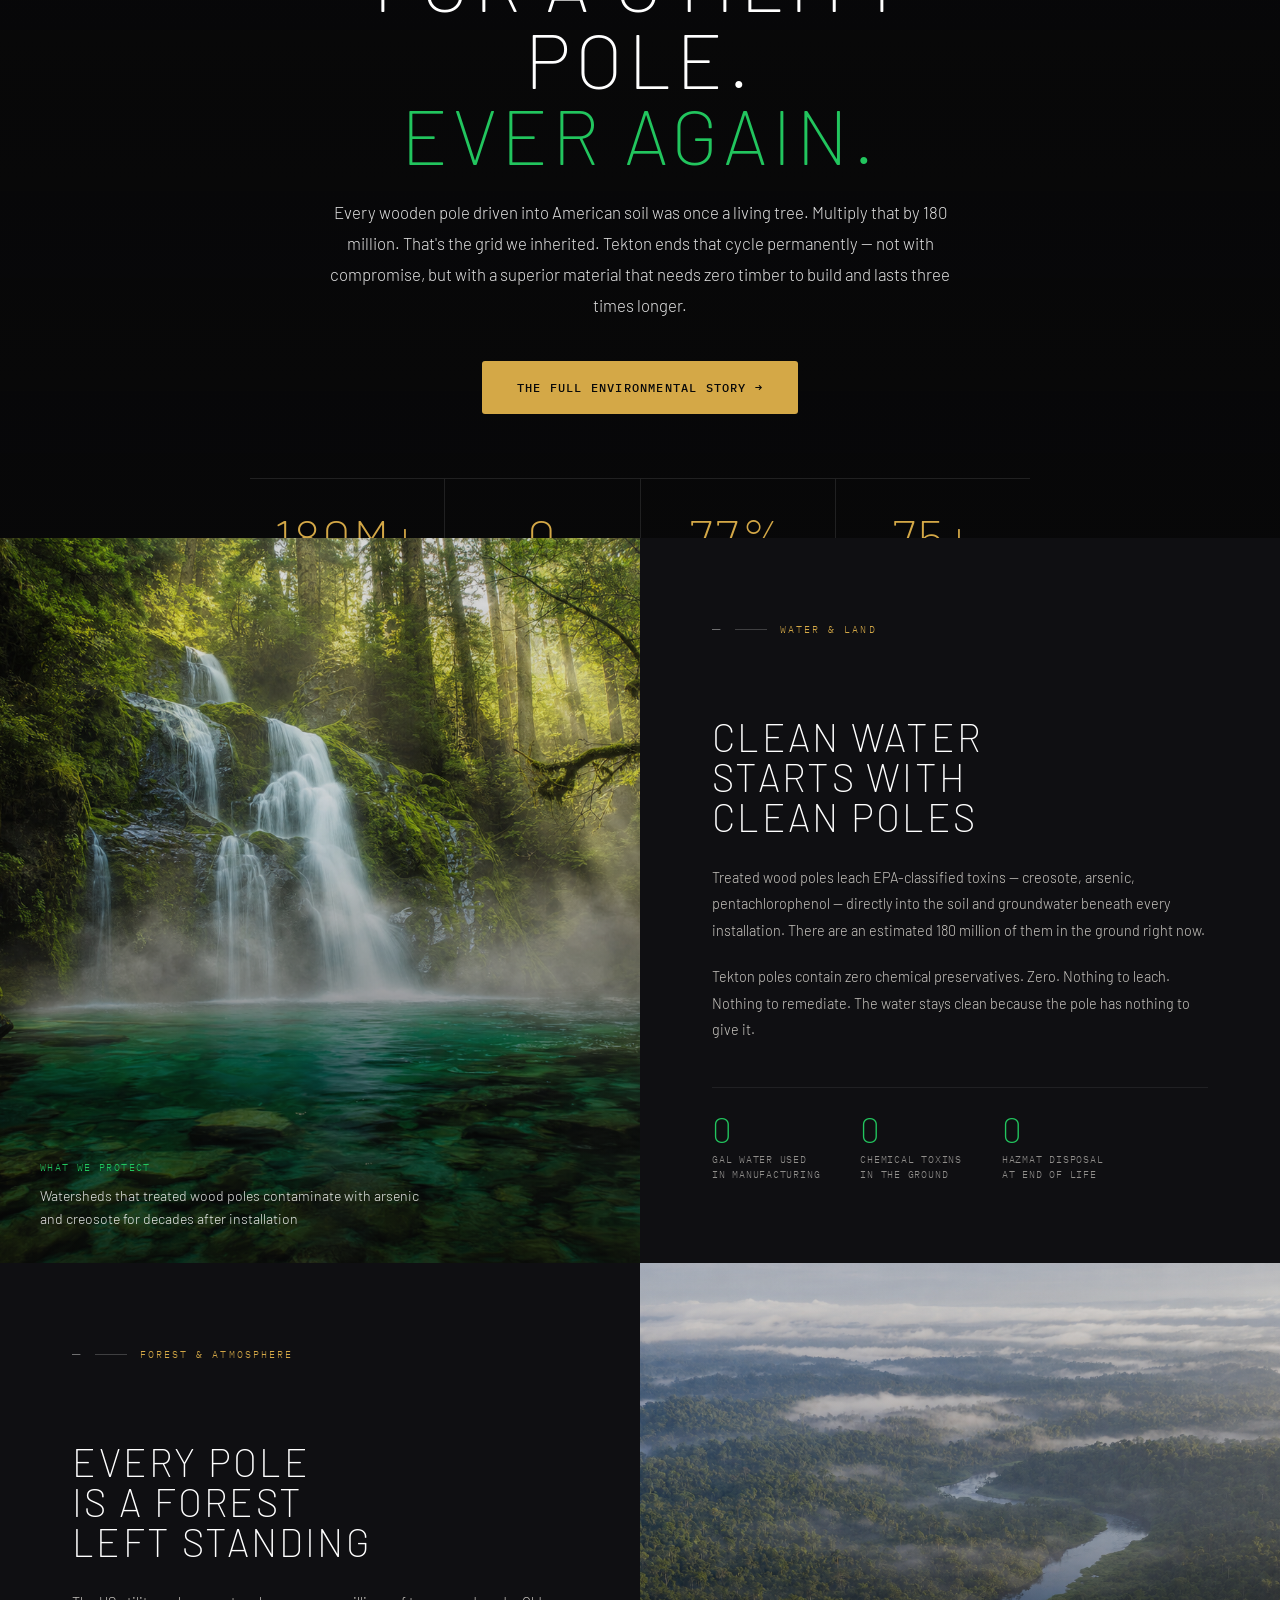
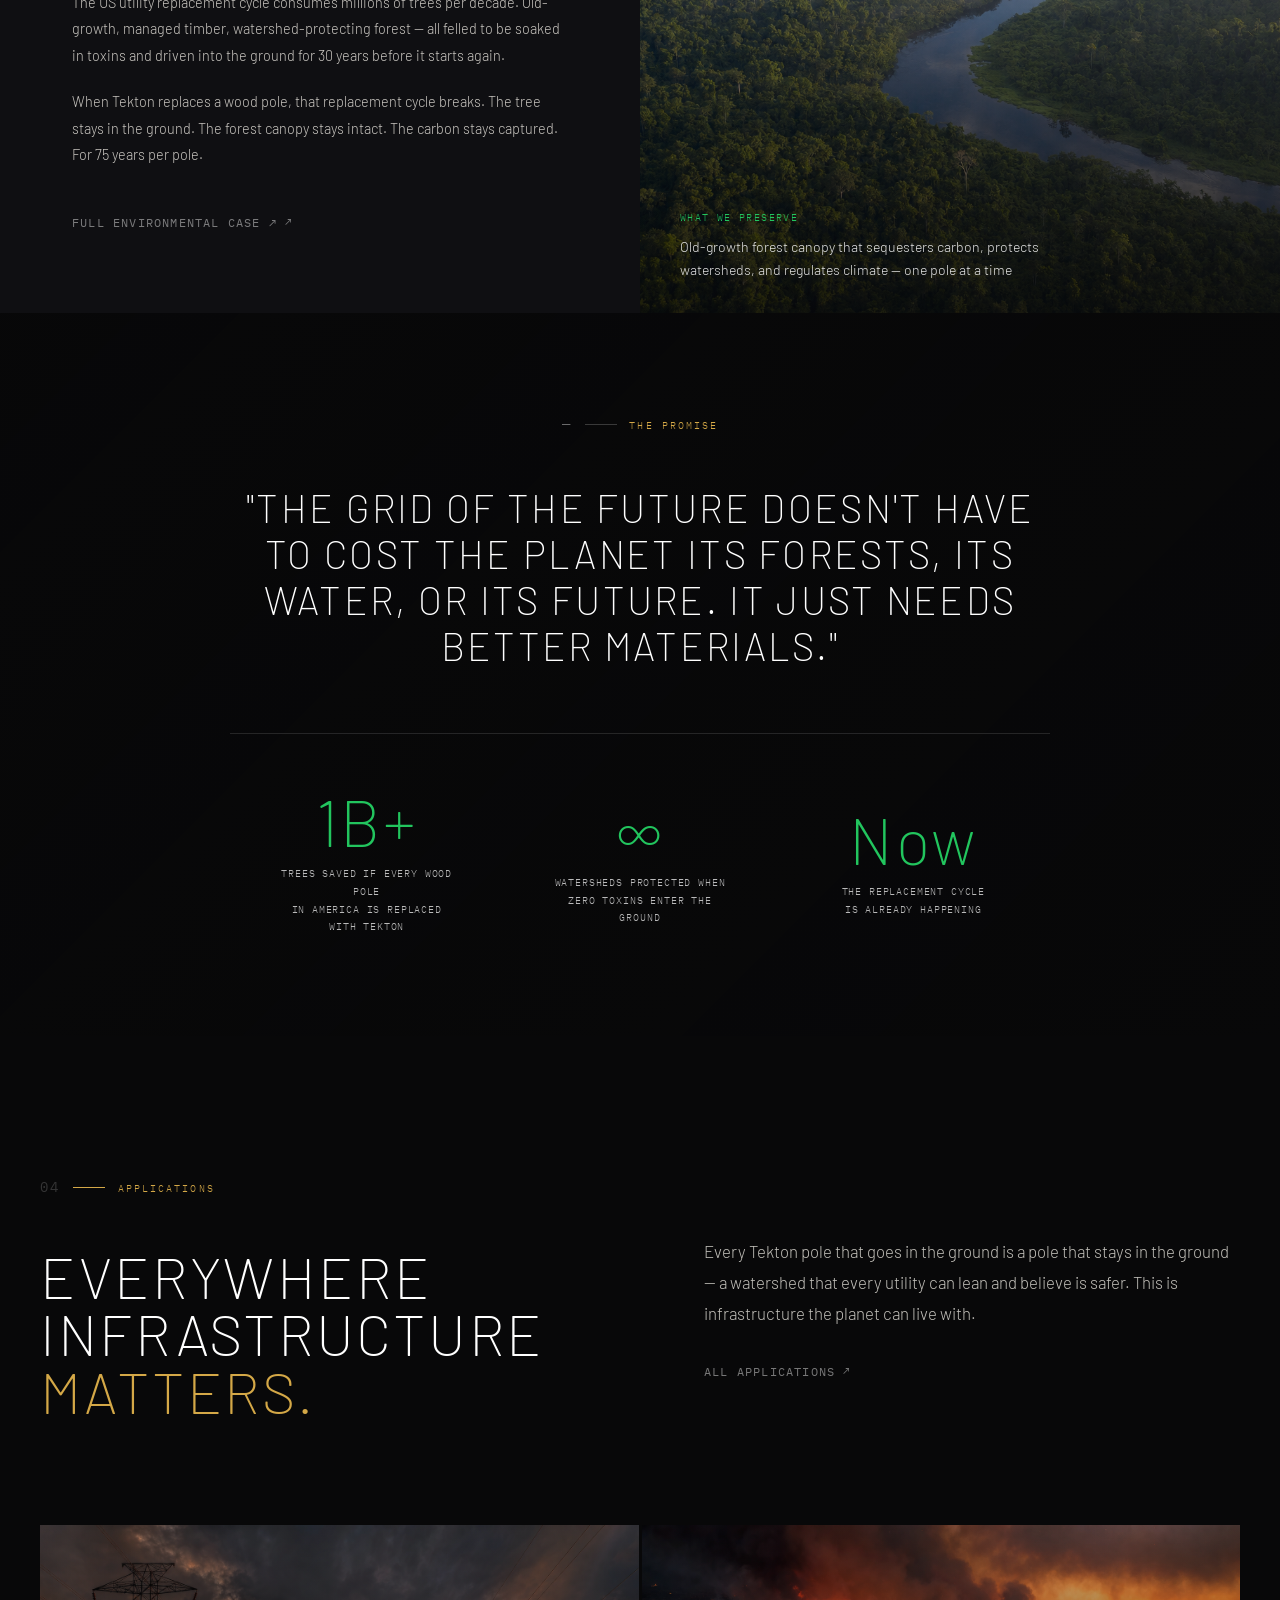
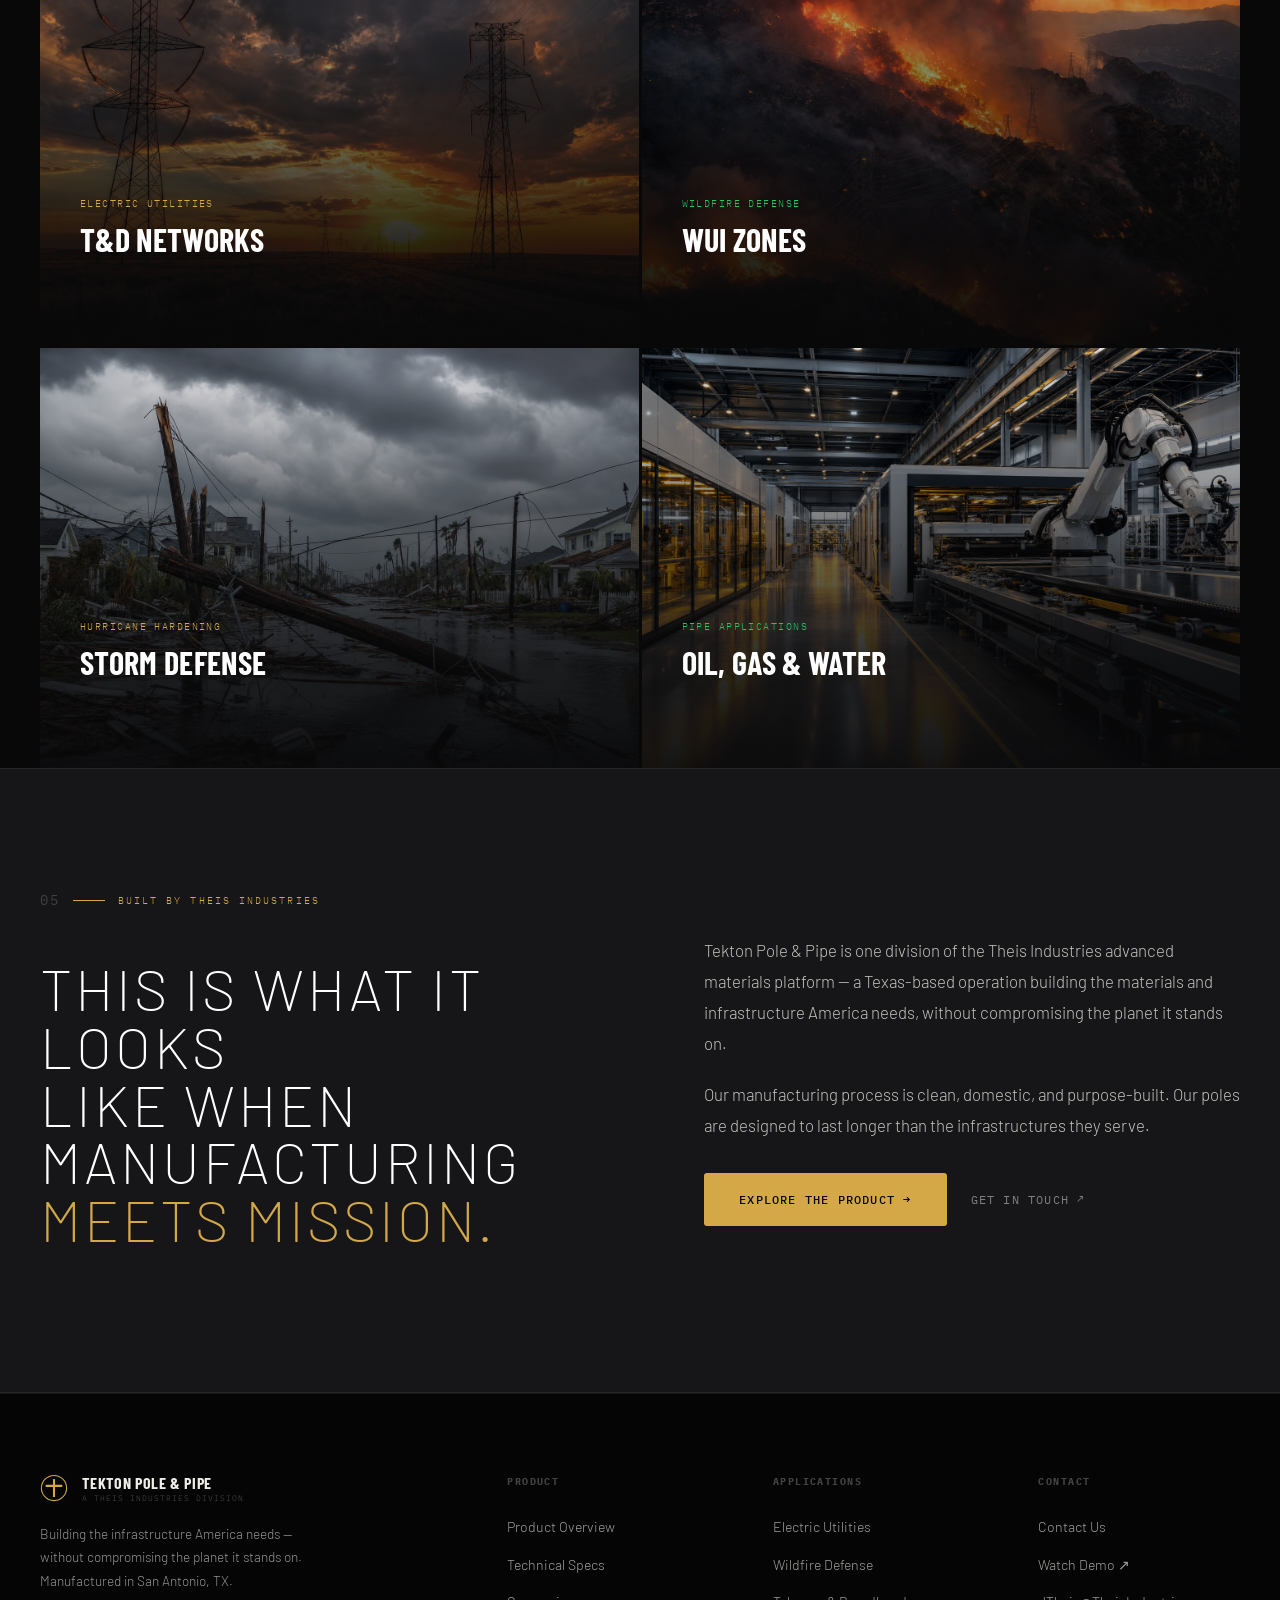
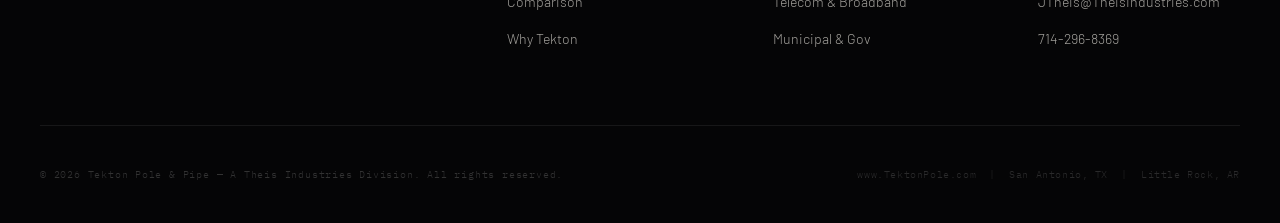
==== commit 7411116f: "Readability pass — all paper sections → dark, text opacity boosted throughout" ====
--- a/index.html
+++ b/index.html
@@ -149,7 +149,7 @@
     <div style="display:grid; grid-template-columns:1fr 1fr; gap:8rem; align-items:center; margin-bottom:5rem;">
       <div class="reveal">
         <div class="ch-label"><span class="ch-num">03</span><span class="ch-line"></span>The Product</div>
-        <h2 class="section-h2" style="color:#0f0d0a;">Built for the<br/><em>21st Century Grid.</em></h2>
+        <h2 class="section-h2">Built for the<br/><em>21st Century Grid.</em></h2>
       </div>
       <div class="reveal">
         <p class="section-body">Engineered on the proprietary Theis Tekton material system — composite poles and pipes that outperform wood, steel, and concrete across every dimension that matters.</p>
--- a/styles.css
+++ b/styles.css
@@ -30,8 +30,8 @@
   --paper: #f2ede4;
   --paper-2: #ede8df;
   --text: #e2dfd8;
-  --text-dim: rgba(226,223,216,0.5);
-  --text-dimmer: rgba(226,223,216,0.3);
+  --text-dim: rgba(226,223,216,0.82);
+  --text-dimmer: rgba(226,223,216,0.62);
   --border: rgba(255,255,255,0.07);
   --border-gold: rgba(212,168,71,0.2);
   --max: 1280px;
@@ -155,7 +155,7 @@
 }
 .hero-sub {
   font-family: 'Barlow', sans-serif; font-size: 1.1rem; font-weight: 300;
-  color: rgba(255,255,255,0.55); max-width: 480px; line-height: 1.8;
+  color: rgba(255,255,255,0.82); max-width: 480px; line-height: 1.8;
   margin-bottom: 3rem;
 }
 .hero-actions { display: flex; align-items: center; gap: 1.5rem; }
@@ -228,7 +228,7 @@
 .section-h2.green em { color: var(--green); }
 .section-body {
   font-family: 'Barlow', sans-serif; font-size: 1.05rem; font-weight: 300;
-  color: var(--text-dim); line-height: 1.85; max-width: 560px;
+  color: rgba(226,223,216,0.85); line-height: 1.85; max-width: 560px;
 }
 
 /* ===== CRISIS BAND (dark) ===== */
@@ -291,16 +291,16 @@
 
 /* ===== PAPER SECTION (light) ===== */
 .paper-section {
-  background: var(--paper);
-  color: var(--ink);
+  background: #111115;
+  color: #e2dfd8;
   padding: 140px 0;
 }
-.paper-section .section-h2 { color: var(--ink); }
-.paper-section .section-h2 em { color: #8B6914; }
-.paper-section .section-body { color: rgba(8,8,9,0.55); }
-.paper-section .ch-label { color: #8B6914; }
-.paper-section .ch-num { color: rgba(8,8,9,0.2); }
-.paper-section .ch-line { background: #8B6914; }
+.paper-section .section-h2 { color: #ffffff; font-weight: 200; letter-spacing: 0.06em; }
+.paper-section .section-h2 em { color: var(--gold); }
+.paper-section .section-body { color: rgba(226,223,216,0.85); font-size: 1.1rem; }
+.paper-section .ch-label { color: var(--gold); }
+.paper-section .ch-num { color: var(--gold); }
+.paper-section .ch-line { background: var(--gold); }
 
 /* Feature list in paper section */
 .feature-list {
@@ -308,23 +308,24 @@
   margin-top: 5rem;
 }
 .feature-item {
-  background: var(--paper-2); padding: 2.8rem 2.2rem;
+  background: #19191e; padding: 2.8rem 2.2rem;
+  border: 1px solid rgba(255,255,255,0.05);
   transition: background 0.3s;
 }
-.feature-item:hover { background: #e6e0d5; }
+.feature-item:hover { background: #1f1f26; }
 .fi-num {
   font-family: 'Barlow Condensed', sans-serif; font-weight: 700;
-  font-size: 3.5rem; color: rgba(8,8,9,0.12); line-height: 1;
+  font-size: 3.5rem; color: rgba(212,168,71,0.2); line-height: 1;
   margin-bottom: 1.2rem; letter-spacing: -0.02em;
 }
 .fi-title {
-  font-family: 'Barlow Condensed', sans-serif; font-weight: 600;
-  font-size: 1.2rem; text-transform: uppercase; letter-spacing: 0.04em;
-  color: var(--ink); margin-bottom: 0.8rem;
+  font-family: 'Barlow', sans-serif; font-weight: 500;
+  font-size: 1rem; text-transform: uppercase; letter-spacing: 0.06em;
+  color: #ffffff; margin-bottom: 0.8rem;
 }
 .fi-body {
   font-family: 'Barlow', sans-serif; font-size: 0.88rem; font-weight: 300;
-  color: rgba(8,8,9,0.5); line-height: 1.75;
+  color: rgba(226,223,216,0.78); line-height: 1.75;
 }
 
 /* ===== NO MORE TREES — full bleed ===== */
@@ -358,7 +359,7 @@
 .notrees-content h2 em { color: var(--green); font-style: normal; display: block; }
 .notrees-content p {
   font-family: 'Barlow', sans-serif; font-size: 1.1rem; font-weight: 300;
-  color: rgba(255,255,255,0.55); max-width: 560px; margin: 0 auto 2.5rem; line-height: 1.85;
+  color: rgba(255,255,255,0.82); max-width: 560px; margin: 0 auto 2.5rem; line-height: 1.85;
 }
 .notrees-nums {
   display: flex; justify-content: center; gap: 6rem; margin-top: 3rem;
@@ -443,7 +444,7 @@
 }
 .mission-strip p {
   font-family: 'Barlow', sans-serif; font-size: 1.05rem; font-weight: 300;
-  color: var(--text-dim); line-height: 1.85; margin-bottom: 1.2rem;
+  color: rgba(226,223,216,0.85); line-height: 1.85; margin-bottom: 1.2rem;
 }
 .mission-strip .actions { display: flex; gap: 1.5rem; margin-top: 2rem; align-items: center; }
 
@@ -483,7 +484,7 @@
 .page-hero h1 em { color: var(--gold); font-style: normal; }
 .page-hero p {
   font-family: 'Barlow', sans-serif; font-size: 1.05rem; font-weight: 300;
-  color: rgba(255,255,255,0.5); max-width: 560px; line-height: 1.85;
+  color: rgba(255,255,255,0.82); max-width: 560px; line-height: 1.85;
 }
 
 /* ===== PRODUCT PAGE ===== */
@@ -578,7 +579,7 @@
 .comp-table th {
   font-family: 'IBM Plex Mono', monospace; font-size: 0.65rem;
   letter-spacing: 0.12em; text-transform: uppercase;
-  color: var(--text-dimmer); padding: 1.2rem 1.5rem;
+  color: rgba(226,223,216,0.72); padding: 1.2rem 1.5rem;
   border-bottom: 1px solid var(--border); text-align: left; font-weight: 400;
 }
 .comp-table th.tekton-col {
@@ -802,7 +803,7 @@
 }
 .app-full-card p {
   font-family: 'Barlow', sans-serif; font-size: 0.88rem; font-weight: 300;
-  color: rgba(255,255,255,0.55); line-height: 1.75; margin-bottom: 1.2rem;
+  color: rgba(255,255,255,0.82); line-height: 1.75; margin-bottom: 1.2rem;
 }
 .app-tags { display: flex; flex-wrap: wrap; gap: 0.5rem; margin-top: 1rem; }
 .app-tag {
@@ -902,7 +903,7 @@
 }
 .context-card p {
   font-family: 'Barlow', sans-serif; font-size: 0.85rem; font-weight: 300;
-  color: var(--text-dim); line-height: 1.75;
+  color: rgba(226,223,216,0.85); line-height: 1.75;
 }
 
 /* ===== CALL TO ACTION STRIP ===== */
@@ -935,7 +936,7 @@
 }
 .footer-brand p {
   font-family: 'Barlow', sans-serif; font-size: 0.85rem; font-weight: 300;
-  color: var(--text-dimmer); line-height: 1.75; max-width: 280px; margin-top: 1.2rem;
+  color: rgba(226,223,216,0.65); line-height: 1.75; max-width: 280px; margin-top: 1.2rem;
 }
 .footer-col h4 {
   font-family: 'IBM Plex Mono', monospace; font-size: 0.6rem;
@@ -944,7 +945,7 @@
 }
 .footer-col a {
   display: block; font-family: 'Barlow', sans-serif; font-size: 0.88rem;
-  font-weight: 300; color: var(--text-dimmer); text-decoration: none;
+  font-weight: 300; color: rgba(226,223,216,0.7); text-decoration: none;
   margin-bottom: 0.8rem; transition: color 0.2s;
 }
 .footer-col a:hover { color: var(--gold); }
@@ -961,7 +962,7 @@
 }
 
 /* ===== SCROLL REVEAL ===== */
-.reveal { opacity: 1; transform: translateY(0); }
+.reveal { opacity: 1; transform: none; }
 .reveal.animate { animation: revealIn 0.8s cubic-bezier(0.4,0,0.2,1) both; }
 @keyframes revealIn { from { opacity: 0; transform: translateY(24px); } to { opacity: 1; transform: translateY(0); } }
 
@@ -1022,7 +1023,7 @@
 }
 .spec-list li {
   font-family: 'Barlow', sans-serif; font-size: 0.88rem; font-weight: 300;
-  color: var(--text-dim); line-height: 1.8; padding: 0.55rem 0;
+  color: rgba(226,223,216,0.85); line-height: 1.8; padding: 0.55rem 0;
   border-bottom: 1px solid var(--border);
   padding-left: 1.2rem; position: relative;
 }
@@ -1030,7 +1031,7 @@
   content: '—'; position: absolute; left: 0;
   color: var(--gold); font-family: 'IBM Plex Mono', monospace; font-size: 0.7rem;
 }
-.section-paper .spec-list li { border-bottom-color: rgba(0,0,0,0.1); }
+.section-paper .spec-list li { border-bottom-color: rgba(255,255,255,0.07); }
 
 /* ===== COMPARISON TABLE ===== */
 .comp-table-wrap {
@@ -1055,7 +1056,7 @@
 }
 .comp-table td {
   padding: 0.9rem 1.2rem; border-bottom: 1px solid var(--border);
-  color: var(--text-dim); line-height: 1.5;
+  color: rgba(226,223,216,0.82); line-height: 1.5;
 }
 .comp-table tbody tr:last-child td { border-bottom: none; }
 .comp-table tbody tr:hover td { background: rgba(255,255,255,0.02); }
@@ -1084,7 +1085,7 @@
   background: var(--ink-2);
 }
 .section-paper .env-split-text {
-  background: var(--paper-2);
+  background: #19191e;
 }
 .env-split-text h3 {
   font-family: 'Barlow', sans-serif; font-weight: 200;
@@ -1092,14 +1093,14 @@
   letter-spacing: 0.01em; line-height: 1.1;
   color: #fff; margin-bottom: 1.5rem;
 }
-.section-paper .env-split-text h3 { color: #1a1a1c; }
-.dark-text h3 { color: #1a1a1c !important; }
+.section-paper .env-split-text h3 { color: #ffffff; }
+.dark-text h3 { color: #ffffff !important; }
 .env-split-text p {
   font-family: 'Barlow', sans-serif; font-size: 0.94rem; font-weight: 300;
-  color: var(--text-dim); line-height: 1.85; margin-bottom: 1.2rem;
-}
-.section-paper .env-split-text p { color: rgba(20,20,24,0.65); }
-.dark-text p { color: rgba(20,20,24,0.65) !important; }
+  color: rgba(226,223,216,0.85); line-height: 1.85; margin-bottom: 1.2rem;
+}
+.section-paper .env-split-text p { color: rgba(226,223,216,0.82); }
+.dark-text p { color: rgba(226,223,216,0.82) !important; }
 .env-callout {
   display: flex; align-items: center; gap: 1.2rem;
   margin-top: 2rem; padding: 1.2rem 1.5rem;
@@ -1169,7 +1170,7 @@
 }
 .impact-sub {
   font-family: 'Barlow', sans-serif; font-size: 0.8rem; font-weight: 300;
-  color: var(--text-dimmer); line-height: 1.7;
+  color: rgba(226,223,216,0.72); line-height: 1.7;
 }
 
 /* ===== TOXIN LIST ===== */
@@ -1200,7 +1201,7 @@
 }
 .co2-val {
   font-family: 'IBM Plex Mono', monospace; font-size: 0.72rem;
-  color: var(--text-dim); text-align: right; flex-shrink: 0;
+  color: rgba(226,223,216,0.82); text-align: right; flex-shrink: 0;
 }
 .co2-val.green-text { color: var(--green); }
 .co2-bar-track {
@@ -1275,14 +1276,14 @@
 }
 .app-full-card p {
   font-family: 'Barlow', sans-serif; font-size: 0.86rem; font-weight: 300;
-  color: var(--text-dim); line-height: 1.8;
+  color: rgba(226,223,216,0.85); line-height: 1.8;
 }
 .app-card-list {
   list-style: none; padding: 0; margin: 0.5rem 0;
 }
 .app-card-list li {
   font-family: 'Barlow', sans-serif; font-size: 0.8rem; font-weight: 300;
-  color: var(--text-dimmer); line-height: 1.8;
+  color: rgba(226,223,216,0.75); line-height: 1.8;
   padding-left: 1rem; position: relative;
 }
 .app-card-list li::before {
@@ -1309,7 +1310,7 @@
   gap: 2px; margin-top: 3rem; background: rgba(0,0,0,0.1);
 }
 .pipe-tile {
-  background: var(--paper-2); padding: 2.5rem 2rem;
+  background: #19191e; padding: 2.5rem 2rem;
   display: flex; flex-direction: column; gap: 0.8rem;
 }
 .pipe-tile-label {
@@ -1318,13 +1319,13 @@
   color: var(--gold);
 }
 .pipe-tile h4 {
-  font-family: 'Barlow Condensed', sans-serif; font-weight: 800;
-  font-size: 1.1rem; text-transform: uppercase; letter-spacing: 0.02em;
-  color: #1a1a1c; margin: 0; line-height: 1.2;
+  font-family: 'Barlow', sans-serif; font-weight: 400;
+  font-size: 1rem; text-transform: uppercase; letter-spacing: 0.06em;
+  color: #ffffff; margin: 0; line-height: 1.2;
 }
 .pipe-tile p {
   font-family: 'Barlow', sans-serif; font-size: 0.84rem; font-weight: 300;
-  color: rgba(20,20,24,0.6); line-height: 1.75;
+  color: rgba(226,223,216,0.78); line-height: 1.75;
 }
 
 /* ===== CTA STRIP (inner pages) ===== */
@@ -1424,8 +1425,8 @@
 
 /* ===== ENV BRIDGE — dark transition from paper to forest ===== */
 .env-bridge {
-  height: 140px;
-  background: linear-gradient(to bottom, var(--paper) 0%, var(--ink) 100%);
+  height: 80px;
+  background: linear-gradient(to bottom, #111115 0%, var(--ink) 100%);
 }
 
 /* ===== NOTREES SECTION — better text contrast ===== */
@@ -1467,7 +1468,7 @@
 }
 .notrees-content p {
   font-family: 'Barlow', sans-serif; font-size: 1.05rem; font-weight: 300;
-  color: rgba(255,255,255,0.7); max-width: 640px; margin: 0 auto 2.5rem;
+  color: rgba(255,255,255,0.88); max-width: 640px; margin: 0 auto 2.5rem;
   line-height: 1.85;
 }
 .notrees-nums {
@@ -1488,7 +1489,7 @@
 .nn-label {
   font-family: 'IBM Plex Mono', monospace; font-size: 0.62rem;
   letter-spacing: 0.1em; text-transform: uppercase;
-  color: rgba(255,255,255,0.4); line-height: 1.7; margin-top: 0.6rem;
+  color: rgba(255,255,255,0.72); line-height: 1.7; margin-top: 0.6rem;
 }
 
 /* ===== ENV PROTECT SECTION — 2x2 waterfall grid ===== */
@@ -1524,7 +1525,7 @@
 }
 .ep-caption-text {
   font-family: 'Barlow', sans-serif; font-size: 0.88rem; font-weight: 300;
-  color: rgba(255,255,255,0.65); line-height: 1.65; max-width: 380px;
+  color: rgba(255,255,255,0.88); line-height: 1.65; max-width: 380px;
 }
 .ep-panel-dark {
   background: var(--ink-2);
@@ -1538,7 +1539,7 @@
 }
 .ep-panel-dark p {
   font-family: 'Barlow', sans-serif; font-size: 0.9rem; font-weight: 300;
-  color: var(--text-dim); line-height: 1.85;
+  color: rgba(226,223,216,0.88); line-height: 1.85;
 }
 .ep-stat-row {
   display: flex; gap: 2.5rem; margin-top: 1.5rem;
@@ -1612,7 +1613,7 @@
 .rp-label {
   font-family: 'IBM Plex Mono', monospace; font-size: 0.65rem;
   letter-spacing: 0.08em; text-transform: uppercase;
-  color: rgba(255,255,255,0.4); line-height: 1.7;
+  color: rgba(255,255,255,0.72); line-height: 1.7;
 }
 
 /* ===== RESPONSIVE env sections ===== */
@@ -1633,3 +1634,6 @@
   .rp-stat { flex: 1 1 100%; }
   .env-bridge { height: 80px; }
 }
+
+/* paper override removed — now dark bg */
+
